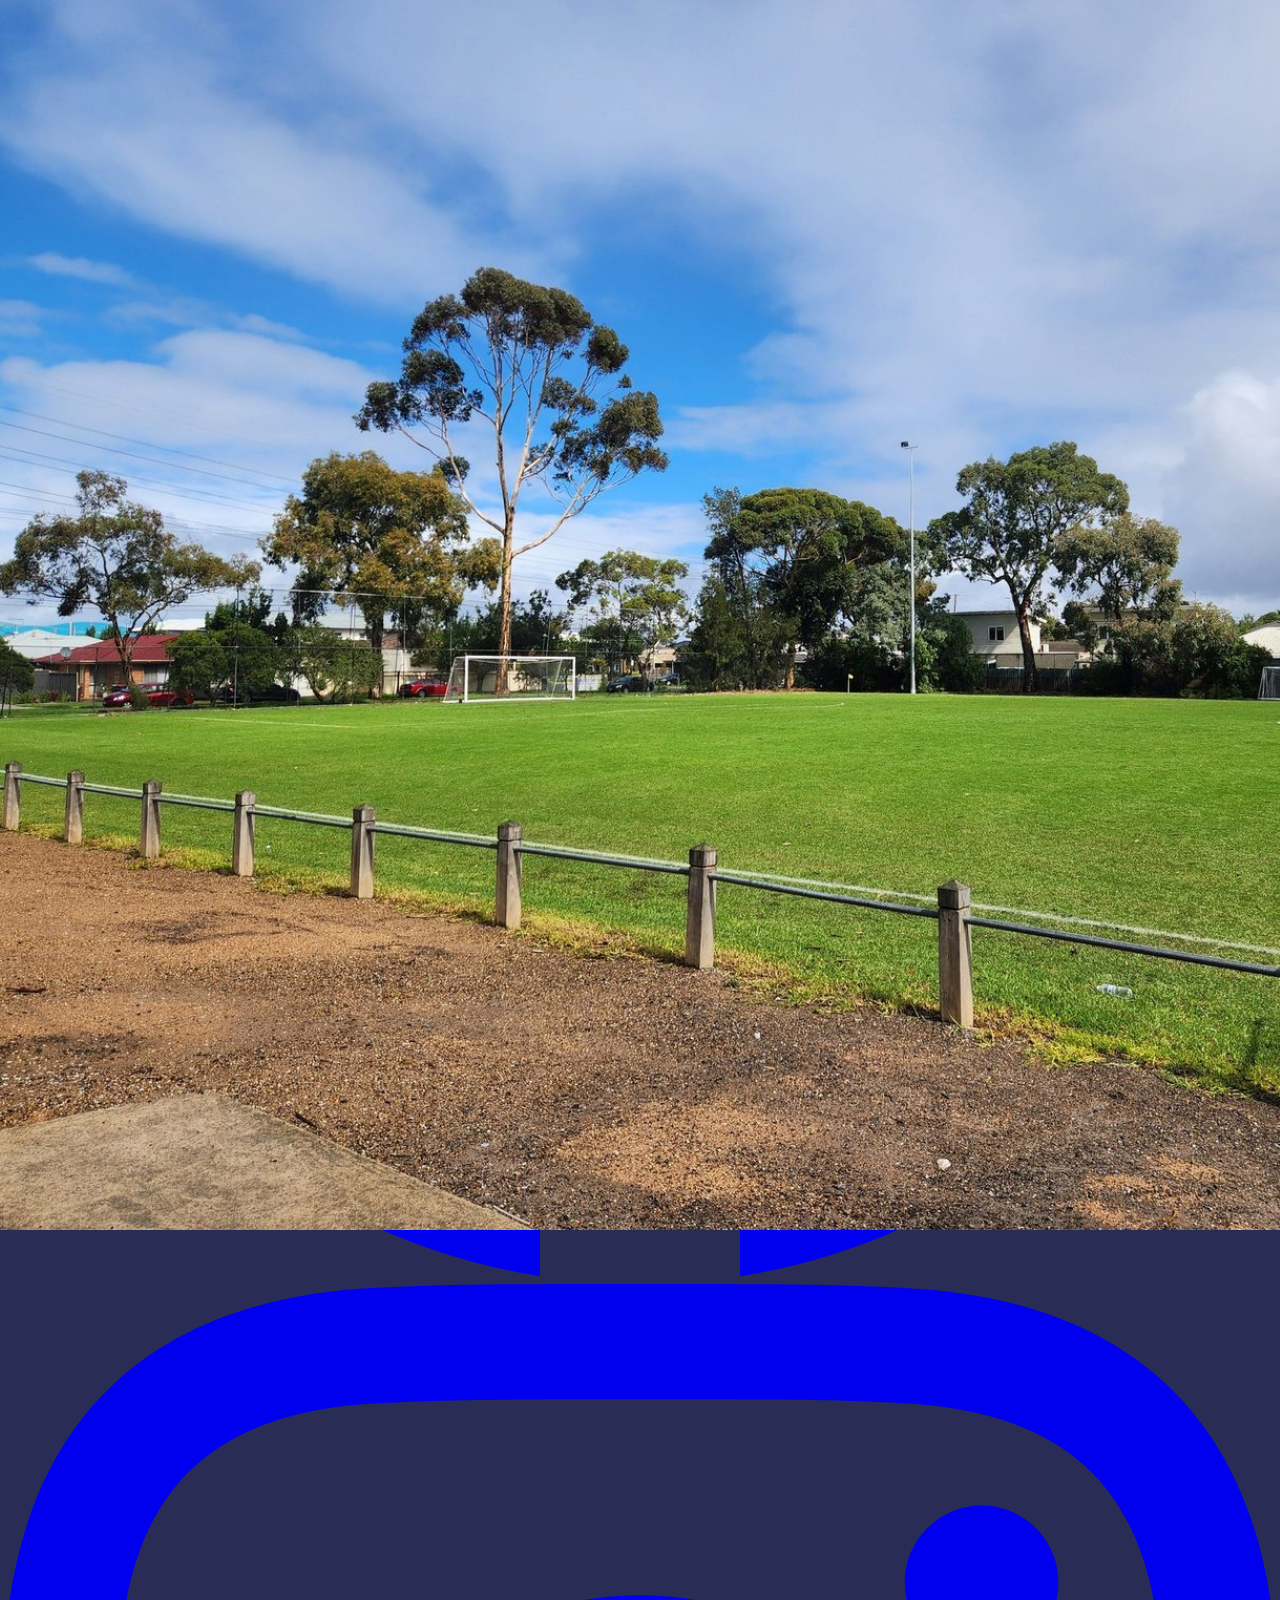
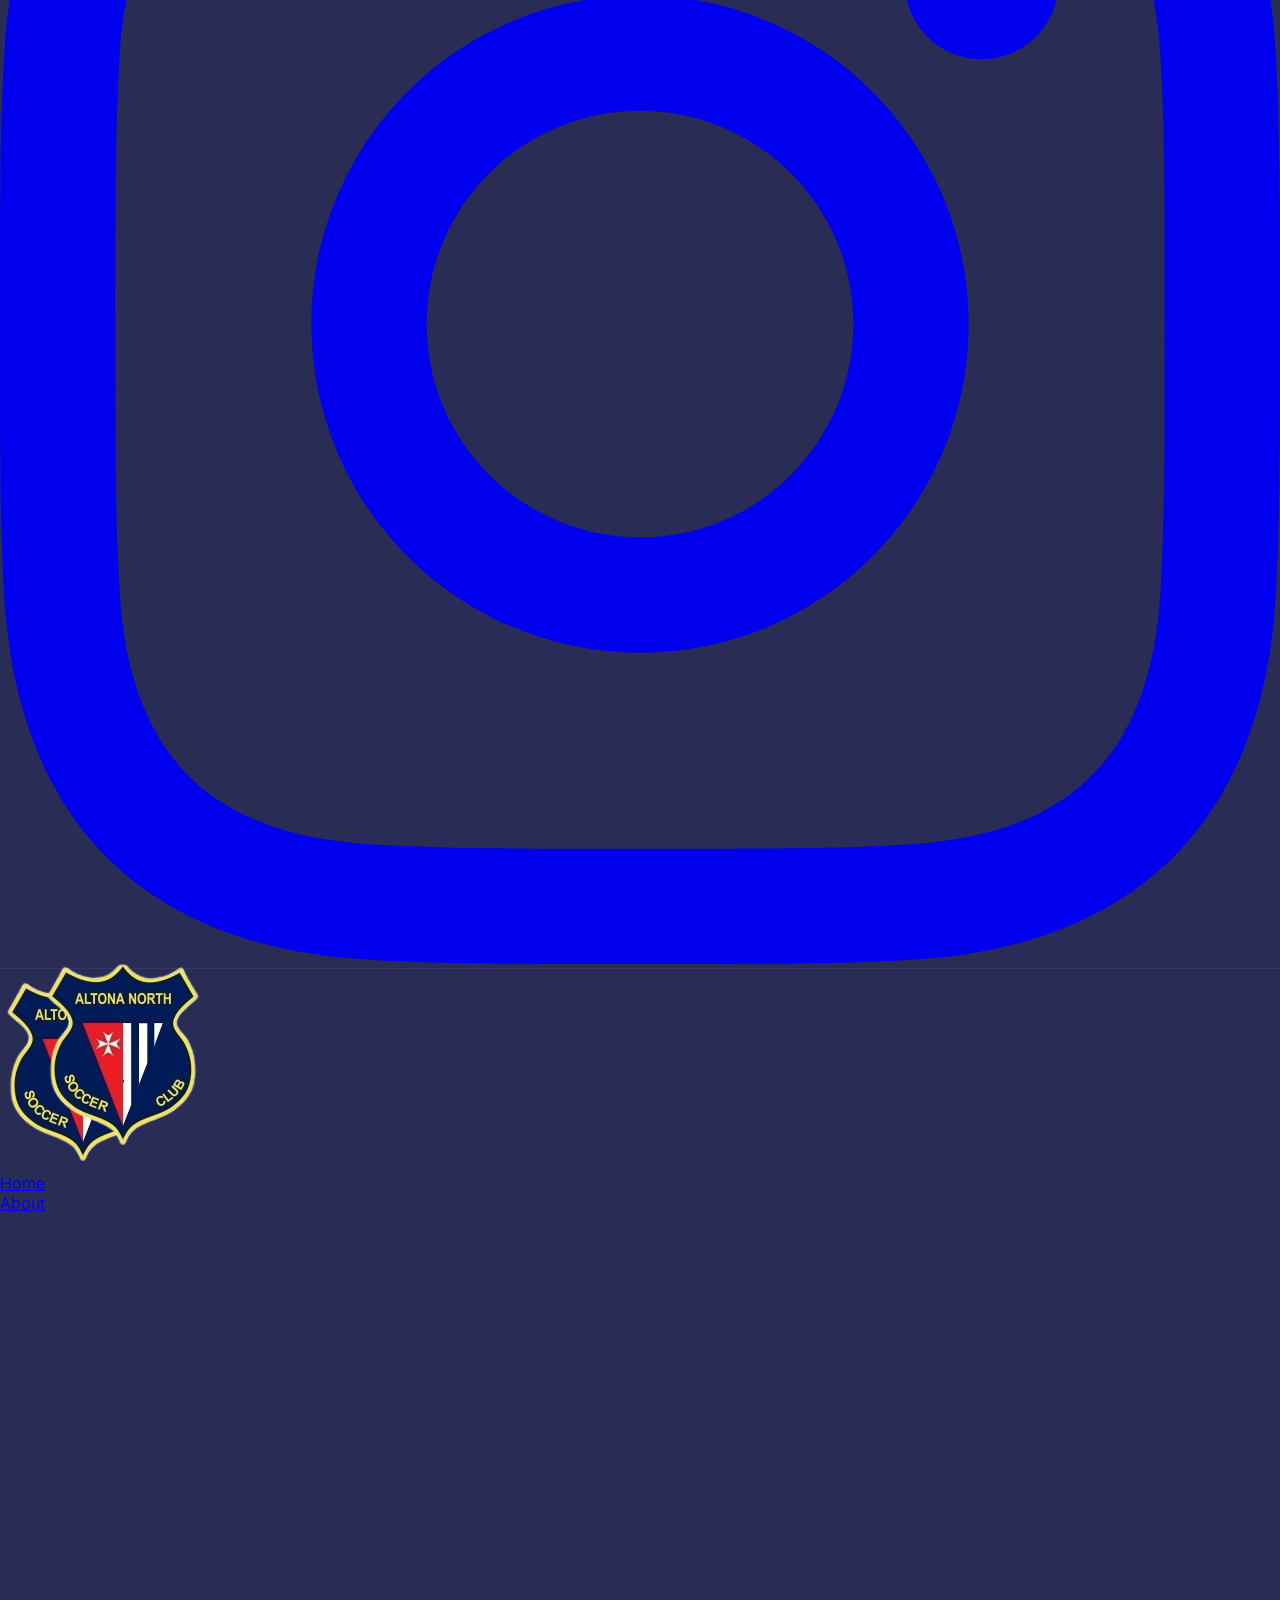
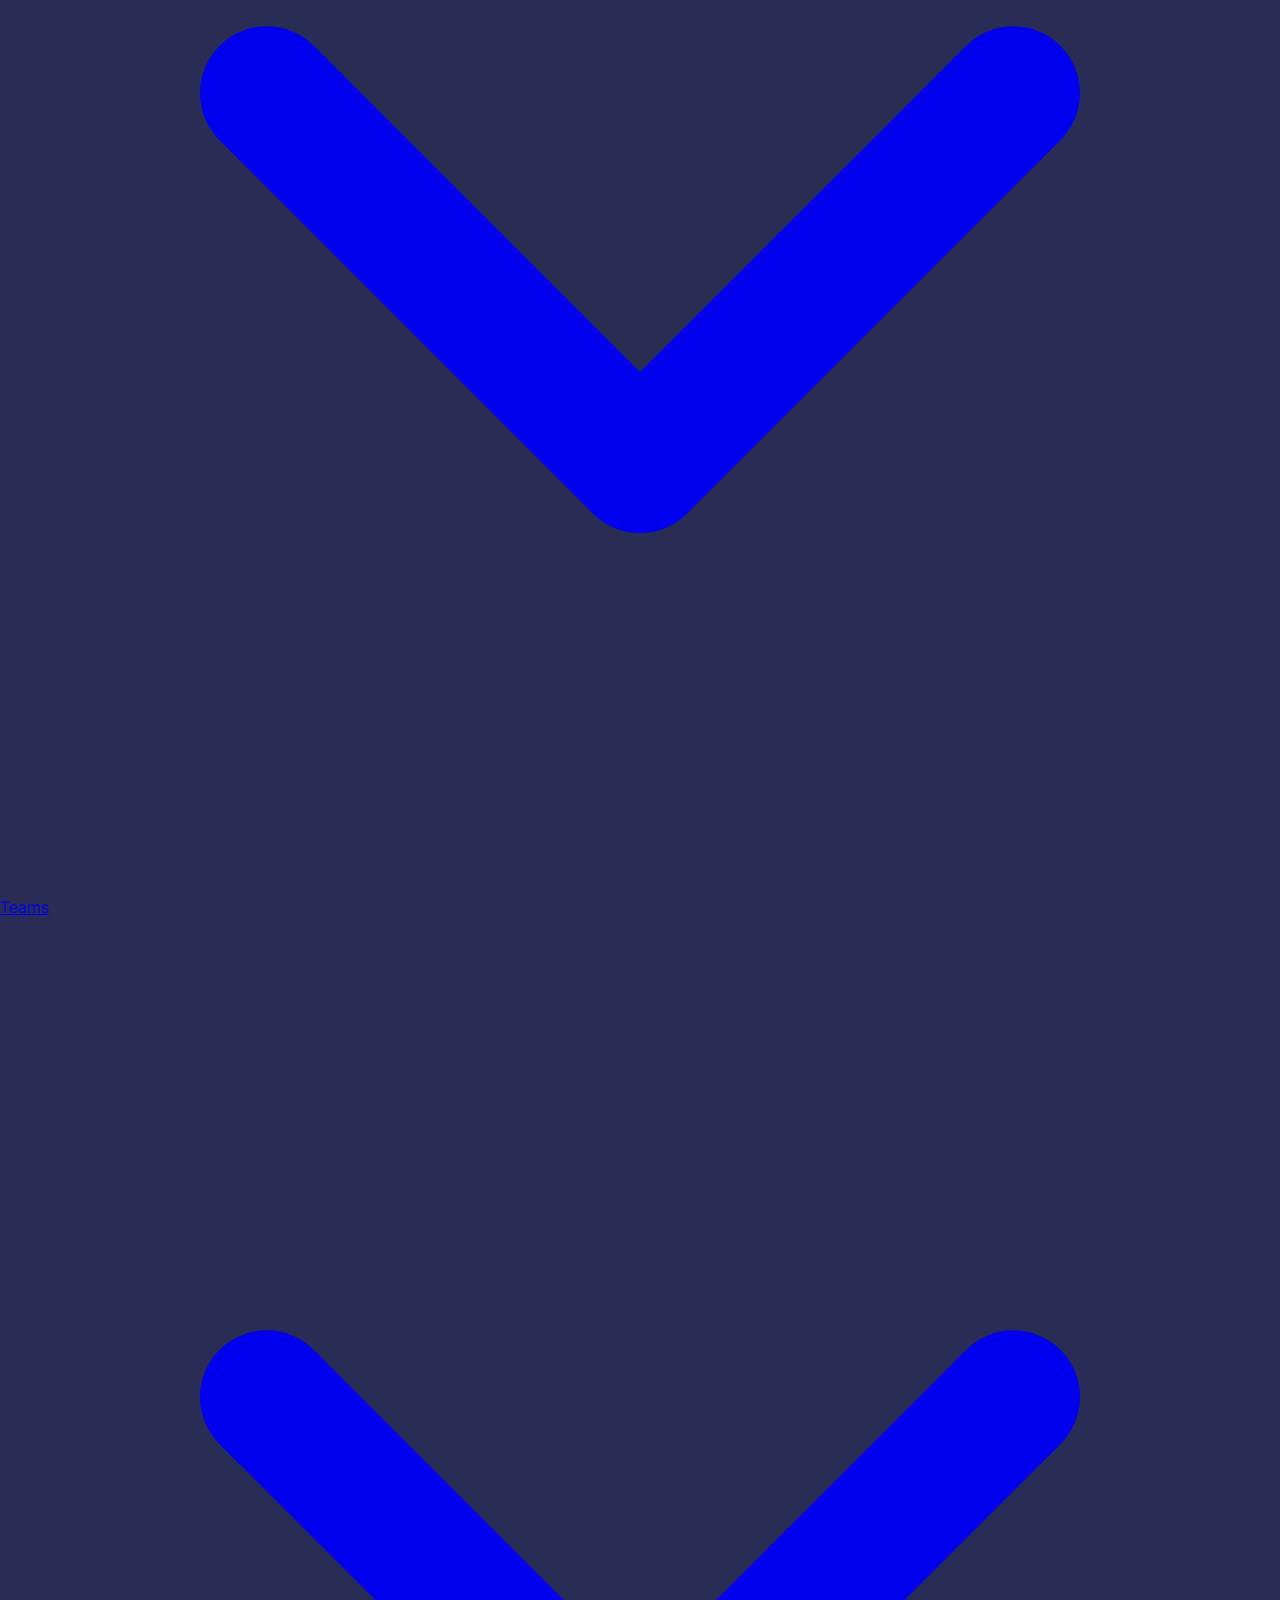
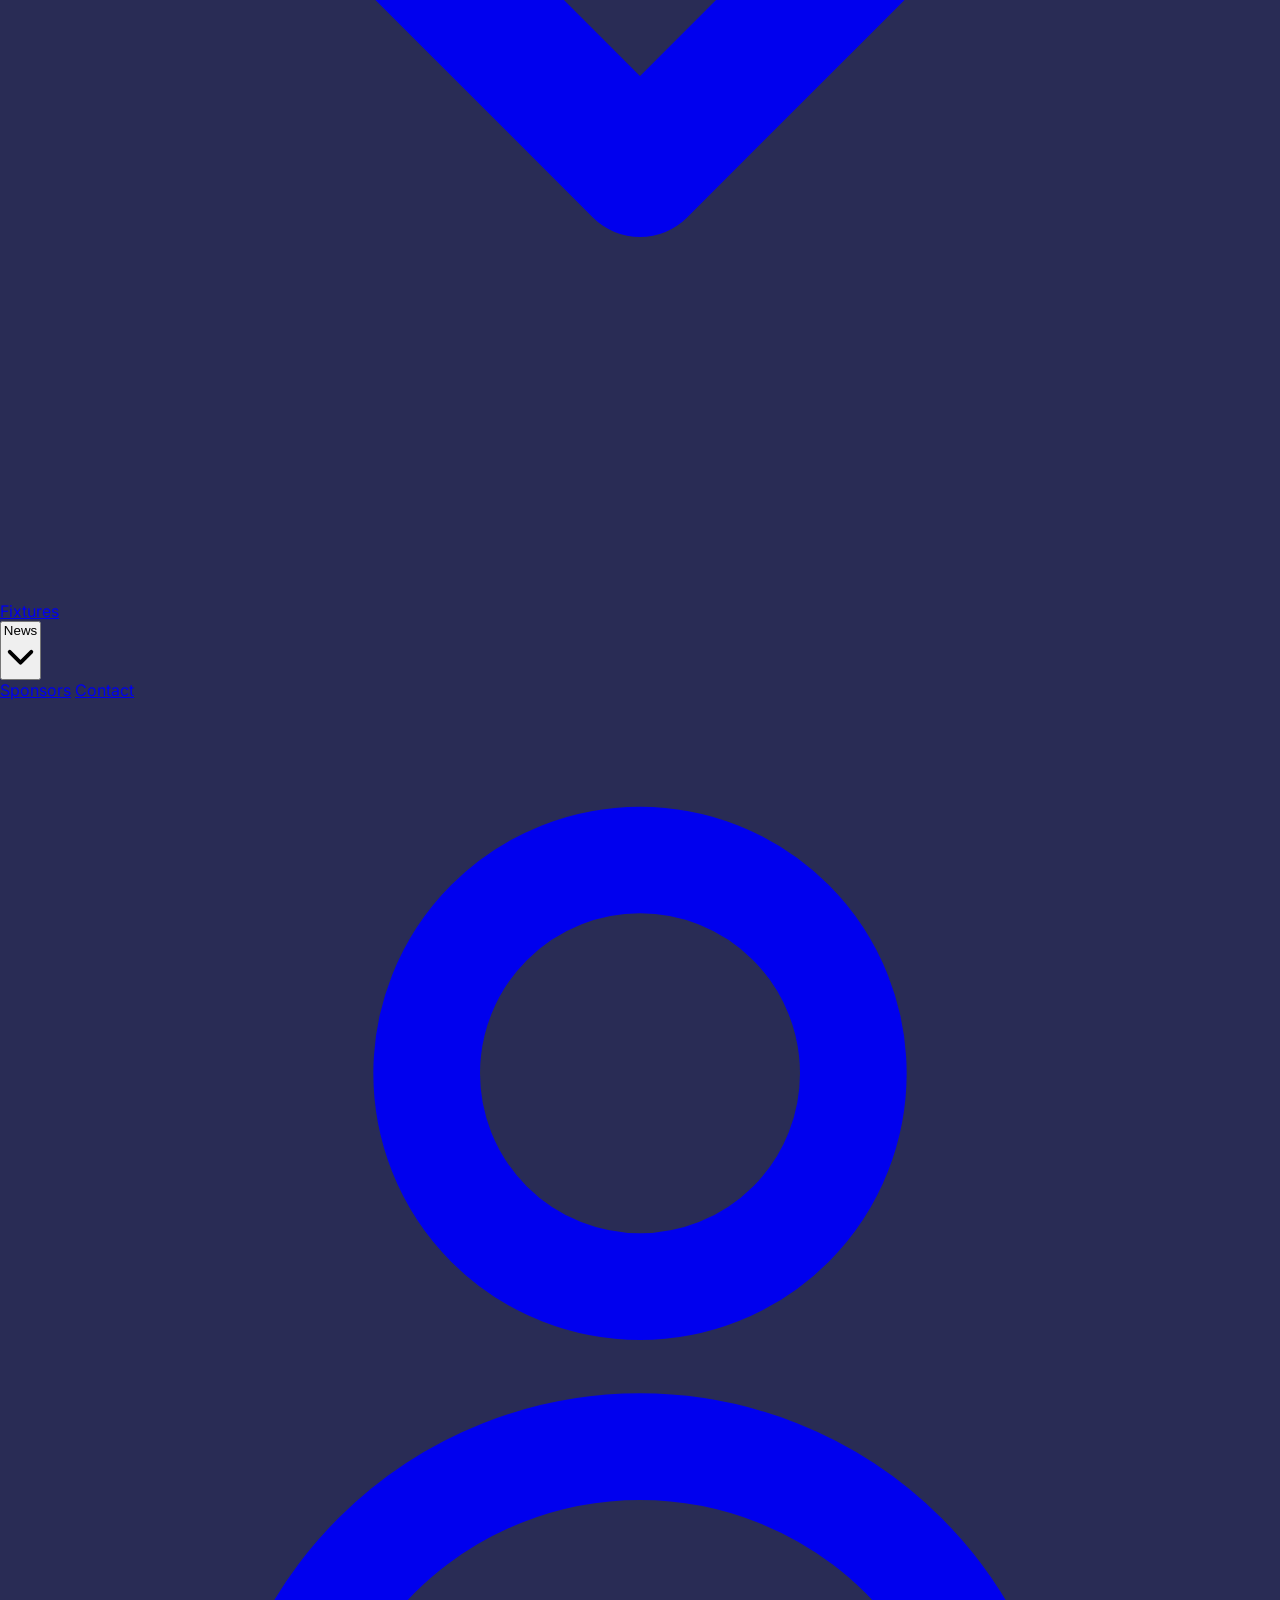
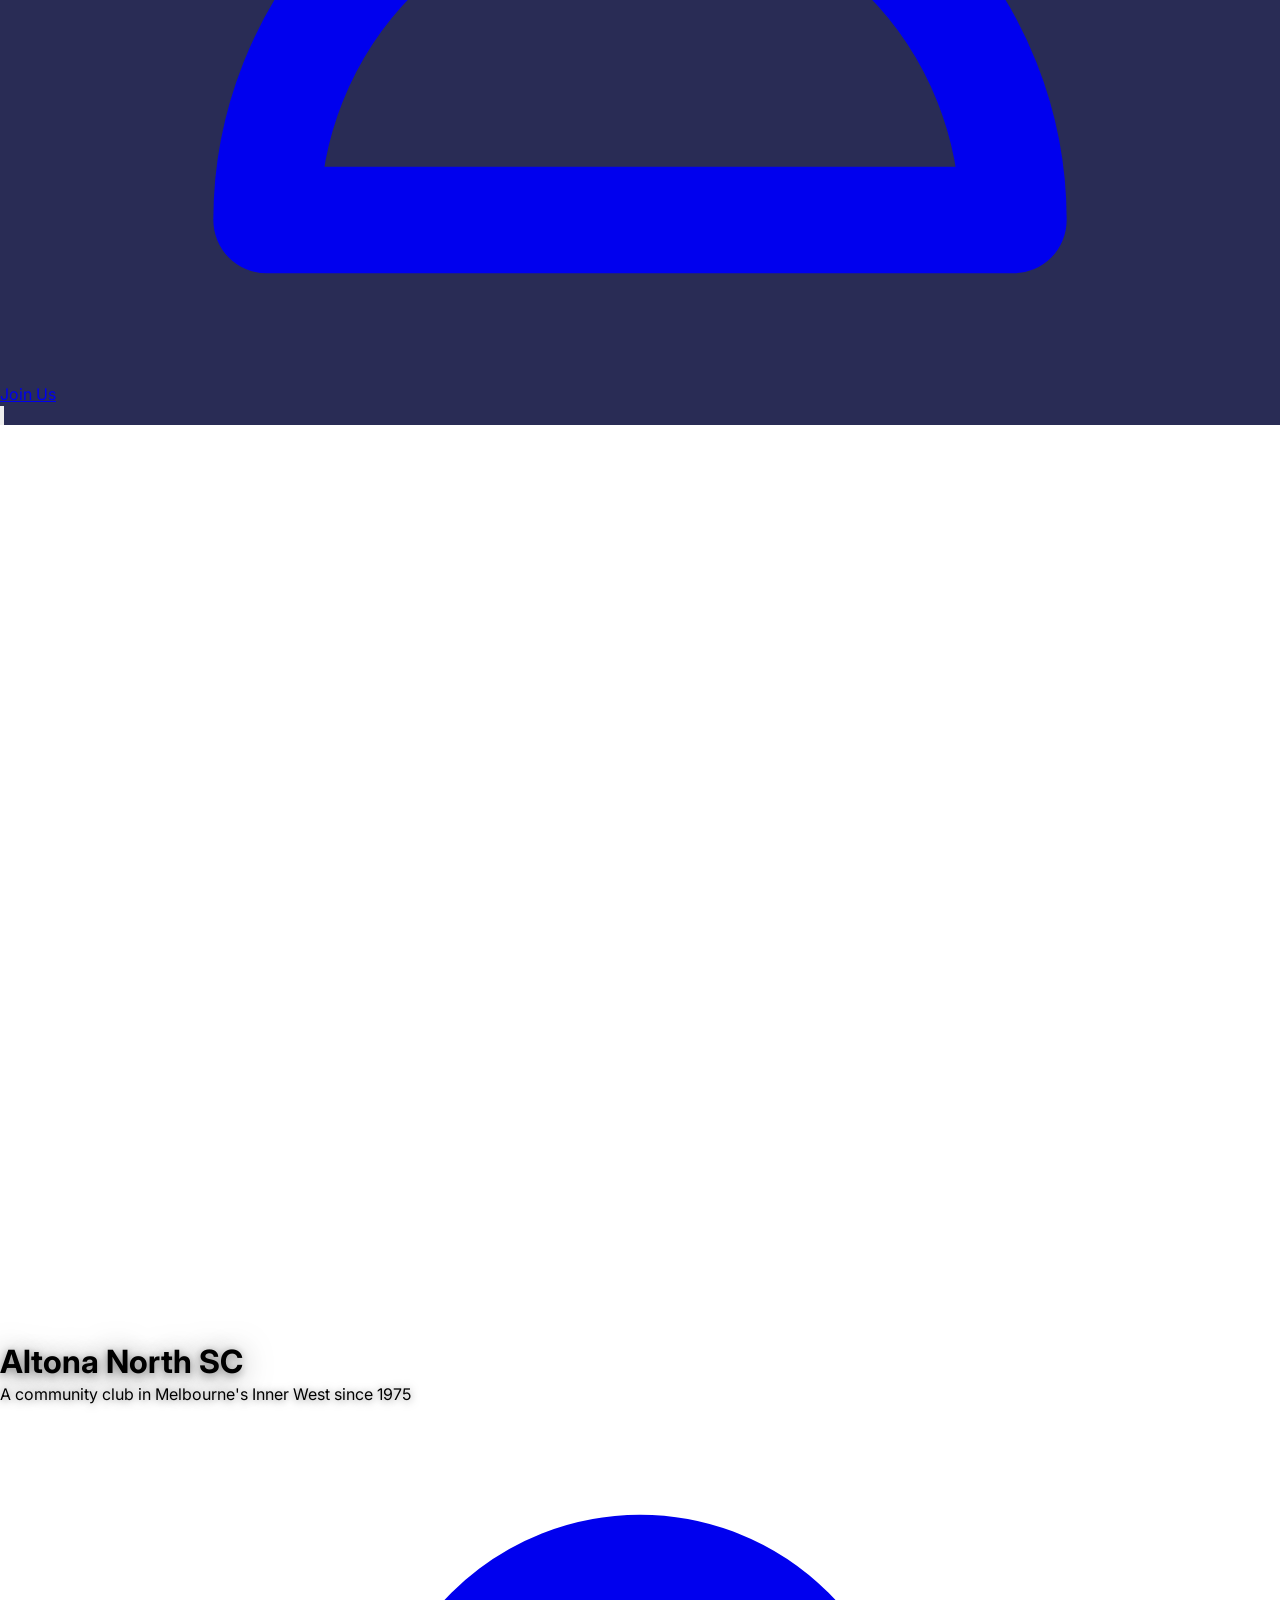
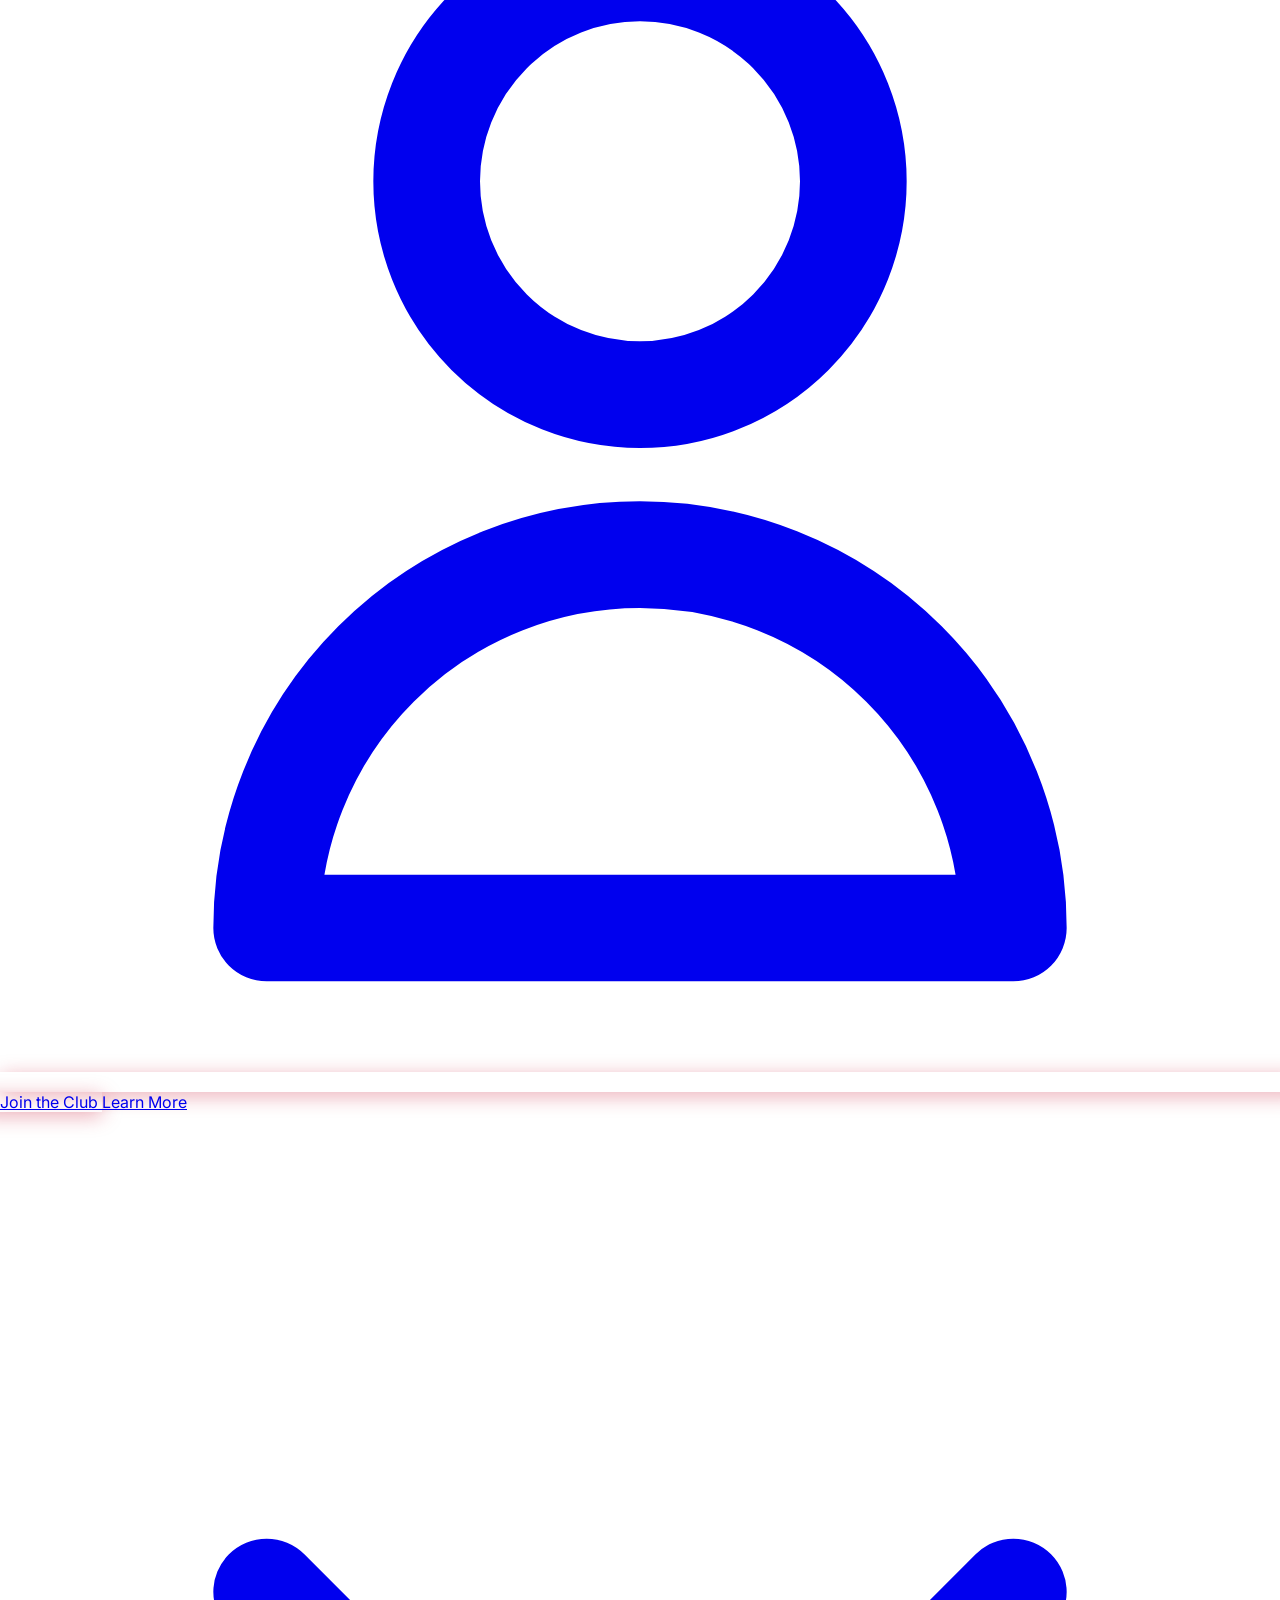
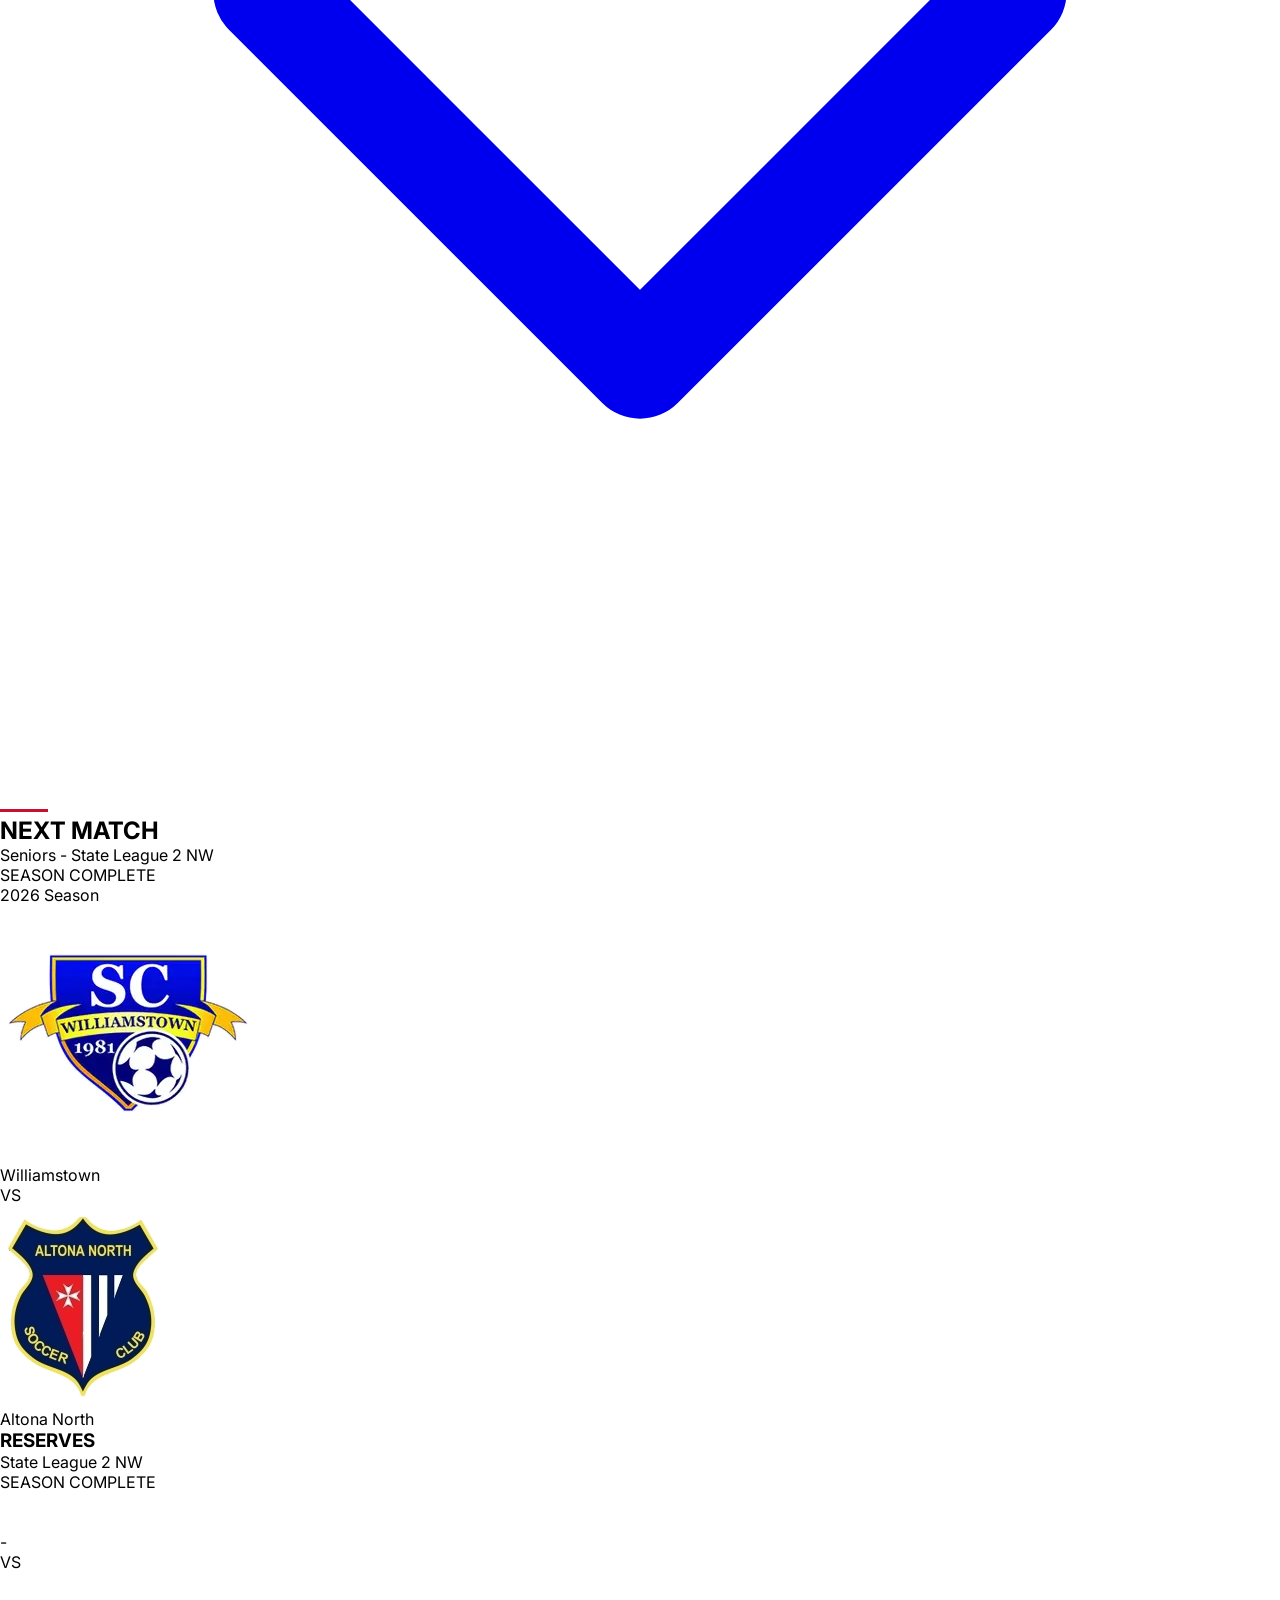
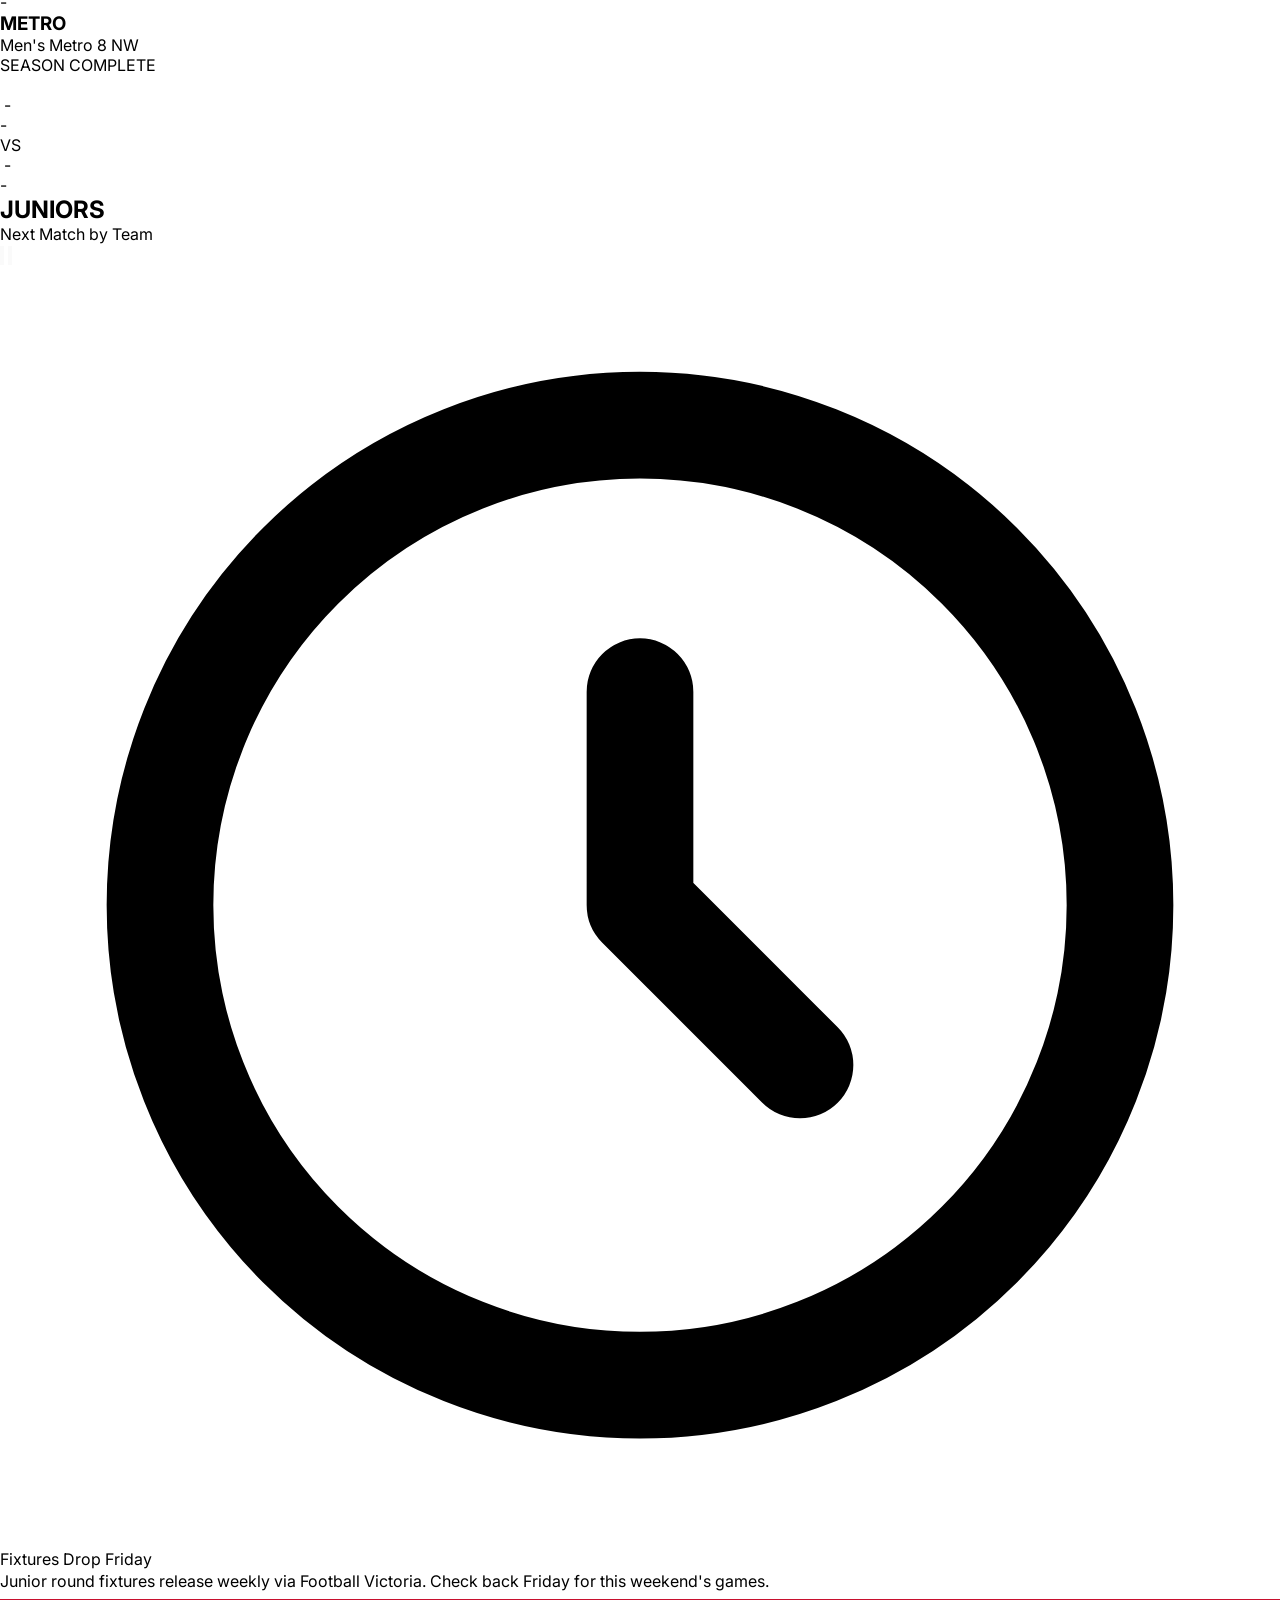
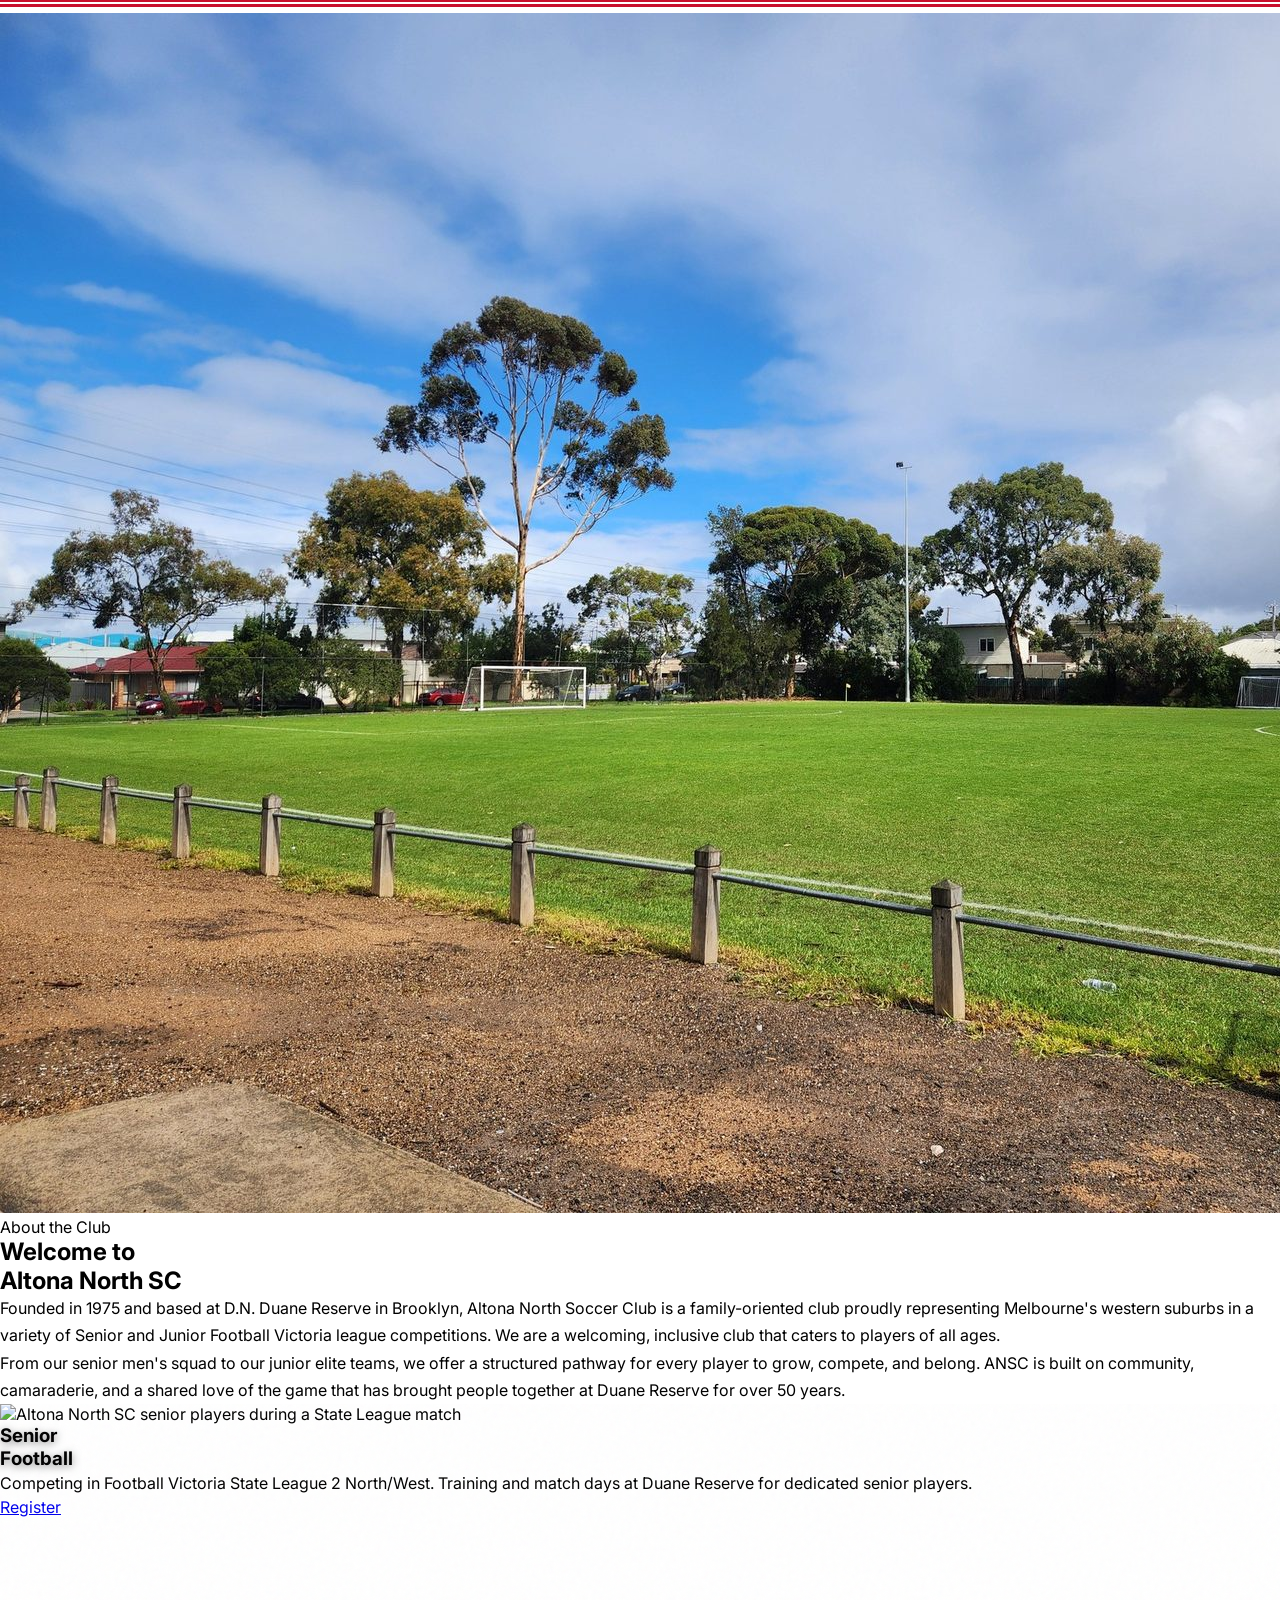
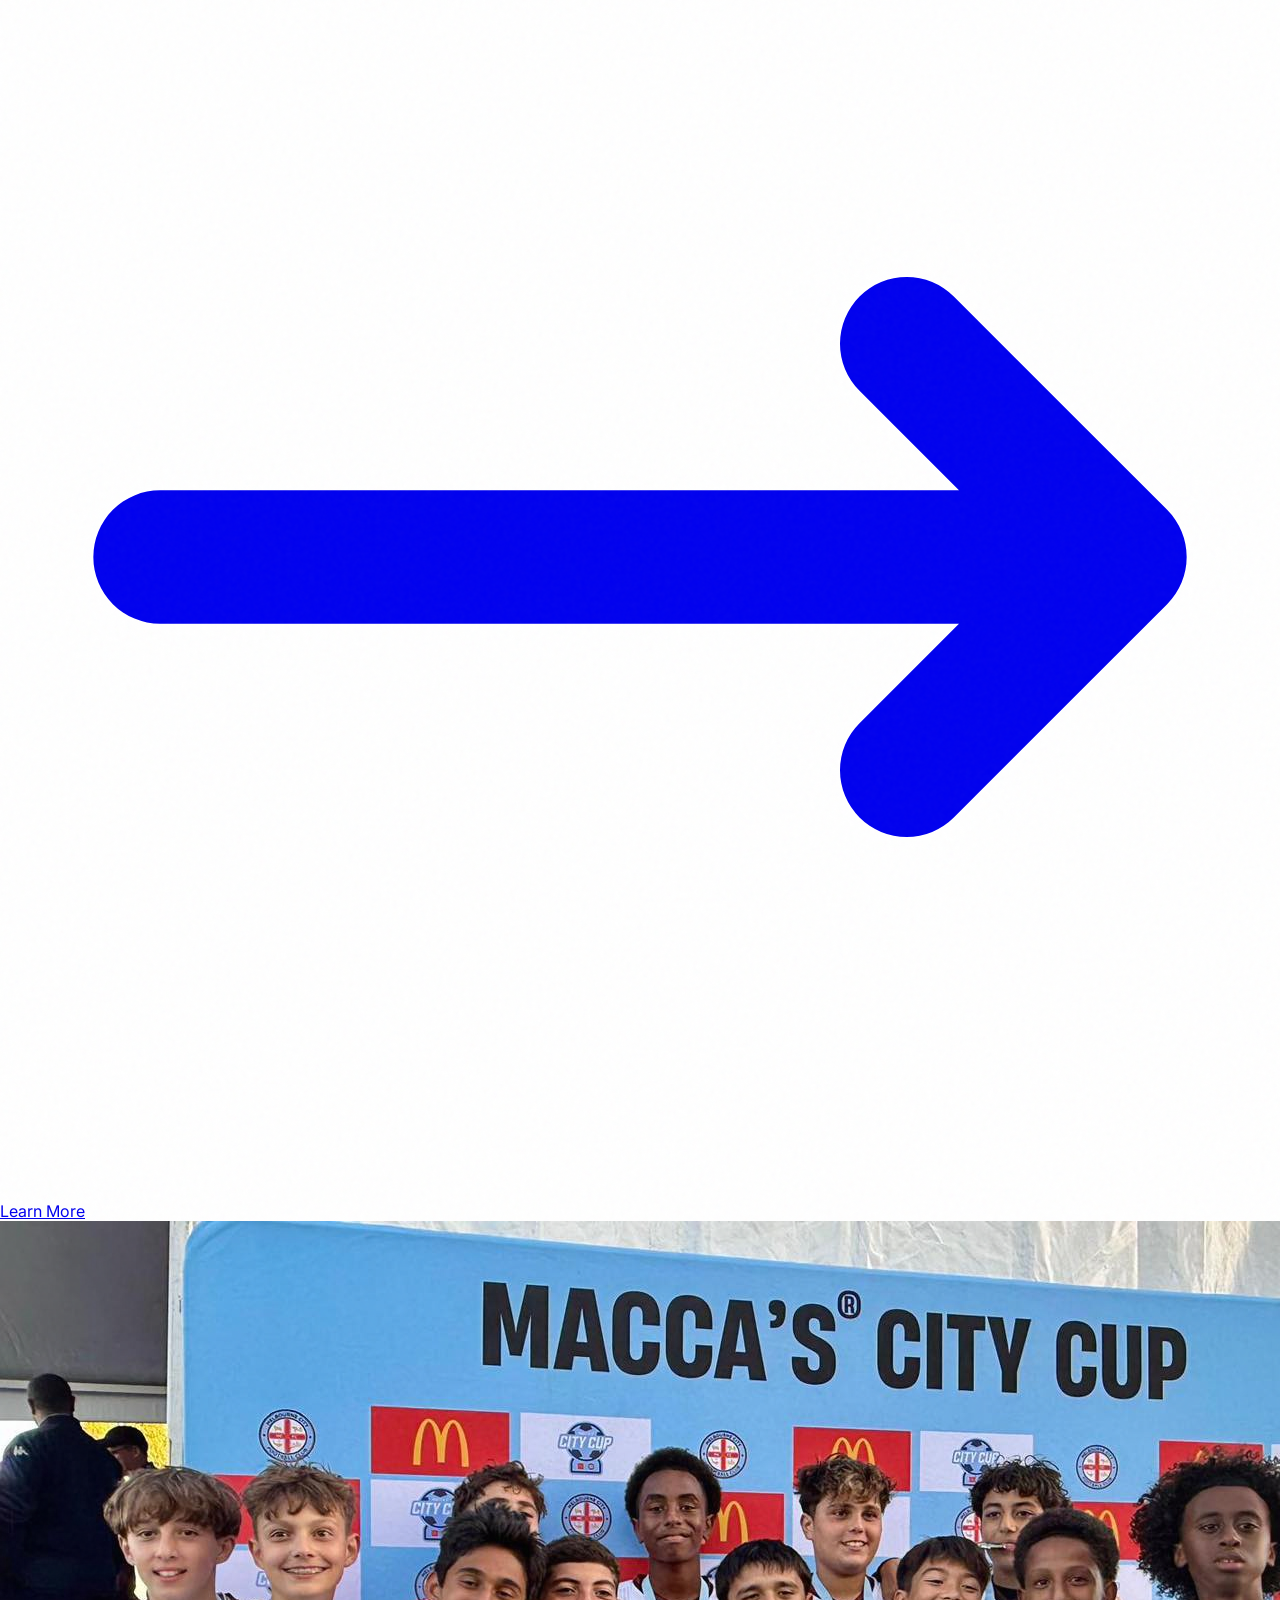
==== index.html @ 33b2ccf0 "SEO: take all 14 pages to a clean 100 on the on-page audit Idempotent .build/seo_100_patch.py: - int" ====
<!DOCTYPE html>
<html lang="en">
<head>
  <!-- Google tag (gtag.js) - GA4 G-WQWRHHGJDF -->
  <script async src="https://www.googletagmanager.com/gtag/js?id=G-WQWRHHGJDF"></script>
  <script>
    window.dataLayer = window.dataLayer || [];
    function gtag(){dataLayer.push(arguments);}
    gtag('js', new Date());
    gtag('config', 'G-WQWRHHGJDF');
  </script>
    <meta charset="UTF-8">
    <meta name="viewport" content="width=device-width, initial-scale=1.0">
    <meta name="google-site-verification" content="hqpaU3btgELloPSzB0ue7ehK5eU19DSoQxhoGgrfSqs" />
    <title>Altona North Soccer Club - Est. 1975 | Brooklyn, Melbourne</title>
    <meta name="description" content="Altona North Soccer Club - a family-oriented football club based in Brooklyn, Melbourne since 1975. FV State League 2. Senior and junior programs. Join ANSC today.">
    <link rel="canonical" href="https://altonanorthsc.com.au/">
    <meta property="og:title" content="Altona North Soccer Club - Est. 1975 | Brooklyn, Melbourne">
    <meta property="og:description" content="Family-oriented football club in Melbourne's west since 1975. FV State League 2. Senior and junior programs for all ages. Join ANSC.">
    <meta property="og:type" content="website">
    <meta property="og:url" content="https://altonanorthsc.com.au/">
    <meta property="og:site_name" content="Altona North Soccer Club">
    <meta property="og:locale" content="en_AU">
    <meta property="og:image" content="https://altonanorthsc.com.au/Assets/Logo.png">
    <meta property="og:image:width" content="1200">
    <meta property="og:image:height" content="630">
    <meta property="og:image:alt" content="Altona North Soccer Club crest">
    <meta name="twitter:card" content="summary_large_image">
    <meta name="twitter:title" content="Altona North Soccer Club - Est. 1975 | Brooklyn, Melbourne">
    <meta name="twitter:description" content="Family-oriented football club in Melbourne's west since 1975. FV State League 2. Senior and junior programs for all ages. Join ANSC.">
    <meta name="twitter:image" content="https://altonanorthsc.com.au/Assets/Logo.png">
    <meta name="geo.region" content="AU-VIC">
    <meta name="geo.placename" content="Brooklyn, Melbourne">
    <meta name="ICBM" content="-37.8232, 144.8489">
    <link rel="icon" type="image/png" href="Assets/Logo.png">
    <link rel="apple-touch-icon" href="Assets/Logo.png">
    <script src="https://cdn.tailwindcss.com"></script>
    <link rel="preconnect" href="https://fonts.googleapis.com">
    <link rel="preconnect" href="https://fonts.gstatic.com" crossorigin>
    <link href="https://fonts.googleapis.com/css2?family=Oswald:wght@400;500;600;700&family=Inter:wght@300;400;500;600&display=swap" rel="stylesheet">
    <script>
        tailwind.config = {
            theme: {
                extend: {
                    colors: {
                        navy: {
                            50: '#eaeaf2',
                            100: '#cbcbdf',
                            200: '#a8a9c9',
                            300: '#8587b3',
                            400: '#6a6da2',
                            500: '#505391',
                            600: '#474a86',
                            700: '#3b3e77',
                            800: '#303368',
                            900: '#2a2d61',
                            950: '#232650'
                        },
                        gold: {
                            300: '#e8485a',
                            400: '#d92a3e',
                            500: '#c8102e',
                            600: '#a00d25'
                        },
                        accent: {
                            500: '#c8102e',
                            600: '#a00d25',
                            700: '#80091c'
                        }
                    },
                    fontFamily: {
                        heading: ['Oswald', 'sans-serif'],
                        body: ['Inter', 'sans-serif']
                    }
                }
            }
        }
    </script>
    <style>
        * { margin: 0; padding: 0; box-sizing: border-box; }
        html, body { overflow-x: hidden; }
        html { scroll-behavior: smooth; }
        body { font-family: 'Inter', sans-serif; }

        .hero-gradient {
            background: linear-gradient(135deg, rgba(35, 38, 80, 0.92) 0%, rgba(42, 45, 97, 0.85) 40%, rgba(80, 83, 130, 0.75) 100%);
        }

        .section-divider {
            background: linear-gradient(90deg, transparent, rgba(200, 16, 46, 0.4), transparent);
            height: 1px;
        }

        .stripe-band {
            background: #ffffff;
            padding: 10px 0;
            position: relative;
        }
        .stripe-band::before,
        .stripe-band::after {
            content: '';
            position: absolute;
            left: 0;
            right: 0;
            height: 3px;
            background: #c8102e;
        }
        .stripe-band::before {
            top: 6px;
        }
        .stripe-band::after {
            bottom: 6px;
        }

        .stripe-band-navy {
            background: #232650;
            padding: 10px 0;
            position: relative;
        }
        .stripe-band-navy::before,
        .stripe-band-navy::after {
            content: '';
            position: absolute;
            left: 0;
            right: 0;
            height: 3px;
            background: #c8102e;
        }
        .stripe-band-navy::before {
            top: 6px;
        }
        .stripe-band-navy::after {
            bottom: 6px;
        }

        .card-hover {
            transition: transform 0.3s cubic-bezier(0.34, 1.56, 0.64, 1), box-shadow 0.3s ease;
        }
        .card-hover:hover {
            transform: translateY(-6px);
        }

        .btn-primary {
            transition: transform 0.2s cubic-bezier(0.34, 1.56, 0.64, 1), background-color 0.2s ease, color 0.2s ease;
        }
        .btn-primary:hover {
            transform: translateY(-2px);
            background-color: #ffffff !important;
            color: #c8102e !important;
        }
        .btn-primary:active {
            transform: translateY(0);
        }

        .btn-secondary {
            transition: transform 0.2s cubic-bezier(0.34, 1.56, 0.64, 1), background-color 0.2s ease;
        }
        .btn-secondary:hover {
            transform: translateY(-2px);
            background-color: rgba(255, 255, 255, 0.15);
        }
        .btn-secondary:active {
            transform: translateY(0);
        }

        .noise-texture {
            position: relative;
        }
        .noise-texture::before {
            content: '';
            position: absolute;
            inset: 0;
            opacity: 0.03;
            background-image: url("data:image/svg+xml,%3Csvg viewBox='0 0 256 256' xmlns='http://www.w3.org/2000/svg'%3E%3Cfilter id='noise'%3E%3CfeTurbulence type='fractalNoise' baseFrequency='0.9' numOctaves='4' stitchTiles='stitch'/%3E%3C/filter%3E%3Crect width='100%25' height='100%25' filter='url(%23noise)'/%3E%3C/svg%3E");
            pointer-events: none;
            z-index: 1;
        }

        .img-overlay {
            position: relative;
            overflow: hidden;
        }
        .img-overlay::after {
            content: '';
            position: absolute;
            inset: 0;
            background: linear-gradient(to top, rgba(35, 38, 80, 0.6) 0%, transparent 50%);
            pointer-events: none;
        }

        .fade-in {
            opacity: 0;
            transform: translateY(24px);
            transition: opacity 0.6s ease, transform 0.6s cubic-bezier(0.34, 1.56, 0.64, 1);
        }
        .fade-in.visible {
            opacity: 1;
            transform: translateY(0);
        }

        /* Mobile nav */
        .mobile-menu {
            transform: translateX(100%);
            transition: transform 0.3s cubic-bezier(0.34, 1.56, 0.64, 1);
        }
        .mobile-menu.open {
            transform: translateX(0);
        }

        .nav-link {
            position: relative;
            transition: color 0.2s ease;
        }
        .nav-link::after {
            content: '';
            position: absolute;
            bottom: -4px;
            left: 0;
            width: 0;
            height: 2px;
            background: #c8102e;
            transition: width 0.3s ease;
        }
        .nav-link:hover::after,
        .nav-link:focus-visible::after {
            width: 100%;
        }

        /* Mega menu */
        .mega-menu-trigger {
            position: relative;
            cursor: pointer;
        }
        .mega-menu-trigger .chevron-icon {
            transition: transform 0.2s ease;
        }
        .mega-menu-trigger:hover .chevron-icon,
        .mega-menu-trigger.active .chevron-icon {
            transform: rotate(180deg);
        }
        .mega-menu-panel {
            position: absolute;
            top: 100%;
            left: 0;
            right: 0;
            background: rgba(35, 38, 80, 0.98);
            backdrop-filter: blur(16px);
            border-top: 2px solid #c8102e;
            opacity: 0;
            visibility: hidden;
            transform: translateY(-8px);
            transition: opacity 0.25s ease, transform 0.25s ease, visibility 0.25s ease;
            z-index: 100;
            pointer-events: none;
        }
        .mega-menu-panel.open {
            opacity: 1;
            visibility: visible;
            transform: translateY(0);
            pointer-events: auto;
        }
        .mega-menu-panel::before {
            content: '';
            position: absolute;
            inset: 0;
            opacity: 0.03;
            background-image: url("data:image/svg+xml,%3Csvg viewBox='0 0 256 256' xmlns='http://www.w3.org/2000/svg'%3E%3Cfilter id='noise'%3E%3CfeTurbulence type='fractalNoise' baseFrequency='0.9' numOctaves='4' stitchTiles='stitch'/%3E%3C/filter%3E%3Crect width='100%25' height='100%25' filter='url(%23noise)'/%3E%3C/svg%3E");
            pointer-events: none;
        }
        .mega-col-title {
            display: block;
            font-family: 'Oswald', sans-serif;
            font-size: 11px;
            font-weight: 700;
            letter-spacing: 0.2em;
            text-transform: uppercase;
            color: #c8102e;
            padding-bottom: 10px;
            margin-bottom: 12px;
            border-bottom: 1px solid rgba(200, 16, 46, 0.2);
            text-decoration: none;
            transition: color 0.2s ease, border-color 0.2s ease;
        }
        a.mega-col-title:hover {
            color: #ffffff;
            border-bottom-color: rgba(200, 16, 46, 0.6);
        }
        a.mega-col-title:focus-visible {
            color: #ffffff;
            outline: 2px solid #c8102e;
            outline-offset: 2px;
        }
        .mega-link {
            display: flex;
            align-items: center;
            gap: 8px;
            padding: 6px 0;
            font-family: 'Inter', sans-serif;
            font-size: 13px;
            font-weight: 400;
            color: rgba(255, 255, 255, 0.7);
            text-decoration: none;
            transition: color 0.2s ease, transform 0.15s ease;
        }
        .mega-link:hover {
            color: #ffffff;
            transform: translateX(4px);
        }
        .mega-link:focus-visible {
            color: #ffffff;
            outline: 2px solid #c8102e;
            outline-offset: 2px;
        }
        .mega-link svg {
            width: 14px;
            height: 14px;
            opacity: 0.5;
            flex-shrink: 0;
        }
        .mega-link:hover svg {
            opacity: 0.8;
        }
        .mega-featured {
            background: rgba(200, 16, 46, 0.08);
            border: 1px solid rgba(200, 16, 46, 0.15);
            padding: 16px;
            display: flex;
            flex-direction: column;
            gap: 8px;
        }
        .mega-featured-title {
            font-family: 'Oswald', sans-serif;
            font-size: 14px;
            font-weight: 600;
            color: white;
            text-transform: uppercase;
            letter-spacing: 0.05em;
        }
        .mega-featured-text {
            font-family: 'Inter', sans-serif;
            font-size: 12px;
            color: rgba(255, 255, 255, 0.5);
            line-height: 1.6;
        }
        .mega-featured-btn {
            display: inline-flex;
            align-items: center;
            gap: 6px;
            margin-top: 4px;
            font-family: 'Oswald', sans-serif;
            font-size: 11px;
            font-weight: 600;
            letter-spacing: 0.15em;
            text-transform: uppercase;
            color: #c8102e;
            text-decoration: none;
            transition: color 0.2s ease;
        }
        .mega-featured-btn:hover {
            color: #e8485a;
        }

        /* Mobile mega menu accordion */
        .mobile-accordion-content {
            max-height: 0;
            overflow: hidden;
            transition: max-height 0.3s ease;
        }
        .mobile-accordion-content.open {
            max-height: 500px;
        }
        .mobile-accordion-btn .chevron-icon {
            transition: transform 0.2s ease;
        }
        .mobile-accordion-btn.open .chevron-icon {
            transform: rotate(180deg);
        }

        /* Hero carousel */
        .hero-slide {
            position: absolute;
            inset: 0;
            opacity: 0;
            transition: opacity 1.2s ease;
        }
        .hero-slide.active {
            opacity: 1;
        }
        .hero-slide img {
            transition: transform 8s ease;
        }
        .hero-slide.active img {
            transform: scale(1.05);
        }

        .carousel-dot {
            width: 32px;
            height: 3px;
            background: rgba(255,255,255,0.25);
            border: none;
            cursor: pointer;
            transition: background 0.3s ease, width 0.3s ease;
            padding: 0;
        }
        .carousel-dot.active {
            background: #c8102e;
            width: 48px;
        }
        .carousel-dot:hover {
            background: rgba(255,255,255,0.5);
        }

        .hero-arrow {
            width: 48px;
            height: 48px;
            background: rgba(255,255,255,0.08);
            border: 1px solid rgba(255,255,255,0.15);
            color: white;
            display: flex;
            align-items: center;
            justify-content: center;
            cursor: pointer;
            transition: background 0.2s ease;
            backdrop-filter: blur(8px);
        }
        .hero-arrow:hover {
            background: rgba(200,16,46,0.6);
        }

        @keyframes hero-fade-up {
            from { opacity: 0; transform: translateY(30px); }
            to { opacity: 1; transform: translateY(0); }
        }
        .hero-animate {
            animation: hero-fade-up 0.8s cubic-bezier(0.34, 1.56, 0.64, 1) forwards;
        }
        .hero-animate-delay-1 { animation-delay: 0.15s; opacity: 0; }
        .hero-animate-delay-2 { animation-delay: 0.3s; opacity: 0; }
        .hero-animate-delay-3 { animation-delay: 0.45s; opacity: 0; }
        .hero-animate-delay-4 { animation-delay: 0.6s; opacity: 0; }
        .hero-animate-delay-5 { animation-delay: 0.75s; opacity: 0; }

        /* Top utility bar */
        .top-bar {
            background: rgba(35, 38, 80, 0.97);
            border-bottom: 1px solid rgba(255,255,255,0.06);
        }

        /* Main nav bar */
        .main-nav-bar {
            background: rgba(35, 38, 80, 0.97);
            backdrop-filter: blur(12px);
            transition: transform 0.3s ease;
        }
        .main-nav-bar.nav-hidden {
            transform: translateY(-100%);
        }

        /* Nav logo overlap */
        .nav-logo-wrapper {
            position: absolute;
            left: 2rem;
            top: -16px;
            z-index: 60;
        }
        @media (min-width: 1024px) {
            .nav-logo-wrapper {
                left: 2.5rem;
            }
        }

        @media (max-width: 768px) {
            .hero-title { font-size: 3rem !important; }
            .hero-subtitle { font-size: 1.25rem !important; }
        }
        @media (max-width: 480px) {
            .hero-title { font-size: 2.25rem !important; }
            .hero-subtitle { font-size: 1rem !important; }
        }
        .skip-link { position: absolute; left: -9999px; top: 0; z-index: 9999; padding: 8px 16px; background: #232650; color: #fff; text-decoration: none; }
        .skip-link:focus { left: 0; }
    </style>

    <!-- JSON-LD Structured Data -->
    <script type="application/ld+json">
    {
        "@context": "https://schema.org",
        "@graph": [
            {
                "@type": "SportsOrganization",
                "@id": "https://altonanorthsc.com.au/#organization",
                "name": "Altona North Soccer Club",
                "alternateName": ["ANSC", "Altona North SC"],
                "url": "https://altonanorthsc.com.au/",
                "logo": "https://altonanorthsc.com.au/Assets/Logo.png",
                "image": "https://altonanorthsc.com.au/Assets/Logo.png",
                "foundingDate": "1975",
                "sport": "Soccer",
                "address": {
                    "@type": "PostalAddress",
                    "streetAddress": "D.N. Duane Reserve, Primula Avenue",
                    "addressLocality": "Brooklyn",
                    "addressRegion": "VIC",
                    "postalCode": "3012",
                    "addressCountry": "AU"
                },
                "geo": {
                    "@type": "GeoCoordinates",
                    "latitude": -37.8232,
                    "longitude": 144.8489
                },
                "memberOf": {
                    "@type": "SportsOrganization",
                    "name": "Football Victoria"
                },
                "sameAs": [
                    "https://www.facebook.com/altonanorthsc",
                    "https://www.instagram.com/altonanorthsc"
                ]
            },
            {
                "@type": "WebSite",
                "@id": "https://altonanorthsc.com.au/#website",
                "url": "https://altonanorthsc.com.au/",
                "name": "Altona North Soccer Club",
                "publisher": { "@id": "https://altonanorthsc.com.au/#organization" }
            },
            {
                "@type": "BreadcrumbList",
                "itemListElement": [
                    { "@type": "ListItem", "position": 1, "name": "Home", "item": "https://altonanorthsc.com.au/" }
                ]
            }
        ]
    }
    </script>
  <!-- Sutera lead events (GA4) -->
  <script>/* SUTERA_LEAD_EVENTS */
  (function(){
    function ev(n, p){ if (typeof window.gtag === 'function') { window.gtag('event', n, Object.assign({transport_type:'beacon'}, p||{})); } }
    document.addEventListener('click', function(e){
      var a = e.target.closest ? e.target.closest('a[href^="tel:"]') : null;
      if (a) ev('click_to_call', { link_url: a.getAttribute('href') });
    }, true);
    document.addEventListener('submit', function(e){
      var f = e.target;
      if (!f || f.tagName !== 'FORM' || f.hasAttribute('data-no-lead')) return;
      var action = f.getAttribute('action') || '';
      var isLead = /formspree/i.test(action) || f.querySelector('input[type="email"], input[type="tel"], textarea');
      if (isLead) ev('generate_lead', { form_id: f.id || f.getAttribute('name') || 'contact' });
    }, true);
  })();
  </script>
</head>
<body class="bg-navy-950 text-white font-body">
    <a href="#main" class="skip-link">Skip to main content</a>

    <!-- Navigation - Top Utility Bar -->
    <div class="top-bar hidden lg:block relative z-50">
        <div class="max-w-[1400px] mx-auto px-8 lg:px-10">
            <div class="flex items-center justify-between h-9">
                <div class="ml-28"></div>
                <div class="flex items-center gap-3">
                    <a href="https://www.facebook.com/altonanorthsc/" target="_blank" rel="noopener noreferrer" class="text-white/50 hover:text-white focus-visible:text-white transition-colors duration-200" aria-label="Facebook">
                        <svg class="w-4 h-4" fill="currentColor" viewBox="0 0 24 24"><path d="M24 12.073c0-6.627-5.373-12-12-12s-12 5.373-12 12c0 5.99 4.388 10.954 10.125 11.854v-8.385H7.078v-3.47h3.047V9.43c0-3.007 1.792-4.669 4.533-4.669 1.312 0 2.686.235 2.686.235v2.953H15.83c-1.491 0-1.956.925-1.956 1.874v2.25h3.328l-.532 3.47h-2.796v8.385C19.612 23.027 24 18.062 24 12.073z"/></svg>
                    </a>
                    <a href="https://www.instagram.com/altonanorthsc/" target="_blank" rel="noopener noreferrer" class="text-white/50 hover:text-white focus-visible:text-white transition-colors duration-200" aria-label="Instagram">
                        <svg class="w-4 h-4" fill="currentColor" viewBox="0 0 24 24"><path d="M12 2.163c3.204 0 3.584.012 4.85.07 3.252.148 4.771 1.691 4.919 4.919.058 1.265.069 1.645.069 4.849 0 3.205-.012 3.584-.069 4.849-.149 3.225-1.664 4.771-4.919 4.919-1.266.058-1.644.07-4.85.07-3.204 0-3.584-.012-4.849-.07-3.26-.149-4.771-1.699-4.919-4.92-.058-1.265-.07-1.644-.07-4.849 0-3.204.013-3.583.07-4.849.149-3.227 1.664-4.771 4.919-4.919 1.266-.057 1.645-.069 4.849-.069zm0-2.163c-3.259 0-3.667.014-4.947.072-4.358.2-6.78 2.618-6.98 6.98-.059 1.281-.073 1.689-.073 4.948 0 3.259.014 3.668.072 4.948.2 4.358 2.618 6.78 6.98 6.98 1.281.058 1.689.072 4.948.072 3.259 0 3.668-.014 4.948-.072 4.354-.2 6.782-2.618 6.979-6.98.059-1.28.073-1.689.073-4.948 0-3.259-.014-3.667-.072-4.947-.196-4.354-2.617-6.78-6.979-6.98-1.281-.059-1.69-.073-4.949-.073zm0 5.838c-3.403 0-6.162 2.759-6.162 6.162s2.759 6.163 6.162 6.163 6.162-2.759 6.162-6.163c0-3.403-2.759-6.162-6.162-6.162zm0 10.162c-2.209 0-4-1.79-4-4 0-2.209 1.791-4 4-4s4 1.791 4 4c0 2.21-1.791 4-4 4zm6.406-11.845c-.796 0-1.441.645-1.441 1.44s.645 1.44 1.441 1.44c.795 0 1.439-.645 1.439-1.44s-.644-1.44-1.439-1.44z"/></svg>
                    </a>
                </div>
            </div>
        </div>
    </div>

    <!-- Navigation - Main Nav Bar -->
    <nav id="mainNav" class="main-nav-bar sticky top-0 z-50">
        <div class="max-w-[1400px] mx-auto px-4 sm:px-6 lg:px-10 relative">
            <!-- Logo (overlapping bars on desktop) -->
            <div class="nav-logo-wrapper hidden lg:block">
                <a href="index.html" aria-label="Altona North SC Home">
                    <img src="Assets/Logo.png" alt="Altona North Soccer Club crest" class="w-24 h-auto drop-shadow-[0_2px_8px_rgba(0,0,0,0.4)]">
                </a>
            </div>

            <div class="flex items-center justify-between h-16 lg:h-16">
                <!-- Mobile: Logo left -->
                <a href="index.html" class="lg:hidden flex items-center" aria-label="Altona North SC Home">
                    <img src="Assets/Logo.png" alt="Altona North Soccer Club crest" class="w-11 h-auto">
                </a>

                <!-- Desktop Nav Links (centered) with Mega Menu -->
                <div class="hidden lg:flex items-center justify-center gap-8 flex-1 ml-24">
                    <a href="index.html" class="nav-link font-heading text-[13px] font-semibold tracking-[0.15em] text-white uppercase">Home</a>

                    <!-- The Club dropdown -->
                    <div class="mega-menu-trigger" data-mega="about">
                        <a href="about.html" class="nav-link font-heading text-[13px] font-medium tracking-[0.15em] text-white/75 uppercase hover:text-white focus-visible:text-white flex items-center gap-1.5" aria-haspopup="true">
                            About
                            <svg class="chevron-icon w-3 h-3 opacity-50" fill="none" stroke="currentColor" viewBox="0 0 24 24"><path stroke-linecap="round" stroke-linejoin="round" stroke-width="2.5" d="M19 9l-7 7-7-7"/></svg>
                        </a>
                    </div>

                    <!-- Teams dropdown -->
                    <div class="mega-menu-trigger" data-mega="teams">
                        <a href="teams.html" class="nav-link font-heading text-[13px] font-medium tracking-[0.15em] text-white/75 uppercase hover:text-white focus-visible:text-white flex items-center gap-1.5" aria-haspopup="true">
                            Teams
                            <svg class="chevron-icon w-3 h-3 opacity-50" fill="none" stroke="currentColor" viewBox="0 0 24 24"><path stroke-linecap="round" stroke-linejoin="round" stroke-width="2.5" d="M19 9l-7 7-7-7"/></svg>
                        </a>
                    </div>

                    <!-- Fixtures dropdown -->
                    <a href="fixtures.html" class="nav-link font-heading text-[13px] font-medium tracking-[0.15em] text-white/75 uppercase hover:text-white focus-visible:text-white flex items-center gap-1.5">Fixtures</a>

                    <!-- News & Media dropdown -->
                    <div class="mega-menu-trigger" data-mega="news">
                        <button class="nav-link font-heading text-[13px] font-medium tracking-[0.15em] text-white/75 uppercase hover:text-white focus-visible:text-white flex items-center gap-1.5" aria-expanded="false" aria-haspopup="true">
                            News
                            <svg class="chevron-icon w-3 h-3 opacity-50" fill="none" stroke="currentColor" viewBox="0 0 24 24"><path stroke-linecap="round" stroke-linejoin="round" stroke-width="2.5" d="M19 9l-7 7-7-7"/></svg>
                        </button>
                    </div>

                    <a href="sponsors.html" class="nav-link font-heading text-[13px] font-medium tracking-[0.15em] text-white/75 uppercase hover:text-white focus-visible:text-white">Sponsors</a>
                    <a href="get-involved.html" class="nav-link font-heading text-[13px] font-medium tracking-[0.15em] text-white/75 uppercase hover:text-white focus-visible:text-white">Contact</a>
                </div>

                <!-- CTA button (right) -->
                <div class="hidden lg:flex items-center gap-4">
                    <a href="get-involved.html" class="btn-primary inline-flex items-center gap-2 bg-accent-500 text-white px-5 py-2 font-heading text-[12px] font-bold tracking-[0.15em] uppercase focus-visible:outline focus-visible:outline-2 focus-visible:outline-accent-500 focus-visible:outline-offset-2">
                        <svg class="w-3.5 h-3.5" fill="none" stroke="currentColor" viewBox="0 0 24 24"><path stroke-linecap="round" stroke-linejoin="round" stroke-width="2" d="M16 7a4 4 0 11-8 0 4 4 0 018 0zM12 14a7 7 0 00-7 7h14a7 7 0 00-7-7z"/></svg>
                        Join Us
                    </a>
                </div>

                <!-- Mobile Menu Button -->
                <button id="mobileMenuBtn" class="lg:hidden p-2 text-white/80 hover:text-white focus-visible:outline focus-visible:outline-2 focus-visible:outline-gold-400" aria-label="Open menu" aria-expanded="false">
                    <svg class="w-6 h-6" fill="none" stroke="currentColor" viewBox="0 0 24 24"><path stroke-linecap="round" stroke-linejoin="round" stroke-width="2" d="M4 6h16M4 12h16M4 18h16"/></svg>
                </button>
            </div>
        </div>

        <!-- Mega Menu Panels -->
        <!-- About Panel -->
        <div class="mega-menu-panel" data-panel="about">
            <div class="max-w-[1400px] mx-auto px-10 py-8">
                <div class="grid grid-cols-4 gap-8">
                    <div>
                        <a href="the-club.html" class="mega-col-title">The Club</a>
                        <a href="the-club.html#history" class="mega-link">
                            <svg fill="none" stroke="currentColor" viewBox="0 0 24 24"><path stroke-linecap="round" stroke-linejoin="round" stroke-width="1.5" d="M12 8v4l3 3m6-3a9 9 0 11-18 0 9 9 0 0118 0z"/></svg>
                            Club History
                        </a>
                        <a href="the-club.html#kits" class="mega-link">
                            <svg fill="none" stroke="currentColor" viewBox="0 0 24 24"><path stroke-linecap="round" stroke-linejoin="round" stroke-width="1.5" d="M9 4l-4 2v4l3-1v10h8V9l3 1V6l-4-2-1.5 1.5h-4L9 4z"/></svg>
                            Kit History
                        </a>
                        <a href="the-club.html#honours" class="mega-link">
                            <svg fill="none" stroke="currentColor" viewBox="0 0 24 24"><path stroke-linecap="round" stroke-linejoin="round" stroke-width="1.5" d="M16.5 18.75h-9m9 0a3 3 0 013 3h-15a3 3 0 013-3m9 0v-3.375c0-.621-.503-1.125-1.125-1.125h-.871M7.5 18.75v-3.375c0-.621.504-1.125 1.125-1.125h.872m5.007 0H9.497m5.007 0a7.454 7.454 0 01-.982-3.172M9.497 14.25a7.454 7.454 0 00.981-3.172M5.25 4.236c-.982.143-1.954.317-2.916.52A6.003 6.003 0 007.73 9.728M5.25 4.236V4.5c0 2.108.966 3.99 2.48 5.228M5.25 4.236V2.721C7.456 2.41 9.71 2.25 12 2.25c2.291 0 4.545.16 6.75.47v1.516M18.75 4.236c.982.143 1.954.317 2.916.52A6.003 6.003 0 0016.27 9.728M18.75 4.236V4.5c0 2.108-.966 3.99-2.48 5.228m0 0a6.023 6.023 0 01-7.54 0"/></svg>
                            Achievements
                        </a>
                        <a href="the-club.html#ground" class="mega-link">
                            <svg fill="none" stroke="currentColor" viewBox="0 0 24 24"><path stroke-linecap="round" stroke-linejoin="round" stroke-width="1.5" d="M15 10.5a3 3 0 11-6 0 3 3 0 016 0z"/><path stroke-linecap="round" stroke-linejoin="round" stroke-width="1.5" d="M19.5 10.5c0 7.142-7.5 11.25-7.5 11.25S4.5 17.642 4.5 10.5a7.5 7.5 0 1115 0z"/></svg>
                            D.N. Duane Reserve
                        </a>
                    </div>
                    <div>
                        <a href="people.html" class="mega-col-title">People</a>
                        <a href="people.html#committee" class="mega-link">
                            <svg fill="none" stroke="currentColor" viewBox="0 0 24 24"><path stroke-linecap="round" stroke-linejoin="round" stroke-width="1.5" d="M18 18.72a9.094 9.094 0 003.741-.479 3 3 0 00-4.682-2.72m.94 3.198l.001.031c0 .225-.012.447-.037.666A11.944 11.944 0 0112 21c-2.17 0-4.207-.576-5.963-1.584A6.062 6.062 0 016 18.719m12 0a5.971 5.971 0 00-.941-3.197m0 0A5.995 5.995 0 0012 12.75a5.995 5.995 0 00-5.058 2.772m0 0a3 3 0 00-4.681 2.72 8.986 8.986 0 003.74.477m.94-3.197a5.971 5.971 0 00-.94 3.197M15 6.75a3 3 0 11-6 0 3 3 0 016 0zm6 3a2.25 2.25 0 11-4.5 0 2.25 2.25 0 014.5 0zm-13.5 0a2.25 2.25 0 11-4.5 0 2.25 2.25 0 014.5 0z"/></svg>
                            Committee & Staff
                        </a>
                        <a href="people.html#coaching" class="mega-link">
                            <svg fill="none" stroke="currentColor" viewBox="0 0 24 24"><path stroke-linecap="round" stroke-linejoin="round" stroke-width="1.5" d="M15.75 6a3.75 3.75 0 11-7.5 0 3.75 3.75 0 017.5 0zM4.501 20.118a7.5 7.5 0 0114.998 0A17.933 17.933 0 0112 21.75c-2.676 0-5.216-.584-7.499-1.632z"/></svg>
                            Coaching Staff
                        </a>
                        <a href="people.html#honours" class="mega-link">
                            <svg fill="none" stroke="currentColor" viewBox="0 0 24 24"><path stroke-linecap="round" stroke-linejoin="round" stroke-width="1.5" d="M16.5 18.75h-9m9 0a3 3 0 013 3h-15a3 3 0 013-3m9 0v-3.375c0-.621-.503-1.125-1.125-1.125h-.871M7.5 18.75v-3.375c0-.621.504-1.125 1.125-1.125h.872m5.007 0H9.497m5.007 0a7.454 7.454 0 01-.982-3.172M9.497 14.25a7.454 7.454 0 00.981-3.172M5.25 4.236c-.982.143-1.954.317-2.916.52A6.003 6.003 0 007.73 9.728M5.25 4.236V4.5c0 2.108.966 3.99 2.48 5.228M5.25 4.236V2.721C7.456 2.41 9.71 2.25 12 2.25c2.291 0 4.545.16 6.75.47v1.516M18.75 4.236c.982.143 1.954.317 2.916.52A6.003 6.003 0 0016.27 9.728M18.75 4.236V4.5c0 2.108-.966 3.99-2.48 5.228m0 0a6.023 6.023 0 01-7.54 0"/></svg>
                            Honours
                        </a>
                    </div>
                    <div>
                        <a href="get-involved.html" class="mega-col-title">Get Involved</a>
                        <a href="get-involved.html#faqs" class="mega-link">
                            <svg fill="none" stroke="currentColor" viewBox="0 0 24 24"><path stroke-linecap="round" stroke-linejoin="round" stroke-width="1.5" d="M9.879 7.519c1.171-1.025 3.071-1.025 4.242 0 1.172 1.025 1.172 2.687 0 3.712-.203.179-.43.326-.67.442-.745.361-1.45.999-1.45 1.827v.75M21 12a9 9 0 11-18 0 9 9 0 0118 0zm-9 5.25h.008v.008H12v-.008z"/></svg>
                            FAQs
                        </a>
                        <a href="get-involved.html#membership" class="mega-link">
                            <svg fill="none" stroke="currentColor" viewBox="0 0 24 24"><path stroke-linecap="round" stroke-linejoin="round" stroke-width="1.5" d="M2.25 18.75a60.07 60.07 0 0115.797 2.101c.727.198 1.453-.342 1.453-1.096V18.75M3.75 4.5v.75A.75.75 0 013 6h-.75m0 0v-.375c0-.621.504-1.125 1.125-1.125H20.25M2.25 6v9m18-10.5v.75c0 .414.336.75.75.75h.75m-1.5-1.5h.375c.621 0 1.125.504 1.125 1.125v9.75c0 .621-.504 1.125-1.125 1.125h-.375m1.5-1.5H21a.75.75 0 00-.75.75v.75m0 0H3.75m0 0h-.375a1.125 1.125 0 01-1.125-1.125V15m1.5 1.5v-.75A.75.75 0 003 15h-.75M15 10.5a3 3 0 11-6 0 3 3 0 016 0zm3 0h.008v.008H18V10.5zm-12 0h.008v.008H6V10.5z"/></svg>
                            Social Membership
                        </a>
                        <a href="get-involved.html#contact" class="mega-link">
                            <svg fill="none" stroke="currentColor" viewBox="0 0 24 24"><path stroke-linecap="round" stroke-linejoin="round" stroke-width="1.5" d="M21.75 6.75v10.5a2.25 2.25 0 01-2.25 2.25h-15a2.25 2.25 0 01-2.25-2.25V6.75m19.5 0A2.25 2.25 0 0019.5 4.5h-15a2.25 2.25 0 00-2.25 2.25m19.5 0v.243a2.25 2.25 0 01-1.07 1.916l-7.5 4.615a2.25 2.25 0 01-2.36 0L3.32 8.91a2.25 2.25 0 01-1.07-1.916V6.75"/></svg>
                            Contact Us
                        </a>
                    </div>
                    <div>
                        <div class="mega-featured">
                            <div class="mega-featured-title">Est. 1975</div>
                            <p class="mega-featured-text">Nearly 50 years of community football in Melbourne's west. From grassroots juniors to State League 2 - proudly representing Brooklyn and Altona North.</p>
                            <a href="the-club.html" class="mega-featured-btn">
                                Learn Our Story
                                <svg class="w-3 h-3" fill="none" stroke="currentColor" viewBox="0 0 24 24"><path stroke-linecap="round" stroke-linejoin="round" stroke-width="2.5" d="M13.5 4.5L21 12m0 0l-7.5 7.5M21 12H3"/></svg>
                            </a>
                        </div>
                    </div>
                </div>
            </div>
        </div>

        <!-- Teams Panel -->
        <div class="mega-menu-panel" data-panel="teams">
            <div class="max-w-[1400px] mx-auto px-10 py-8">
                <div class="grid grid-cols-4 gap-8">
                    <div>
                        <a href="senior-football.html" class="mega-col-title">Senior Football</a>
                        <a href="senior-football.html#senior-mens" class="mega-link">
                            <svg fill="none" stroke="currentColor" viewBox="0 0 24 24"><path stroke-linecap="round" stroke-linejoin="round" stroke-width="1.5" d="M18 18.72a9.094 9.094 0 003.741-.479 3 3 0 00-4.682-2.72m.94 3.198l.001.031c0 .225-.012.447-.037.666A11.944 11.944 0 0112 21c-2.17 0-4.207-.576-5.963-1.584A6.062 6.062 0 016 18.719m12 0a5.971 5.971 0 00-.941-3.197m0 0A5.995 5.995 0 0012 12.75a5.995 5.995 0 00-5.058 2.772m0 0a3 3 0 00-4.681 2.72 8.986 8.986 0 003.74.477m.94-3.197a5.971 5.971 0 00-.94 3.197M15 6.75a3 3 0 11-6 0 3 3 0 016 0zm6 3a2.25 2.25 0 11-4.5 0 2.25 2.25 0 014.5 0zm-13.5 0a2.25 2.25 0 11-4.5 0 2.25 2.25 0 014.5 0z"/></svg>
                            Senior Men's Squad
                        </a>
                        <a href="senior-football.html#reserves" class="mega-link">
                            <svg fill="none" stroke="currentColor" viewBox="0 0 24 24"><path stroke-linecap="round" stroke-linejoin="round" stroke-width="1.5" d="M15.75 6a3.75 3.75 0 11-7.5 0 3.75 3.75 0 017.5 0zM4.501 20.118a7.5 7.5 0 0114.998 0A17.933 17.933 0 0112 21.75c-2.676 0-5.216-.584-7.499-1.632z"/></svg>
                            Reserves
                        </a>
                        <a href="senior-football.html#metro" class="mega-link">
                            <svg fill="none" stroke="currentColor" viewBox="0 0 24 24"><path stroke-linecap="round" stroke-linejoin="round" stroke-width="1.5" d="M17.982 18.725A7.488 7.488 0 0012 15.75a7.488 7.488 0 00-5.982 2.975m11.963 0a9 9 0 10-11.963 0m11.963 0A8.966 8.966 0 0112 21a8.966 8.966 0 01-5.982-2.275M15 9.75a3 3 0 11-6 0 3 3 0 016 0z"/></svg>
                            Metro
                        </a>
                    </div>
                    <div>
                        <a href="junior-football.html" class="mega-col-title">Junior Football</a>
                        <a href="junior-football.html#juniors" class="mega-link">
                            <svg fill="none" stroke="currentColor" viewBox="0 0 24 24"><path stroke-linecap="round" stroke-linejoin="round" stroke-width="1.5" d="M15 19.128a9.38 9.38 0 002.625.372 9.337 9.337 0 004.121-.952 4.125 4.125 0 00-7.533-2.493M15 19.128v-.003c0-1.113-.285-2.16-.786-3.07M15 19.128v.106A12.318 12.318 0 018.624 21c-2.331 0-4.512-.645-6.374-1.766l-.001-.109a6.375 6.375 0 0111.964-3.07M12 6.375a3.375 3.375 0 11-6.75 0 3.375 3.375 0 016.75 0zm8.25 2.25a2.625 2.625 0 11-5.25 0 2.625 2.625 0 015.25 0z"/></svg>
                            Elite Juniors (U7-U14)
                        </a>
                        <a href="junior-football.html#miniroos" class="mega-link">
                            <svg fill="none" stroke="currentColor" viewBox="0 0 24 24"><path stroke-linecap="round" stroke-linejoin="round" stroke-width="1.5" d="M4.26 10.147a60.436 60.436 0 00-.491 6.347A48.627 48.627 0 0112 20.904a48.627 48.627 0 018.232-4.41 60.46 60.46 0 00-.491-6.347m-15.482 0a50.57 50.57 0 00-2.658-.813A59.905 59.905 0 0112 3.493a59.902 59.902 0 0110.399 5.84c-.896.248-1.783.52-2.658.814m-15.482 0A50.697 50.697 0 0112 13.489a50.702 50.702 0 017.74-3.342"/></svg>
                            Junior Development Pathway
                        </a>
                    </div>
                    <div>
                        <a href="join-a-team.html" class="mega-col-title">Join a Team</a>
                        <a href="get-involved.html#faqs" class="mega-link">
                            <svg fill="none" stroke="currentColor" viewBox="0 0 24 24"><path stroke-linecap="round" stroke-linejoin="round" stroke-width="1.5" d="M9.879 7.519c1.171-1.025 3.071-1.025 4.242 0 1.172 1.025 1.172 2.687 0 3.712-.203.179-.43.326-.67.442-.745.361-1.45.999-1.45 1.827v.75M21 12a9 9 0 11-18 0 9 9 0 0118 0zm-9 5.25h.008v.008H12v-.008z"/></svg>
                            FAQs
                        </a>
                        <a href="get-involved.html#membership" class="mega-link">
                            <svg fill="none" stroke="currentColor" viewBox="0 0 24 24"><path stroke-linecap="round" stroke-linejoin="round" stroke-width="1.5" d="M2.25 18.75a60.07 60.07 0 0115.797 2.101c.727.198 1.453-.342 1.453-1.096V18.75M3.75 4.5v.75A.75.75 0 013 6h-.75m0 0v-.375c0-.621.504-1.125 1.125-1.125H20.25M2.25 6v9m18-10.5v.75c0 .414.336.75.75.75h.75m-1.5-1.5h.375c.621 0 1.125.504 1.125 1.125v9.75c0 .621-.504 1.125-1.125 1.125h-.375m1.5-1.5H21a.75.75 0 00-.75.75v.75m0 0H3.75m0 0h-.375a1.125 1.125 0 01-1.125-1.125V15m1.5 1.5v-.75A.75.75 0 003 15h-.75M15 10.5a3 3 0 11-6 0 3 3 0 016 0zm3 0h.008v.008H18V10.5zm-12 0h.008v.008H6V10.5z"/></svg>
                            Social Membership
                        </a>
                        <a href="get-involved.html#contact" class="mega-link">
                            <svg fill="none" stroke="currentColor" viewBox="0 0 24 24"><path stroke-linecap="round" stroke-linejoin="round" stroke-width="1.5" d="M21.75 6.75v10.5a2.25 2.25 0 01-2.25 2.25h-15a2.25 2.25 0 01-2.25-2.25V6.75m19.5 0A2.25 2.25 0 0019.5 4.5h-15a2.25 2.25 0 00-2.25 2.25m19.5 0v.243a2.25 2.25 0 01-1.07 1.916l-7.5 4.615a2.25 2.25 0 01-2.36 0L3.32 8.91a2.25 2.25 0 01-1.07-1.916V6.75"/></svg>
                            Contact Us
                        </a>
                    </div>
                    <div>
                        <div class="mega-featured">
                            <div class="mega-featured-title">2026 Season</div>
                            <p class="mega-featured-text">FV State League 2 North/West. Registrations open for all age groups - from Miniroos through to senior men's football.</p>
                            <a href="#" class="mega-featured-btn">
                                Register Now
                                <svg class="w-3 h-3" fill="none" stroke="currentColor" viewBox="0 0 24 24"><path stroke-linecap="round" stroke-linejoin="round" stroke-width="2.5" d="M13.5 4.5L21 12m0 0l-7.5 7.5M21 12H3"/></svg>
                            </a>
                        </div>
                    </div>
                </div>
            </div>
        </div>

        <!-- Fixtures Panel -->

        <!-- News Panel -->
        <div class="mega-menu-panel" data-panel="news">
            <div class="max-w-[1400px] mx-auto px-10 py-8">
                <div class="grid grid-cols-4 gap-8">
                    <div>
                        <a href="media.html" class="mega-col-title">Media</a>
                        <a href="#" class="mega-link">
                            <svg fill="none" stroke="currentColor" viewBox="0 0 24 24"><path stroke-linecap="round" stroke-linejoin="round" stroke-width="1.5" d="M2.25 15.75l5.159-5.159a2.25 2.25 0 013.182 0l5.159 5.159m-1.5-1.5l1.409-1.409a2.25 2.25 0 013.182 0l2.909 2.909m-18 3.75h16.5a1.5 1.5 0 001.5-1.5V6a1.5 1.5 0 00-1.5-1.5H3.75A1.5 1.5 0 002.25 6v12a1.5 1.5 0 001.5 1.5zm10.5-11.25h.008v.008h-.008V8.25zm.375 0a.375.375 0 11-.75 0 .375.375 0 01.75 0z"/></svg>
                            Photo Gallery
                        </a>
                        <a href="#" class="mega-link">
                            <svg fill="none" stroke="currentColor" viewBox="0 0 24 24"><path stroke-linecap="round" stroke-linejoin="round" stroke-width="1.5" d="M6.827 6.175A2.31 2.31 0 015.186 7.23c-.38.054-.757.112-1.134.175C2.999 7.58 2.25 8.507 2.25 9.574V18a2.25 2.25 0 002.25 2.25h15A2.25 2.25 0 0021.75 18V9.574c0-1.067-.75-1.994-1.802-2.169a47.865 47.865 0 00-1.134-.175 2.31 2.31 0 01-1.64-1.055l-.822-1.316a2.192 2.192 0 00-1.736-1.039 48.774 48.774 0 00-5.232 0 2.192 2.192 0 00-1.736 1.039l-.821 1.316z"/><path stroke-linecap="round" stroke-linejoin="round" stroke-width="1.5" d="M16.5 12.75a4.5 4.5 0 11-9 0 4.5 4.5 0 019 0z"/></svg>
                            Match Day Photos
                        </a>
                    </div>
                    <div>
                        <a href="connect.html" class="mega-col-title">Connect</a>
                        <a href="https://www.facebook.com/altonanorthsc/" target="_blank" rel="noopener noreferrer" class="mega-link">
                            <svg fill="currentColor" viewBox="0 0 24 24"><path d="M24 12.073c0-6.627-5.373-12-12-12s-12 5.373-12 12c0 5.99 4.388 10.954 10.125 11.854v-8.385H7.078v-3.47h3.047V9.43c0-3.007 1.792-4.669 4.533-4.669 1.312 0 2.686.235 2.686.235v2.953H15.83c-1.491 0-1.956.925-1.956 1.874v2.25h3.328l-.532 3.47h-2.796v8.385C19.612 23.027 24 18.062 24 12.073z"/></svg>
                            Facebook
                        </a>
                        <a href="https://www.instagram.com/altonanorthsc/" target="_blank" rel="noopener noreferrer" class="mega-link">
                            <svg fill="currentColor" viewBox="0 0 24 24"><path d="M12 2.163c3.204 0 3.584.012 4.85.07 3.252.148 4.771 1.691 4.919 4.919.058 1.265.069 1.645.069 4.849 0 3.205-.012 3.584-.069 4.849-.149 3.225-1.664 4.771-4.919 4.919-1.266.058-1.644.07-4.85.07-3.204 0-3.584-.012-4.849-.07-3.26-.149-4.771-1.699-4.919-4.92-.058-1.265-.07-1.644-.07-4.849 0-3.204.013-3.583.07-4.849.149-3.227 1.664-4.771 4.919-4.919 1.266-.057 1.645-.069 4.849-.069zM12 0C8.741 0 8.333.014 7.053.072 2.695.272.273 2.69.073 7.052.014 8.333 0 8.741 0 12c0 3.259.014 3.668.072 4.948.2 4.358 2.618 6.78 6.98 6.98C8.333 23.986 8.741 24 12 24c3.259 0 3.668-.014 4.948-.072 4.354-.2 6.782-2.618 6.979-6.98.059-1.28.073-1.689.073-4.948 0-3.259-.014-3.667-.072-4.947-.196-4.354-2.617-6.78-6.979-6.98C15.668.014 15.259 0 12 0zm0 5.838a6.162 6.162 0 100 12.324 6.162 6.162 0 000-12.324zM12 16a4 4 0 110-8 4 4 0 010 8zm6.406-11.845a1.44 1.44 0 100 2.881 1.44 1.44 0 000-2.881z"/></svg>
                            Instagram
                        </a>
                    </div>
                    <div>
                        <div class="mega-featured">
                            <div class="mega-featured-title">#AltonaNorthSC</div>
                            <p class="mega-featured-text">Stay up to date with all the latest from ANSC. Follow us on social media for match day content, behind-the-scenes, and club announcements.</p>
                            <a href="https://www.instagram.com/altonanorthsc/" target="_blank" rel="noopener noreferrer" class="mega-featured-btn">
                                Follow Us
                                <svg class="w-3 h-3" fill="none" stroke="currentColor" viewBox="0 0 24 24"><path stroke-linecap="round" stroke-linejoin="round" stroke-width="2.5" d="M13.5 4.5L21 12m0 0l-7.5 7.5M21 12H3"/></svg>
                            </a>
                        </div>
                    </div>
                </div>
            </div>
        </div>

    </nav>

    <!-- Mobile Menu Backdrop -->
    <div id="mobileMenuBackdrop" class="fixed inset-0 bg-black/60 opacity-0 pointer-events-none lg:hidden z-[60]" style="transition: opacity 0.3s ease;"></div>
    <!-- Mobile Menu -->
    <div id="mobileMenu" class="mobile-menu fixed top-0 right-0 w-72 h-full bg-white border-l border-black/10 p-6 lg:hidden z-[70]">
        <button id="mobileMenuClose" class="absolute top-4 right-4 p-2 text-navy-950/70 hover:text-navy-950 focus-visible:outline focus-visible:outline-2 focus-visible:outline-accent-500" aria-label="Close menu">
            <svg class="w-6 h-6" fill="none" stroke="currentColor" viewBox="0 0 24 24"><path stroke-linecap="round" stroke-linejoin="round" stroke-width="2" d="M6 18L18 6M6 6l12 12"/></svg>
        </button>
        <div class="flex flex-col gap-1 mt-16 overflow-y-auto" style="max-height: calc(100vh - 100px);">
            <a href="index.html" class="font-heading text-base font-semibold tracking-wider text-accent-500 uppercase py-2">Home</a>

            <!-- About Accordion -->
            <div>
                <div class="flex items-center justify-between">
                    <a href="about.html" class="font-heading text-base font-semibold tracking-wider text-navy-950/80 uppercase py-2 hover:text-navy-950">About</a>
                    <button class="mobile-accordion-btn p-2" data-accordion="about-mobile" aria-label="Toggle About menu">
                        <svg class="chevron-icon w-4 h-4 text-navy-950/40" fill="none" stroke="currentColor" viewBox="0 0 24 24"><path stroke-linecap="round" stroke-linejoin="round" stroke-width="2.5" d="M19 9l-7 7-7-7"/></svg>
                    </button>
                </div>
                <div class="mobile-accordion-content" data-accordion-content="about-mobile">
                    <div class="pl-3 pb-2 flex flex-col gap-1 border-l-2 border-accent-500/20 ml-1">
                        <a href="the-club.html" class="text-sm font-semibold text-accent-500 hover:text-accent-600 py-1">The Club</a>
                        <a href="the-club.html#history" class="text-sm text-navy-950/60 hover:text-navy-950 py-1">Club History</a>
                        <a href="the-club.html#kits" class="text-sm text-navy-950/60 hover:text-navy-950 py-1">Kit History</a>
                        <a href="the-club.html#honours" class="text-sm text-navy-950/60 hover:text-navy-950 py-1">Achievements</a>
                        <a href="the-club.html#ground" class="text-sm text-navy-950/60 hover:text-navy-950 py-1">D.N. Duane Reserve</a>
                        <a href="people.html" class="text-sm font-semibold text-accent-500 hover:text-accent-600 py-1">People</a>
                        <a href="people.html#committee" class="text-sm text-navy-950/60 hover:text-navy-950 py-1">Committee & Staff</a>
                        <a href="people.html#coaching" class="text-sm text-navy-950/60 hover:text-navy-950 py-1">Coaching Staff</a>
                        <a href="people.html#honours" class="text-sm text-navy-950/60 hover:text-navy-950 py-1">Honours</a>
                        <a href="get-involved.html" class="text-sm font-semibold text-accent-500 hover:text-accent-600 py-1">Get Involved</a>
                        <a href="get-involved.html#faqs" class="text-sm text-navy-950/60 hover:text-navy-950 py-1">FAQs</a>
                        <a href="get-involved.html#membership" class="text-sm text-navy-950/60 hover:text-navy-950 py-1">Social Membership</a>
                        <a href="get-involved.html#contact" class="text-sm text-navy-950/60 hover:text-navy-950 py-1">Contact</a>
                    </div>
                </div>
            </div>

            <!-- Teams Accordion -->
            <div>
                <div class="flex items-center justify-between">
                    <a href="teams.html" class="font-heading text-base font-semibold tracking-wider text-navy-950/80 uppercase py-2 hover:text-navy-950">Teams</a>
                    <button class="mobile-accordion-btn p-2" data-accordion="teams-mobile" aria-label="Toggle Teams menu">
                        <svg class="chevron-icon w-4 h-4 text-navy-950/40" fill="none" stroke="currentColor" viewBox="0 0 24 24"><path stroke-linecap="round" stroke-linejoin="round" stroke-width="2.5" d="M19 9l-7 7-7-7"/></svg>
                    </button>
                </div>
                <div class="mobile-accordion-content" data-accordion-content="teams-mobile">
                    <div class="pl-3 pb-2 flex flex-col gap-1 border-l-2 border-accent-500/20 ml-1">
                        <a href="senior-football.html" class="text-sm font-semibold text-accent-500 hover:text-accent-600 py-1">Senior Football</a>
                        <a href="senior-football.html" class="text-sm text-navy-950/60 hover:text-navy-950 py-1">Senior Men's Squad</a>
                        <a href="senior-football.html" class="text-sm text-navy-950/60 hover:text-navy-950 py-1">Reserves</a>
                        <a href="senior-football.html" class="text-sm text-navy-950/60 hover:text-navy-950 py-1">Metro</a>
                        <a href="junior-football.html" class="text-sm font-semibold text-accent-500 hover:text-accent-600 py-1">Junior Football</a>
                        <a href="junior-football.html" class="text-sm text-navy-950/60 hover:text-navy-950 py-1">Elite Juniors (U7-U14)</a>
                        <a href="junior-football.html" class="text-sm text-navy-950/60 hover:text-navy-950 py-1">Junior Development Pathway</a>
                        <a href="get-involved.html" class="text-sm font-semibold text-accent-500 hover:text-accent-600 py-1">Join a Team</a>
                        <a href="get-involved.html#faqs" class="text-sm text-navy-950/60 hover:text-navy-950 py-1">FAQs</a>
                        <a href="get-involved.html#membership" class="text-sm text-navy-950/60 hover:text-navy-950 py-1">Social Membership</a>
                        <a href="get-involved.html#contact" class="text-sm text-navy-950/60 hover:text-navy-950 py-1">Contact Us</a>
                    </div>
                </div>
            </div>

            <a href="fixtures.html" class="font-heading text-base font-semibold tracking-wider text-navy-950/80 uppercase py-2 hover:text-navy-950">Fixtures</a>

            <!-- News Accordion -->
            <div>
                <button class="mobile-accordion-btn w-full flex items-center justify-between py-2" data-accordion="news-mobile">
                    <span class="font-heading text-base font-semibold tracking-wider text-navy-950/80 uppercase">News</span>
                    <svg class="chevron-icon w-4 h-4 text-navy-950/40" fill="none" stroke="currentColor" viewBox="0 0 24 24"><path stroke-linecap="round" stroke-linejoin="round" stroke-width="2.5" d="M19 9l-7 7-7-7"/></svg>
                </button>
                <div class="mobile-accordion-content" data-accordion-content="news-mobile">
                    <div class="pl-3 pb-2 flex flex-col gap-1 border-l-2 border-accent-500/20 ml-1">
                        <a href="media.html" class="text-sm font-semibold text-accent-500 hover:text-accent-600 py-1">Media</a>
                        <a href="media.html#gallery" class="text-sm text-navy-950/60 hover:text-navy-950 py-1">Photo Gallery</a>
                        <a href="media.html#matchday" class="text-sm text-navy-950/60 hover:text-navy-950 py-1">Match Day Photos</a>
                        <a href="connect.html" class="text-sm font-semibold text-accent-500 hover:text-accent-600 py-1">Connect</a>
                        <a href="https://www.facebook.com/altonanorthsc/" target="_blank" rel="noopener noreferrer" class="text-sm text-navy-950/60 hover:text-navy-950 py-1">Facebook</a>
                        <a href="https://www.instagram.com/altonanorthsc/" target="_blank" rel="noopener noreferrer" class="text-sm text-navy-950/60 hover:text-navy-950 py-1">Instagram</a>
                    </div>
                </div>
            </div>

            <a href="sponsors.html" class="font-heading text-base font-semibold tracking-wider text-navy-950/80 uppercase py-2 hover:text-navy-950">Sponsors</a>
            <a href="get-involved.html" class="font-heading text-base font-semibold tracking-wider text-navy-950/80 uppercase py-2 hover:text-navy-950">Contact</a>

            <!-- Mobile CTA -->
            <a href="get-involved.html" class="mt-4 btn-primary inline-flex items-center justify-center gap-2 bg-accent-500 text-white px-5 py-3 font-heading text-[12px] font-bold tracking-[0.15em] uppercase">
                <svg class="w-3.5 h-3.5" fill="none" stroke="currentColor" viewBox="0 0 24 24"><path stroke-linecap="round" stroke-linejoin="round" stroke-width="2" d="M16 7a4 4 0 11-8 0 4 4 0 018 0zM12 14a7 7 0 00-7 7h14a7 7 0 00-7-7z"/></svg>
                Join Us
            </a>
        </div>
    </div>

    <main id="main">

    <!-- Hero Section -->
    <header class="relative h-[calc(100vh-60px)] min-h-[600px] max-h-[1000px] overflow-hidden">
        <!-- Carousel Slides -->
        <div class="hero-slide active" data-slide="0">
            <img src="Assets/Hero Images/Pitch.jpg" alt="Altona North SC home ground pitch at D.N. Duane Reserve" class="w-full h-full object-cover object-center" loading="eager">
        </div>
        <div class="hero-slide" data-slide="1">
            <img src="Assets/Hero Images/Senior Players.JPG" alt="Altona North SC senior players in a team huddle" class="w-full h-full object-cover object-center" loading="eager">
        </div>
        <div class="hero-slide" data-slide="2">
            <img src="Assets/Hero Images/Junior Players2.jpg" alt="Altona North SC junior players during a game" class="w-full h-full object-cover object-center" loading="lazy">
        </div>

        <!-- Gradient overlays -->
        <div class="absolute inset-0 bg-gradient-to-t from-black/80 via-black/50 to-black/20 pointer-events-none z-10"></div>
        <div class="absolute inset-0 bg-gradient-to-r from-black/55 via-black/15 to-transparent pointer-events-none z-10"></div>

        <!-- Red accent line - left edge -->
        <div class="absolute left-0 top-[15%] bottom-[15%] w-[3px] bg-accent-500 z-20 hidden lg:block" style="box-shadow: 0 0 20px rgba(200,16,46,0.4);"></div>

        <!-- Carousel Arrows -->
        <button class="hero-arrow absolute left-4 md:left-8 top-1/2 -translate-y-1/2 z-30 hidden md:flex" id="heroPrev" aria-label="Previous slide">
            <svg class="w-5 h-5" fill="none" stroke="currentColor" viewBox="0 0 24 24"><path stroke-linecap="round" stroke-linejoin="round" stroke-width="2" d="M15 19l-7-7 7-7"/></svg>
        </button>
        <button class="hero-arrow absolute right-4 md:right-8 top-1/2 -translate-y-1/2 z-30 hidden md:flex" id="heroNext" aria-label="Next slide">
            <svg class="w-5 h-5" fill="none" stroke="currentColor" viewBox="0 0 24 24"><path stroke-linecap="round" stroke-linejoin="round" stroke-width="2" d="M9 5l7 7-7 7"/></svg>
        </button>

        <!-- Hero Content -->
        <div class="absolute inset-0 z-20 flex items-end pb-24 md:pb-28 lg:items-center lg:pb-0">
            <div class="w-full max-w-[1400px] mx-auto px-6 md:px-12 lg:px-16">
                <div class="max-w-3xl">
                    <!-- Main headline -->
                    <h1 class="hero-animate hero-animate-delay-2">
                        <span class="hero-title block font-heading text-4xl md:text-6xl lg:text-[5rem] font-bold text-white uppercase tracking-[-0.03em] leading-[0.95] whitespace-nowrap" style="text-shadow: 0 4px 30px rgba(0,0,0,0.6), 0 2px 8px rgba(0,0,0,0.4);">
                            Altona North SC
                        </span>
                    </h1>

                    <!-- Red divider -->
                    <div class="hero-animate hero-animate-delay-3 w-20 h-[3px] bg-accent-500 mt-6 mb-6" style="box-shadow: 0 0 16px rgba(200,16,46,0.5);"></div>

                    <!-- Tagline -->
                    <p class="hero-animate hero-animate-delay-3 font-body text-sm md:text-base text-white/90 max-w-md mb-8" style="line-height: 1.7; text-shadow: 0 1px 8px rgba(0,0,0,0.5);">
                        A community club in Melbourne's Inner West since 1975
                    </p>

                    <!-- CTAs -->
                    <div class="hero-animate hero-animate-delay-4 flex flex-wrap items-center gap-4">
                        <a href="get-involved.html#contact" class="btn-primary inline-flex items-center gap-2.5 bg-accent-500 text-white px-8 py-3.5 font-heading text-[13px] font-bold tracking-[0.15em] uppercase focus-visible:outline focus-visible:outline-2 focus-visible:outline-accent-500 focus-visible:outline-offset-2" style="box-shadow: 0 4px 20px rgba(200,16,46,0.35);">
                            <svg class="w-4 h-4" fill="none" stroke="currentColor" viewBox="0 0 24 24"><path stroke-linecap="round" stroke-linejoin="round" stroke-width="2" d="M16 7a4 4 0 11-8 0 4 4 0 018 0zM12 14a7 7 0 00-7 7h14a7 7 0 00-7-7z"/></svg>
                            Join the Club
                        </a>
                        <a href="#about" class="btn-secondary inline-flex items-center gap-2.5 border border-white/30 bg-white/10 backdrop-blur-sm text-white px-8 py-3.5 font-heading text-[13px] font-medium tracking-[0.15em] uppercase focus-visible:outline focus-visible:outline-2 focus-visible:outline-white focus-visible:outline-offset-2">
                            Learn More
                            <svg class="w-3.5 h-3.5" fill="none" stroke="currentColor" viewBox="0 0 24 24"><path stroke-linecap="round" stroke-linejoin="round" stroke-width="2" d="M19 9l-7 7-7-7"/></svg>
                        </a>
                    </div>
                </div>
            </div>
        </div>

        <!-- Carousel dots -->
        <div class="absolute bottom-6 left-0 right-0 z-20">
            <div class="max-w-[1400px] mx-auto px-6 md:px-12 lg:px-16">
                <div class="flex items-center gap-2" id="carouselDots">
                    <button class="carousel-dot active" data-dot="0" aria-label="Go to slide 1"></button>
                    <button class="carousel-dot" data-dot="1" aria-label="Go to slide 2"></button>
                    <button class="carousel-dot" data-dot="2" aria-label="Go to slide 3"></button>
                </div>
            </div>
        </div>
    </header>

    <!-- Matches - Overlapping Hero -->
    <section class="relative z-30 -mt-8 md:-mt-12 pb-8 md:pb-12">
        <div class="max-w-[1200px] mx-auto px-4 sm:px-6 lg:px-8">
            <div class="grid grid-cols-1 lg:grid-cols-2 gap-0 overflow-hidden">

                <!-- LEFT COLUMN: Seniors big + Reserves/Metro small -->
                <div class="flex flex-col lg:border-r border-gray-200">

                    <!-- SENIORS - Big Card -->
                    <div id="matchCard" class="bg-white p-5 pb-4 md:p-10 border-b border-gray-200 transition-colors duration-300">
                        <h2 class="font-heading text-2xl md:text-3xl font-bold text-navy-950 text-center tracking-tight mb-1">NEXT MATCH</h2>
                        <div class="text-center mb-1">
                            <span class="font-body text-xs text-gray-500 tracking-wider uppercase">Seniors - State League 2 NW</span>
                        </div>
                        <div class="text-center mb-1">
                            <span id="matchRound" class="font-heading text-sm font-bold text-navy-950 tracking-wide">ROUND 3</span>
                        </div>
                        <div class="text-center mb-4 md:mb-6">
                            <span id="matchDateTime" class="font-body text-xs text-gray-400">11 April 2026 - 18:00</span><br>
                            <span id="matchVenue" class="font-body text-xs text-gray-400 italic">JT Gray Reserve</span>
                        </div>

                        <!-- Teams -->
                        <div class="flex items-center justify-center gap-6 md:gap-10 mb-4 md:mb-8">
                            <div class="flex flex-col items-center gap-3">
                                <div class="w-16 h-16 md:w-20 md:h-20 rounded-full bg-navy-50 flex items-center justify-center overflow-hidden border border-gray-100">
                                    <img id="homeTeamLogo" src="Assets/Other Team Logos/Williamstown SC.webp" alt="Williamstown" class="w-12 h-12 md:w-16 md:h-16 object-contain">
                                </div>
                                <span id="homeTeamName" class="font-heading text-sm md:text-base font-bold text-navy-950 tracking-wide uppercase">Williamstown</span>
                            </div>

                            <span class="font-heading text-lg md:text-xl font-bold text-gray-300">VS</span>

                            <div class="flex flex-col items-center gap-3">
                                <div class="w-16 h-16 md:w-20 md:h-20 rounded-full bg-gray-50 flex items-center justify-center overflow-hidden border border-gray-100">
                                    <img id="awayTeamLogo" src="Assets/Logo.png" alt="Altona North" class="w-12 h-12 md:w-16 md:h-16 object-contain">
                                </div>
                                <span id="awayTeamName" class="font-heading text-sm md:text-base font-bold text-navy-950 tracking-wide uppercase">Altona North</span>
                            </div>
                        </div>
                    </div>

                    <!-- RESERVES + METRO - Small Cards -->
                    <div class="grid grid-cols-1 sm:grid-cols-2">

                        <!-- RESERVES Small Card -->
                        <div id="reservesCard" class="bg-white p-5 sm:border-r border-gray-200 transition-colors duration-300">
                            <h3 class="font-heading text-base md:text-lg font-bold text-navy-950 text-center tracking-tight mb-0.5">RESERVES</h3>
                            <div class="text-center mb-0.5">
                                <span class="font-body text-[10px] text-gray-500 tracking-wider uppercase">State League 2 NW</span>
                            </div>
                            <div class="text-center mb-0.5">
                                <span id="reservesRound" class="font-heading text-[11px] font-bold text-navy-950 tracking-wide">-</span>
                            </div>
                            <div class="text-center mb-3">
                                <span id="reservesDateTime" class="font-body text-[10px] text-gray-400">-</span><br>
                                <span id="reservesVenue" class="font-body text-[10px] text-gray-400 italic">-</span>
                            </div>

                            <div class="flex items-center justify-center gap-3 md:gap-4">
                                <div class="flex flex-col items-center gap-1.5 min-w-0 flex-1">
                                    <div class="w-10 h-10 md:w-12 md:h-12 rounded-full bg-navy-50 flex items-center justify-center overflow-hidden border border-gray-100 shrink-0">
                                        <img id="reservesHomeLogo" src="" alt="" class="w-8 h-8 md:w-10 md:h-10 object-contain">
                                    </div>
                                    <span id="reservesHomeName" class="font-heading text-[10px] md:text-[11px] font-bold text-navy-950 tracking-wide uppercase text-center leading-tight">-</span>
                                </div>

                                <span class="font-heading text-xs md:text-sm font-bold text-gray-300">VS</span>

                                <div class="flex flex-col items-center gap-1.5 min-w-0 flex-1">
                                    <div class="w-10 h-10 md:w-12 md:h-12 rounded-full bg-gray-50 flex items-center justify-center overflow-hidden border border-gray-100 shrink-0">
                                        <img id="reservesAwayLogo" src="" alt="" class="w-8 h-8 md:w-10 md:h-10 object-contain">
                                    </div>
                                    <span id="reservesAwayName" class="font-heading text-[10px] md:text-[11px] font-bold text-navy-950 tracking-wide uppercase text-center leading-tight">-</span>
                                </div>
                            </div>
                        </div>

                        <!-- METRO Small Card -->
                        <div id="metroCard" class="bg-white p-5 border-t sm:border-t-0 border-gray-200 transition-colors duration-300">
                            <h3 class="font-heading text-base md:text-lg font-bold text-navy-950 text-center tracking-tight mb-0.5">METRO</h3>
                            <div class="text-center mb-0.5">
                                <span class="font-body text-[10px] text-gray-500 tracking-wider uppercase">Men's Metro 8 NW</span>
                            </div>
                            <div class="text-center mb-0.5">
                                <span id="metroRound" class="font-heading text-[11px] font-bold text-navy-950 tracking-wide">-</span>
                            </div>
                            <div class="text-center mb-3">
                                <span id="metroDateTime" class="font-body text-[10px] text-gray-400">-</span><br>
                                <span id="metroVenue" class="font-body text-[10px] text-gray-400 italic">-</span>
                            </div>

                            <div class="flex items-center justify-center gap-3 md:gap-4">
                                <div class="flex flex-col items-center gap-1.5 min-w-0 flex-1">
                                    <div id="metroHomeBadge" class="w-10 h-10 md:w-12 md:h-12 rounded-full bg-navy-50 flex items-center justify-center overflow-hidden border border-gray-100 shrink-0">
                                        <img id="metroHomeLogo" src="" alt="" class="w-8 h-8 md:w-10 md:h-10 object-contain hidden">
                                        <span id="metroHomeInitials" class="font-heading text-xs font-bold text-navy-950 tracking-wide">-</span>
                                    </div>
                                    <span id="metroHomeName" class="font-heading text-[10px] md:text-[11px] font-bold text-navy-950 tracking-wide uppercase text-center leading-tight">-</span>
                                </div>

                                <span class="font-heading text-xs md:text-sm font-bold text-gray-300">VS</span>

                                <div class="flex flex-col items-center gap-1.5 min-w-0 flex-1">
                                    <div id="metroAwayBadge" class="w-10 h-10 md:w-12 md:h-12 rounded-full bg-gray-50 flex items-center justify-center overflow-hidden border border-gray-100 shrink-0">
                                        <img id="metroAwayLogo" src="" alt="" class="w-8 h-8 md:w-10 md:h-10 object-contain hidden">
                                        <span id="metroAwayInitials" class="font-heading text-xs font-bold text-navy-950 tracking-wide">-</span>
                                    </div>
                                    <span id="metroAwayName" class="font-heading text-[10px] md:text-[11px] font-bold text-navy-950 tracking-wide uppercase text-center leading-tight">-</span>
                                </div>
                            </div>
                        </div>

                    </div>
                </div>

                <!-- RIGHT COLUMN: Juniors Carousel -->
                <div class="bg-white p-5 md:p-8 border-t lg:border-t-0 border-gray-200 flex flex-col">
                    <div class="flex items-center justify-between mb-4">
                        <div>
                            <h2 class="font-heading text-2xl md:text-3xl font-bold text-navy-950 tracking-tight">JUNIORS</h2>
                            <span class="font-body text-xs text-gray-500 tracking-wider uppercase">Next Match by Team</span>
                        </div>
                        <div class="flex items-center gap-2">
                            <button id="juniorsPrev" class="w-9 h-9 rounded-full border border-gray-200 bg-white text-navy-950 flex items-center justify-center hover:bg-navy-50 focus-visible:outline focus-visible:outline-2 focus-visible:outline-accent-500 focus-visible:outline-offset-2 transition-colors duration-200" aria-label="Previous junior team">
                                <svg class="w-4 h-4" fill="none" stroke="currentColor" viewBox="0 0 24 24"><path stroke-linecap="round" stroke-linejoin="round" stroke-width="2" d="M15 19l-7-7 7-7"/></svg>
                            </button>
                            <button id="juniorsNext" class="w-9 h-9 rounded-full border border-gray-200 bg-white text-navy-950 flex items-center justify-center hover:bg-navy-50 focus-visible:outline focus-visible:outline-2 focus-visible:outline-accent-500 focus-visible:outline-offset-2 transition-colors duration-200" aria-label="Next junior team">
                                <svg class="w-4 h-4" fill="none" stroke="currentColor" viewBox="0 0 24 24"><path stroke-linecap="round" stroke-linejoin="round" stroke-width="2" d="M9 5l7 7-7 7"/></svg>
                            </button>
                        </div>
                    </div>

                    <div class="relative flex-1 overflow-hidden">
                        <div id="juniorsTrack" class="flex transition-transform duration-300 ease-out h-full">
                            <!-- Populated by JS -->
                        </div>
                    </div>

                    <div id="juniorsDots" class="flex items-center justify-center gap-1.5 mt-4">
                        <!-- Populated by JS -->
                    </div>
                </div>

            </div>
        </div>
    </section>

    <!-- Stripe Band Divider -->
    <div class="stripe-band" aria-hidden="true"></div>

    <!-- About Section -->
    <section id="about" class="relative py-20 md:py-28 bg-white">
        <div class="relative z-10 max-w-7xl mx-auto px-4 sm:px-6 lg:px-8">
            <div class="grid md:grid-cols-2 gap-12 md:gap-16 items-center">
                <!-- Image -->
                <div class="overflow-hidden fade-in">
                    <img src="Assets/Hero Images/Pitch.jpg" alt="D.N. Duane Reserve home ground at Altona North Soccer Club" class="w-full h-[400px] md:h-[500px] object-cover" loading="lazy">
                </div>

                <!-- Content -->
                <div class="fade-in">
                    <span class="font-heading text-xs font-semibold tracking-[0.3em] text-accent-500 uppercase mb-4 block">About the Club</span>
                    <h2 class="font-heading text-3xl md:text-4xl font-bold text-navy-950 leading-tight tracking-[-0.03em] mb-6">
                        Welcome to<br><span class="text-accent-500">Altona North SC</span>
                    </h2>

                    <p class="font-body text-base text-gray-600 mb-5" style="line-height: 1.7;">
                        Founded in 1975 and based at D.N. Duane Reserve in Brooklyn, Altona North Soccer Club is a family-oriented club proudly representing Melbourne's western suburbs in a variety of Senior and Junior Football Victoria league competitions. We are a welcoming, inclusive club that caters to players of all ages.
                    </p>

                    <p class="font-body text-base text-gray-600 mb-8" style="line-height: 1.7;">
                        From our senior men's squad to our junior elite teams, we offer a structured pathway for every player to grow, compete, and belong. ANSC is built on community, camaraderie, and a shared love of the game that has brought people together at Duane Reserve for over 50 years.
                    </p>

                </div>
            </div>
        </div>
    </section>

    <!-- Programs Section -->
    <section id="programs" class="relative bg-navy-950 noise-texture">
        <div class="relative z-10">
            <div class="grid md:grid-cols-2">
                <!-- Senior -->
                <article class="group flex flex-col fade-in">
                    <div class="relative h-[350px] md:h-[420px] overflow-hidden">
                        <img src="Assets/Hero Images/Senior Players.JPG" alt="Altona North SC senior players during a State League match" class="w-full h-full object-cover object-bottom transition-transform duration-500 ease-out group-hover:scale-105" loading="lazy">
                        <div class="absolute inset-0 bg-gradient-to-t from-black/70 via-black/20 to-transparent"></div>
                        <h3 class="absolute bottom-6 left-6 right-6 font-heading text-3xl md:text-4xl font-bold text-white uppercase leading-[1.05] tracking-[-0.02em]" style="text-shadow: 0 2px 8px rgba(0,0,0,0.5);">Senior<br>Football</h3>
                    </div>
                    <div class="p-6 md:p-8 bg-navy-950 flex-1 flex flex-col">
                        <p class="font-body text-sm text-white/55 mb-6" style="line-height: 1.7;">Competing in Football Victoria State League 2 North/West. Training and match days at Duane Reserve for dedicated senior players.</p>
                        <div class="mt-auto flex items-center gap-3">
                            <a href="get-involved.html#contact" class="btn-primary inline-flex items-center justify-center gap-2 bg-accent-500 text-white px-6 py-3 font-heading text-sm font-bold tracking-[0.12em] uppercase focus-visible:outline focus-visible:outline-2 focus-visible:outline-accent-500 focus-visible:outline-offset-2">
                                Register
                                <svg class="w-4 h-4" fill="none" stroke="currentColor" viewBox="0 0 24 24"><path stroke-linecap="round" stroke-linejoin="round" stroke-width="2.5" d="M17 8l4 4m0 0l-4 4m4-4H3"/></svg>
                            </a>
                            <a href="seniors.html" class="inline-flex items-center justify-center gap-2 border border-white/30 text-white px-6 py-3 font-heading text-sm font-bold tracking-[0.12em] uppercase transition-colors duration-200 hover:bg-white/10 focus-visible:outline focus-visible:outline-2 focus-visible:outline-white focus-visible:outline-offset-2">
                                Learn More
                            </a>
                        </div>
                    </div>
                </article>

                <!-- Juniors -->
                <article class="group flex flex-col fade-in">
                    <div class="relative h-[350px] md:h-[420px] overflow-hidden">
                        <img src="Assets/Junior Players.jpg" alt="Altona North SC junior players celebrating a tournament victory with trophy" class="w-full h-full object-cover object-center transition-transform duration-500 ease-out group-hover:scale-105" loading="lazy">
                        <div class="absolute inset-0 bg-gradient-to-t from-black/70 via-black/20 to-transparent"></div>
                        <h3 class="absolute bottom-6 left-6 right-6 font-heading text-3xl md:text-4xl font-bold text-white uppercase leading-[1.05] tracking-[-0.02em]" style="text-shadow: 0 2px 8px rgba(0,0,0,0.5);">Junior<br>Football</h3>
                    </div>
                    <div class="p-6 md:p-8 bg-navy-950 flex-1 flex flex-col">
                        <p class="font-body text-sm text-white/55 mb-6" style="line-height: 1.7;">Competitive teams from U7 through to U14, developing the next generation of footballers in a structured, supportive environment.</p>
                        <div class="mt-auto flex items-center gap-3">
                            <a href="get-involved.html#contact" class="btn-primary inline-flex items-center justify-center gap-2 bg-accent-500 text-white px-6 py-3 font-heading text-sm font-bold tracking-[0.12em] uppercase focus-visible:outline focus-visible:outline-2 focus-visible:outline-accent-500 focus-visible:outline-offset-2">
                                Register
                                <svg class="w-4 h-4" fill="none" stroke="currentColor" viewBox="0 0 24 24"><path stroke-linecap="round" stroke-linejoin="round" stroke-width="2.5" d="M17 8l4 4m0 0l-4 4m4-4H3"/></svg>
                            </a>
                            <a href="juniors.html" class="inline-flex items-center justify-center gap-2 border border-white/30 text-white px-6 py-3 font-heading text-sm font-bold tracking-[0.12em] uppercase transition-colors duration-200 hover:bg-white/10 focus-visible:outline focus-visible:outline-2 focus-visible:outline-white focus-visible:outline-offset-2">
                                Learn More
                            </a>
                        </div>
                    </div>
                </article>

            </div>
        </div>
    </section>

    <!-- History Section -->
    <section id="history" class="relative py-20 md:py-28 bg-white overflow-hidden">
        <!-- Decorative -->
        <div class="absolute bottom-0 left-0 w-72 h-72 bg-accent-500/5 rounded-full blur-3xl translate-y-1/2 -translate-x-1/2"></div>

        <div class="relative z-10 max-w-7xl mx-auto px-4 sm:px-6 lg:px-8">
            <div class="grid md:grid-cols-2 gap-12 md:gap-16 items-center">
                <!-- Content -->
                <div class="order-2 md:order-1 fade-in">
                    <h2 class="font-heading text-3xl md:text-4xl font-bold text-navy-950 leading-tight tracking-[-0.03em] mb-6">
                        50+ Years<br><span class="text-accent-500">Community | Culture | Passion</span>
                    </h2>

                    <p class="font-body text-base text-navy-900 mb-5" style="line-height: 1.7;">
                        Founded in 1975, Altona North Soccer Club was built by the local community in Brooklyn - hard working families and footballers who wanted a club to call their own in Melbourne's western suburbs.
                    </p>

                    <p class="font-body text-base text-navy-900 mb-8" style="line-height: 1.7;">
                        From humble beginnings on the fields of Duane Reserve, the club has grown into a proud competitor in Football Victoria's league structure. Our journey through the ranks - from State League 4 champions in 2020 to State League 3 champions in 2025 - reflects the dedication and passion of everyone who has pulled on the navy blue jersey. The inception of a Junior structure in 2019 stands strong and continues to grow year on year developing our future navy warriors.
                    </p>
                </div>

                <!-- Image -->
                <div class="order-1 md:order-2 fade-in">
                    <div class="relative">
                        <div class="img-overlay overflow-hidden">
                            <img src="Assets/1975 Team.jpg" alt="Original Altona North Soccer Club team photo from 1975 in red and white striped jerseys" class="w-full h-[400px] md:h-[500px] object-cover" loading="lazy">
                        </div>
                    </div>
                </div>
            </div>
        </div>
    </section>

    <!-- CTA Section -->
    <section class="relative py-24 md:py-32 overflow-hidden">
        <!-- Background image -->
        <div class="absolute inset-0">
            <img src="Assets/Hero Images/Pitch.jpg" alt="" class="w-full h-full object-cover object-bottom" loading="lazy">
            <div class="absolute inset-0 bg-gradient-to-b from-black/70 via-black/55 to-black/70"></div>
            <div class="absolute inset-0 bg-navy-950/40"></div>
        </div>

        <!-- Top accent line -->
        <div class="absolute top-0 left-0 right-0 h-[3px] bg-accent-500 z-10"></div>

        <div class="relative z-10 max-w-3xl mx-auto px-6 sm:px-8 lg:px-8 text-center fade-in">
            <!-- Small label -->
            <span class="font-heading text-xs font-semibold tracking-[0.3em] text-accent-500 uppercase mb-4 block">Join the Family</span>

            <h2 class="font-heading text-3xl md:text-5xl font-bold text-white tracking-[-0.03em] mb-6" style="text-shadow: 0 2px 16px rgba(0,0,0,0.4);">
                Be Part of<br><span class="text-gold-400 italic">Something Special</span>
            </h2>
            <p class="font-body text-base md:text-lg text-white/85 max-w-lg mx-auto mb-10" style="line-height: 1.7; text-shadow: 0 1px 6px rgba(0,0,0,0.3);">
                Whether you are a player, parent, or supporter, there is a place for you at Altona North Soccer Club. Join the ANSC family today.
            </p>
            <div class="flex flex-wrap justify-center gap-4">
                <a href="get-involved.html#contact" class="btn-primary inline-flex items-center gap-2 bg-gold-500 text-white px-8 py-4 font-heading text-sm font-bold tracking-wider uppercase focus-visible:outline focus-visible:outline-2 focus-visible:outline-gold-400 focus-visible:outline-offset-2" style="box-shadow: 0 4px 20px rgba(200,16,46,0.35);">
                    <span>Register to Play</span>
                    <svg class="w-4 h-4" fill="none" stroke="currentColor" viewBox="0 0 24 24"><path stroke-linecap="round" stroke-linejoin="round" stroke-width="2.5" d="M17 8l4 4m0 0l-4 4m4-4H3"/></svg>
                </a>
                <a href="get-involved.html#contact" class="btn-secondary inline-flex items-center gap-2 border border-white/30 bg-white/10 backdrop-blur-sm text-white px-8 py-4 font-heading text-sm font-medium tracking-wider uppercase focus-visible:outline focus-visible:outline-2 focus-visible:outline-gold-400 focus-visible:outline-offset-2">
                    Get in Touch
                </a>
            </div>
        </div>

        <!-- Bottom accent line -->
        <div class="absolute bottom-0 left-0 right-0 h-[3px] bg-accent-500 z-10"></div>
    </section>

    <!-- Sponsors -->
    <section id="sponsors" class="bg-white py-16 sm:py-20 px-4 sm:px-6 lg:px-8">
        <div class="max-w-6xl mx-auto">
            <div class="text-center mb-12">
                <h2 class="font-heading text-3xl sm:text-4xl font-bold text-navy-950 tracking-tight uppercase">Our Sponsors</h2>
                <p class="mt-3 font-body text-base text-navy-700/70 max-w-xl mx-auto" style="line-height:1.7">Proudly supported by these local businesses. We thank our sponsors for their continued support of Altona North SC.</p>
            </div>
            <div class="grid grid-cols-2 sm:grid-cols-3 lg:grid-cols-7 gap-8 items-center justify-items-center">
                <a href="https://cki.com.au/" target="_blank" rel="noopener noreferrer" class="flex items-center justify-center p-4 grayscale hover:grayscale-0 opacity-70 hover:opacity-100 transition-opacity duration-300">
                    <img src="Assets/Sponsors/CKI.png" alt="CKI" class="max-h-16 sm:max-h-20 w-auto object-contain" loading="lazy" style="aspect-ratio:1600/1600">
                </a>
                <a href="https://nippys.com.au/site/" target="_blank" rel="noopener noreferrer" class="flex items-center justify-center p-4 grayscale hover:grayscale-0 opacity-70 hover:opacity-100 transition-opacity duration-300">
                    <img src="Assets/Sponsors/Nippy's.png" alt="Nippy's" class="max-h-16 sm:max-h-20 w-auto object-contain" loading="lazy" style="aspect-ratio:1600/1600">
                </a>
                <a href="https://order.platform.hungryhungry.com/numerounopizzapasta/menu#mdl=17754529123581" target="_blank" rel="noopener noreferrer" class="flex items-center justify-center p-4 grayscale hover:grayscale-0 opacity-70 hover:opacity-100 transition-opacity duration-300">
                    <img src="Assets/Sponsors/Numero Uno.png" alt="Numero Uno" class="max-h-16 sm:max-h-20 w-auto object-contain" loading="lazy" style="aspect-ratio:1600/1600">
                </a>
                <a href="https://www.werribeeisuzuute.com.au/" target="_blank" rel="noopener noreferrer" class="flex items-center justify-center p-4 grayscale hover:grayscale-0 opacity-70 hover:opacity-100 transition-opacity duration-300">
                    <img src="Assets/Sponsors/Werribee Isuzu Ute.png" alt="Werribee Isuzu Ute" class="max-h-16 sm:max-h-20 w-auto object-contain" loading="lazy" style="aspect-ratio:1600/1600">
                </a>
                <a href="https://www.linkedin.com/company/endorsedptyltd/about/" target="_blank" rel="noopener noreferrer" class="flex items-center justify-center p-4 grayscale hover:grayscale-0 opacity-70 hover:opacity-100 transition-opacity duration-300">
                    <img src="Assets/Sponsors/Endorsed.png" alt="Endorsed" class="max-h-16 sm:max-h-20 w-auto object-contain" loading="lazy" style="aspect-ratio:1600/1600">
                </a>
                <a href="https://www.mortgagechoice.com.au/" target="_blank" rel="noopener noreferrer" class="flex items-center justify-center p-4 grayscale hover:grayscale-0 opacity-70 hover:opacity-100 transition-opacity duration-300">
                    <img src="Assets/Sponsors/Mortgage Choice.png" alt="Mortgage Choice" class="max-h-16 sm:max-h-20 w-auto object-contain" loading="lazy" style="aspect-ratio:1600/1600">
                </a>
                <a href="https://www.instagram.com/amalfipizzaaustralia/" target="_blank" rel="noopener noreferrer" class="flex items-center justify-center p-4 grayscale hover:grayscale-0 opacity-70 hover:opacity-100 transition-opacity duration-300">
                    <img src="Assets/Sponsors/Amalfi Pizza.png" alt="Amalfi Pizza & Pasta" class="max-h-16 sm:max-h-20 w-auto object-contain" loading="lazy" style="aspect-ratio:247/204">
                </a>
            </div>
        </div>
    </section>

    </main>

    <!-- Footer -->
    <footer class="bg-navy-950 text-white relative">
        <div class="stripe-band-navy"></div>
        <!-- Upper Footer: Logo, Hashtags, Social -->
        <div class="pt-28 sm:pt-32 pb-12 px-4 sm:px-6 lg:px-8">
            <div class="max-w-5xl mx-auto">
                <!-- Overlapping Logo -->
                <div class="absolute left-1/2 -translate-x-1/2 -top-16 sm:-top-20 z-10">
                    <img src="Assets/Logo.png" alt="Altona North Soccer Club crest" class="w-32 h-32 sm:w-40 sm:h-40 object-contain drop-shadow-[0_4px_24px_rgba(0,0,0,0.5)]" loading="lazy">
                </div>
                <!-- Hashtags Row -->
                <div class="flex flex-col sm:flex-row items-center justify-center mb-12 gap-2 sm:gap-0">
                    <span class="font-heading text-lg sm:text-xl font-bold tracking-[0.15em] text-white/90 sm:flex-1 sm:text-right sm:pr-16">#ALTONANORTHSC</span>
                    <div class="hidden sm:block w-32 sm:w-40 shrink-0"></div>
                    <span class="font-heading text-lg sm:text-xl font-bold tracking-[0.15em] text-white/90 sm:flex-1 sm:text-left sm:pl-16">#ANSC</span>
                </div>

                <!-- Social Media -->
                <div class="text-center">
                    <p class="font-heading text-xs sm:text-sm font-bold tracking-[0.2em] text-white/80 uppercase mb-5">ANSC on Social Media</p>
                    <div class="flex items-center justify-center gap-5 sm:gap-7">
                        <!-- Facebook -->
                        <a href="https://www.facebook.com/altonanorthsc/" target="_blank" rel="noopener noreferrer" aria-label="Facebook" class="text-white/80 hover:text-white focus-visible:text-white transition-colors duration-200 active:scale-95" style="transition-property: color, transform;">
                            <svg class="w-7 h-7 sm:w-8 sm:h-8" fill="currentColor" viewBox="0 0 24 24"><path d="M22 12c0-5.523-4.477-10-10-10S2 6.477 2 12c0 4.991 3.657 9.128 8.438 9.878v-6.987h-2.54V12h2.54V9.797c0-2.506 1.492-3.89 3.777-3.89 1.094 0 2.238.195 2.238.195v2.46h-1.26c-1.243 0-1.63.771-1.63 1.562V12h2.773l-.443 2.89h-2.33v6.988C18.343 21.128 22 16.991 22 12z"/></svg>
                        </a>
                        <!-- Instagram -->
                        <a href="https://www.instagram.com/altonanorthsc/" target="_blank" rel="noopener noreferrer" aria-label="Instagram" class="text-white/80 hover:text-white focus-visible:text-white transition-colors duration-200 active:scale-95" style="transition-property: color, transform;">
                            <svg class="w-7 h-7 sm:w-8 sm:h-8" fill="currentColor" viewBox="0 0 24 24"><path d="M12 2.163c3.204 0 3.584.012 4.85.07 3.252.148 4.771 1.691 4.919 4.919.058 1.265.069 1.645.069 4.849 0 3.205-.012 3.584-.069 4.849-.149 3.225-1.664 4.771-4.919 4.919-1.266.058-1.644.07-4.85.07-3.204 0-3.584-.012-4.849-.07-3.26-.149-4.771-1.699-4.919-4.92-.058-1.265-.07-1.644-.07-4.849 0-3.204.013-3.583.07-4.849.149-3.227 1.664-4.771 4.919-4.919 1.266-.057 1.645-.069 4.849-.069zM12 0C8.741 0 8.333.014 7.053.072 2.695.272.273 2.69.073 7.052.014 8.333 0 8.741 0 12c0 3.259.014 3.668.072 4.948.2 4.358 2.618 6.78 6.98 6.98C8.333 23.986 8.741 24 12 24c3.259 0 3.668-.014 4.948-.072 4.354-.2 6.782-2.618 6.979-6.98.059-1.28.073-1.689.073-4.948 0-3.259-.014-3.667-.072-4.947-.196-4.354-2.617-6.78-6.979-6.98C15.668.014 15.259 0 12 0zm0 5.838a6.162 6.162 0 100 12.324 6.162 6.162 0 000-12.324zM12 16a4 4 0 110-8 4 4 0 010 8zm6.406-11.845a1.44 1.44 0 100 2.881 1.44 1.44 0 000-2.881z"/></svg>
                        </a>
                    </div>
                </div>
            </div>
        </div>

        <!-- Divider -->
        <div class="max-w-3xl mx-auto px-8">
            <div class="h-px bg-white/20"></div>
        </div>

        <!-- Lower Footer: Copyright + Links -->
        <div class="py-10 px-4 sm:px-6 lg:px-8">
            <div class="max-w-6xl mx-auto flex flex-col md:flex-row items-start gap-8 md:gap-12">
                <!-- Copyright -->
                <div class="md:w-1/3 shrink-0">
                    <p class="font-body text-xs text-white/50" style="line-height: 1.7;">
                        Copyright &copy; 2026 Altona North Soccer Club. All rights reserved. Do not duplicate or redistribute in any form.
                    </p>
                    <p class="font-heading text-[10px] font-bold tracking-[0.18em] text-white/40 uppercase mt-4">
                        Site by <a href="https://suterasites.com.au" target="_blank" rel="noopener noreferrer" class="text-white/70 hover:text-accent-500 transition-colors duration-200 underline underline-offset-2 decoration-white/20 hover:decoration-accent-500">Sutera Sites</a>
                    </p>
                </div>

                <!-- Link Columns -->
                <nav aria-label="Footer navigation" class="flex-1 grid grid-cols-2 sm:grid-cols-3 gap-y-3 gap-x-8">
                    <a href="the-club.html" class="font-heading text-xs font-bold tracking-[0.12em] text-white/80 uppercase hover:text-white focus-visible:text-white transition-colors duration-200">About the Club</a>
                    <a href="privacy.html" class="font-heading text-xs font-bold tracking-[0.12em] text-white/80 uppercase hover:text-white focus-visible:text-white transition-colors duration-200">Privacy Policy</a>
                    <a href="#sponsors" class="font-heading text-xs font-bold tracking-[0.12em] text-white/80 uppercase hover:text-white focus-visible:text-white transition-colors duration-200">Sponsors</a>
                    <a href="#programs" class="font-heading text-xs font-bold tracking-[0.12em] text-white/80 uppercase hover:text-white focus-visible:text-white transition-colors duration-200">Programs</a>
                    <a href="#" class="font-heading text-xs font-bold tracking-[0.12em] text-white/80 uppercase hover:text-white focus-visible:text-white transition-colors duration-200">Legal</a>
                    
                    <a href="get-involved.html#contact" class="font-heading text-xs font-bold tracking-[0.12em] text-white/80 uppercase hover:text-white focus-visible:text-white transition-colors duration-200">Contact</a>
                    <a href="#" class="font-heading text-xs font-bold tracking-[0.12em] text-white/80 uppercase hover:text-white focus-visible:text-white transition-colors duration-200">Accessibility</a>
                    <a href="#fixtures" class="font-heading text-xs font-bold tracking-[0.12em] text-white/80 uppercase hover:text-white focus-visible:text-white transition-colors duration-200">Fixtures</a>
                </nav>
            </div>
        </div>
    </footer>

    <!-- Scripts -->
    <script>
        // Mobile menu
        const mobileMenuBtn = document.getElementById('mobileMenuBtn');
        const mobileMenu = document.getElementById('mobileMenu');
        const mobileMenuClose = document.getElementById('mobileMenuClose');
        const mobileMenuBackdrop = document.getElementById('mobileMenuBackdrop');

        function openMobileMenu() {
            mobileMenu.classList.add('open');
            mobileMenuBackdrop.style.opacity = '1';
            mobileMenuBackdrop.style.pointerEvents = 'auto';
            mobileMenuBtn.setAttribute('aria-expanded', 'true');
        }

        function closeMobileMenu() {
            mobileMenu.classList.remove('open');
            mobileMenuBackdrop.style.opacity = '0';
            mobileMenuBackdrop.style.pointerEvents = 'none';
            mobileMenuBtn.setAttribute('aria-expanded', 'false');
        }

        mobileMenuBtn.addEventListener('click', openMobileMenu);
        mobileMenuClose.addEventListener('click', closeMobileMenu);
        mobileMenuBackdrop.addEventListener('click', closeMobileMenu);

        // Close mobile menu on link click
        mobileMenu.querySelectorAll('a').forEach(link => {
            link.addEventListener('click', closeMobileMenu);
        });

        // Mega Menu - Desktop hover/click
        const megaTriggers = document.querySelectorAll('.mega-menu-trigger');
        const megaPanels = document.querySelectorAll('.mega-menu-panel');
        let megaTimeout;

        function closeAllMegaMenus() {
            megaPanels.forEach(p => p.classList.remove('open'));
            megaTriggers.forEach(t => {
                t.classList.remove('active');
                const btn = t.querySelector('button');
                if (btn) btn.setAttribute('aria-expanded', 'false');
            });
        }

        function openMegaMenu(triggerName) {
            clearTimeout(megaTimeout);
            closeAllMegaMenus();
            const panel = document.querySelector(`[data-panel="${triggerName}"]`);
            const trigger = document.querySelector(`[data-mega="${triggerName}"]`);
            if (panel && trigger) {
                panel.classList.add('open');
                trigger.classList.add('active');
                const btn = trigger.querySelector('button');
                if (btn) btn.setAttribute('aria-expanded', 'true');
            }
        }

        megaTriggers.forEach(trigger => {
            const name = trigger.dataset.mega;

            trigger.addEventListener('mouseenter', () => {
                openMegaMenu(name);
            });

            trigger.addEventListener('mouseleave', () => {
                megaTimeout = setTimeout(() => {
                    const panel = document.querySelector(`[data-panel="${name}"]`);
                    if (panel && !panel.matches(':hover')) {
                        closeAllMegaMenus();
                    }
                }, 150);
            });

            // Keyboard / click toggle
            const btn = trigger.querySelector('button');
            if (btn) {
                btn.addEventListener('click', (e) => {
                    e.preventDefault();
                    const panel = document.querySelector(`[data-panel="${name}"]`);
                    if (panel && panel.classList.contains('open')) {
                        closeAllMegaMenus();
                    } else {
                        openMegaMenu(name);
                    }
                });
            }
        });

        megaPanels.forEach(panel => {
            panel.addEventListener('mouseenter', () => {
                clearTimeout(megaTimeout);
            });
            panel.addEventListener('mouseleave', () => {
                megaTimeout = setTimeout(closeAllMegaMenus, 150);
            });
        });

        // Close mega menu on click outside
        document.addEventListener('click', (e) => {
            if (!e.target.closest('.mega-menu-trigger') && !e.target.closest('.mega-menu-panel')) {
                closeAllMegaMenus();
            }
        });

        // Close mega menu on Escape
        document.addEventListener('keydown', (e) => {
            if (e.key === 'Escape') closeAllMegaMenus();
        });

        // Mobile Accordion
        document.querySelectorAll('.mobile-accordion-btn').forEach(btn => {
            btn.addEventListener('click', () => {
                const name = btn.dataset.accordion;
                const content = document.querySelector(`[data-accordion-content="${name}"]`);
                const isOpen = content.classList.contains('open');

                // Close all other accordions
                document.querySelectorAll('.mobile-accordion-content').forEach(c => c.classList.remove('open'));
                document.querySelectorAll('.mobile-accordion-btn').forEach(b => b.classList.remove('open'));

                if (!isOpen) {
                    content.classList.add('open');
                    btn.classList.add('open');
                }
            });
        });

        // Scroll animations
        const observer = new IntersectionObserver((entries) => {
            entries.forEach(entry => {
                if (entry.isIntersecting) {
                    entry.target.classList.add('visible');
                }
            });
        }, { threshold: 0.1, rootMargin: '0px 0px -50px 0px' });

        document.querySelectorAll('.fade-in').forEach(el => observer.observe(el));

        // Hide navbar on scroll down, show on scroll up
        let lastScrollY = window.scrollY;
        const nav = document.getElementById('mainNav');
        window.addEventListener('scroll', () => {
            const currentScrollY = window.scrollY;
            if (currentScrollY > lastScrollY && currentScrollY > 100) {
                nav.classList.add('nav-hidden');
            } else {
                nav.classList.remove('nav-hidden');
            }
            lastScrollY = currentScrollY;
        });

        // Hero Carousel
        const slides = document.querySelectorAll('.hero-slide');
        const dots = document.querySelectorAll('.carousel-dot');
        const prevBtn = document.getElementById('heroPrev');
        const nextBtn = document.getElementById('heroNext');
        let currentSlide = 0;
        let autoplayTimer;

        function goToSlide(index) {
            slides[currentSlide].classList.remove('active');
            dots[currentSlide].classList.remove('active');
            currentSlide = (index + slides.length) % slides.length;
            slides[currentSlide].classList.add('active');
            dots[currentSlide].classList.add('active');
        }

        function nextSlide() { goToSlide(currentSlide + 1); }
        function prevSlide() { goToSlide(currentSlide - 1); }

        function startAutoplay() {
            autoplayTimer = setInterval(nextSlide, 5000);
        }
        function resetAutoplay() {
            clearInterval(autoplayTimer);
            startAutoplay();
        }

        nextBtn.addEventListener('click', () => { nextSlide(); resetAutoplay(); });
        prevBtn.addEventListener('click', () => { prevSlide(); resetAutoplay(); });
        dots.forEach(dot => {
            dot.addEventListener('click', () => {
                goToSlide(parseInt(dot.dataset.dot));
                resetAutoplay();
            });
        });

        startAutoplay();


        // Fixture data & auto-update
        const seniorFixtures = [
            { round: 3, dateISO: '2026-04-11T18:00:00', dateDisplay: '11 April 2026', dateShort: 'Sat 11 Apr', time: '18:00', home: 'Williamstown', homeLogo: 'Assets/Other Team Logos/Williamstown SC.webp', away: 'Altona North', awayLogo: 'Assets/Logo.png', venue: 'JT Gray Reserve' },
            { round: 4, dateISO: '2026-04-18T15:00:00', dateDisplay: '18 April 2026', dateShort: 'Sat 18 Apr', time: '15:00', home: 'Altona North', homeLogo: 'Assets/Logo.png', away: 'Albion Rovers', awayLogo: 'Assets/Other Team Logos/Albion Rovers.png', venue: 'Duane Reserve' },
            { round: 5, dateISO: '2026-04-24T20:30:00', dateDisplay: '24 April 2026', dateShort: 'Fri 24 Apr', time: '20:30', home: 'Mill Park', homeLogo: 'Assets/Other Team Logos/Mill Park.png', away: 'Altona North', awayLogo: 'Assets/Logo.png', venue: 'Partridge St Reserve' },
            { round: 6, dateISO: '2026-05-02T15:00:00', dateDisplay: '2 May 2026', dateShort: 'Sat 2 May', time: '15:00', home: 'Altona North', homeLogo: 'Assets/Logo.png', away: 'FC Strathmore', awayLogo: 'Assets/Other Team Logos/FC Strathmore.png', venue: 'Duane Reserve' },
            { round: 7, dateISO: '2026-05-08T20:30:00', dateDisplay: '8 May 2026', dateShort: 'Fri 8 May', time: '20:30', home: 'Whittlesea Ranges', homeLogo: 'Assets/Other Team Logos/Whittlesea Rangers.png', away: 'Altona North', awayLogo: 'Assets/Logo.png', venue: 'Epping Stadium' },
            { round: 8, dateISO: '2026-05-16T15:00:00', dateDisplay: '16 May 2026', dateShort: 'Sat 16 May', time: '15:00', home: 'Altona North', homeLogo: 'Assets/Logo.png', away: 'Surf Coast', awayLogo: 'Assets/Other Team Logos/Surf Coast.png', venue: 'Duane Reserve' },
            { round: 9, dateISO: '2026-05-23T15:00:00', dateDisplay: '23 May 2026', dateShort: 'Sat 23 May', time: '15:00', home: 'Corio', homeLogo: 'Assets/Other Team Logos/Corio.png', away: 'Altona North', awayLogo: 'Assets/Logo.png', venue: 'Hume Reserve' },
            { round: 10, dateISO: '2026-05-30T15:00:00', dateDisplay: '30 May 2026', dateShort: 'Sat 30 May', time: '15:00', home: 'Altona North', homeLogo: 'Assets/Logo.png', away: 'Brimbank Stallions', awayLogo: 'Assets/Other Team Logos/Brimbank.png', venue: 'Duane Reserve' },
            { round: 11, dateISO: '2026-06-13T15:00:00', dateDisplay: '13 June 2026', dateShort: 'Sat 13 Jun', time: '15:00', home: 'Geelong Rangers', homeLogo: 'Assets/Other Team Logos/Geelong Rangers.png', away: 'Altona North', awayLogo: 'Assets/Logo.png', venue: 'Myers Reserve' },
            { round: 12, dateISO: '2026-06-20T15:00:00', dateDisplay: '20 June 2026', dateShort: 'Sat 20 Jun', time: '15:00', home: 'Altona North', homeLogo: 'Assets/Logo.png', away: 'Western Eagles', awayLogo: 'Assets/Other Team Logos/Western Eagles.png', venue: 'Duane Reserve' },
            { round: 13, dateISO: '2026-06-27T15:00:00', dateDisplay: '27 June 2026', dateShort: 'Sat 27 Jun', time: '15:00', home: 'Uni Hill Eagles', homeLogo: 'Assets/Other Team Logos/Uni Hill Eagles.png', away: 'Altona North', awayLogo: 'Assets/Logo.png', venue: 'HR Uren Reserve' },
            { round: 14, dateISO: '2026-07-04T15:00:00', dateDisplay: '4 July 2026', dateShort: 'Sat 4 Jul', time: '15:00', home: 'Altona North', homeLogo: 'Assets/Logo.png', away: 'Williamstown', awayLogo: 'Assets/Other Team Logos/Williamstown SC.webp', venue: 'Duane Reserve' },
            { round: 15, dateISO: '2026-07-11T15:00:00', dateDisplay: '11 July 2026', dateShort: 'Sat 11 Jul', time: '15:00', home: 'Albion Rovers', homeLogo: 'Assets/Other Team Logos/Albion Rovers.png', away: 'Altona North', awayLogo: 'Assets/Logo.png', venue: 'Waste Sense Park' },
            { round: 16, dateISO: '2026-07-18T15:00:00', dateDisplay: '18 July 2026', dateShort: 'Sat 18 Jul', time: '15:00', home: 'Altona North', homeLogo: 'Assets/Logo.png', away: 'Mill Park', awayLogo: 'Assets/Other Team Logos/Mill Park.png', venue: 'Duane Reserve' },
            { round: 17, dateISO: '2026-07-24T20:15:00', dateDisplay: '24 July 2026', dateShort: 'Fri 24 Jul', time: '20:15', home: 'FC Strathmore', homeLogo: 'Assets/Other Team Logos/FC Strathmore.png', away: 'Altona North', awayLogo: 'Assets/Logo.png', venue: 'Strathnaver Reserve' },
            { round: 18, dateISO: '2026-08-01T15:00:00', dateDisplay: '1 August 2026', dateShort: 'Sat 1 Aug', time: '15:00', home: 'Altona North', homeLogo: 'Assets/Logo.png', away: 'Whittlesea Ranges', awayLogo: 'Assets/Other Team Logos/Whittlesea Rangers.png', venue: 'Duane Reserve' },
            { round: 19, dateISO: '2026-08-15T17:00:00', dateDisplay: '15 August 2026', dateShort: 'Sat 15 Aug', time: '17:00', home: 'Surf Coast', homeLogo: 'Assets/Other Team Logos/Surf Coast.png', away: 'Altona North', awayLogo: 'Assets/Logo.png', venue: 'NewFlo Stadium' },
            { round: 20, dateISO: '2026-08-22T15:00:00', dateDisplay: '22 August 2026', dateShort: 'Sat 22 Aug', time: '15:00', home: 'Altona North', homeLogo: 'Assets/Logo.png', away: 'Corio', awayLogo: 'Assets/Other Team Logos/Corio.png', venue: 'Duane Reserve' },
            { round: 21, dateISO: '2026-08-28T20:30:00', dateDisplay: '28 August 2026', dateShort: 'Fri 28 Aug', time: '20:30', home: 'Brimbank Stallions', homeLogo: 'Assets/Other Team Logos/Brimbank.png', away: 'Altona North', awayLogo: 'Assets/Logo.png', venue: 'Club Italia SC' },
            { round: 22, dateISO: '2026-09-05T15:00:00', dateDisplay: '5 September 2026', dateShort: 'Sat 5 Sep', time: '15:00', home: 'Altona North', homeLogo: 'Assets/Logo.png', away: 'Geelong Rangers', awayLogo: 'Assets/Other Team Logos/Geelong Rangers.png', venue: 'Duane Reserve' }
        ];

        // Reserves - State League 2 NW Reserves. Source: Ric, 2026-06-04.
        const reservesFixtures = [
            { round: 11, dateISO: '2026-06-13T13:00:00', dateDisplay: '13 June 2026', time: '13:00', home: 'Geelong Rangers', homeLogo: 'Assets/Other Team Logos/Geelong Rangers.png', away: 'Altona North', awayLogo: 'Assets/Logo.png', venue: 'Myers Reserve Pitch 1' },
            { round: 12, dateISO: '2026-06-20T12:45:00', dateDisplay: '20 June 2026', time: '12:45', home: 'Altona North', homeLogo: 'Assets/Logo.png', away: 'Western Eagles', awayLogo: 'Assets/Other Team Logos/Western Eagles.png', venue: 'Duane Reserve' },
            { round: 13, dateISO: '2026-06-27T13:00:00', dateDisplay: '27 June 2026', time: '13:00', home: 'Uni Hill Eagles', homeLogo: 'Assets/Other Team Logos/Uni Hill Eagles.png', away: 'Altona North', awayLogo: 'Assets/Logo.png', venue: 'HR Uren Reserve Pitch 1' },
            { round: 14, dateISO: '2026-07-04T12:45:00', dateDisplay: '4 July 2026', time: '12:45', home: 'Altona North', homeLogo: 'Assets/Logo.png', away: 'Williamstown', awayLogo: 'Assets/Other Team Logos/Williamstown SC.webp', venue: 'Duane Reserve' },
            { round: 15, dateISO: '2026-07-11T13:00:00', dateDisplay: '11 July 2026', time: '13:00', home: 'Albion Rovers', homeLogo: 'Assets/Other Team Logos/Albion Rovers.png', away: 'Altona North', awayLogo: 'Assets/Logo.png', venue: 'Waste Sense Park' },
            { round: 16, dateISO: '2026-07-18T12:45:00', dateDisplay: '18 July 2026', time: '12:45', home: 'Altona North', homeLogo: 'Assets/Logo.png', away: 'Mill Park', awayLogo: 'Assets/Other Team Logos/Mill Park.png', venue: 'Duane Reserve' },
            { round: 17, dateISO: '2026-07-24T18:15:00', dateDisplay: '24 July 2026', time: '18:15', home: 'FC Strathmore', homeLogo: 'Assets/Other Team Logos/FC Strathmore.png', away: 'Altona North', awayLogo: 'Assets/Logo.png', venue: 'Strathnaver Reserve' },
            { round: 18, dateISO: '2026-08-01T12:45:00', dateDisplay: '1 August 2026', time: '12:45', home: 'Altona North', homeLogo: 'Assets/Logo.png', away: 'Whittlesea Ranges', awayLogo: 'Assets/Other Team Logos/Whittlesea Rangers.png', venue: 'Duane Reserve' },
            { round: 19, dateISO: '2026-08-15T15:00:00', dateDisplay: '15 August 2026', time: '15:00', home: 'Surf Coast', homeLogo: 'Assets/Other Team Logos/Surf Coast.png', away: 'Altona North', awayLogo: 'Assets/Logo.png', venue: 'NewFlo Stadium Pitch 2' },
            { round: 20, dateISO: '2026-08-22T12:45:00', dateDisplay: '22 August 2026', time: '12:45', home: 'Altona North', homeLogo: 'Assets/Logo.png', away: 'Corio', awayLogo: 'Assets/Other Team Logos/Corio.png', venue: 'Duane Reserve' },
            { round: 21, dateISO: '2026-08-28T18:30:00', dateDisplay: '28 August 2026', time: '18:30', home: 'Brimbank Stallions', homeLogo: 'Assets/Other Team Logos/Brimbank.png', away: 'Altona North', awayLogo: 'Assets/Logo.png', venue: 'Club Italia SC' },
            { round: 22, dateISO: '2026-09-05T12:45:00', dateDisplay: '5 September 2026', time: '12:45', home: 'Altona North', homeLogo: 'Assets/Logo.png', away: 'Geelong Rangers', awayLogo: 'Assets/Other Team Logos/Geelong Rangers.png', venue: 'Duane Reserve' }
        ];

        // Metro - Men's Metro 8 NW. Source: Ric, 2026-06-04. Opponent crests added 2026-06-04.
        const metroFixtures = [
            { round: 7, dateISO: '2026-06-14T15:00:00', dateDisplay: '14 June 2026', time: '15:00', home: 'Altona North', homeLogo: 'Assets/Logo.png', away: 'Truganina Lions', awayLogo: 'Assets/Other Team Logos/Truganina Lions FC.png', venue: 'AB Shaw Reserve Pitch 1' },
            { round: 8, dateISO: '2026-06-21T16:00:00', dateDisplay: '21 June 2026', time: '16:00', home: 'Sunbury United', homeLogo: 'Assets/Other Team Logos/Sunbury United.png', away: 'Altona North', awayLogo: 'Assets/Logo.png', venue: 'Langama Park Pitch 2' },
            { round: 9, dateISO: '2026-06-28T15:00:00', dateDisplay: '28 June 2026', time: '15:00', home: 'Altona North', homeLogo: 'Assets/Logo.png', away: 'Melton Phoenix', awayLogo: 'Assets/Other Team Logos/Melton Phoenix FC.png', venue: 'AB Shaw Reserve Pitch 1' },
            { round: 10, dateISO: '2026-07-05T15:00:00', dateDisplay: '5 July 2026', time: '15:00', home: 'Altona North', homeLogo: 'Assets/Logo.png', away: 'Truganina Hornets', awayLogo: 'Assets/Other Team Logos/Truganina Hornets SC.png', venue: 'AB Shaw Reserve Pitch 1' },
            { round: 11, dateISO: '2026-07-12T15:00:00', dateDisplay: '12 July 2026', time: '15:00', home: 'Altona North', homeLogo: 'Assets/Logo.png', away: 'Moonee Valley Knights', awayLogo: 'Assets/Other Team Logos/Moonee Valley Knights SC.png', venue: 'AB Shaw Reserve Pitch 1' },
            { round: 12, dateISO: '2026-07-19T15:00:00', dateDisplay: '19 July 2026', time: '15:00', home: 'Upfield', homeLogo: 'Assets/Other Team Logos/Upfield SC.png', away: 'Altona North', awayLogo: 'Assets/Logo.png', venue: 'Gibb Reserve Pitch 2' },
            { round: 13, dateISO: '2026-07-26T15:00:00', dateDisplay: '26 July 2026', time: '15:00', home: 'Altona North', homeLogo: 'Assets/Logo.png', away: 'Dallas City', awayLogo: 'Assets/Other Team Logos/Dallas City FC.png', venue: 'AB Shaw Reserve Pitch 1' },
            { round: 14, dateISO: '2026-08-02T15:00:00', dateDisplay: '2 August 2026', time: '15:00', home: 'Mitchell Rangers', homeLogo: 'Assets/Other Team Logos/Mitchell Rangers SC.png', away: 'Altona North', awayLogo: 'Assets/Logo.png', venue: 'Broadford Secondary College' },
            { round: 15, dateISO: '2026-08-16T15:00:00', dateDisplay: '16 August 2026', time: '15:00', home: 'Altona North', homeLogo: 'Assets/Logo.png', away: 'Macedon Rangers', awayLogo: 'Assets/Other Team Logos/Macedon Rangers SC.png', venue: 'AB Shaw Reserve Pitch 1' },
            { round: 16, dateISO: '2026-08-21T19:30:00', dateDisplay: '21 August 2026', time: '19:30', home: 'Truganina Lions', homeLogo: 'Assets/Other Team Logos/Truganina Lions FC.png', away: 'Altona North', awayLogo: 'Assets/Logo.png', venue: 'Alcock Road Reserve' },
            { round: 17, dateISO: '2026-08-30T15:00:00', dateDisplay: '30 August 2026', time: '15:00', home: 'Altona North', homeLogo: 'Assets/Logo.png', away: 'Sunbury United', awayLogo: 'Assets/Other Team Logos/Sunbury United.png', venue: 'AB Shaw Reserve Pitch 1' },
            { round: 18, dateISO: '2026-09-06T15:30:00', dateDisplay: '6 September 2026', time: '15:30', home: 'Melton Phoenix', homeLogo: 'Assets/Other Team Logos/Melton Phoenix FC.png', away: 'Altona North', awayLogo: 'Assets/Logo.png', venue: 'MacPherson Park' }
        ];

        function getInitials(name) {
            return (name || '').split(/\s+/).filter(Boolean).slice(0, 2).map(w => w[0]).join('').toUpperCase();
        }

        function formatTime12hr(t) {
            if (!t || typeof t !== 'string' || !t.includes(':')) return t || '';
            const [hStr, mStr] = t.split(':');
            let h = parseInt(hStr, 10);
            const m = (mStr || '00').padStart(2, '0');
            if (isNaN(h)) return t;
            const period = h >= 12 ? 'PM' : 'AM';
            h = h % 12;
            if (h === 0) h = 12;
            return h + ':' + m + ' ' + period;
        }

        function getNextUpcoming(list) {
            const today = new Date();
            today.setHours(0, 0, 0, 0);
            return list.find(f => {
                const md = new Date(f.dateISO);
                md.setHours(0, 0, 0, 0);
                return md >= today;
            });
        }

        // Big card - Seniors. Navy when home, white when away.
        function renderSeniorCard() {
            const next = getNextUpcoming(seniorFixtures);
            const matchCard = document.getElementById('matchCard');
            if (!next) {
                document.getElementById('matchRound').textContent = 'SEASON COMPLETE';
                document.getElementById('matchDateTime').textContent = '2026 Season';
                document.getElementById('matchVenue').textContent = '';
                return;
            }
            const isHome = next.home === 'Altona North';
            if (isHome) {
                matchCard.classList.remove('bg-white');
                matchCard.classList.add('bg-navy-950');
                document.getElementById('matchRound').className = 'font-heading text-sm font-bold text-white tracking-wide';
                document.getElementById('matchDateTime').className = 'font-body text-xs text-white/60';
                document.getElementById('matchVenue').className = 'font-body text-xs text-white/60 italic';
                document.getElementById('homeTeamName').className = 'font-heading text-sm md:text-base font-bold text-white tracking-wide uppercase';
                document.getElementById('awayTeamName').className = 'font-heading text-sm md:text-base font-bold text-white tracking-wide uppercase';
                matchCard.querySelector('h2').className = 'font-heading text-2xl md:text-3xl font-bold text-white text-center tracking-tight mb-1';
                matchCard.querySelector('.text-gray-500').className = 'font-body text-xs text-white/50 tracking-wider uppercase';
                matchCard.querySelector('.font-heading.text-lg').className = 'font-heading text-lg md:text-xl font-bold text-white/40';
            }
            document.getElementById('matchRound').textContent = 'ROUND ' + next.round;
            document.getElementById('matchDateTime').textContent = next.dateDisplay + ' - ' + formatTime12hr(next.time);
            document.getElementById('matchVenue').textContent = next.venue;
            document.getElementById('homeTeamLogo').src = next.homeLogo;
            document.getElementById('homeTeamLogo').alt = next.home;
            document.getElementById('homeTeamName').textContent = next.home;
            document.getElementById('awayTeamLogo').src = next.awayLogo;
            document.getElementById('awayTeamLogo').alt = next.away;
            document.getElementById('awayTeamName').textContent = next.away;
        }

        // Small card - Reserves / Metro. Optional initials fallback for missing crests.
        function renderSmallCard(prefix, list, opts) {
            opts = opts || {};
            const card = document.getElementById(prefix + 'Card');
            const next = getNextUpcoming(list);
            if (!next) {
                document.getElementById(prefix + 'Round').textContent = 'SEASON COMPLETE';
                document.getElementById(prefix + 'DateTime').textContent = '';
                document.getElementById(prefix + 'Venue').textContent = '';
                return;
            }
            const isHome = next.home === 'Altona North';
            if (isHome) {
                card.classList.remove('bg-white');
                card.classList.add('bg-navy-950');
                card.querySelector('h3').className = 'font-heading text-base md:text-lg font-bold text-white text-center tracking-tight mb-0.5';
                card.querySelectorAll('.text-gray-500').forEach(e => { e.className = 'font-body text-[10px] text-white/50 tracking-wider uppercase'; });
                document.getElementById(prefix + 'Round').className = 'font-heading text-[11px] font-bold text-white tracking-wide';
                document.getElementById(prefix + 'DateTime').className = 'font-body text-[10px] text-white/60';
                document.getElementById(prefix + 'Venue').className = 'font-body text-[10px] text-white/60 italic';
                document.getElementById(prefix + 'HomeName').className = 'font-heading text-[10px] md:text-[11px] font-bold text-white tracking-wide uppercase text-center leading-tight';
                document.getElementById(prefix + 'AwayName').className = 'font-heading text-[10px] md:text-[11px] font-bold text-white tracking-wide uppercase text-center leading-tight';
                card.querySelectorAll('span').forEach(e => {
                    if (e.textContent.trim() === 'VS') e.className = 'font-heading text-xs md:text-sm font-bold text-white/30';
                });
            }
            document.getElementById(prefix + 'Round').textContent = 'ROUND ' + next.round;
            document.getElementById(prefix + 'DateTime').textContent = next.dateDisplay + ' - ' + formatTime12hr(next.time);
            document.getElementById(prefix + 'Venue').textContent = next.venue;
            document.getElementById(prefix + 'HomeName').textContent = next.home;
            document.getElementById(prefix + 'AwayName').textContent = next.away;

            if (opts.useInitialsFallback) {
                const sides = [
                    { side: 'Home', logo: next.homeLogo, team: next.home },
                    { side: 'Away', logo: next.awayLogo, team: next.away }
                ];
                sides.forEach(s => {
                    const img = document.getElementById(prefix + s.side + 'Logo');
                    const initials = document.getElementById(prefix + s.side + 'Initials');
                    if (s.logo) {
                        img.src = s.logo;
                        img.alt = s.team;
                        img.classList.remove('hidden');
                        initials.classList.add('hidden');
                    } else {
                        initials.textContent = getInitials(s.team);
                        if (isHome) initials.className = 'font-heading text-xs font-bold text-white tracking-wide';
                        img.classList.add('hidden');
                        initials.classList.remove('hidden');
                    }
                });
            } else {
                document.getElementById(prefix + 'HomeLogo').src = next.homeLogo;
                document.getElementById(prefix + 'HomeLogo').alt = next.home;
                document.getElementById(prefix + 'AwayLogo').src = next.awayLogo;
                document.getElementById(prefix + 'AwayLogo').alt = next.away;
            }
        }

        // Juniors carousel - fetches Assets/junior-fixtures.json (new round loaded weekly via the
        // Friday workflow). Fixtures whose match date has passed are filtered out so the carousel
        // auto-rolls to the "Fixtures Drop Friday" empty state instead of showing last week's games.
        async function renderJuniorsCarousel() {
            const track = document.getElementById('juniorsTrack');
            const dotsEl = document.getElementById('juniorsDots');
            const prevBtn = document.getElementById('juniorsPrev');
            const nextBtn = document.getElementById('juniorsNext');

            let data = null;
            try {
                const resp = await fetch('Assets/junior-fixtures.json', { cache: 'no-store' });
                if (resp.ok) data = await resp.json();
            } catch (e) { /* fall through to empty state */ }

            const allFixtures = (data && Array.isArray(data.fixtures)) ? data.fixtures : [];
            // Drop fixtures whose match date has already passed (local date, same comparison as
            // getNextUpcoming for the senior cards) so a stale round can't sit on the home page.
            const today = new Date();
            today.setHours(0, 0, 0, 0);
            const fixtures = allFixtures.filter(f => {
                if (!f.dateISO) return true;
                const md = new Date(f.dateISO);
                if (isNaN(md.getTime())) return true;
                md.setHours(0, 0, 0, 0);
                return md >= today;
            });
            const roundLabel = data && data.round ? data.round : '';

            const disableNav = () => {
                [prevBtn, nextBtn].forEach(b => {
                    b.disabled = true;
                    b.classList.add('opacity-40', 'cursor-not-allowed');
                });
            };

            if (fixtures.length === 0) {
                track.innerHTML = `
                    <div class="w-full shrink-0 flex flex-col items-center justify-center text-center px-4 py-6">
                        <div class="w-12 h-12 rounded-full bg-navy-50 flex items-center justify-center mb-3">
                            <svg class="w-6 h-6 text-navy-950/60" fill="none" stroke="currentColor" viewBox="0 0 24 24"><path stroke-linecap="round" stroke-linejoin="round" stroke-width="2" d="M12 8v4l3 3m6-3a9 9 0 11-18 0 9 9 0 0118 0z"/></svg>
                        </div>
                        <p class="font-heading text-sm font-bold text-navy-950 tracking-wide uppercase mb-1">Fixtures Drop Friday</p>
                        <p class="font-body text-xs text-gray-500 max-w-xs" style="line-height: 1.5;">Junior round fixtures release weekly via Football Victoria. Check back Friday for this weekend's games.</p>
                    </div>`;
                dotsEl.innerHTML = '';
                disableNav();
                return;
            }

            // Show fixtures 4-at-a-time. Each "slide" is a page of up to PER_PAGE rows.
            const PER_PAGE = 4;
            const fixtureRow = (f) => {
                const fHome = f.home === 'Altona North';
                const round = f.round ? ('ROUND ' + f.round) : roundLabel;
                const dateTime = `${f.dateDisplay || ''}${f.time ? ' - ' + formatTime12hr(f.time) : ''}`.trim();
                // Home games (Altona North at home) render on a navy card; away games on a white card.
                const rowClass = fHome ? 'bg-navy-950' : 'bg-white border border-gray-200';
                const txtMain = fHome ? 'text-white' : 'text-navy-950';
                const txtBody = fHome ? 'text-white/90' : 'text-navy-950/80';
                const txtMute = fHome ? 'text-white/55' : 'text-gray-400';
                const txtVs = fHome ? 'text-white/45' : 'text-gray-300';
                const homeBadge = fHome ? 'bg-white' : 'bg-navy-50';
                const awayBadge = fHome ? 'bg-white' : 'bg-gray-50';
                const badgeBorder = fHome ? 'border-white/30' : 'border-gray-100';
                const homeCrest = f.homeLogo
                    ? `<img src="${f.homeLogo}" alt="${f.home}" class="w-8 h-8 object-contain">`
                    : `<span class="font-heading text-[10px] font-bold text-navy-950 tracking-wide">${getInitials(f.home)}</span>`;
                const awayCrest = f.awayLogo
                    ? `<img src="${f.awayLogo}" alt="${f.away}" class="w-8 h-8 object-contain">`
                    : `<span class="font-heading text-[10px] font-bold text-navy-950 tracking-wide">${getInitials(f.away)}</span>`;
                return `
                    <div class="flex items-center gap-3 px-3.5 py-2.5 rounded-lg ${rowClass}">
                        <div class="min-w-0 flex-1">
                            <p class="font-heading text-[11px] font-bold ${txtMain} tracking-[0.06em] uppercase leading-tight">${f.team || ''}</p>
                            <p class="font-body text-[11px] ${txtBody} mt-1 leading-snug"><span class="${fHome ? 'font-bold' : ''}">${f.home}</span><span class="${txtVs}"> vs </span><span class="${fHome ? '' : 'font-bold'}">${f.away}</span></p>
                            <p class="font-body text-[10px] ${txtMute} mt-1 leading-tight">${round}${dateTime ? ' &middot; ' + dateTime : ''}</p>
                            <p class="font-body text-[10px] ${txtMute} italic leading-tight">${f.venue || ''}</p>
                        </div>
                        <div class="flex items-center gap-2 shrink-0">
                            <div class="w-9 h-9 rounded-full ${homeBadge} flex items-center justify-center overflow-hidden border ${badgeBorder}">${homeCrest}</div>
                            <span class="font-heading text-[10px] font-bold ${txtVs}">VS</span>
                            <div class="w-9 h-9 rounded-full ${awayBadge} flex items-center justify-center overflow-hidden border ${badgeBorder}">${awayCrest}</div>
                        </div>
                    </div>`;
            };

            const pages = [];
            for (let i = 0; i < fixtures.length; i += PER_PAGE) pages.push(fixtures.slice(i, i + PER_PAGE));

            track.innerHTML = pages.map(page => `
                <div class="w-full shrink-0 flex flex-col justify-center gap-2 px-0.5">
                    ${page.map(fixtureRow).join('')}
                </div>`).join('');

            dotsEl.innerHTML = pages.map((_, i) =>
                `<button class="junior-dot w-1.5 h-1.5 rounded-full ${i === 0 ? 'bg-accent-500' : 'bg-gray-300'} hover:bg-gray-400 transition-colors duration-200" data-dot="${i}" aria-label="Go to fixtures page ${i + 1}"></button>`
            ).join('');

            let current = 0;
            function go(idx) {
                const len = pages.length;
                current = ((idx % len) + len) % len;
                track.style.transform = `translateX(-${current * 100}%)`;
                document.querySelectorAll('.junior-dot').forEach((d, i) => {
                    d.className = `junior-dot w-1.5 h-1.5 rounded-full ${i === current ? 'bg-accent-500' : 'bg-gray-300'} hover:bg-gray-400 transition-colors duration-200`;
                });
            }
            if (pages.length <= 1) {
                disableNav();
            } else {
                prevBtn.addEventListener('click', () => go(current - 1));
                nextBtn.addEventListener('click', () => go(current + 1));
            }
            document.querySelectorAll('.junior-dot').forEach((d, i) => {
                d.addEventListener('click', () => go(i));
            });
        }

        renderSeniorCard();
        renderSmallCard('reserves', reservesFixtures);
        renderSmallCard('metro', metroFixtures, { useInitialsFallback: true });
        renderJuniorsCarousel();
    </script>
</body>
</html>
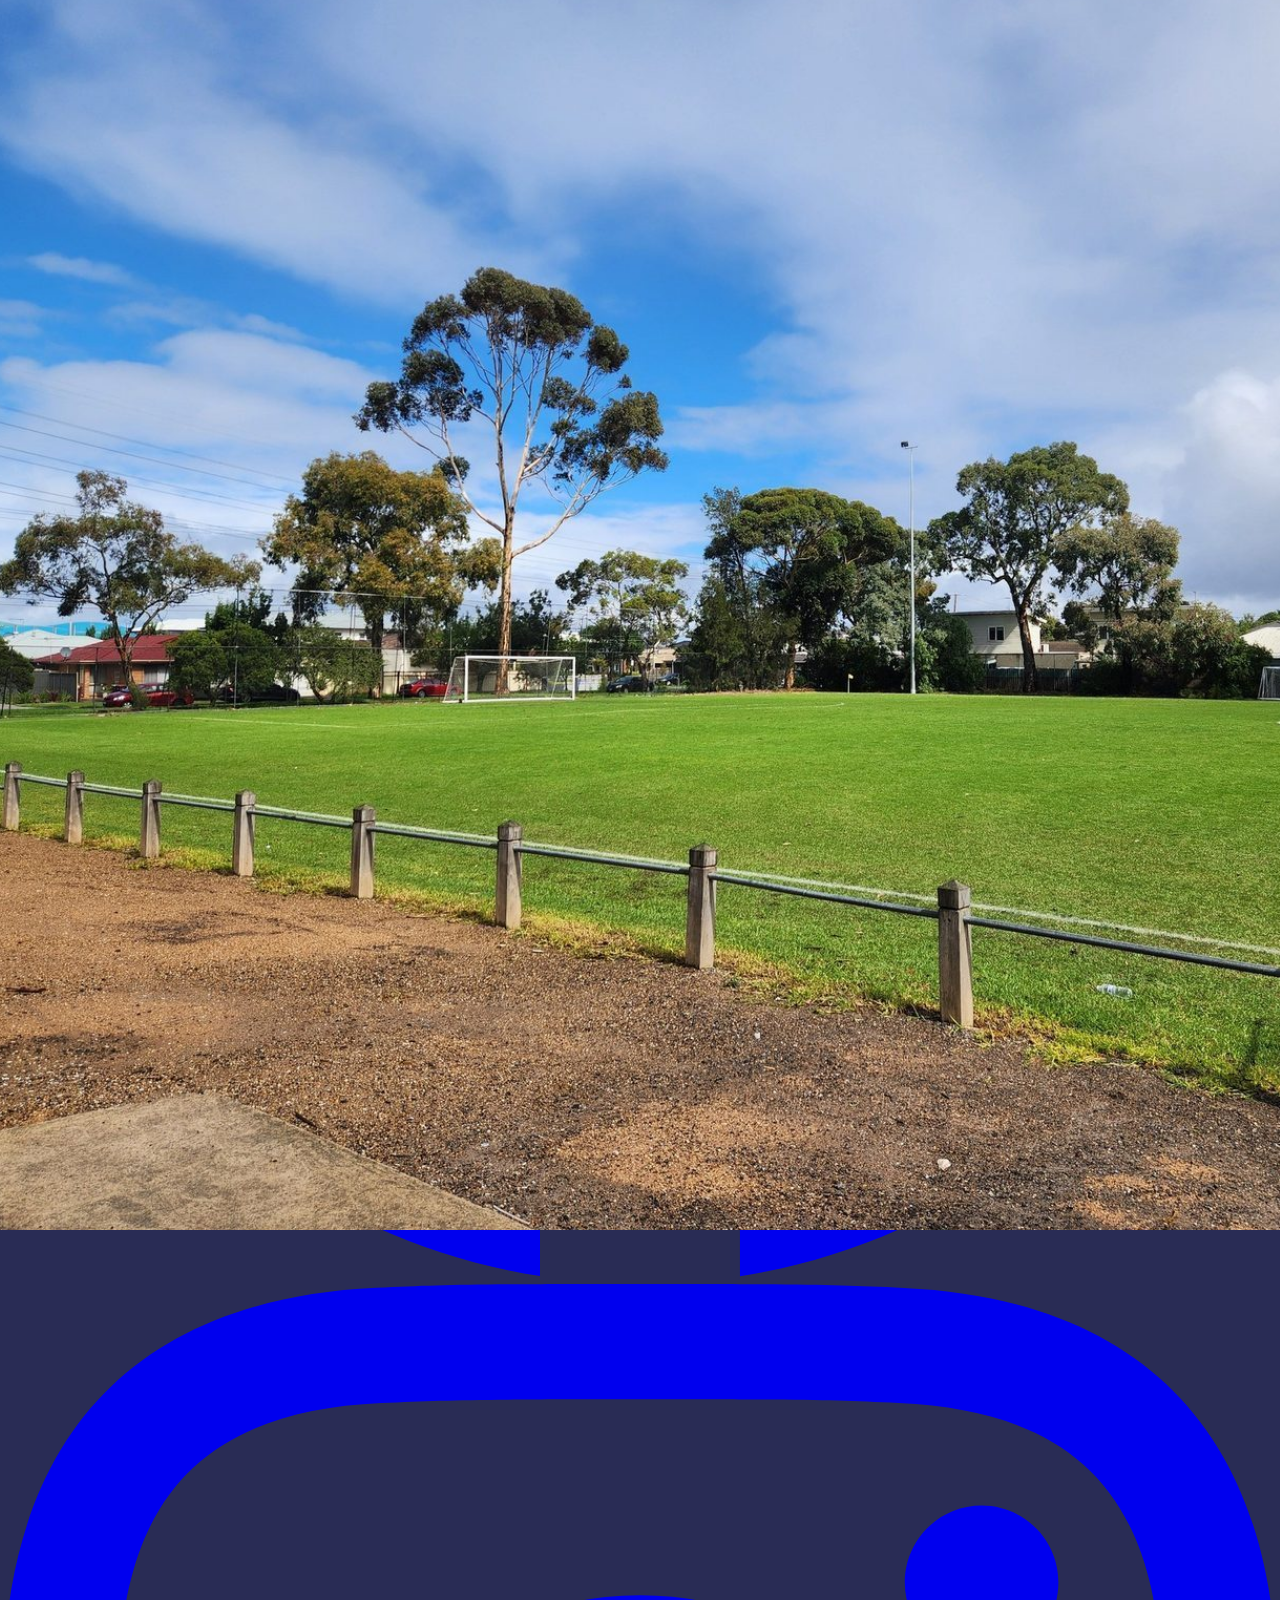
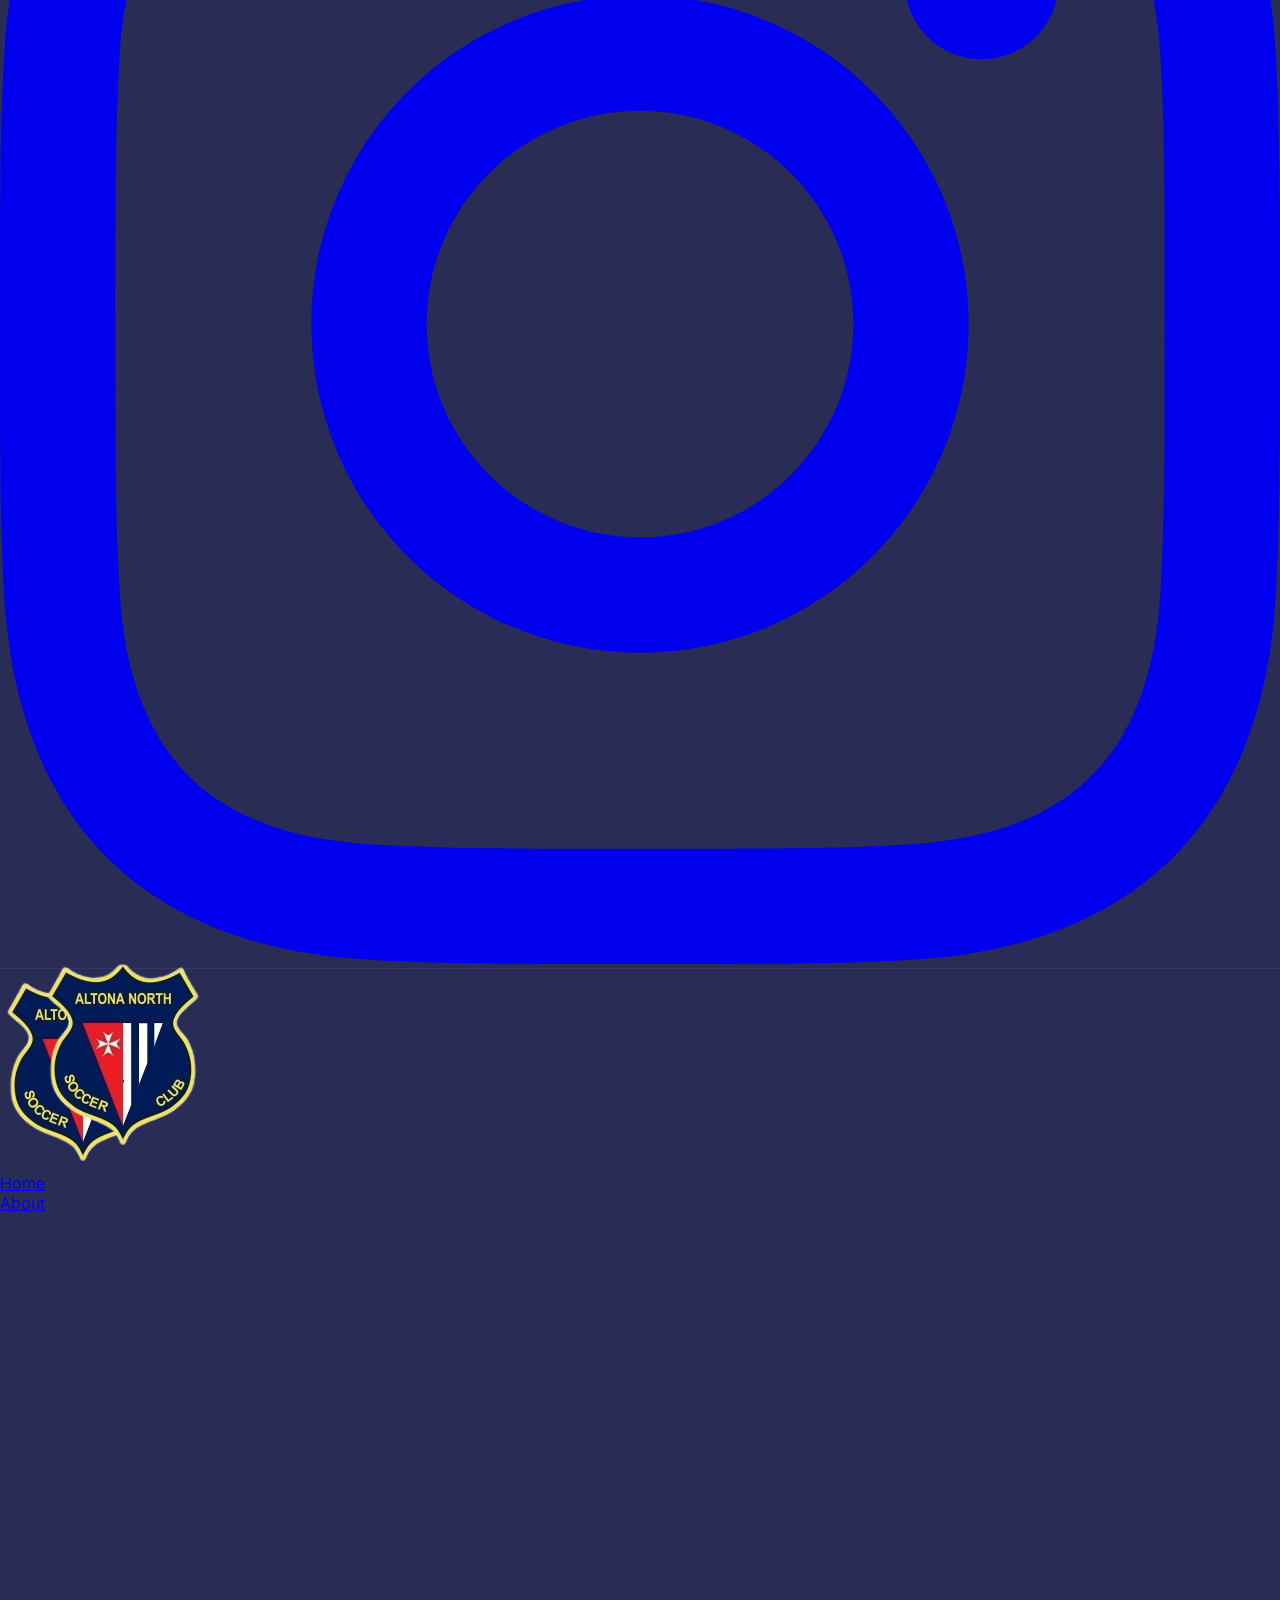
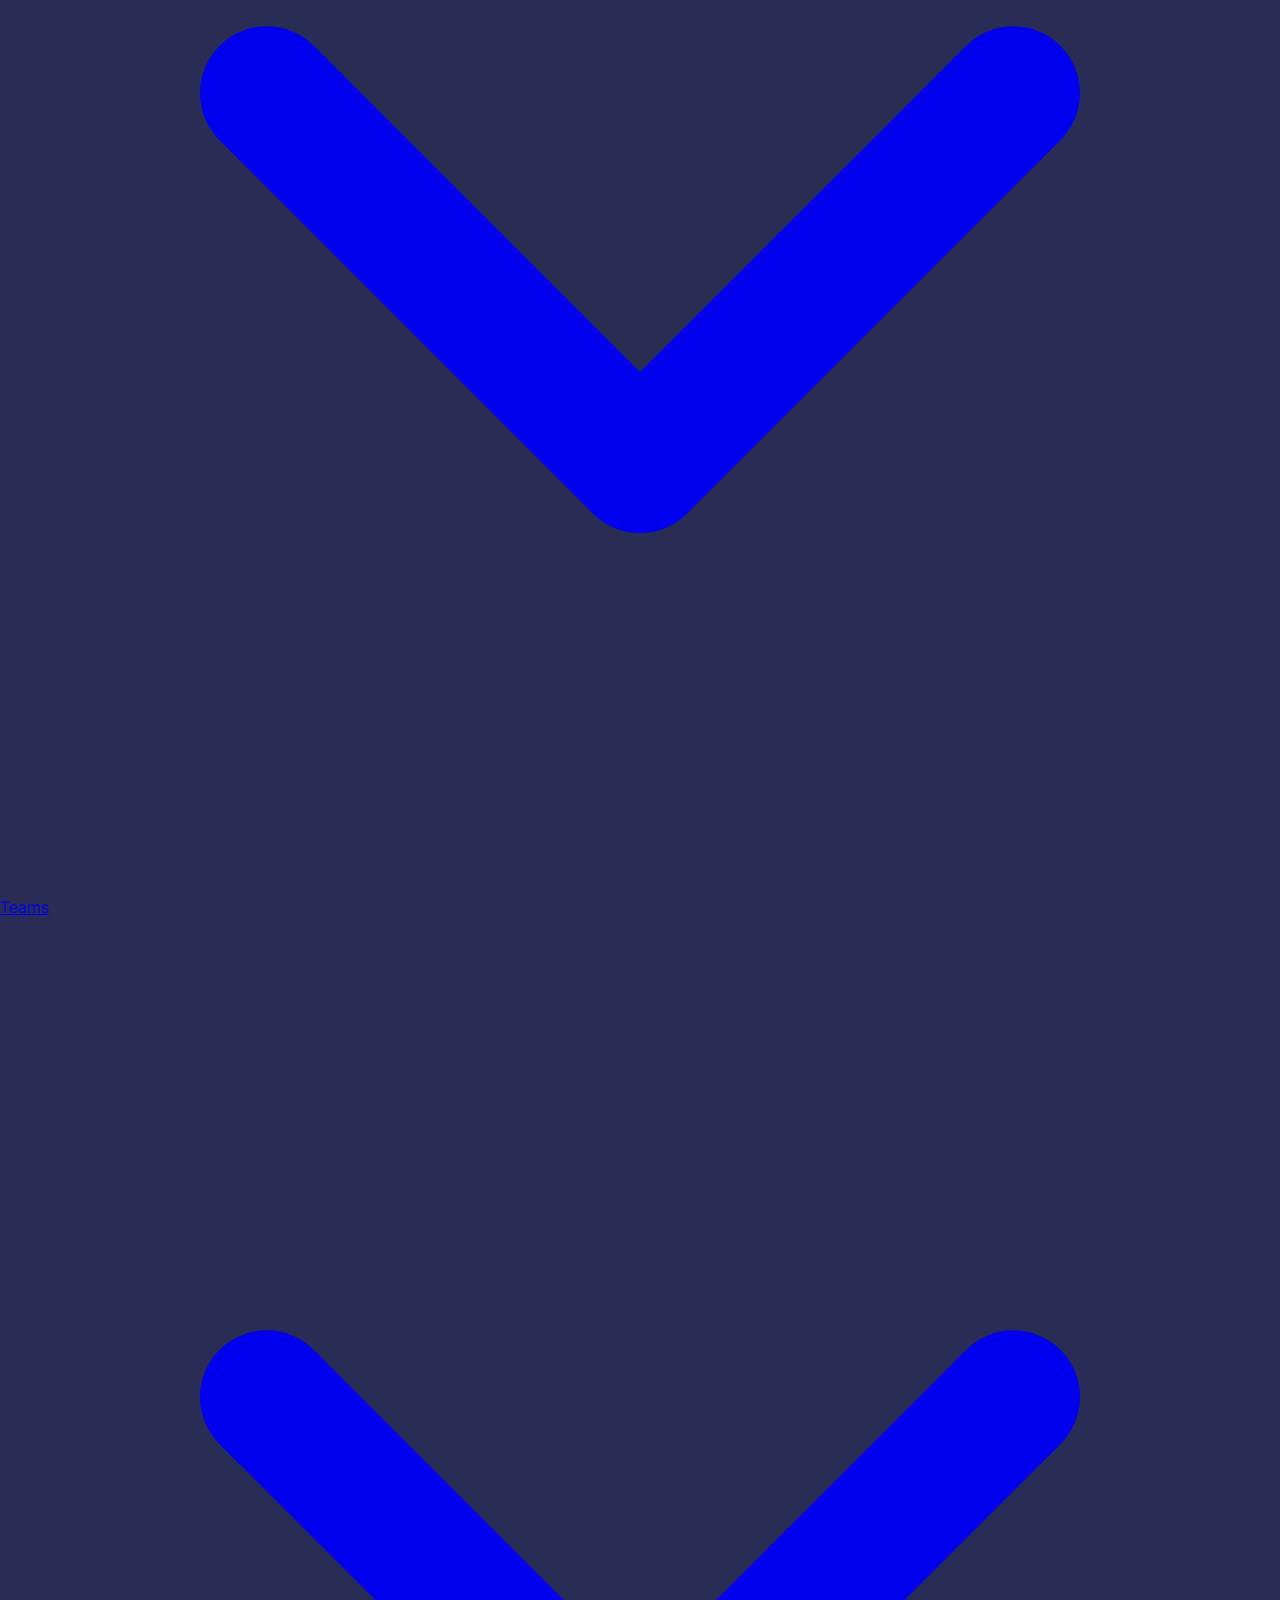
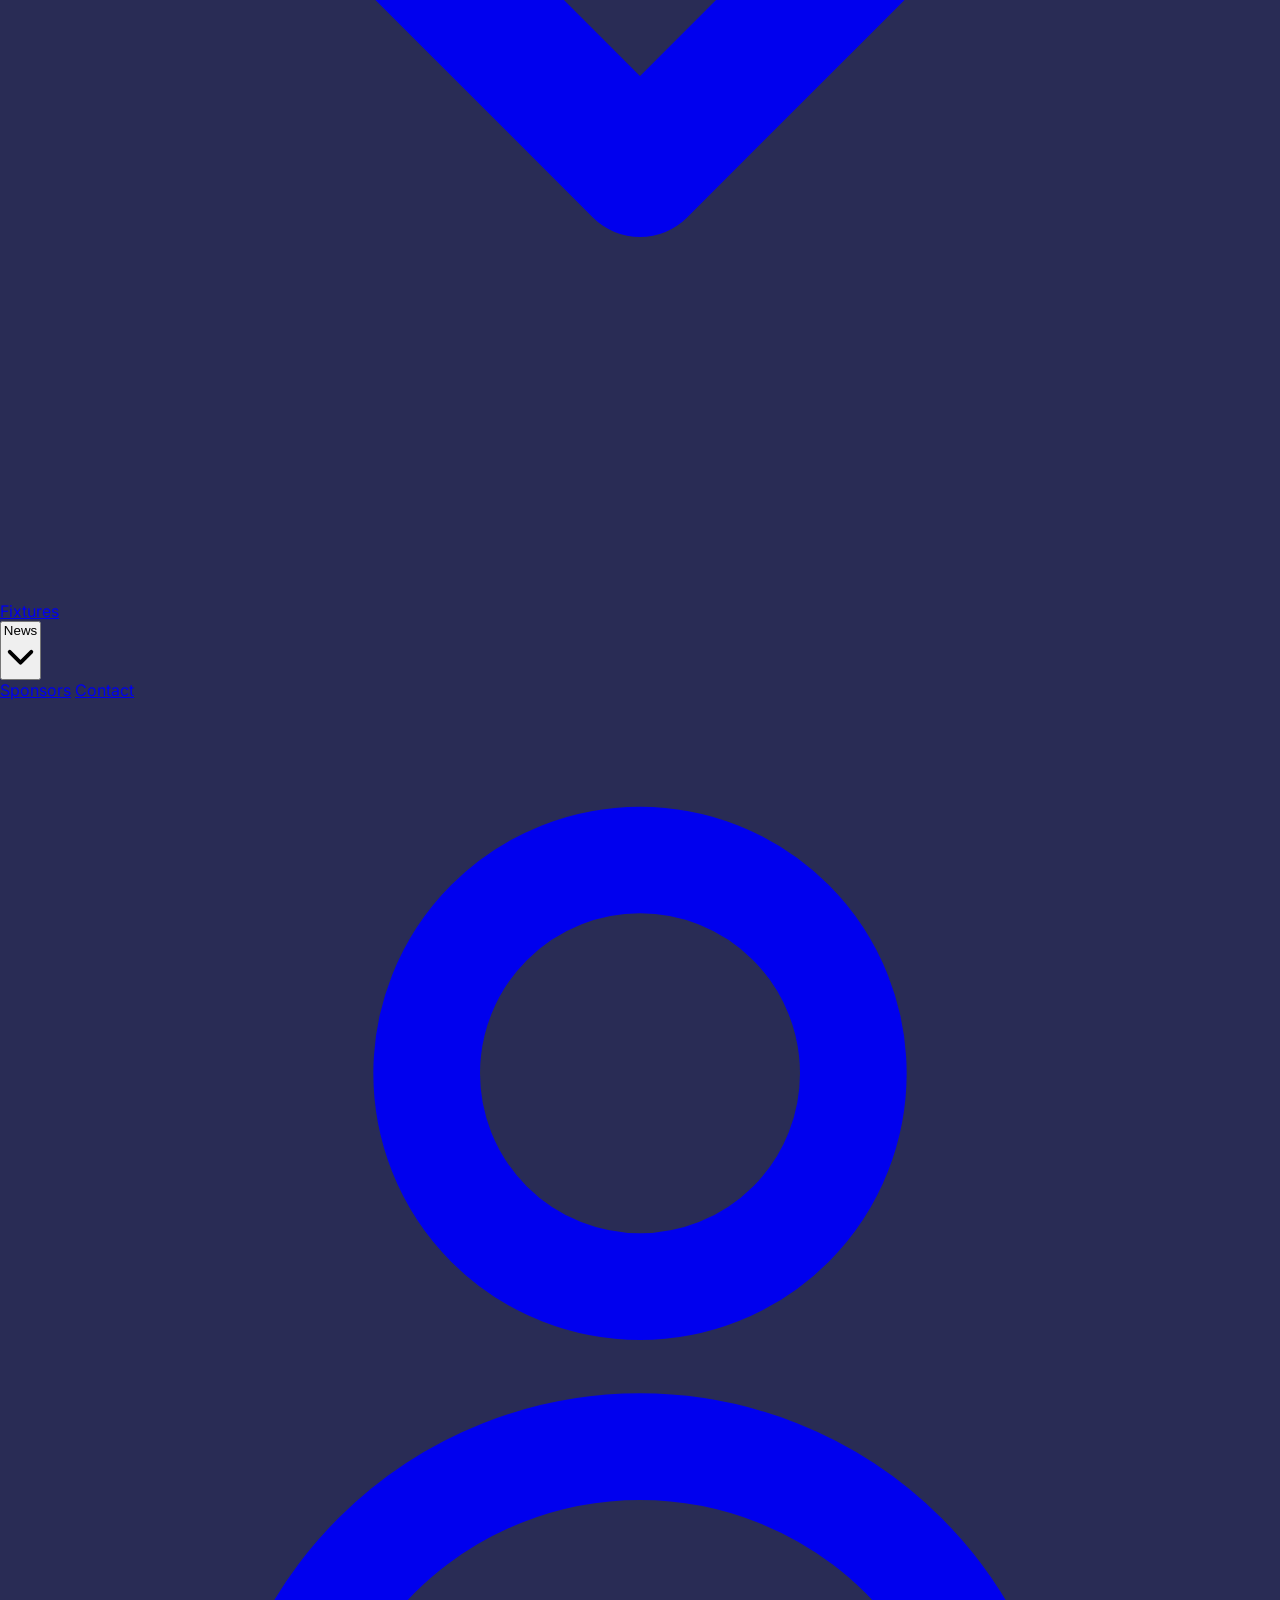
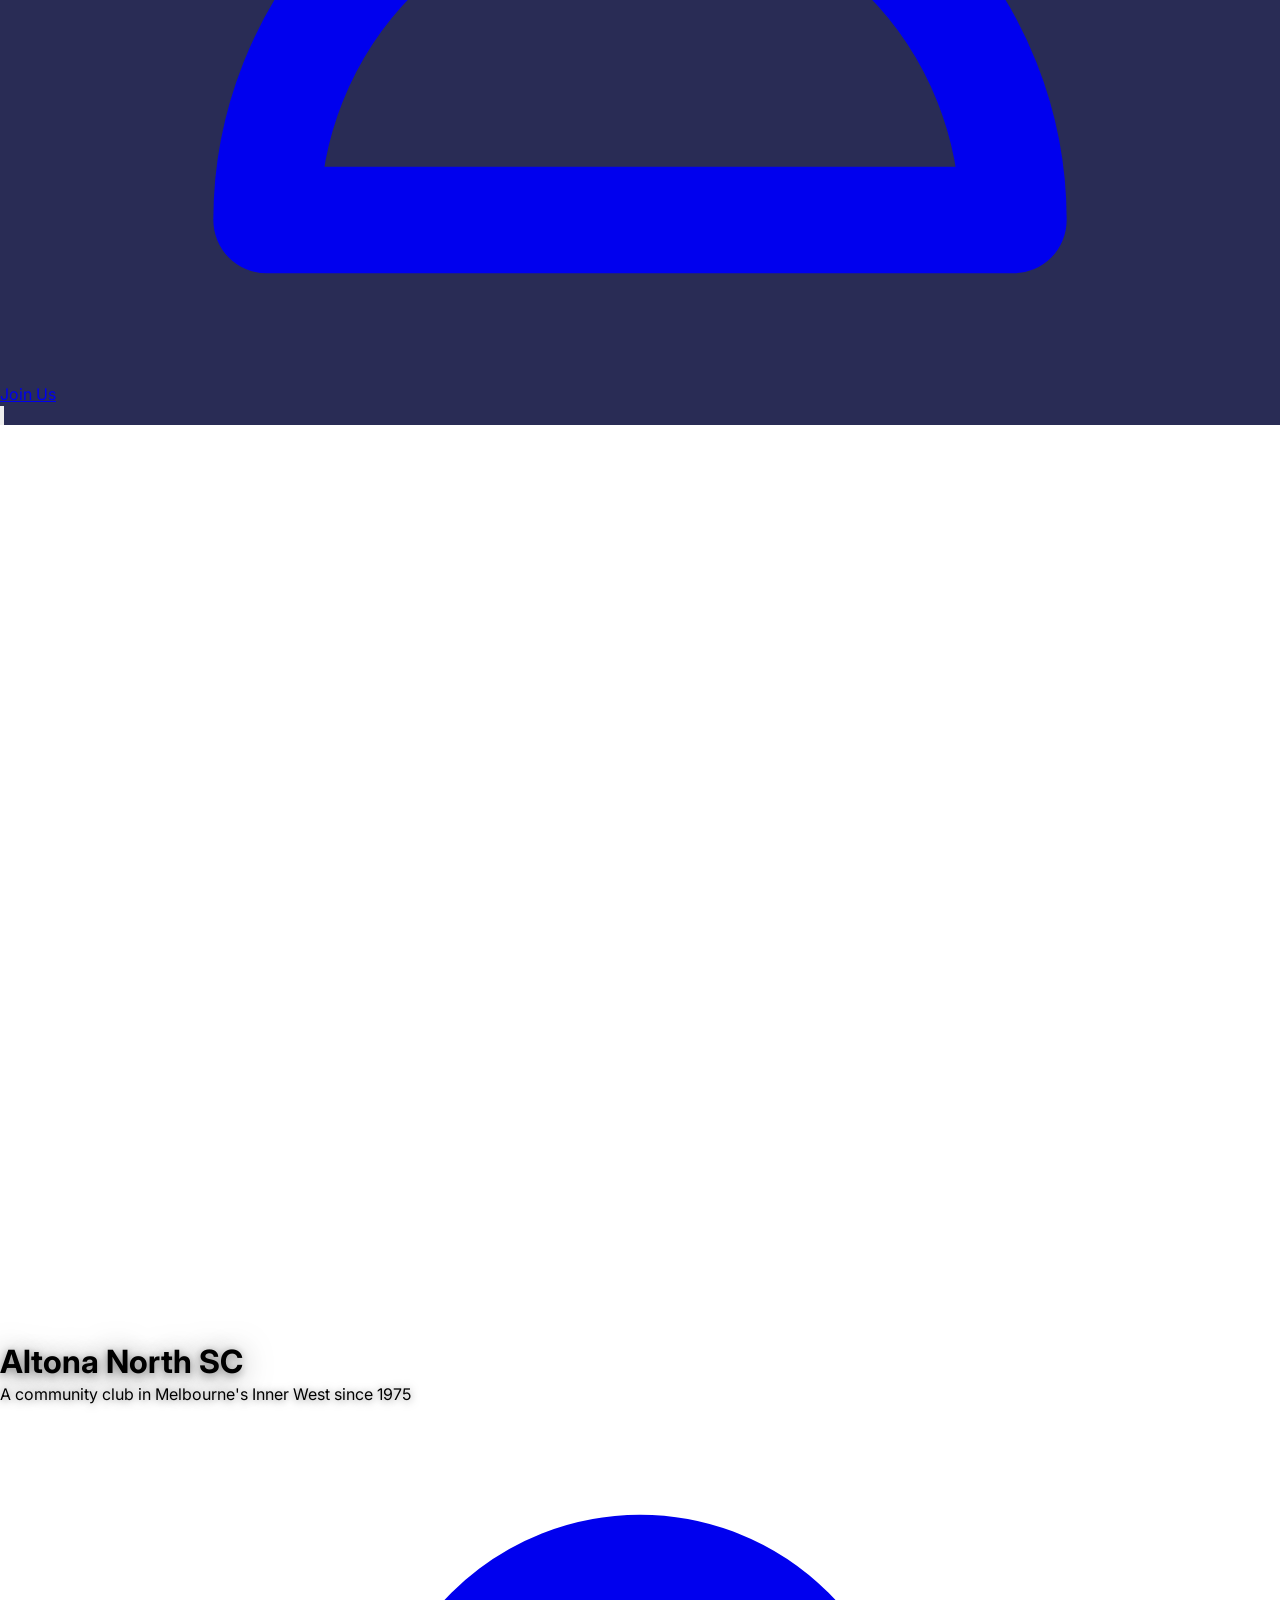
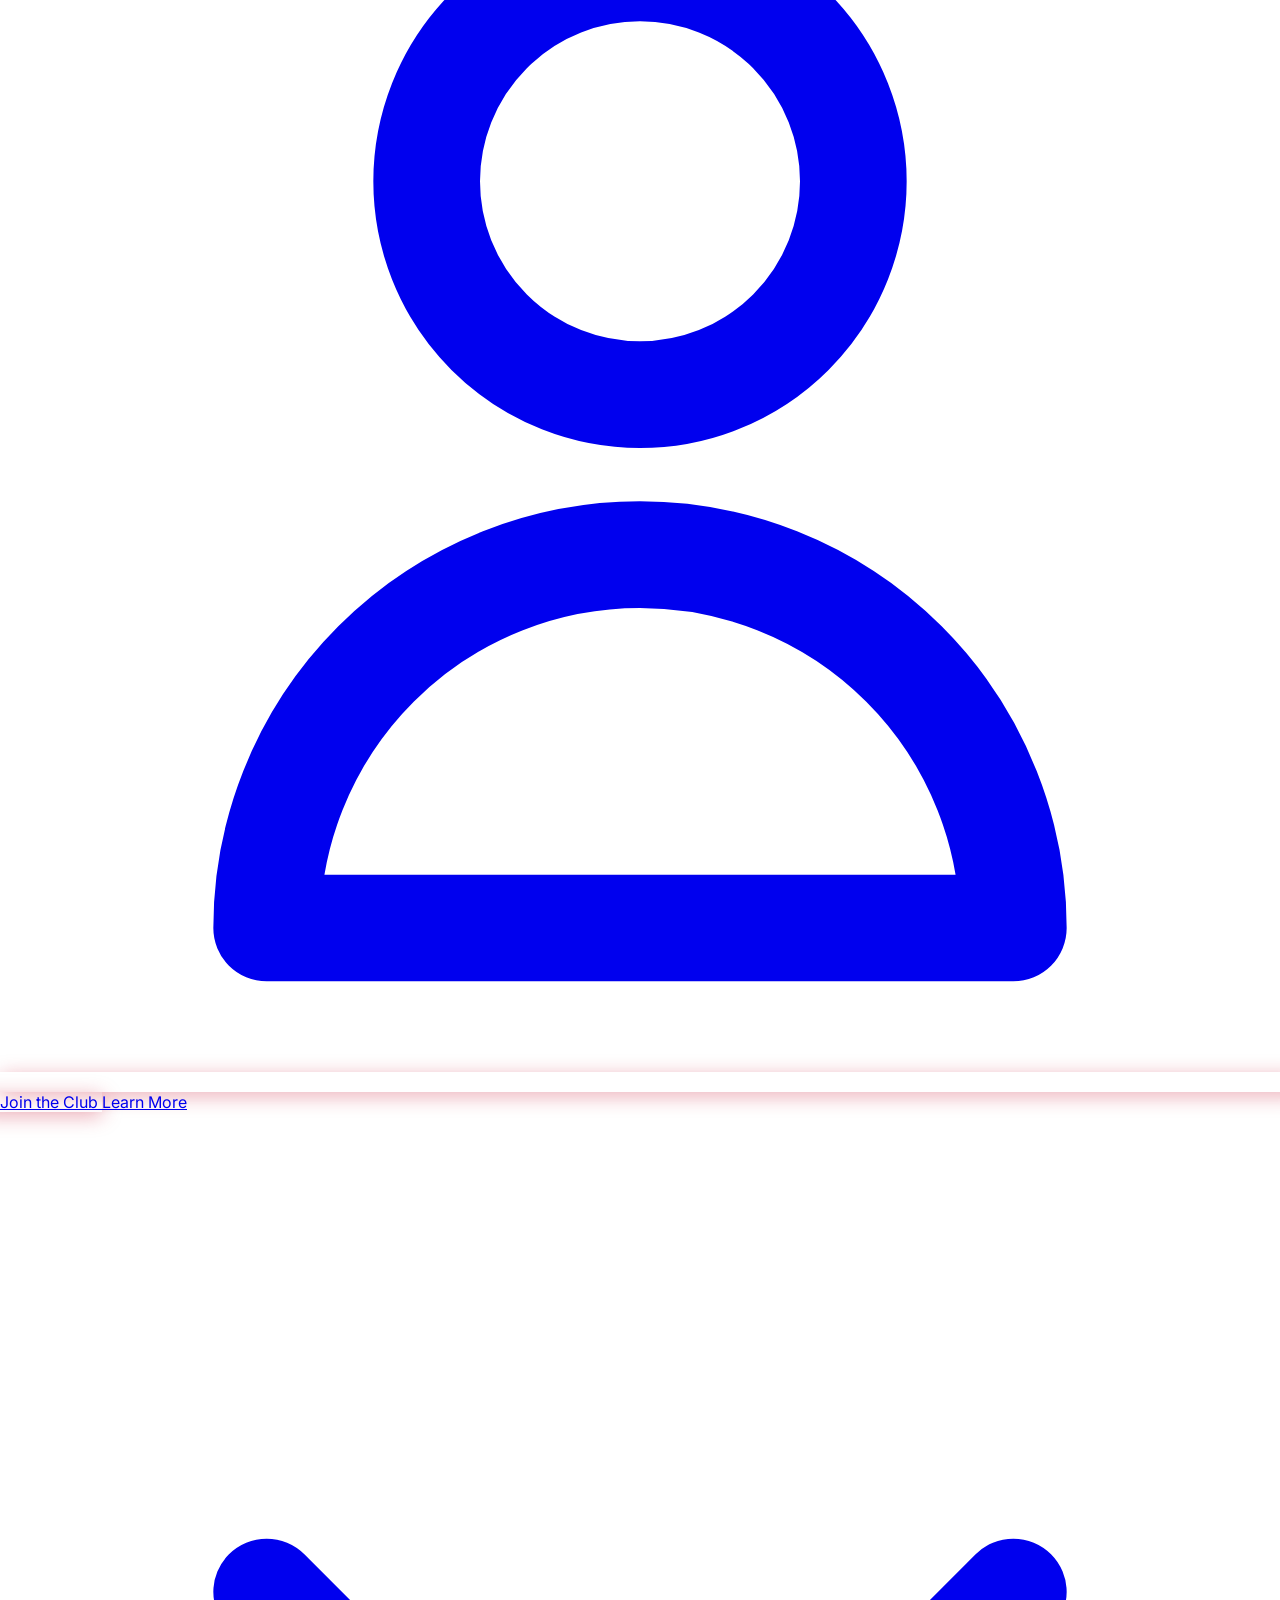
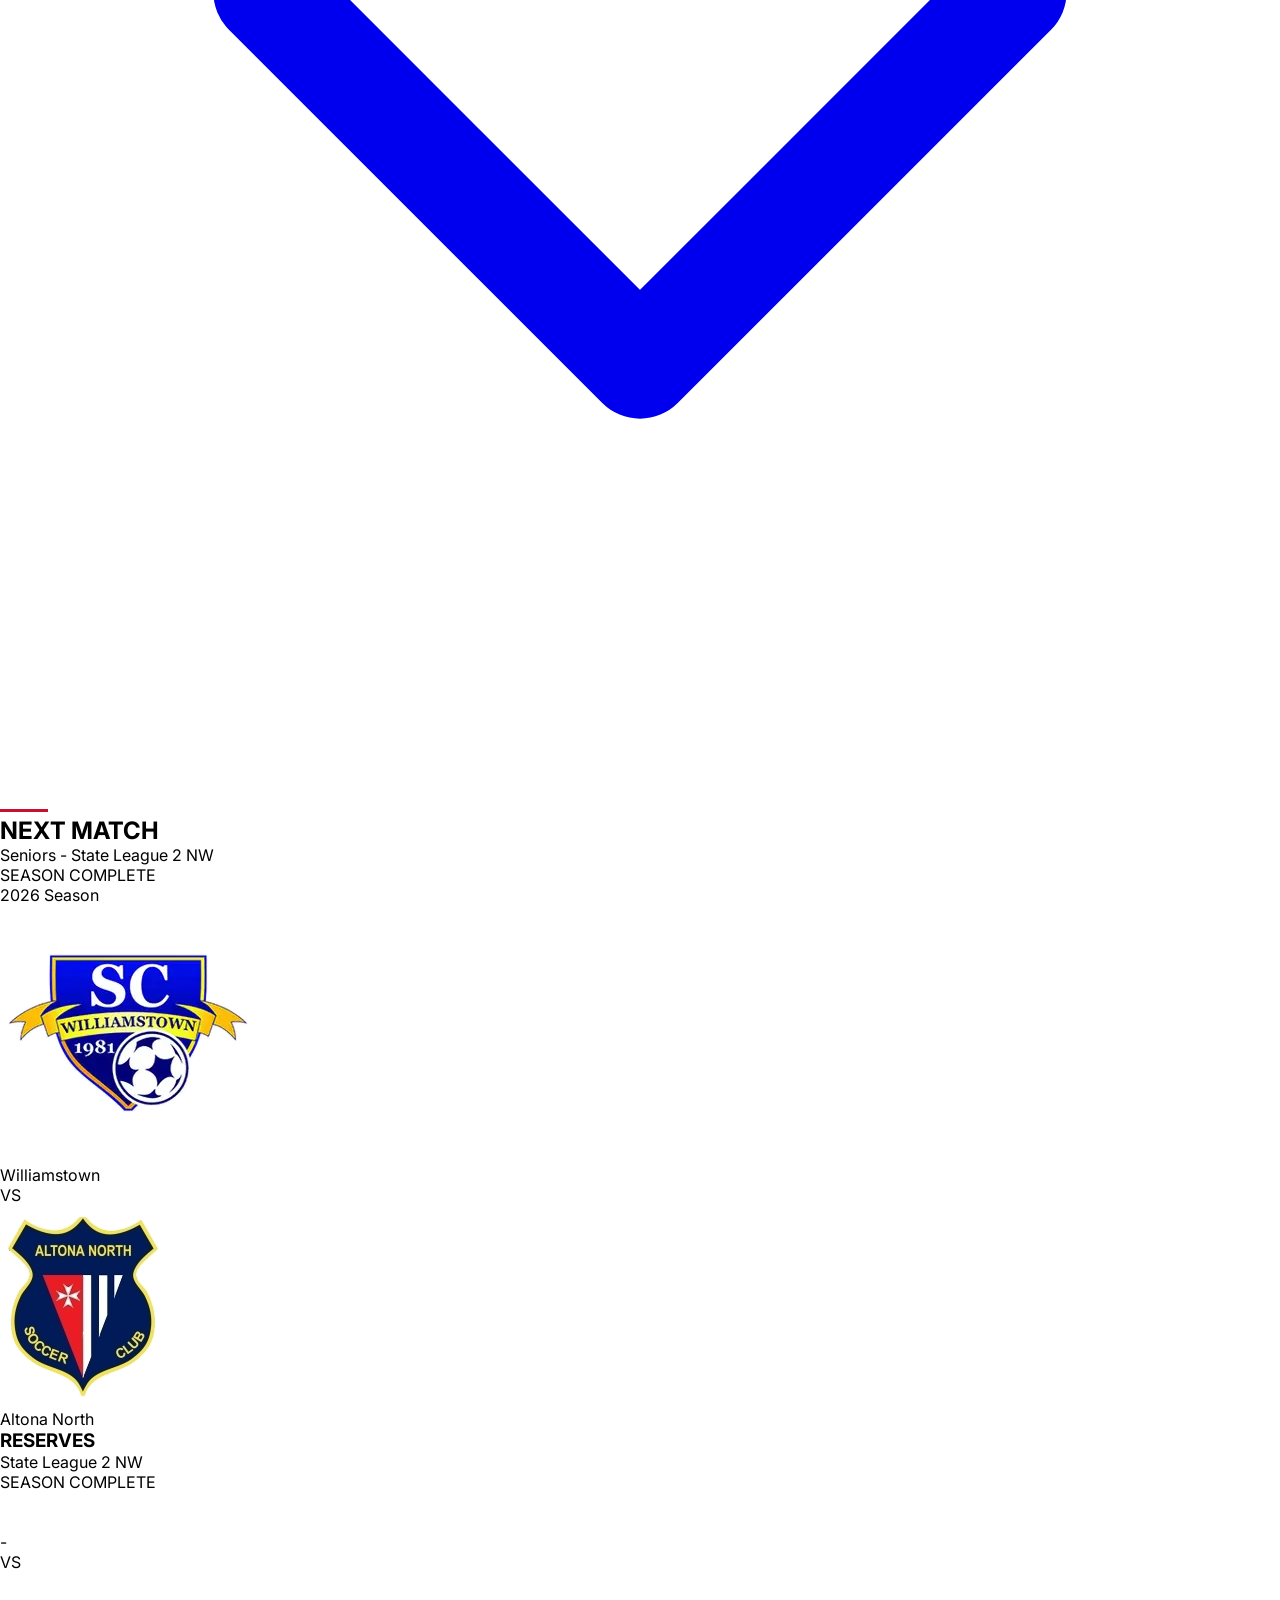
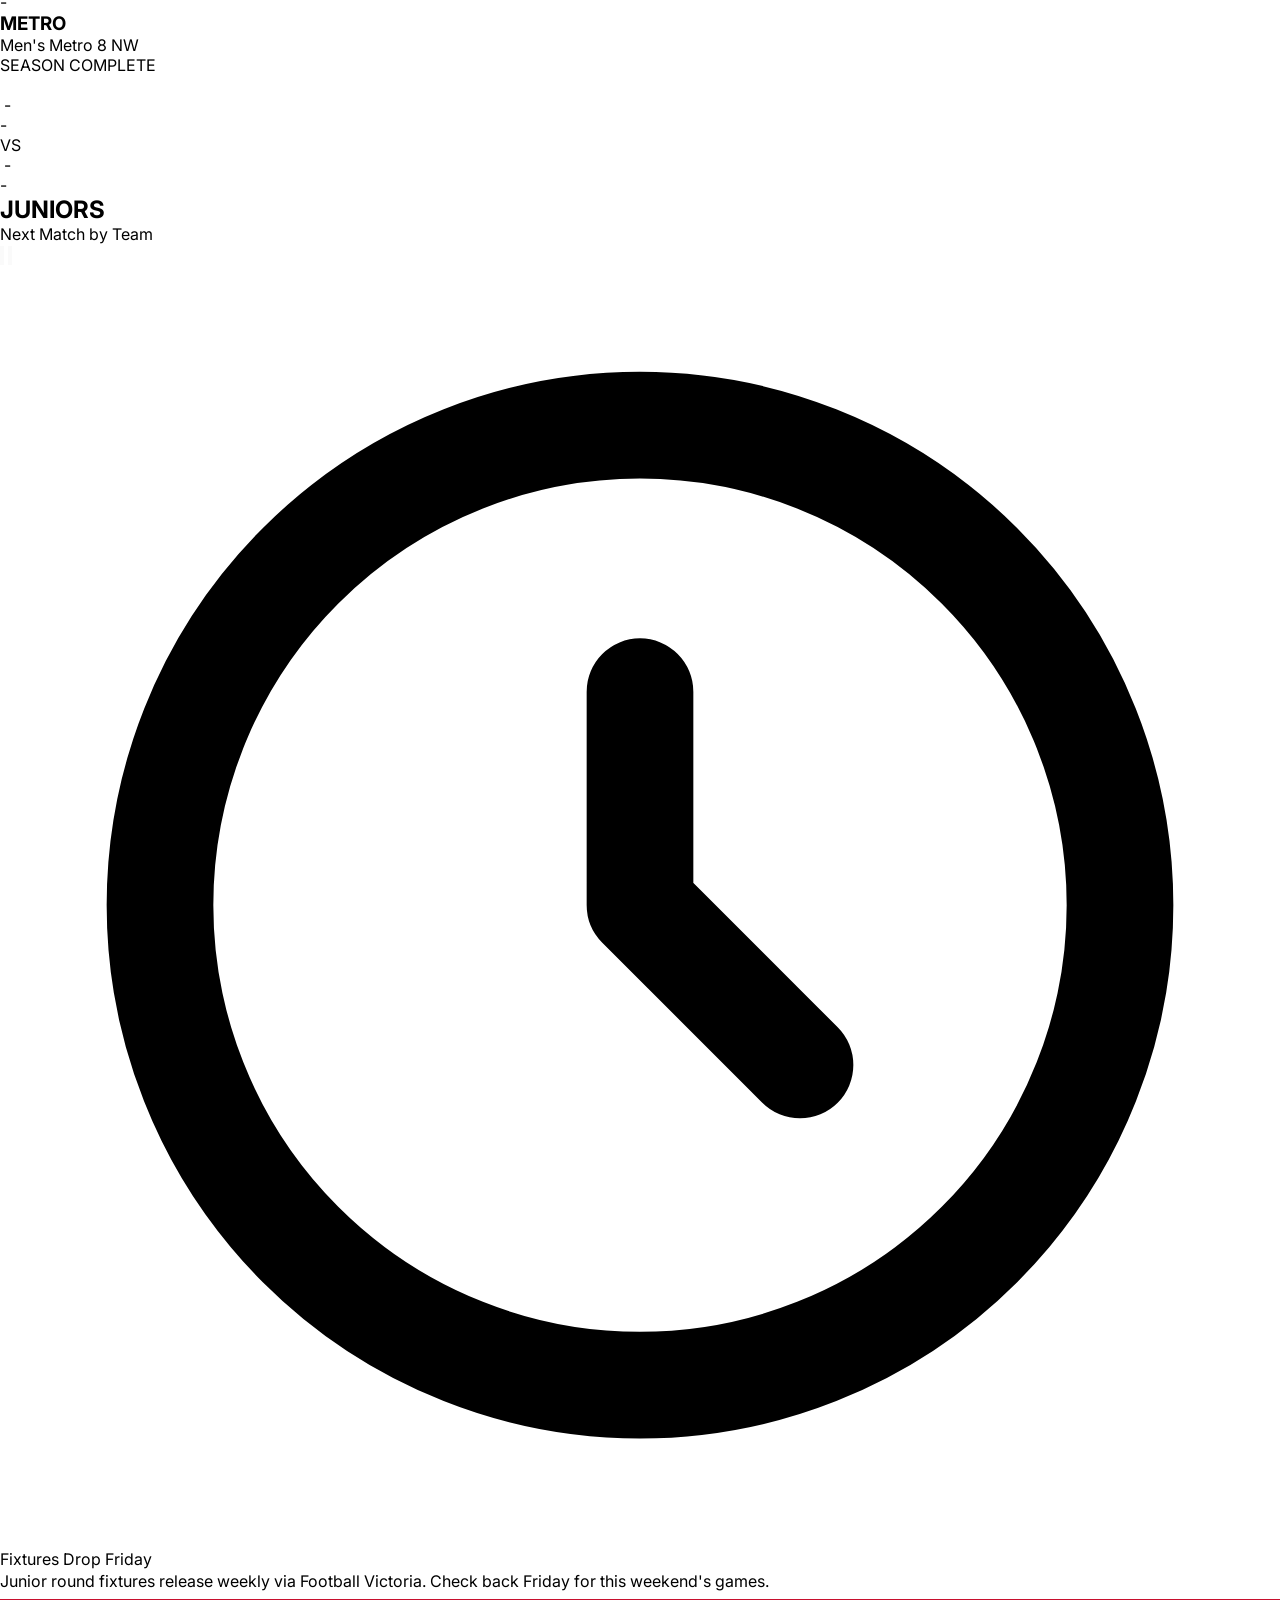
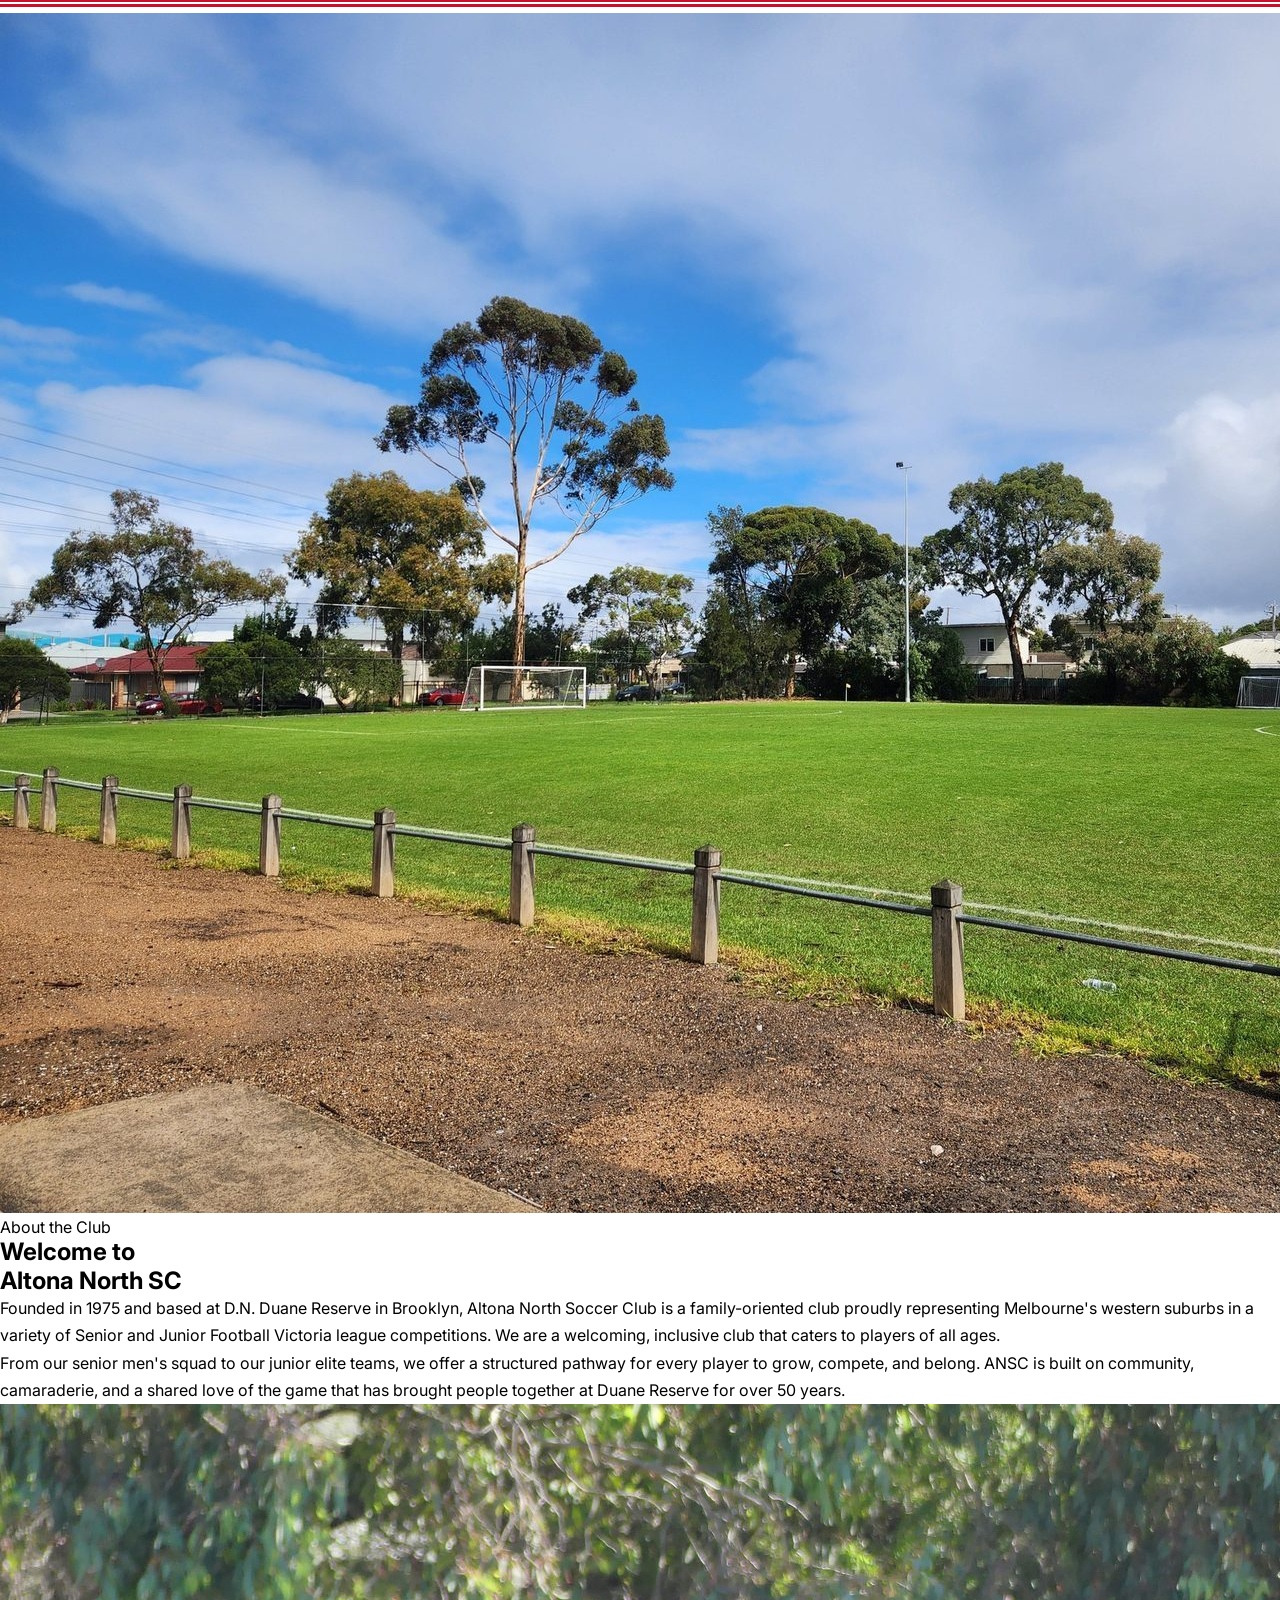
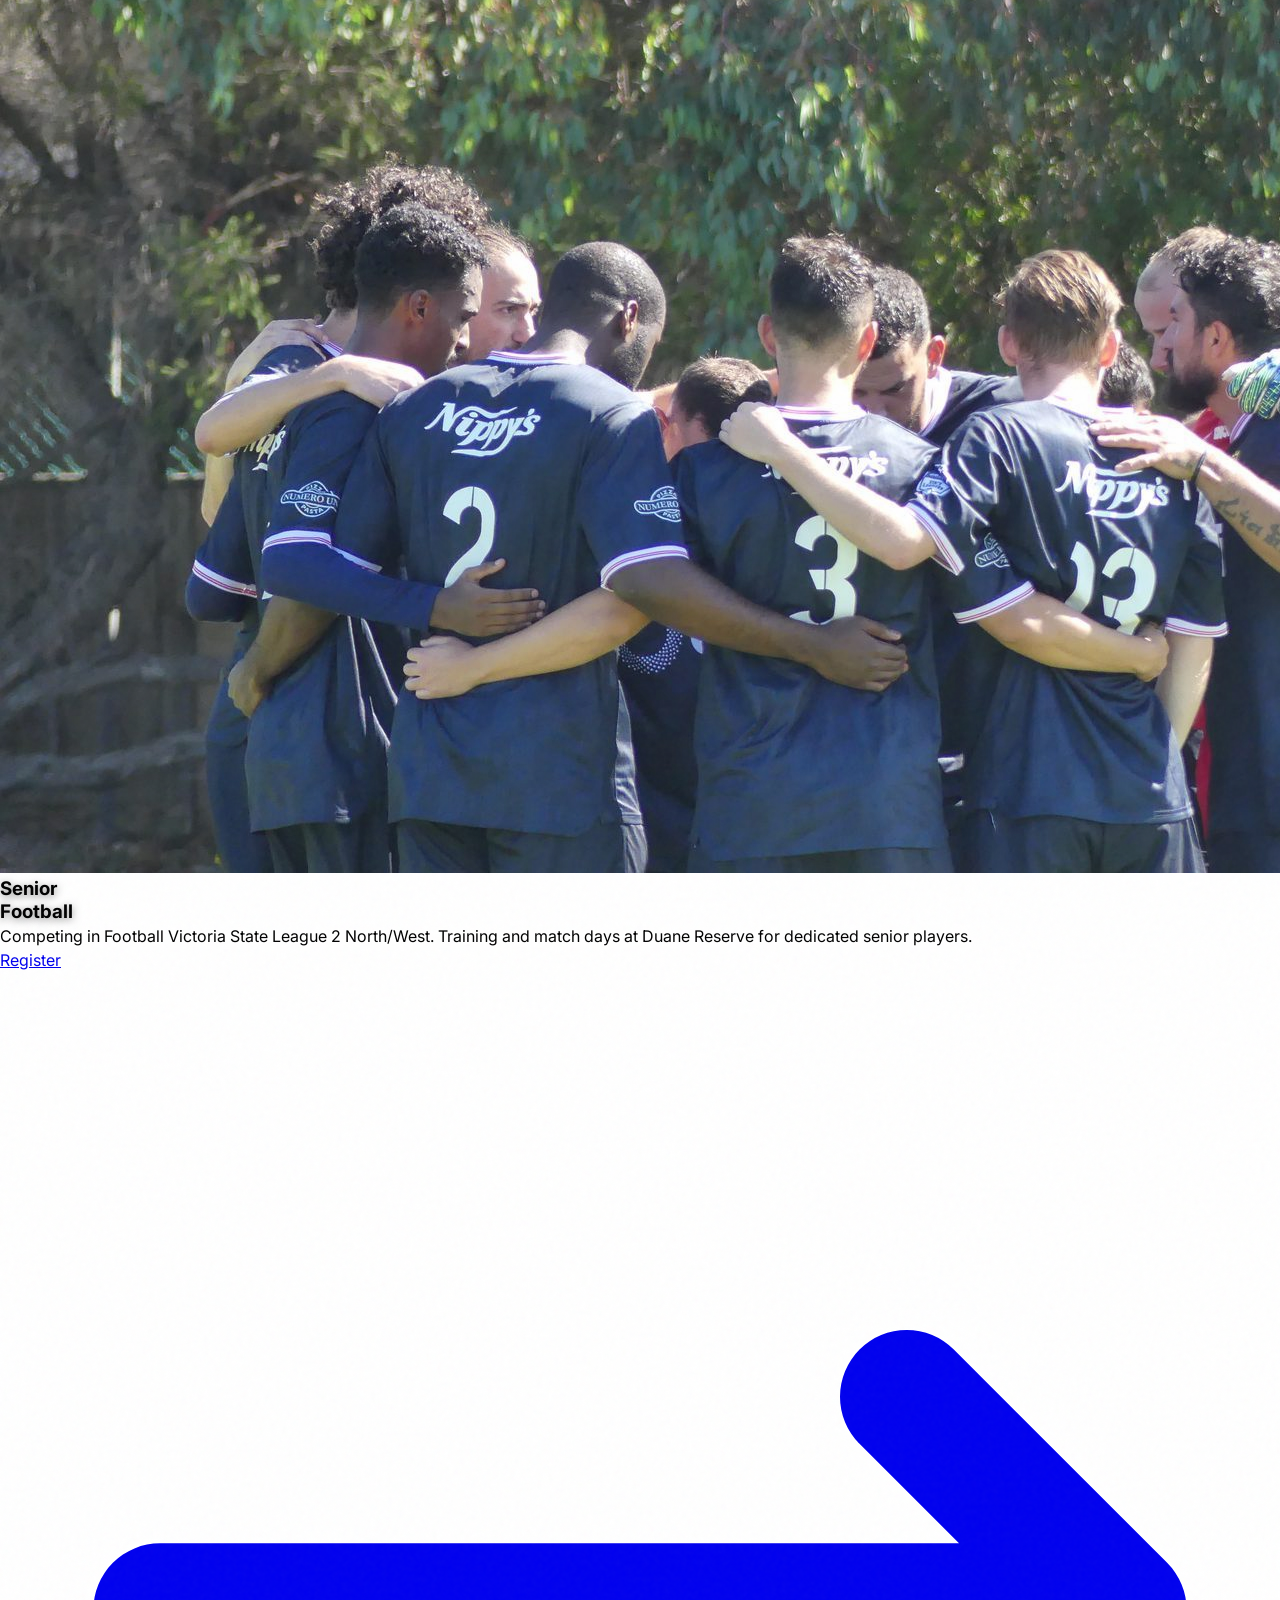
==== commit b0a00e31: "Fix the portfolio's worst LCP: 31.5s hero was 5MB of image nobody could see WP HQ focus #4. ANSC was" ====
--- a/index.html
+++ b/index.html
@@ -14,21 +14,23 @@
     <meta name="google-site-verification" content="hqpaU3btgELloPSzB0ue7ehK5eU19DSoQxhoGgrfSqs" />
     <title>Altona North Soccer Club - Est. 1975 | Brooklyn, Melbourne</title>
     <meta name="description" content="Altona North Soccer Club - a family-oriented football club based in Brooklyn, Melbourne since 1975. FV State League 2. Senior and junior programs. Join ANSC today.">
-    <link rel="canonical" href="https://altonanorthsc.com.au/">
+    <link rel="preload" as="image" href="Assets/Hero%20Images/Pitch-sm.jpg" fetchpriority="high" media="(max-width: 767px)">
+    <link rel="preload" as="image" href="Assets/Hero%20Images/Pitch.jpg" fetchpriority="high" media="(min-width: 768px)">
+    <link rel="canonical" href="https://www.altonanorthsc.com.au/">
     <meta property="og:title" content="Altona North Soccer Club - Est. 1975 | Brooklyn, Melbourne">
     <meta property="og:description" content="Family-oriented football club in Melbourne's west since 1975. FV State League 2. Senior and junior programs for all ages. Join ANSC.">
     <meta property="og:type" content="website">
-    <meta property="og:url" content="https://altonanorthsc.com.au/">
+    <meta property="og:url" content="https://www.altonanorthsc.com.au/">
     <meta property="og:site_name" content="Altona North Soccer Club">
     <meta property="og:locale" content="en_AU">
-    <meta property="og:image" content="https://altonanorthsc.com.au/Assets/Logo.png">
+    <meta property="og:image" content="https://www.altonanorthsc.com.au/Assets/Logo.png">
     <meta property="og:image:width" content="1200">
     <meta property="og:image:height" content="630">
     <meta property="og:image:alt" content="Altona North Soccer Club crest">
     <meta name="twitter:card" content="summary_large_image">
     <meta name="twitter:title" content="Altona North Soccer Club - Est. 1975 | Brooklyn, Melbourne">
     <meta name="twitter:description" content="Family-oriented football club in Melbourne's west since 1975. FV State League 2. Senior and junior programs for all ages. Join ANSC.">
-    <meta name="twitter:image" content="https://altonanorthsc.com.au/Assets/Logo.png">
+    <meta name="twitter:image" content="https://www.altonanorthsc.com.au/Assets/Logo.png">
     <meta name="geo.region" content="AU-VIC">
     <meta name="geo.placename" content="Brooklyn, Melbourne">
     <meta name="ICBM" content="-37.8232, 144.8489">
@@ -488,12 +490,12 @@
         "@graph": [
             {
                 "@type": "SportsOrganization",
-                "@id": "https://altonanorthsc.com.au/#organization",
+                "@id": "https://www.altonanorthsc.com.au/#organization",
                 "name": "Altona North Soccer Club",
                 "alternateName": ["ANSC", "Altona North SC"],
-                "url": "https://altonanorthsc.com.au/",
-                "logo": "https://altonanorthsc.com.au/Assets/Logo.png",
-                "image": "https://altonanorthsc.com.au/Assets/Logo.png",
+                "url": "https://www.altonanorthsc.com.au/",
+                "logo": "https://www.altonanorthsc.com.au/Assets/Logo.png",
+                "image": "https://www.altonanorthsc.com.au/Assets/Logo.png",
                 "foundingDate": "1975",
                 "sport": "Soccer",
                 "address": {
@@ -520,15 +522,15 @@
             },
             {
                 "@type": "WebSite",
-                "@id": "https://altonanorthsc.com.au/#website",
-                "url": "https://altonanorthsc.com.au/",
+                "@id": "https://www.altonanorthsc.com.au/#website",
+                "url": "https://www.altonanorthsc.com.au/",
                 "name": "Altona North Soccer Club",
-                "publisher": { "@id": "https://altonanorthsc.com.au/#organization" }
+                "publisher": { "@id": "https://www.altonanorthsc.com.au/#organization" }
             },
             {
                 "@type": "BreadcrumbList",
                 "itemListElement": [
-                    { "@type": "ListItem", "position": 1, "name": "Home", "item": "https://altonanorthsc.com.au/" }
+                    { "@type": "ListItem", "position": 1, "name": "Home", "item": "https://www.altonanorthsc.com.au/" }
                 ]
             }
         ]
@@ -735,9 +737,13 @@
                             <svg fill="none" stroke="currentColor" viewBox="0 0 24 24"><path stroke-linecap="round" stroke-linejoin="round" stroke-width="1.5" d="M4.26 10.147a60.436 60.436 0 00-.491 6.347A48.627 48.627 0 0112 20.904a48.627 48.627 0 018.232-4.41 60.46 60.46 0 00-.491-6.347m-15.482 0a50.57 50.57 0 00-2.658-.813A59.905 59.905 0 0112 3.493a59.902 59.902 0 0110.399 5.84c-.896.248-1.783.52-2.658.814m-15.482 0A50.697 50.697 0 0112 13.489a50.702 50.702 0 017.74-3.342"/></svg>
                             Junior Development Pathway
                         </a>
+                        <a href="junior-football.html#eoi-2027" class="mega-link">
+                            <svg fill="none" stroke="currentColor" viewBox="0 0 24 24"><path stroke-linecap="round" stroke-linejoin="round" stroke-width="1.5" d="M16.862 4.487l1.687-1.688a1.875 1.875 0 112.652 2.652L10.582 16.07a4.5 4.5 0 01-1.897 1.13L6 18l.8-2.685a4.5 4.5 0 011.13-1.897l8.932-8.931zm0 0L19.5 7.125M18 14v4.75A2.25 2.25 0 0115.75 21H5.25A2.25 2.25 0 013 18.75V8.25A2.25 2.25 0 015.25 6H10"/></svg>
+                            2027 Junior EOI
+                        </a>
                     </div>
                     <div>
-                        <a href="join-a-team.html" class="mega-col-title">Join a Team</a>
+                        <a href="get-involved.html" class="mega-col-title">Join a Team</a>
                         <a href="get-involved.html#faqs" class="mega-link">
                             <svg fill="none" stroke="currentColor" viewBox="0 0 24 24"><path stroke-linecap="round" stroke-linejoin="round" stroke-width="1.5" d="M9.879 7.519c1.171-1.025 3.071-1.025 4.242 0 1.172 1.025 1.172 2.687 0 3.712-.203.179-.43.326-.67.442-.745.361-1.45.999-1.45 1.827v.75M21 12a9 9 0 11-18 0 9 9 0 0118 0zm-9 5.25h.008v.008H12v-.008z"/></svg>
                             FAQs
@@ -863,6 +869,7 @@
                         <a href="junior-football.html" class="text-sm font-semibold text-accent-500 hover:text-accent-600 py-1">Junior Football</a>
                         <a href="junior-football.html" class="text-sm text-navy-950/60 hover:text-navy-950 py-1">Elite Juniors (U7-U14)</a>
                         <a href="junior-football.html" class="text-sm text-navy-950/60 hover:text-navy-950 py-1">Junior Development Pathway</a>
+                        <a href="junior-football.html#eoi-2027" class="text-sm text-navy-950/60 hover:text-navy-950 py-1">2027 Junior EOI</a>
                         <a href="get-involved.html" class="text-sm font-semibold text-accent-500 hover:text-accent-600 py-1">Join a Team</a>
                         <a href="get-involved.html#faqs" class="text-sm text-navy-950/60 hover:text-navy-950 py-1">FAQs</a>
                         <a href="get-involved.html#membership" class="text-sm text-navy-950/60 hover:text-navy-950 py-1">Social Membership</a>
@@ -908,13 +915,16 @@
     <header class="relative h-[calc(100vh-60px)] min-h-[600px] max-h-[1000px] overflow-hidden">
         <!-- Carousel Slides -->
         <div class="hero-slide active" data-slide="0">
-            <img src="Assets/Hero Images/Pitch.jpg" alt="Altona North SC home ground pitch at D.N. Duane Reserve" class="w-full h-full object-cover object-center" loading="eager">
+            <img src="Assets/Hero Images/Pitch.jpg"
+                 srcset="Assets/Hero%20Images/Pitch-sm.jpg 900w, Assets/Hero%20Images/Pitch.jpg 1600w"
+                 sizes="100vw"
+                 alt="Altona North SC home ground pitch at D.N. Duane Reserve" class="w-full h-full object-cover object-center" width="1600" height="1200" loading="eager" fetchpriority="high" decoding="async">
         </div>
         <div class="hero-slide" data-slide="1">
-            <img src="Assets/Hero Images/Senior Players.JPG" alt="Altona North SC senior players in a team huddle" class="w-full h-full object-cover object-center" loading="eager">
+            <img src="Assets/Hero Images/Senior Players.JPG" alt="Altona North SC senior players in a team huddle" class="w-full h-full object-cover object-center" width="1600" height="1069" loading="lazy" decoding="async">
         </div>
         <div class="hero-slide" data-slide="2">
-            <img src="Assets/Hero Images/Junior Players2.jpg" alt="Altona North SC junior players during a game" class="w-full h-full object-cover object-center" loading="lazy">
+            <img src="Assets/Hero Images/Junior Players2.jpg" alt="Altona North SC junior players during a game" class="w-full h-full object-cover object-center" width="1440" height="1080" loading="lazy" decoding="async">
         </div>
 
         <!-- Gradient overlays -->
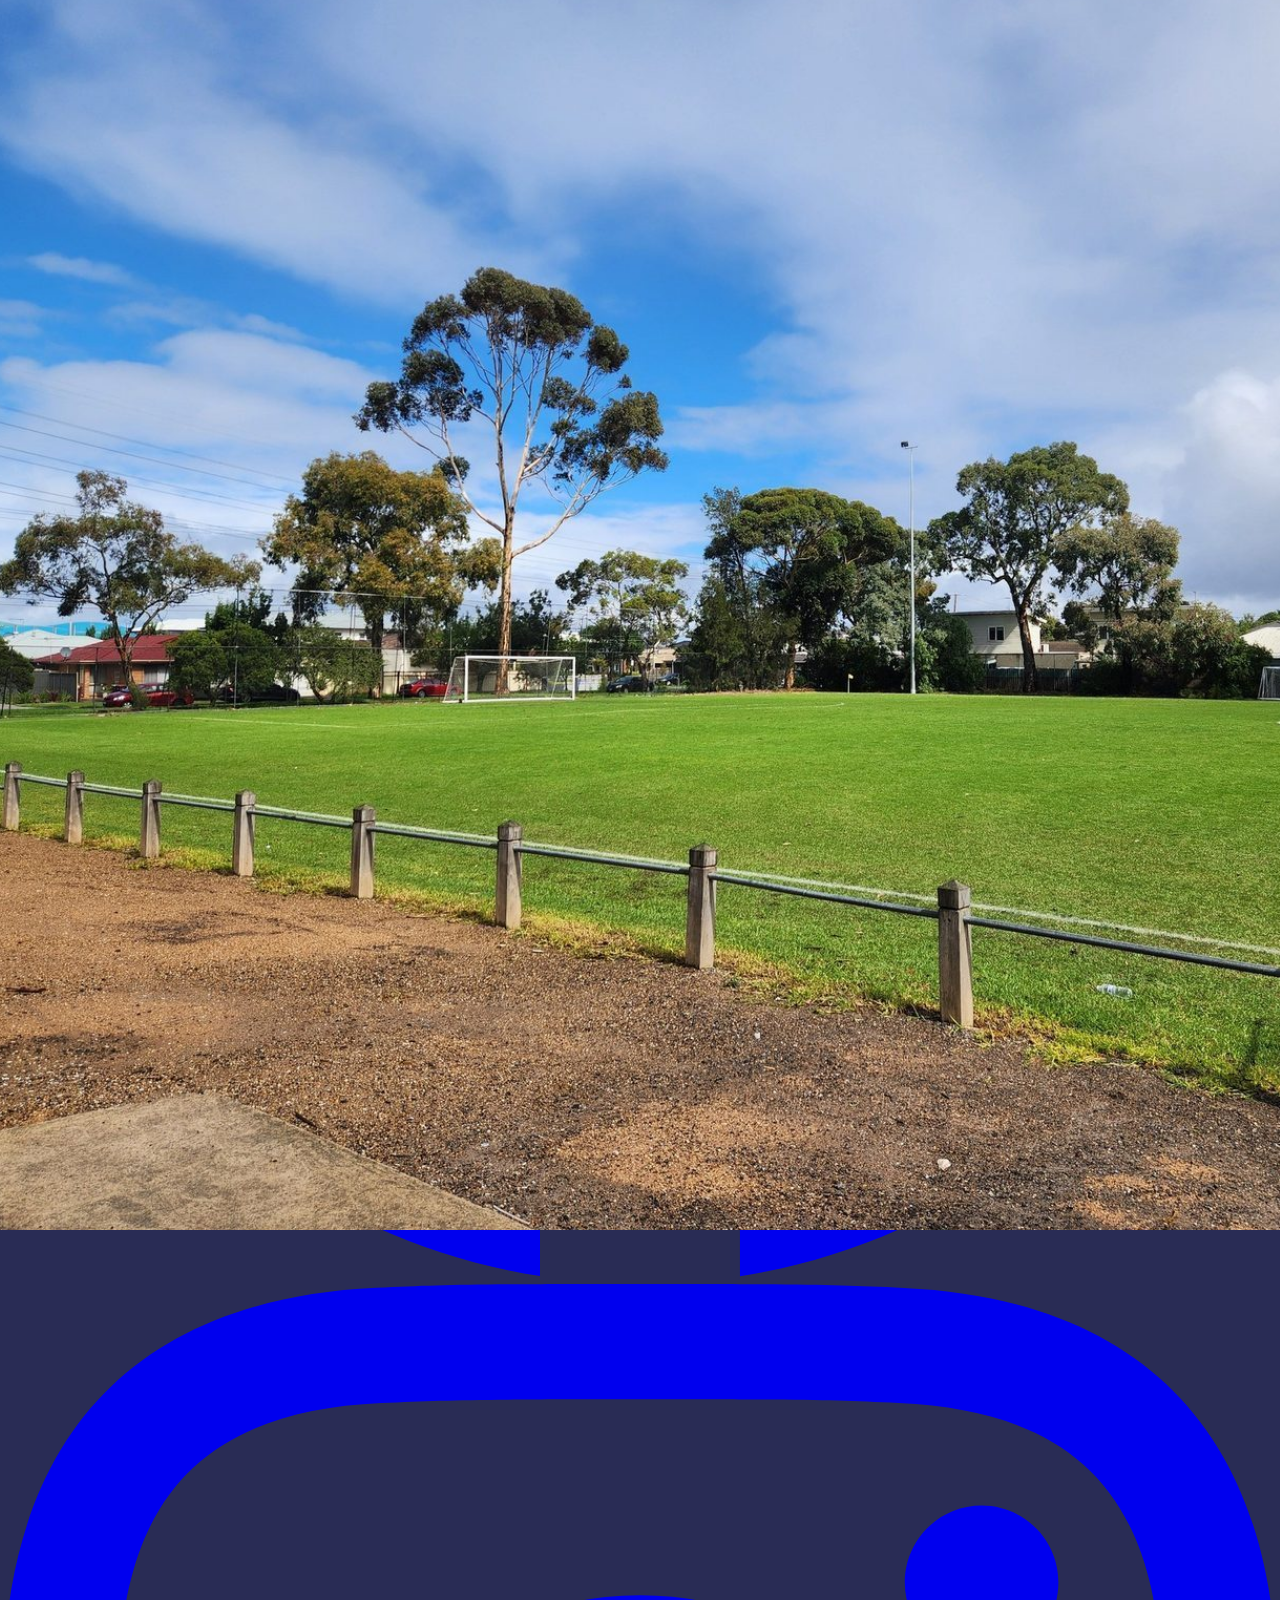
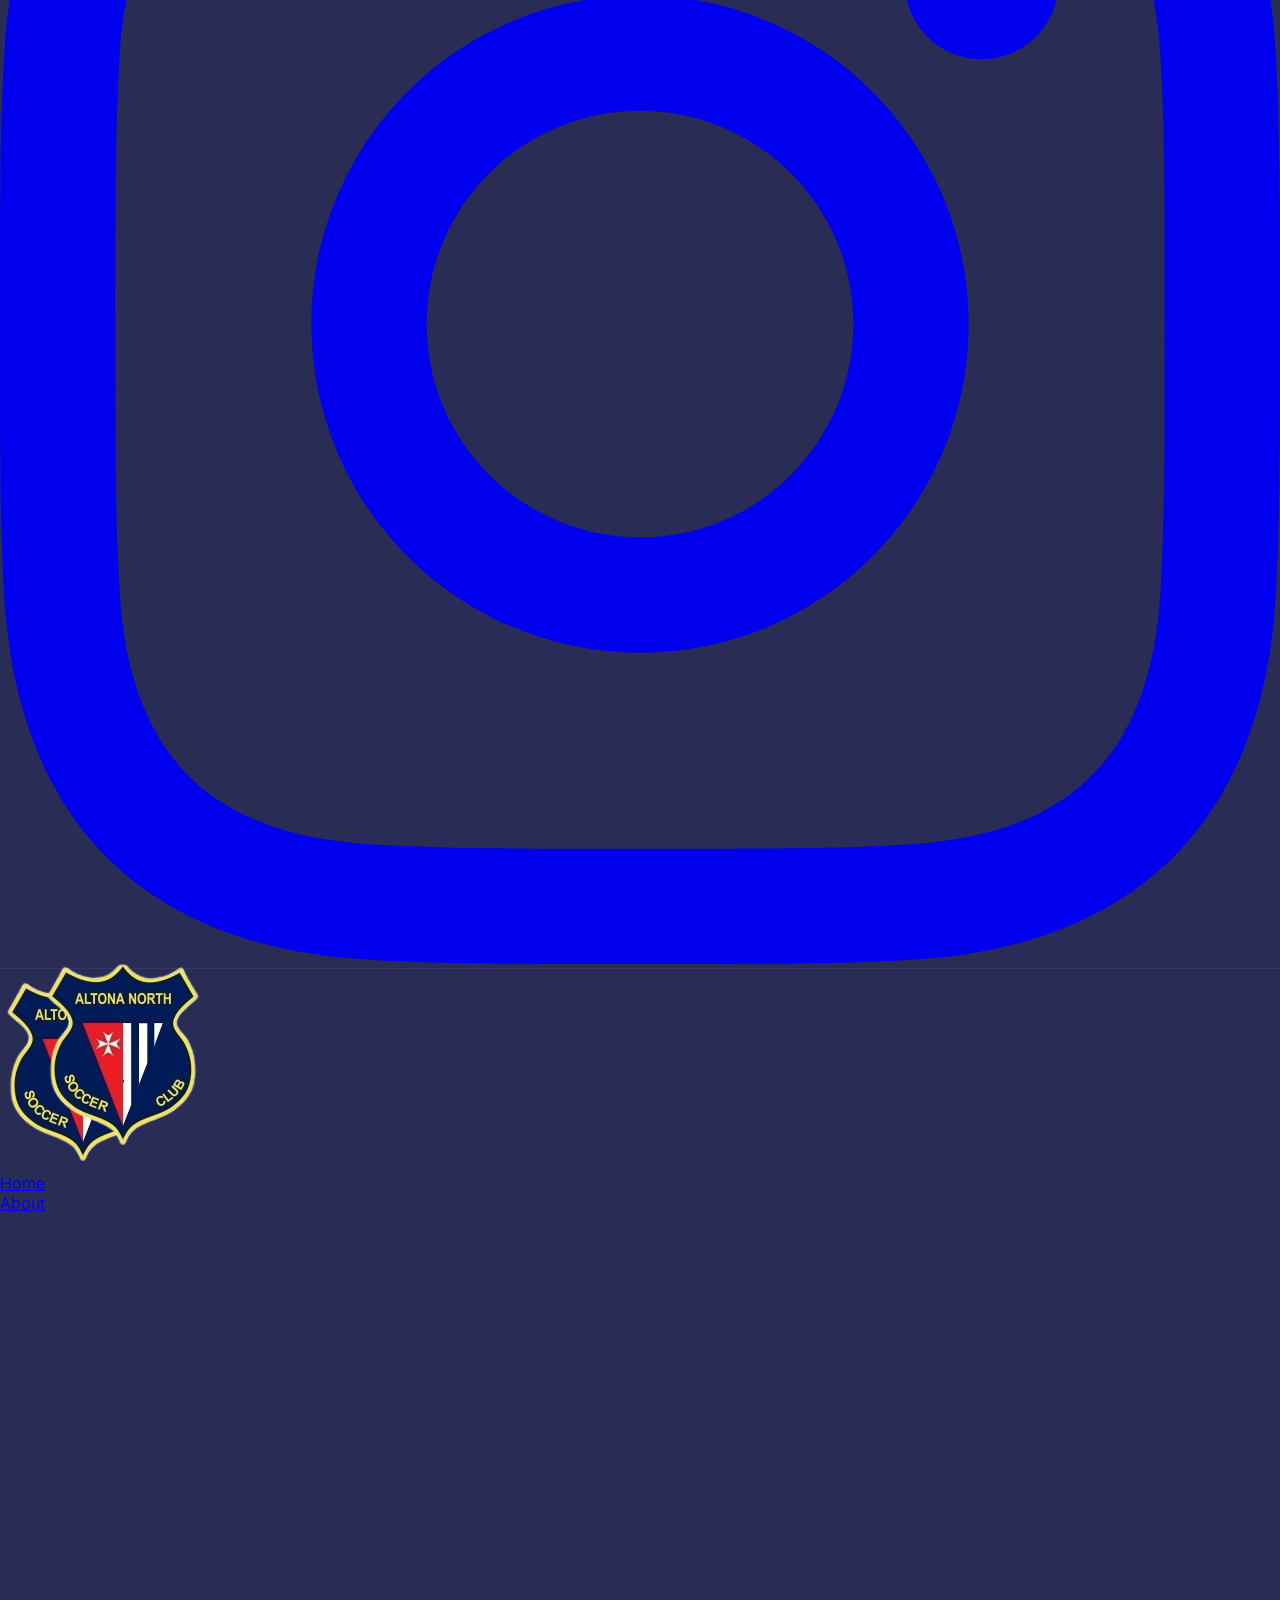
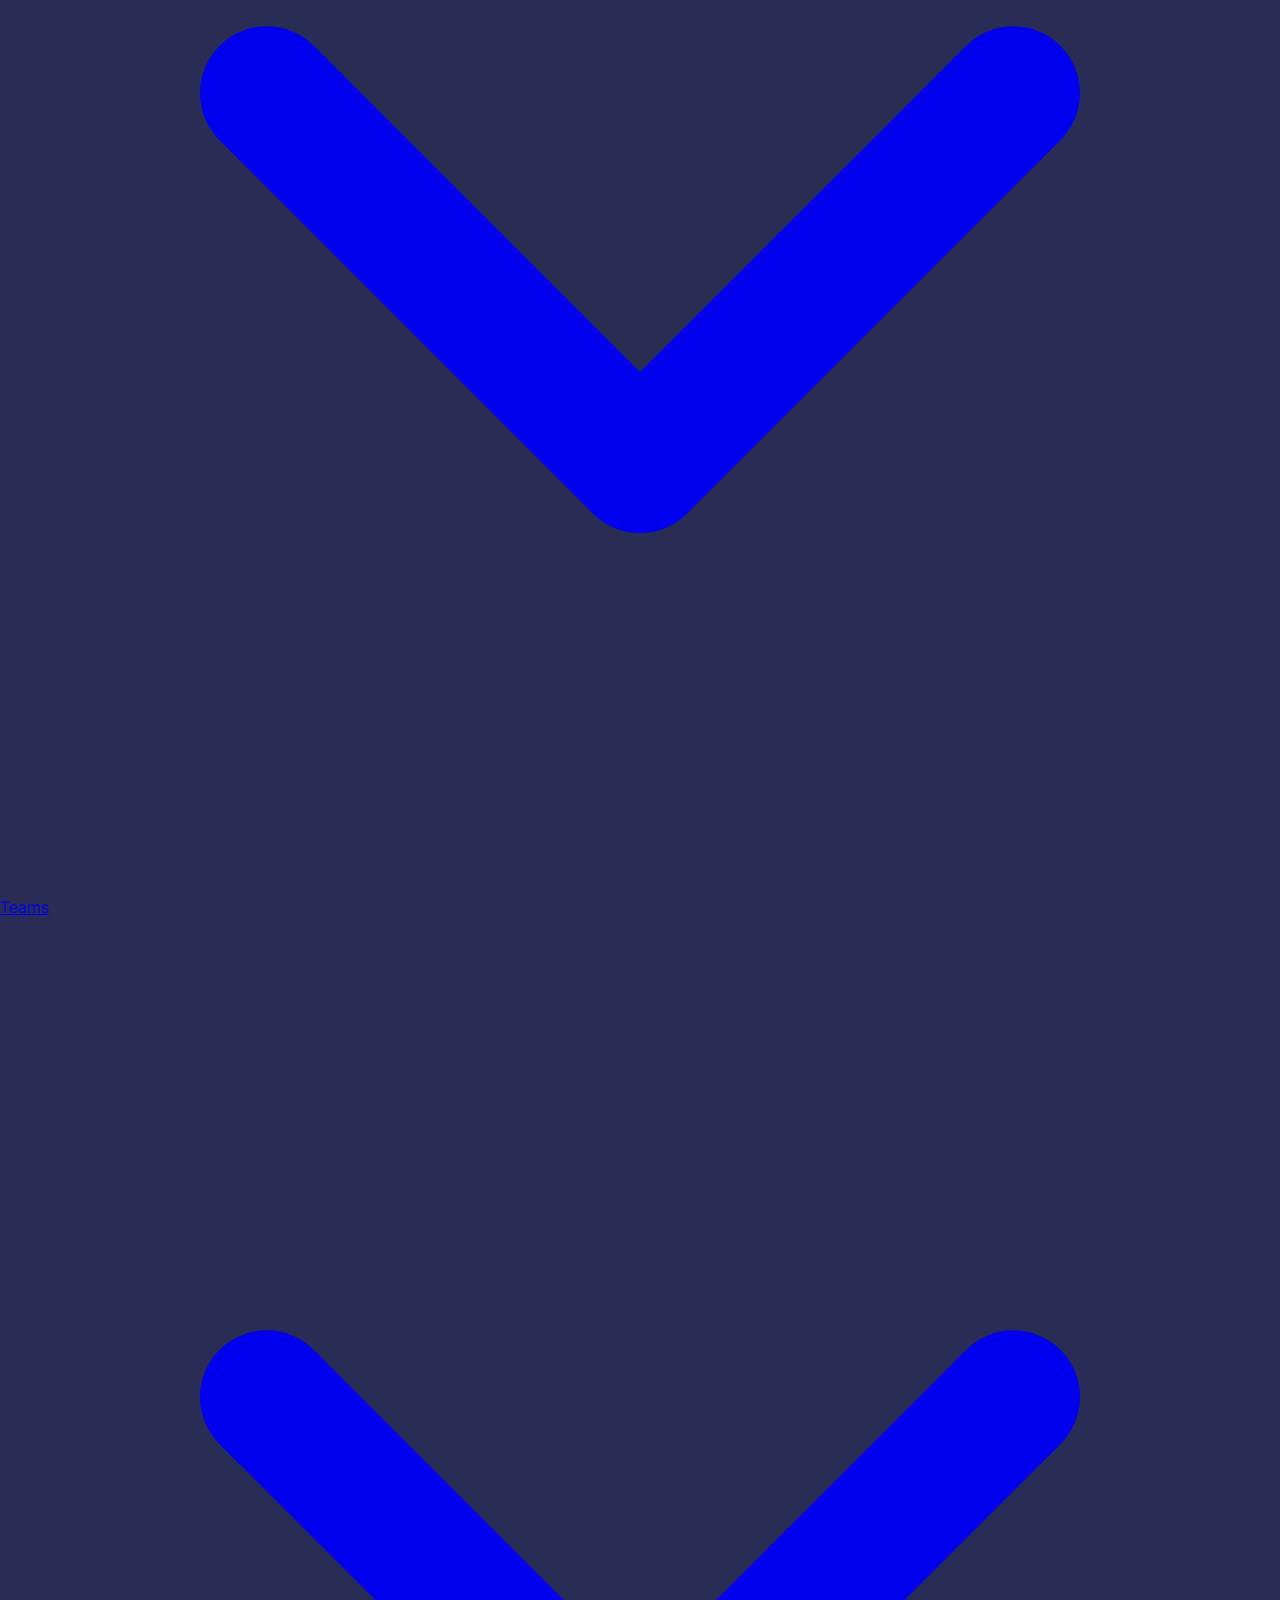
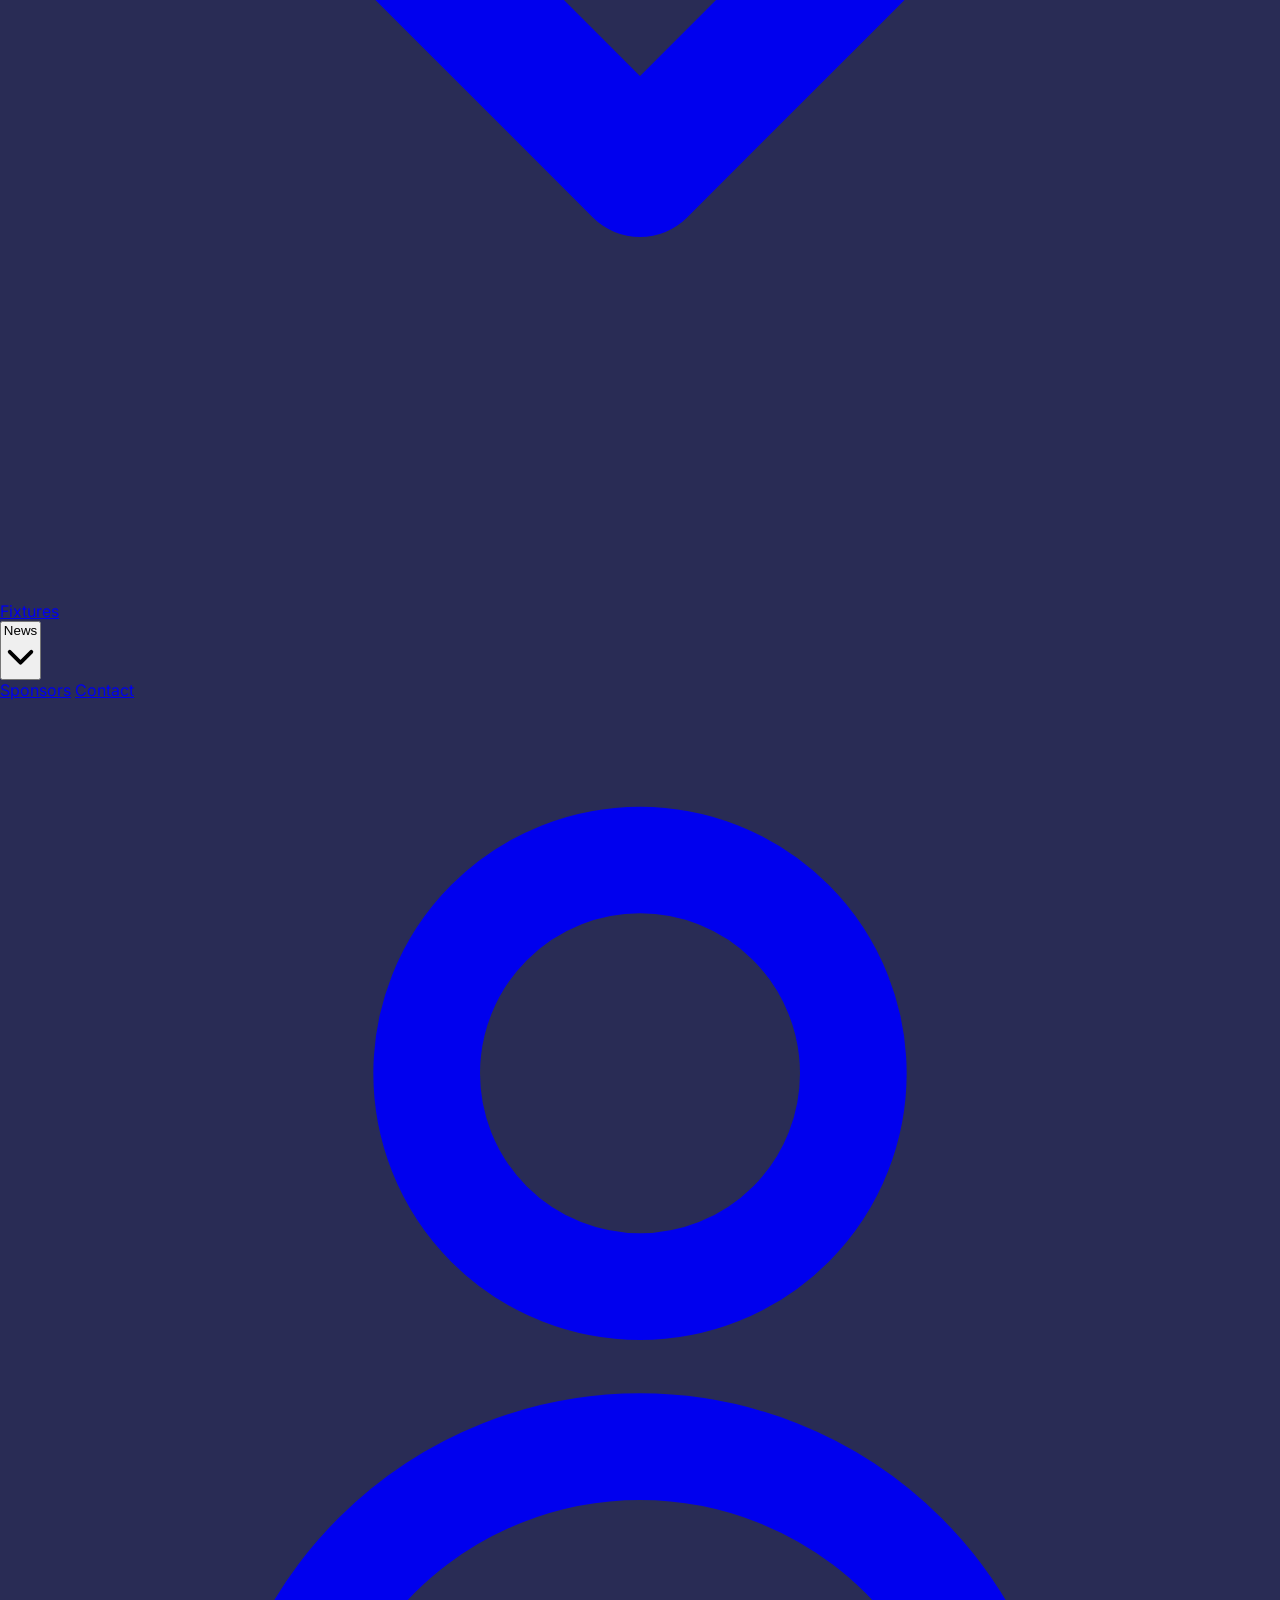
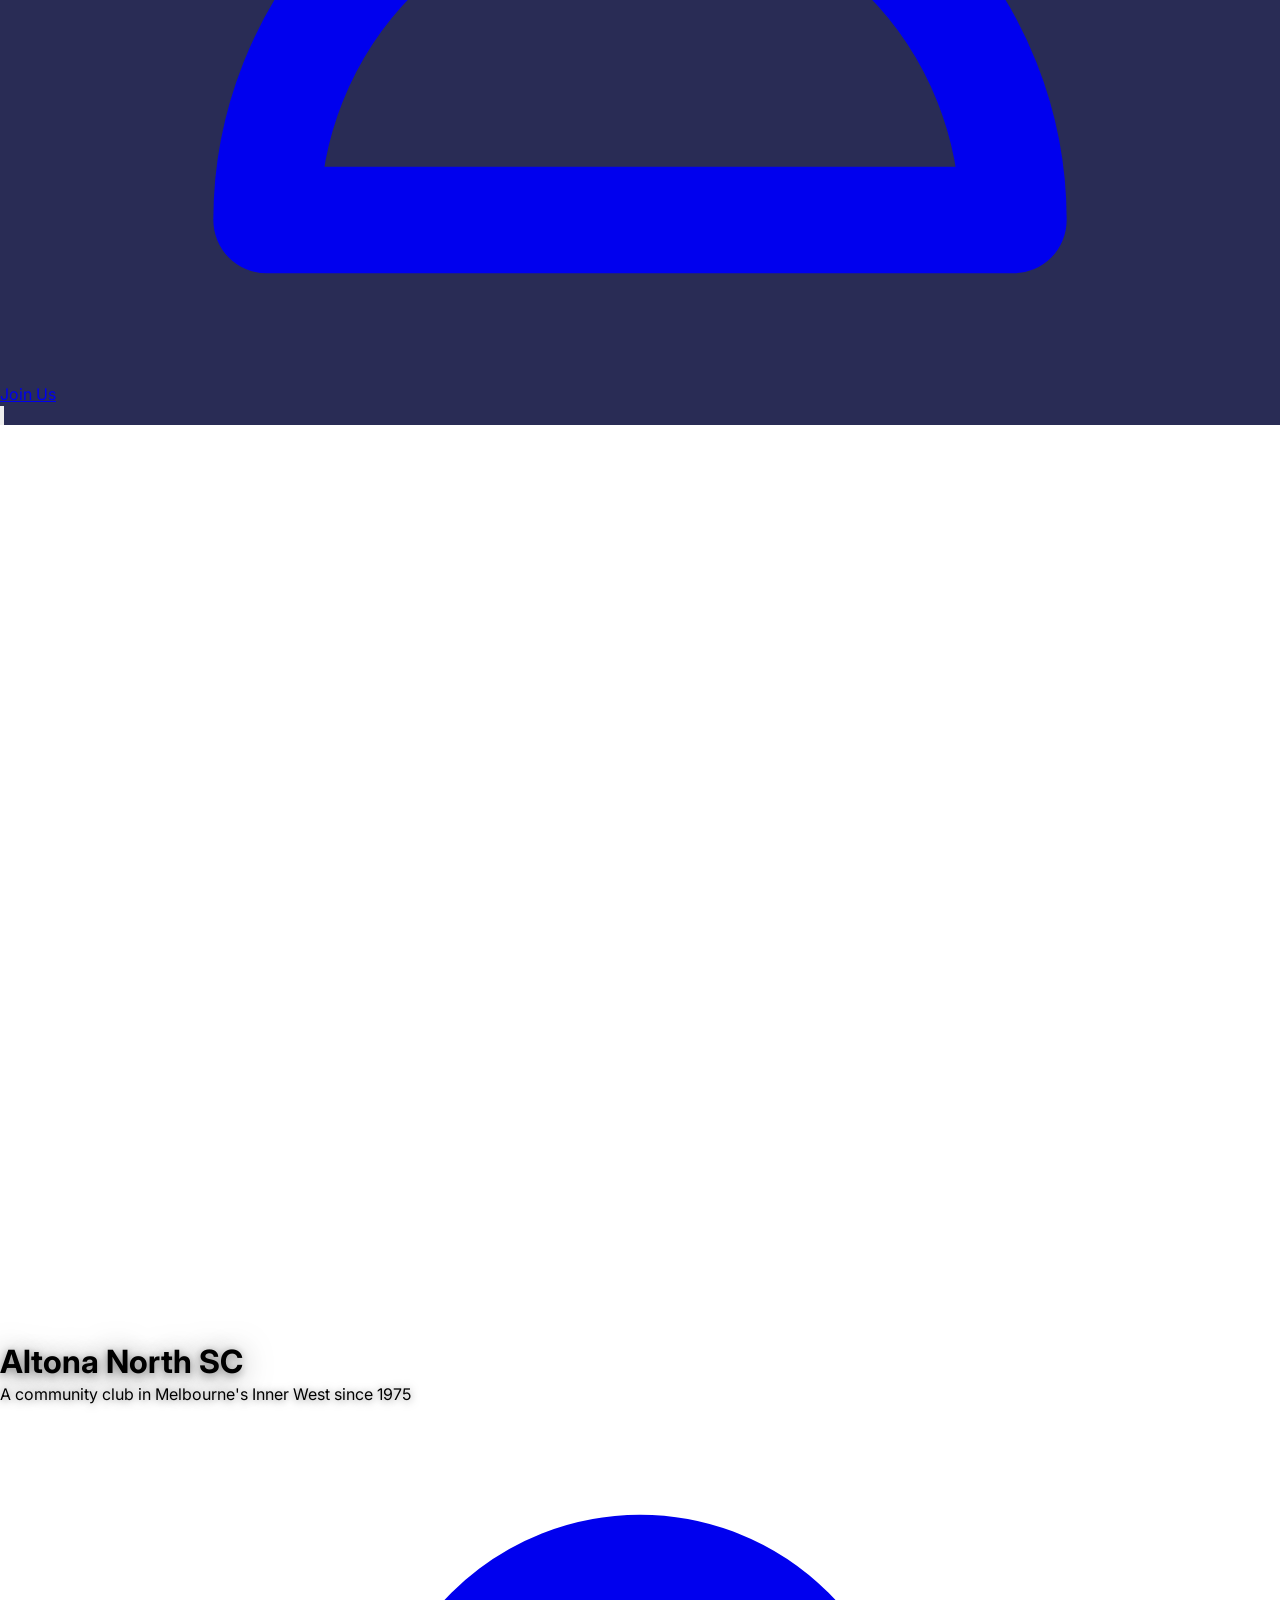
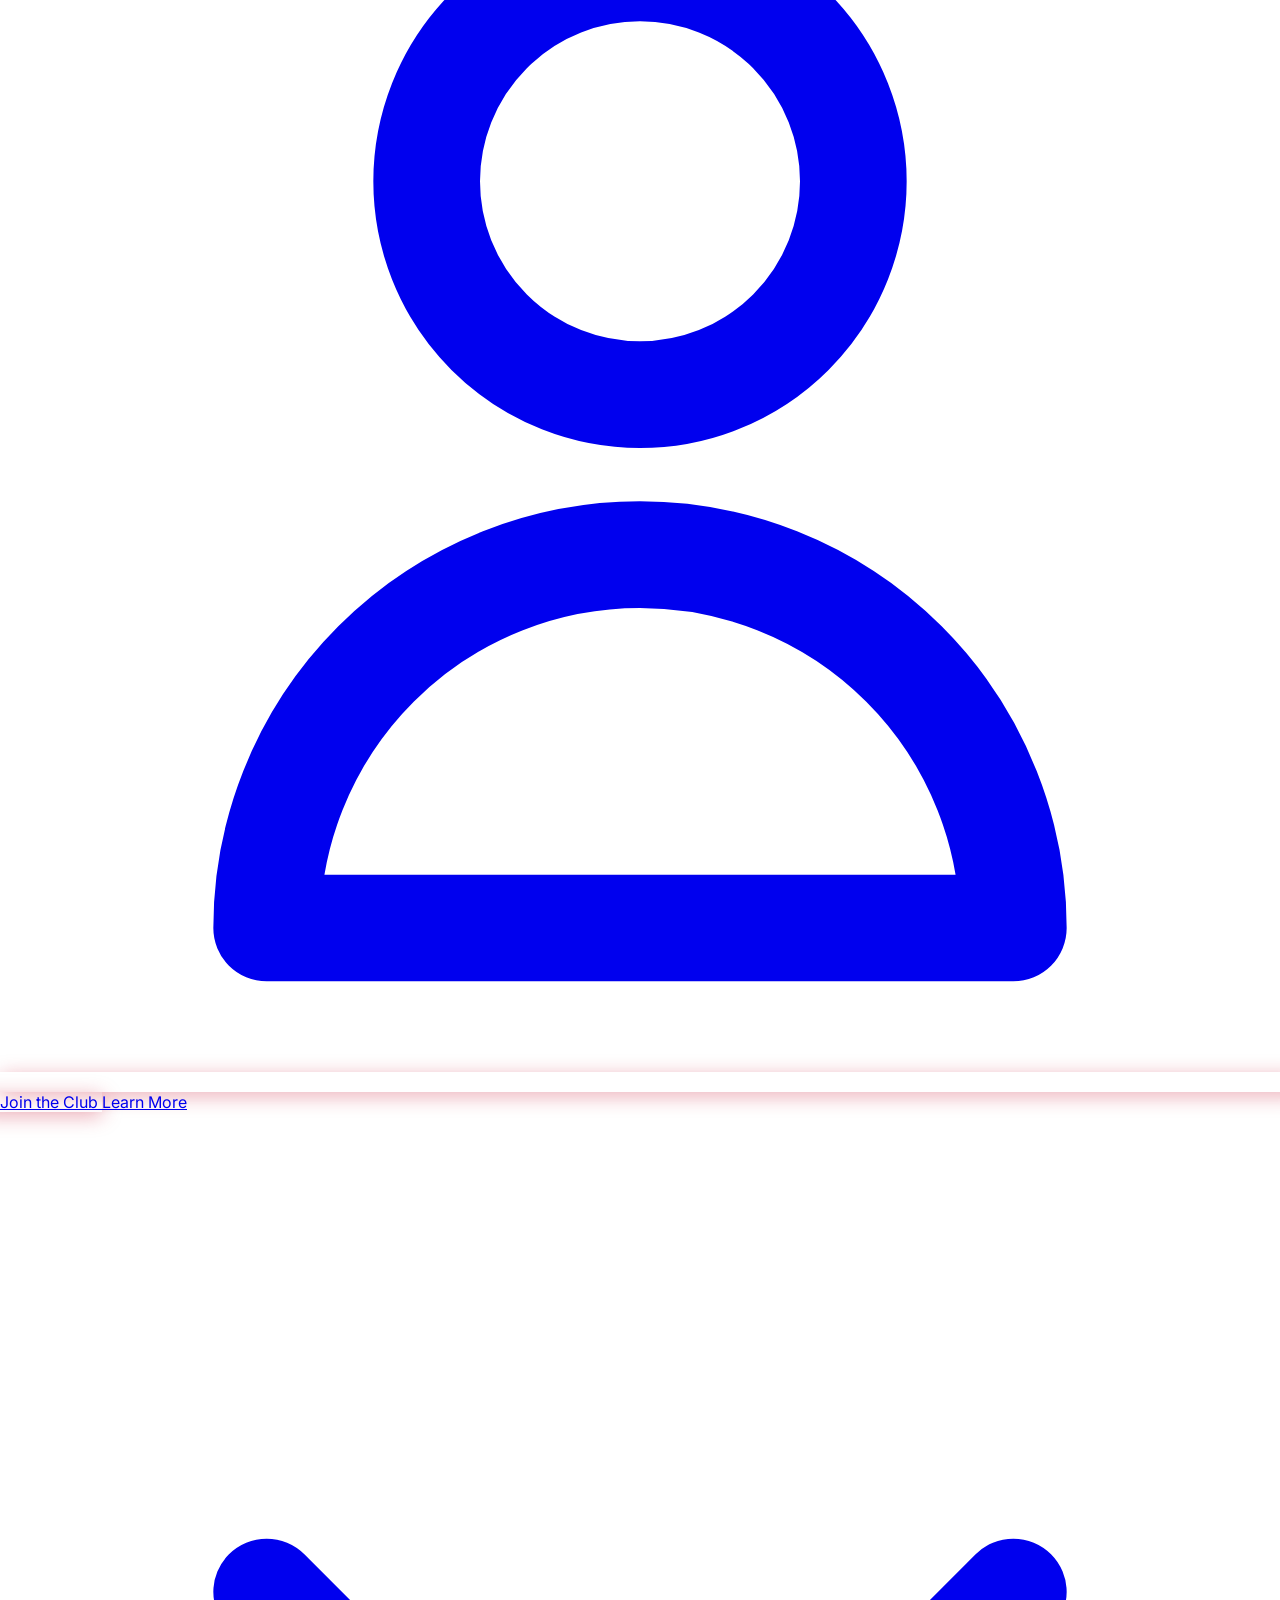
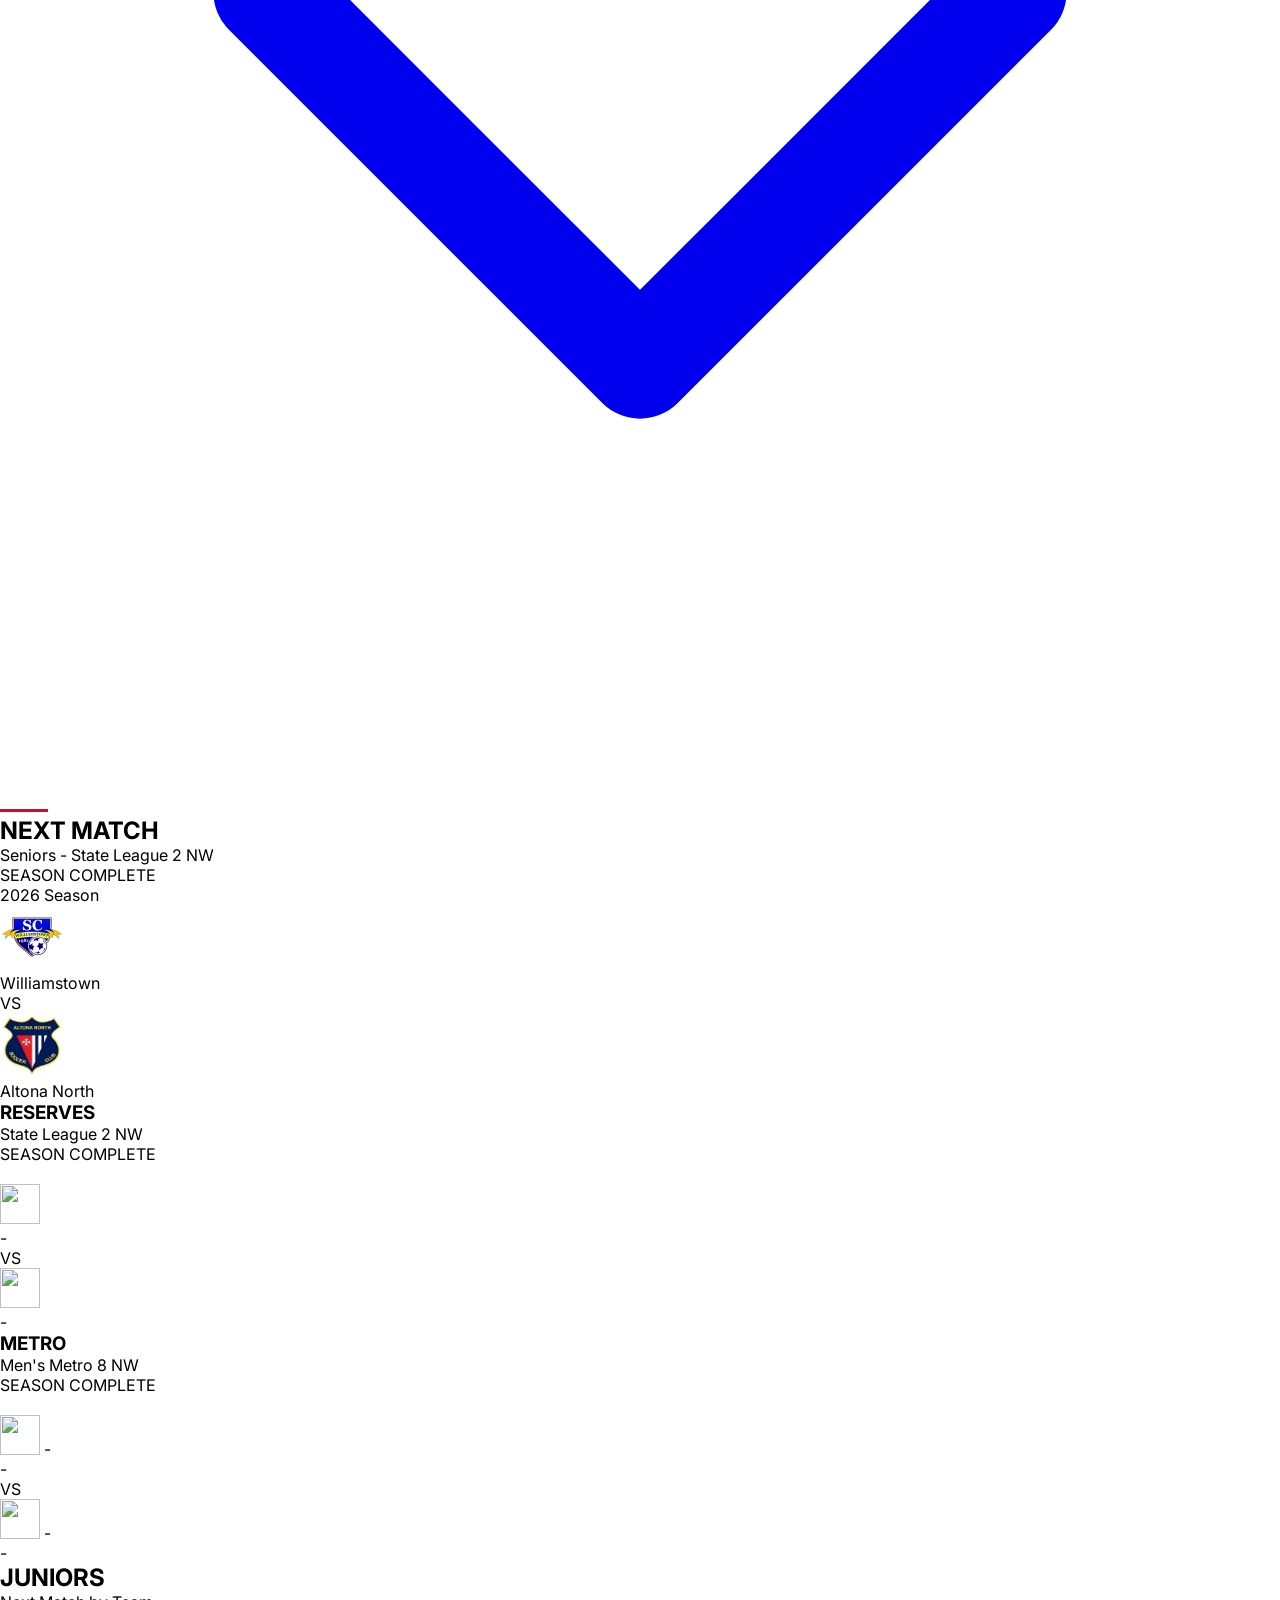
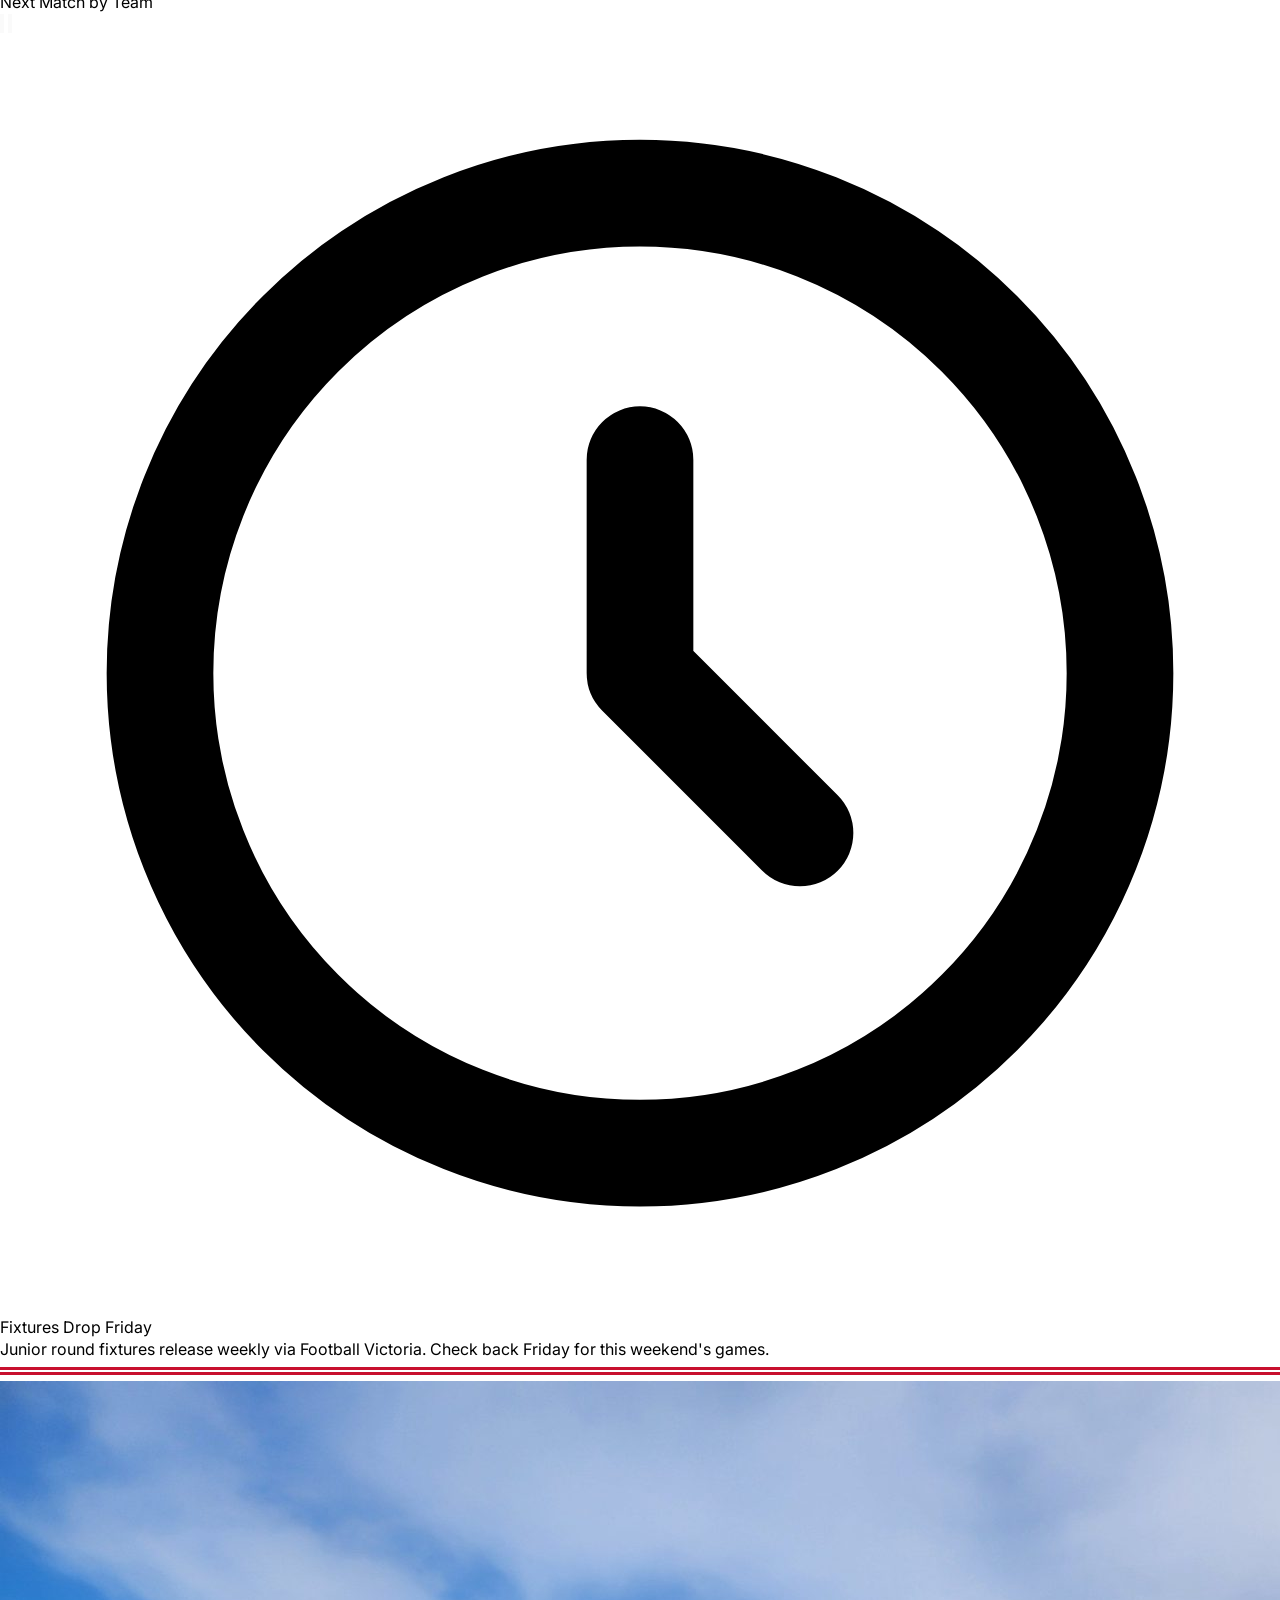
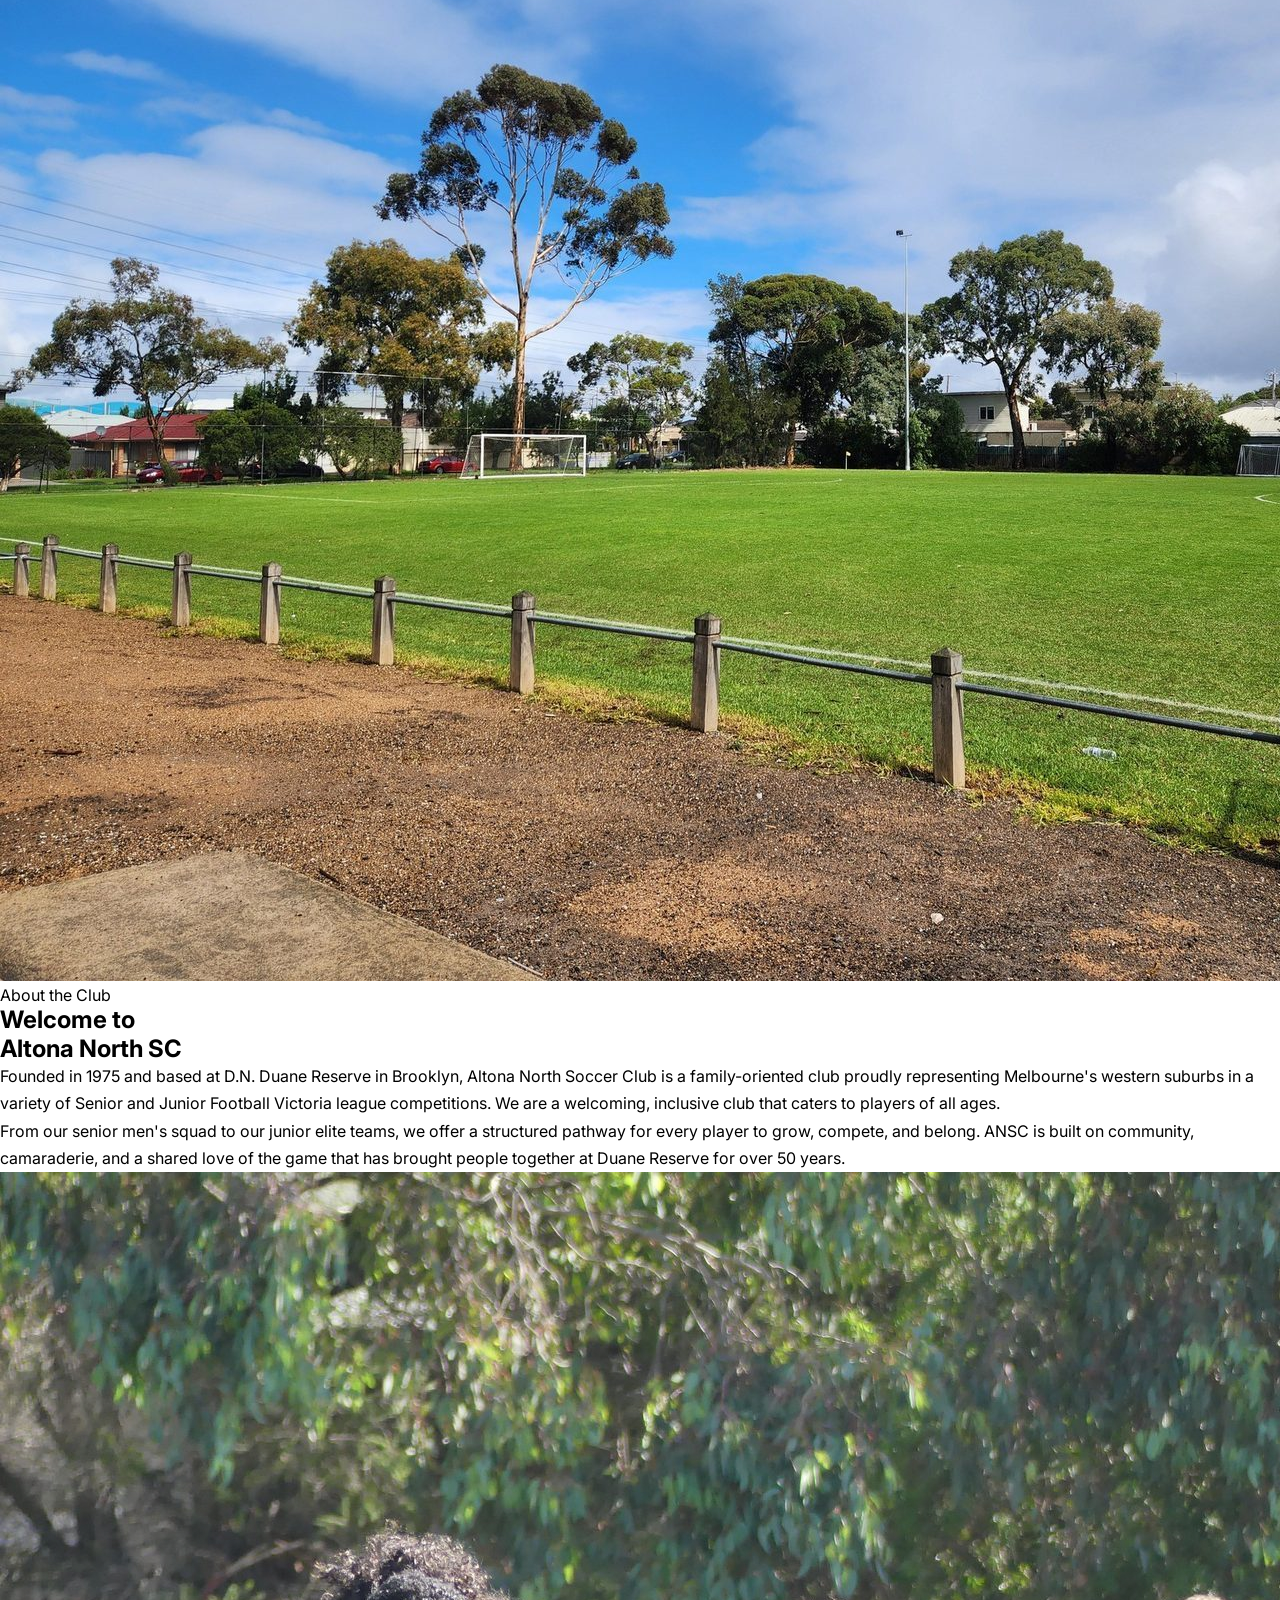
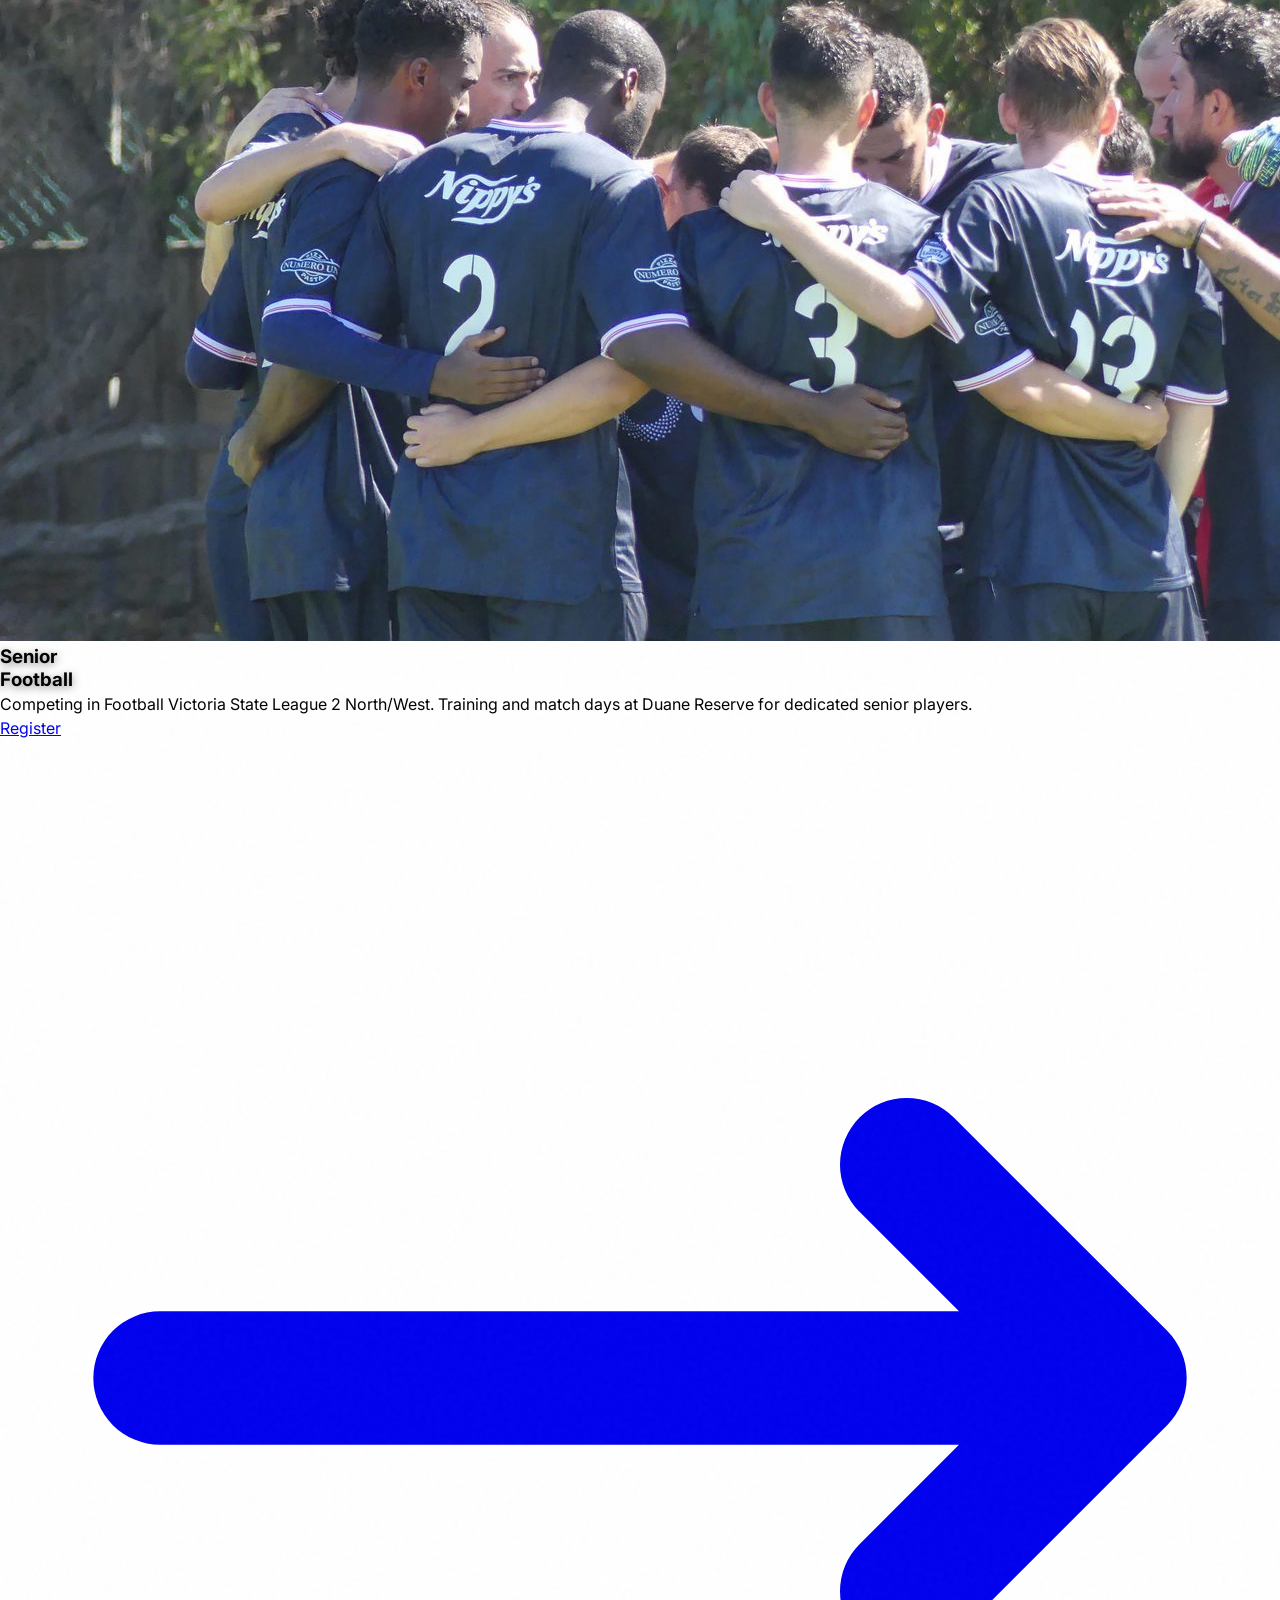
==== commit 743a34c1: "WP HQ focus 2026-08-30: srcset + lazy the below-fold hero and fixture crests (LCP <4000ms)" ====
--- a/index.html
+++ b/index.html
@@ -1014,7 +1014,7 @@
                         <div class="flex items-center justify-center gap-6 md:gap-10 mb-4 md:mb-8">
                             <div class="flex flex-col items-center gap-3">
                                 <div class="w-16 h-16 md:w-20 md:h-20 rounded-full bg-navy-50 flex items-center justify-center overflow-hidden border border-gray-100">
-                                    <img id="homeTeamLogo" src="Assets/Other Team Logos/Williamstown SC.webp" alt="Williamstown" class="w-12 h-12 md:w-16 md:h-16 object-contain">
+                                    <img id="homeTeamLogo" src="Assets/Other Team Logos/Williamstown SC.webp" alt="Williamstown" class="w-12 h-12 md:w-16 md:h-16 object-contain" width="64" height="64" loading="lazy" decoding="async">
                                 </div>
                                 <span id="homeTeamName" class="font-heading text-sm md:text-base font-bold text-navy-950 tracking-wide uppercase">Williamstown</span>
                             </div>
@@ -1023,7 +1023,7 @@
 
                             <div class="flex flex-col items-center gap-3">
                                 <div class="w-16 h-16 md:w-20 md:h-20 rounded-full bg-gray-50 flex items-center justify-center overflow-hidden border border-gray-100">
-                                    <img id="awayTeamLogo" src="Assets/Logo.png" alt="Altona North" class="w-12 h-12 md:w-16 md:h-16 object-contain">
+                                    <img id="awayTeamLogo" src="Assets/Logo.png" alt="Altona North" class="w-12 h-12 md:w-16 md:h-16 object-contain" width="64" height="64" loading="lazy" decoding="async">
                                 </div>
                                 <span id="awayTeamName" class="font-heading text-sm md:text-base font-bold text-navy-950 tracking-wide uppercase">Altona North</span>
                             </div>
@@ -1050,7 +1050,7 @@
                             <div class="flex items-center justify-center gap-3 md:gap-4">
                                 <div class="flex flex-col items-center gap-1.5 min-w-0 flex-1">
                                     <div class="w-10 h-10 md:w-12 md:h-12 rounded-full bg-navy-50 flex items-center justify-center overflow-hidden border border-gray-100 shrink-0">
-                                        <img id="reservesHomeLogo" src="" alt="" class="w-8 h-8 md:w-10 md:h-10 object-contain">
+                                        <img id="reservesHomeLogo" src="" alt="" class="w-8 h-8 md:w-10 md:h-10 object-contain" width="40" height="40" loading="lazy" decoding="async">
                                     </div>
                                     <span id="reservesHomeName" class="font-heading text-[10px] md:text-[11px] font-bold text-navy-950 tracking-wide uppercase text-center leading-tight">-</span>
                                 </div>
@@ -1059,7 +1059,7 @@
 
                                 <div class="flex flex-col items-center gap-1.5 min-w-0 flex-1">
                                     <div class="w-10 h-10 md:w-12 md:h-12 rounded-full bg-gray-50 flex items-center justify-center overflow-hidden border border-gray-100 shrink-0">
-                                        <img id="reservesAwayLogo" src="" alt="" class="w-8 h-8 md:w-10 md:h-10 object-contain">
+                                        <img id="reservesAwayLogo" src="" alt="" class="w-8 h-8 md:w-10 md:h-10 object-contain" width="40" height="40" loading="lazy" decoding="async">
                                     </div>
                                     <span id="reservesAwayName" class="font-heading text-[10px] md:text-[11px] font-bold text-navy-950 tracking-wide uppercase text-center leading-tight">-</span>
                                 </div>
@@ -1083,7 +1083,7 @@
                             <div class="flex items-center justify-center gap-3 md:gap-4">
                                 <div class="flex flex-col items-center gap-1.5 min-w-0 flex-1">
                                     <div id="metroHomeBadge" class="w-10 h-10 md:w-12 md:h-12 rounded-full bg-navy-50 flex items-center justify-center overflow-hidden border border-gray-100 shrink-0">
-                                        <img id="metroHomeLogo" src="" alt="" class="w-8 h-8 md:w-10 md:h-10 object-contain hidden">
+                                        <img id="metroHomeLogo" src="" alt="" class="w-8 h-8 md:w-10 md:h-10 object-contain hidden" width="40" height="40" loading="lazy" decoding="async">
                                         <span id="metroHomeInitials" class="font-heading text-xs font-bold text-navy-950 tracking-wide">-</span>
                                     </div>
                                     <span id="metroHomeName" class="font-heading text-[10px] md:text-[11px] font-bold text-navy-950 tracking-wide uppercase text-center leading-tight">-</span>
@@ -1093,7 +1093,7 @@
 
                                 <div class="flex flex-col items-center gap-1.5 min-w-0 flex-1">
                                     <div id="metroAwayBadge" class="w-10 h-10 md:w-12 md:h-12 rounded-full bg-gray-50 flex items-center justify-center overflow-hidden border border-gray-100 shrink-0">
-                                        <img id="metroAwayLogo" src="" alt="" class="w-8 h-8 md:w-10 md:h-10 object-contain hidden">
+                                        <img id="metroAwayLogo" src="" alt="" class="w-8 h-8 md:w-10 md:h-10 object-contain hidden" width="40" height="40" loading="lazy" decoding="async">
                                         <span id="metroAwayInitials" class="font-heading text-xs font-bold text-navy-950 tracking-wide">-</span>
                                     </div>
                                     <span id="metroAwayName" class="font-heading text-[10px] md:text-[11px] font-bold text-navy-950 tracking-wide uppercase text-center leading-tight">-</span>
@@ -1145,7 +1145,10 @@
             <div class="grid md:grid-cols-2 gap-12 md:gap-16 items-center">
                 <!-- Image -->
                 <div class="overflow-hidden fade-in">
-                    <img src="Assets/Hero Images/Pitch.jpg" alt="D.N. Duane Reserve home ground at Altona North Soccer Club" class="w-full h-[400px] md:h-[500px] object-cover" loading="lazy">
+                    <img src="Assets/Hero Images/Pitch.jpg"
+                         srcset="Assets/Hero%20Images/Pitch-sm.jpg 900w, Assets/Hero%20Images/Pitch.jpg 1600w"
+                         sizes="(max-width: 767px) 100vw, 50vw"
+                         alt="D.N. Duane Reserve home ground at Altona North Soccer Club" class="w-full h-[400px] md:h-[500px] object-cover" width="1600" height="1200" loading="lazy" decoding="async">
                 </div>
 
                 <!-- Content -->
@@ -1186,7 +1189,7 @@
                                 Register
                                 <svg class="w-4 h-4" fill="none" stroke="currentColor" viewBox="0 0 24 24"><path stroke-linecap="round" stroke-linejoin="round" stroke-width="2.5" d="M17 8l4 4m0 0l-4 4m4-4H3"/></svg>
                             </a>
-                            <a href="seniors.html" class="inline-flex items-center justify-center gap-2 border border-white/30 text-white px-6 py-3 font-heading text-sm font-bold tracking-[0.12em] uppercase transition-colors duration-200 hover:bg-white/10 focus-visible:outline focus-visible:outline-2 focus-visible:outline-white focus-visible:outline-offset-2">
+                            <a href="senior-football.html" class="inline-flex items-center justify-center gap-2 border border-white/30 text-white px-6 py-3 font-heading text-sm font-bold tracking-[0.12em] uppercase transition-colors duration-200 hover:bg-white/10 focus-visible:outline focus-visible:outline-2 focus-visible:outline-white focus-visible:outline-offset-2">
                                 Learn More
                             </a>
                         </div>
@@ -1207,7 +1210,7 @@
                                 Register
                                 <svg class="w-4 h-4" fill="none" stroke="currentColor" viewBox="0 0 24 24"><path stroke-linecap="round" stroke-linejoin="round" stroke-width="2.5" d="M17 8l4 4m0 0l-4 4m4-4H3"/></svg>
                             </a>
-                            <a href="juniors.html" class="inline-flex items-center justify-center gap-2 border border-white/30 text-white px-6 py-3 font-heading text-sm font-bold tracking-[0.12em] uppercase transition-colors duration-200 hover:bg-white/10 focus-visible:outline focus-visible:outline-2 focus-visible:outline-white focus-visible:outline-offset-2">
+                            <a href="junior-football.html" class="inline-flex items-center justify-center gap-2 border border-white/30 text-white px-6 py-3 font-heading text-sm font-bold tracking-[0.12em] uppercase transition-colors duration-200 hover:bg-white/10 focus-visible:outline focus-visible:outline-2 focus-visible:outline-white focus-visible:outline-offset-2">
                                 Learn More
                             </a>
                         </div>
@@ -1256,7 +1259,10 @@
     <section class="relative py-24 md:py-32 overflow-hidden">
         <!-- Background image -->
         <div class="absolute inset-0">
-            <img src="Assets/Hero Images/Pitch.jpg" alt="" class="w-full h-full object-cover object-bottom" loading="lazy">
+            <img src="Assets/Hero Images/Pitch.jpg"
+                 srcset="Assets/Hero%20Images/Pitch-sm.jpg 900w, Assets/Hero%20Images/Pitch.jpg 1600w"
+                 sizes="100vw"
+                 alt="" class="w-full h-full object-cover object-bottom" width="1600" height="1200" loading="lazy" decoding="async">
             <div class="absolute inset-0 bg-gradient-to-b from-black/70 via-black/55 to-black/70"></div>
             <div class="absolute inset-0 bg-navy-950/40"></div>
         </div>
@@ -1825,10 +1831,10 @@
                 const awayBadge = fHome ? 'bg-white' : 'bg-gray-50';
                 const badgeBorder = fHome ? 'border-white/30' : 'border-gray-100';
                 const homeCrest = f.homeLogo
-                    ? `<img src="${f.homeLogo}" alt="${f.home}" class="w-8 h-8 object-contain">`
+                    ? `<img src="${f.homeLogo}" alt="${f.home}" class="w-8 h-8 object-contain" width="32" height="32" loading="lazy" decoding="async">`
                     : `<span class="font-heading text-[10px] font-bold text-navy-950 tracking-wide">${getInitials(f.home)}</span>`;
                 const awayCrest = f.awayLogo
-                    ? `<img src="${f.awayLogo}" alt="${f.away}" class="w-8 h-8 object-contain">`
+                    ? `<img src="${f.awayLogo}" alt="${f.away}" class="w-8 h-8 object-contain" width="32" height="32" loading="lazy" decoding="async">`
                     : `<span class="font-heading text-[10px] font-bold text-navy-950 tracking-wide">${getInitials(f.away)}</span>`;
                 return `
                     <div class="flex items-center gap-3 px-3.5 py-2.5 rounded-lg ${rowClass}">
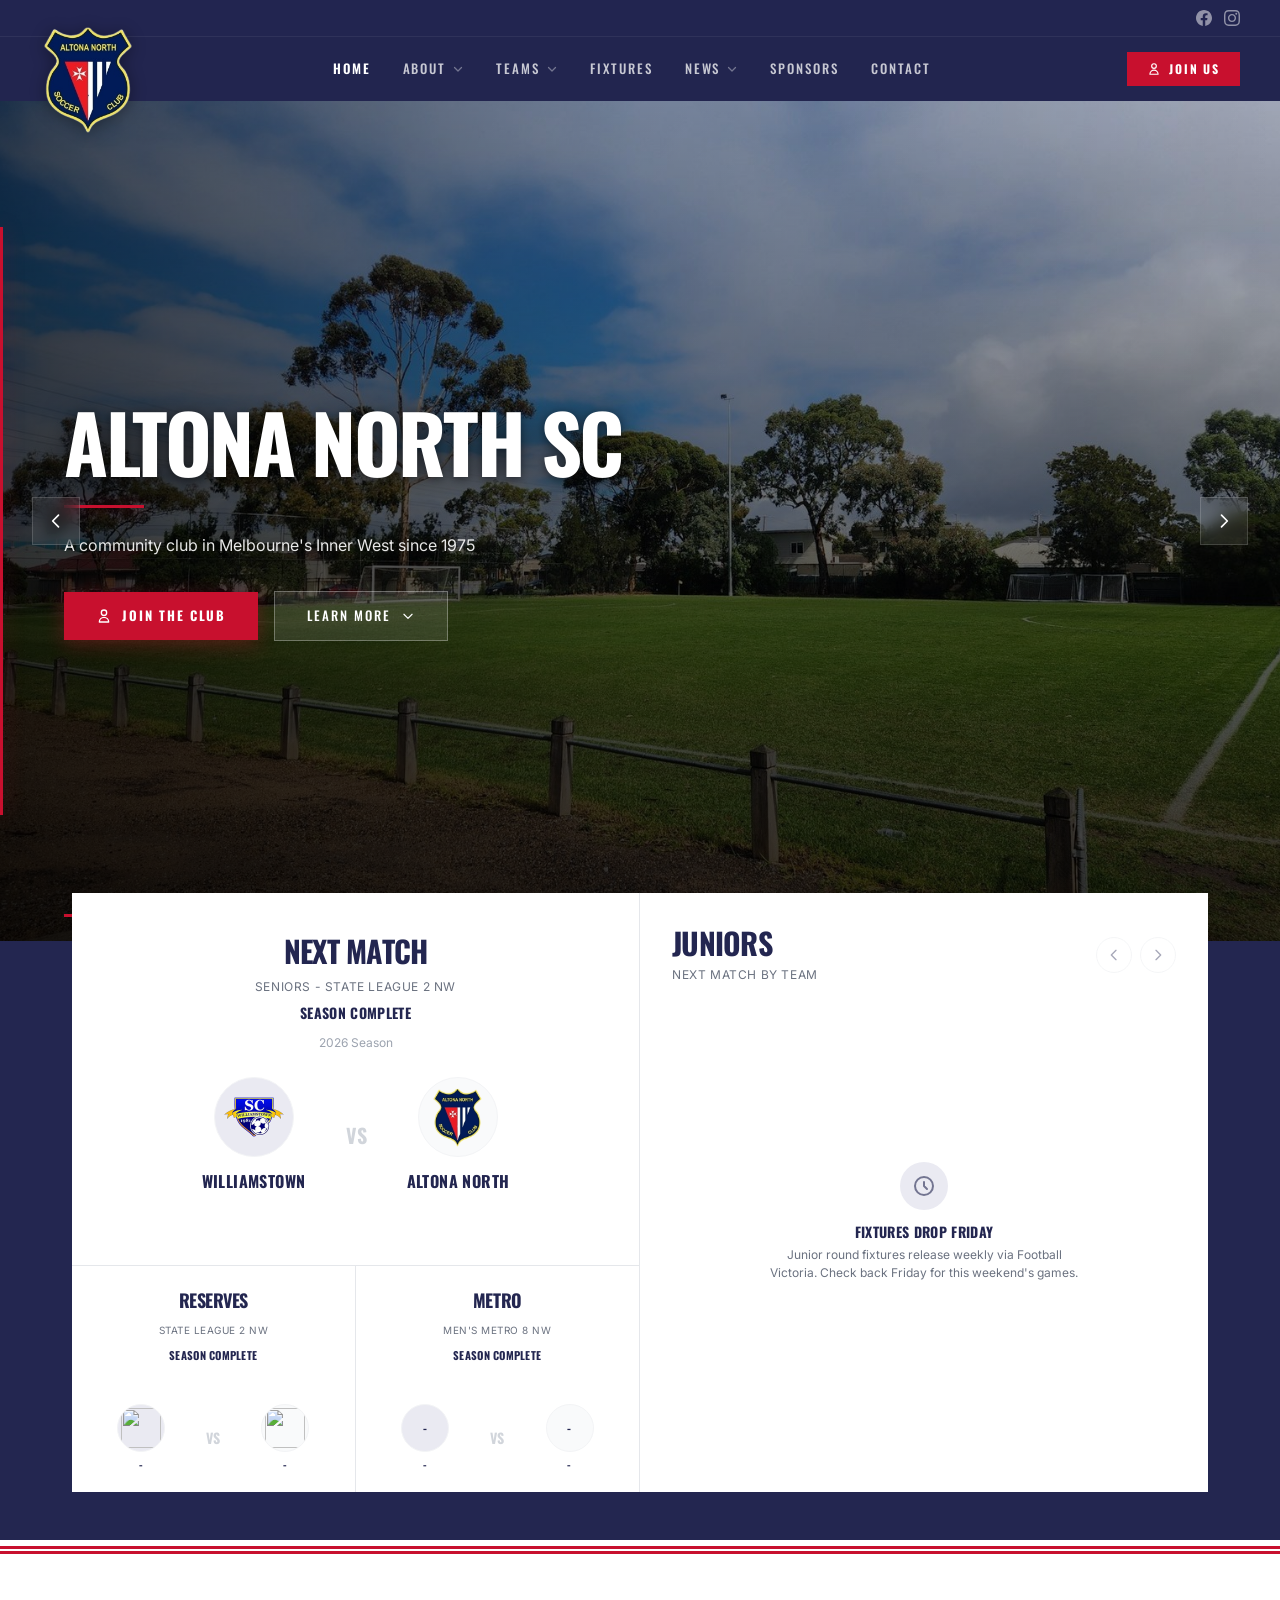
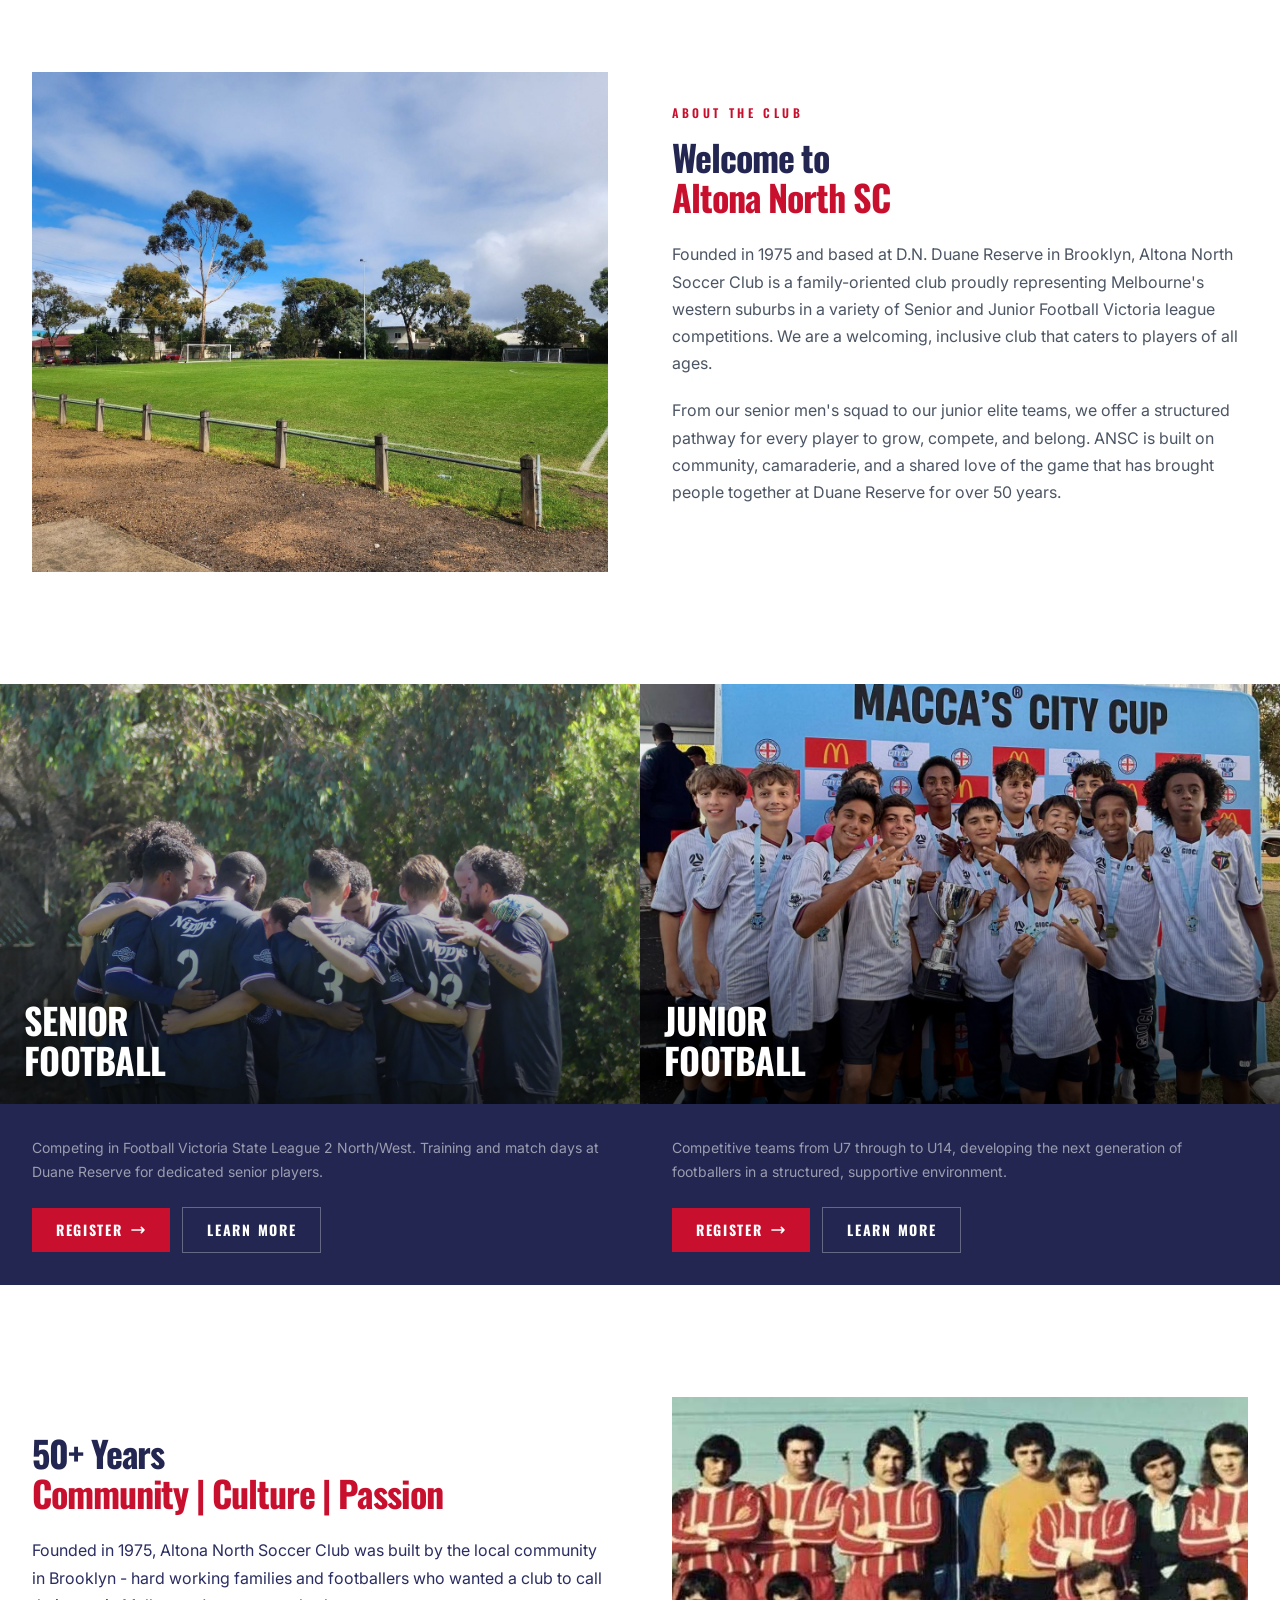
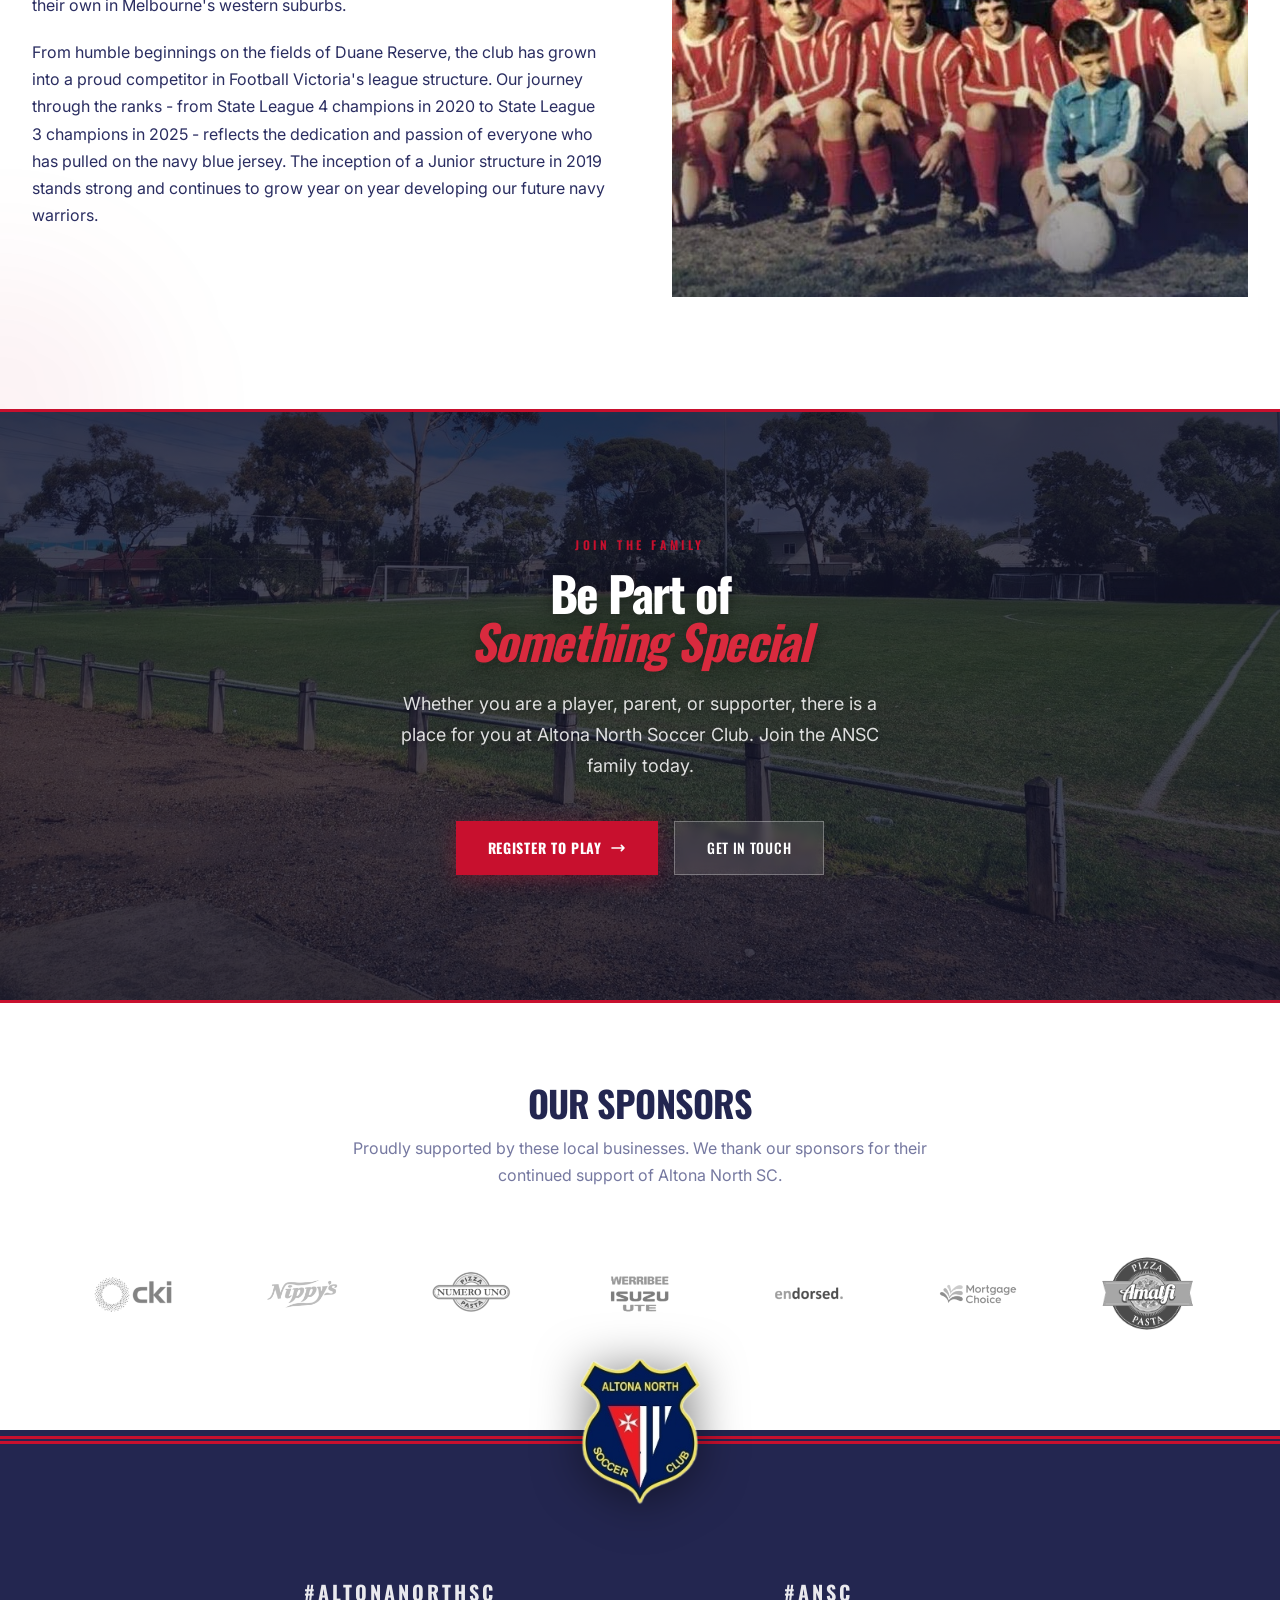
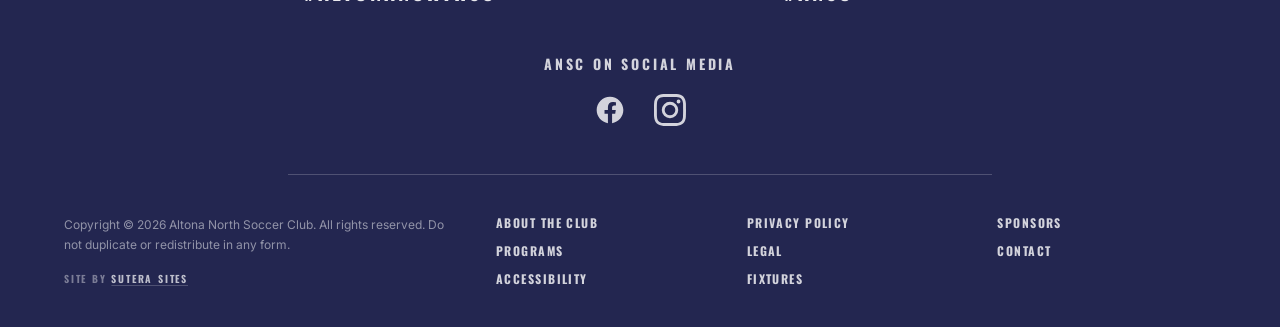
==== commit e0583df2: "Replace the runtime Tailwind CDN with a precompiled stylesheet cdn.tailwindcss.com shipped the whole" ====
--- a/index.html
+++ b/index.html
@@ -36,48 +36,10 @@
     <meta name="ICBM" content="-37.8232, 144.8489">
     <link rel="icon" type="image/png" href="Assets/Logo.png">
     <link rel="apple-touch-icon" href="Assets/Logo.png">
-    <script src="https://cdn.tailwindcss.com"></script>
+<link rel="stylesheet" href="styles.css" />
     <link rel="preconnect" href="https://fonts.googleapis.com">
     <link rel="preconnect" href="https://fonts.gstatic.com" crossorigin>
     <link href="https://fonts.googleapis.com/css2?family=Oswald:wght@400;500;600;700&family=Inter:wght@300;400;500;600&display=swap" rel="stylesheet">
-    <script>
-        tailwind.config = {
-            theme: {
-                extend: {
-                    colors: {
-                        navy: {
-                            50: '#eaeaf2',
-                            100: '#cbcbdf',
-                            200: '#a8a9c9',
-                            300: '#8587b3',
-                            400: '#6a6da2',
-                            500: '#505391',
-                            600: '#474a86',
-                            700: '#3b3e77',
-                            800: '#303368',
-                            900: '#2a2d61',
-                            950: '#232650'
-                        },
-                        gold: {
-                            300: '#e8485a',
-                            400: '#d92a3e',
-                            500: '#c8102e',
-                            600: '#a00d25'
-                        },
-                        accent: {
-                            500: '#c8102e',
-                            600: '#a00d25',
-                            700: '#80091c'
-                        }
-                    },
-                    fontFamily: {
-                        heading: ['Oswald', 'sans-serif'],
-                        body: ['Inter', 'sans-serif']
-                    }
-                }
-            }
-        }
-    </script>
     <style>
         * { margin: 0; padding: 0; box-sizing: border-box; }
         html, body { overflow-x: hidden; }
--- a/styles.css
+++ b/styles.css
@@ -0,0 +1,2 @@
+*,:after,:before{--tw-border-spacing-x:0;--tw-border-spacing-y:0;--tw-translate-x:0;--tw-translate-y:0;--tw-rotate:0;--tw-skew-x:0;--tw-skew-y:0;--tw-scale-x:1;--tw-scale-y:1;--tw-pan-x: ;--tw-pan-y: ;--tw-pinch-zoom: ;--tw-scroll-snap-strictness:proximity;--tw-gradient-from-position: ;--tw-gradient-via-position: ;--tw-gradient-to-position: ;--tw-ordinal: ;--tw-slashed-zero: ;--tw-numeric-figure: ;--tw-numeric-spacing: ;--tw-numeric-fraction: ;--tw-ring-inset: ;--tw-ring-offset-width:0px;--tw-ring-offset-color:#fff;--tw-ring-color:rgba(59,130,246,.5);--tw-ring-offset-shadow:0 0 #0000;--tw-ring-shadow:0 0 #0000;--tw-shadow:0 0 #0000;--tw-shadow-colored:0 0 #0000;--tw-blur: ;--tw-brightness: ;--tw-contrast: ;--tw-grayscale: ;--tw-hue-rotate: ;--tw-invert: ;--tw-saturate: ;--tw-sepia: ;--tw-drop-shadow: ;--tw-backdrop-blur: ;--tw-backdrop-brightness: ;--tw-backdrop-contrast: ;--tw-backdrop-grayscale: ;--tw-backdrop-hue-rotate: ;--tw-backdrop-invert: ;--tw-backdrop-opacity: ;--tw-backdrop-saturate: ;--tw-backdrop-sepia: ;--tw-contain-size: ;--tw-contain-layout: ;--tw-contain-paint: ;--tw-contain-style: }::backdrop{--tw-border-spacing-x:0;--tw-border-spacing-y:0;--tw-translate-x:0;--tw-translate-y:0;--tw-rotate:0;--tw-skew-x:0;--tw-skew-y:0;--tw-scale-x:1;--tw-scale-y:1;--tw-pan-x: ;--tw-pan-y: ;--tw-pinch-zoom: ;--tw-scroll-snap-strictness:proximity;--tw-gradient-from-position: ;--tw-gradient-via-position: ;--tw-gradient-to-position: ;--tw-ordinal: ;--tw-slashed-zero: ;--tw-numeric-figure: ;--tw-numeric-spacing: ;--tw-numeric-fraction: ;--tw-ring-inset: ;--tw-ring-offset-width:0px;--tw-ring-offset-color:#fff;--tw-ring-color:rgba(59,130,246,.5);--tw-ring-offset-shadow:0 0 #0000;--tw-ring-shadow:0 0 #0000;--tw-shadow:0 0 #0000;--tw-shadow-colored:0 0 #0000;--tw-blur: ;--tw-brightness: ;--tw-contrast: ;--tw-grayscale: ;--tw-hue-rotate: ;--tw-invert: ;--tw-saturate: ;--tw-sepia: ;--tw-drop-shadow: ;--tw-backdrop-blur: ;--tw-backdrop-brightness: ;--tw-backdrop-contrast: ;--tw-backdrop-grayscale: ;--tw-backdrop-hue-rotate: ;--tw-backdrop-invert: ;--tw-backdrop-opacity: ;--tw-backdrop-saturate: ;--tw-backdrop-sepia: ;--tw-contain-size: ;--tw-contain-layout: ;--tw-contain-paint: ;--tw-contain-style: }
+/*! tailwindcss v3.4.17 | MIT License | https://tailwindcss.com*/*,:after,:before{border:0 solid #e5e7eb;box-sizing:border-box}:after,:before{--tw-content:""}:host,html{line-height:1.5;-webkit-text-size-adjust:100%;font-family:ui-sans-serif,system-ui,sans-serif,Apple Color Emoji,Segoe UI Emoji,Segoe UI Symbol,Noto Color Emoji;font-feature-settings:normal;font-variation-settings:normal;-moz-tab-size:4;-o-tab-size:4;tab-size:4;-webkit-tap-highlight-color:transparent}body{line-height:inherit;margin:0}hr{border-top-width:1px;color:inherit;height:0}abbr:where([title]){-webkit-text-decoration:underline dotted;text-decoration:underline dotted}h1,h2,h3,h4,h5,h6{font-size:inherit;font-weight:inherit}a{color:inherit;text-decoration:inherit}b,strong{font-weight:bolder}code,kbd,pre,samp{font-family:ui-monospace,SFMono-Regular,Menlo,Monaco,Consolas,Liberation Mono,Courier New,monospace;font-feature-settings:normal;font-size:1em;font-variation-settings:normal}small{font-size:80%}sub,sup{font-size:75%;line-height:0;position:relative;vertical-align:baseline}sub{bottom:-.25em}sup{top:-.5em}table{border-collapse:collapse;border-color:inherit;text-indent:0}button,input,optgroup,select,textarea{color:inherit;font-family:inherit;font-feature-settings:inherit;font-size:100%;font-variation-settings:inherit;font-weight:inherit;letter-spacing:inherit;line-height:inherit;margin:0;padding:0}button,select{text-transform:none}button,input:where([type=button]),input:where([type=reset]),input:where([type=submit]){-webkit-appearance:button;background-color:transparent;background-image:none}:-moz-focusring{outline:auto}:-moz-ui-invalid{box-shadow:none}progress{vertical-align:baseline}::-webkit-inner-spin-button,::-webkit-outer-spin-button{height:auto}[type=search]{-webkit-appearance:textfield;outline-offset:-2px}::-webkit-search-decoration{-webkit-appearance:none}::-webkit-file-upload-button{-webkit-appearance:button;font:inherit}summary{display:list-item}blockquote,dd,dl,figure,h1,h2,h3,h4,h5,h6,hr,p,pre{margin:0}fieldset{margin:0}fieldset,legend{padding:0}menu,ol,ul{list-style:none;margin:0;padding:0}dialog{padding:0}textarea{resize:vertical}input::-moz-placeholder,textarea::-moz-placeholder{color:#9ca3af;opacity:1}input::placeholder,textarea::placeholder{color:#9ca3af;opacity:1}[role=button],button{cursor:pointer}:disabled{cursor:default}audio,canvas,embed,iframe,img,object,svg,video{display:block;vertical-align:middle}img,video{height:auto;max-width:100%}[hidden]:where(:not([hidden=until-found])){display:none}.pointer-events-none{pointer-events:none}.visible{visibility:visible}.fixed{position:fixed}.absolute{position:absolute}.relative{position:relative}.sticky{position:sticky}.inset-0{inset:0}.-top-16{top:-4rem}.bottom-0{bottom:0}.bottom-6{bottom:1.5rem}.bottom-\[15\%\]{bottom:15%}.bottom-\[20\%\]{bottom:20%}.left-0{left:0}.left-1\/2{left:50%}.left-4{left:1rem}.left-6{left:1.5rem}.right-0{right:0}.right-4{right:1rem}.right-6{right:1.5rem}.top-0{top:0}.top-1\/2{top:50%}.top-2{top:.5rem}.top-4{top:1rem}.top-\[15\%\]{top:15%}.top-\[20\%\]{top:20%}.z-10{z-index:10}.z-20{z-index:20}.z-30{z-index:30}.z-50{z-index:50}.z-\[60\]{z-index:60}.z-\[70\]{z-index:70}.order-1{order:1}.order-2{order:2}.mx-2{margin-left:.5rem;margin-right:.5rem}.mx-auto{margin-left:auto;margin-right:auto}.-mt-1{margin-top:-.25rem}.-mt-8{margin-top:-2rem}.mb-0\.5{margin-bottom:.125rem}.mb-1{margin-bottom:.25rem}.mb-10{margin-bottom:2.5rem}.mb-12{margin-bottom:3rem}.mb-14{margin-bottom:3.5rem}.mb-16{margin-bottom:4rem}.mb-2{margin-bottom:.5rem}.mb-3{margin-bottom:.75rem}.mb-4{margin-bottom:1rem}.mb-5{margin-bottom:1.25rem}.mb-6{margin-bottom:1.5rem}.mb-7{margin-bottom:1.75rem}.mb-8{margin-bottom:2rem}.mb-9{margin-bottom:2.25rem}.ml-1{margin-left:.25rem}.ml-12{margin-left:3rem}.ml-24{margin-left:6rem}.ml-28{margin-left:7rem}.mt-0\.5{margin-top:.125rem}.mt-1{margin-top:.25rem}.mt-12{margin-top:3rem}.mt-16{margin-top:4rem}.mt-3{margin-top:.75rem}.mt-4{margin-top:1rem}.mt-6{margin-top:1.5rem}.mt-auto{margin-top:auto}.block{display:block}.flex{display:flex}.inline-flex{display:inline-flex}.grid{display:grid}.hidden{display:none}.aspect-\[4\/5\]{aspect-ratio:4/5}.h-1\.5{height:.375rem}.h-10{height:2.5rem}.h-12{height:3rem}.h-16{height:4rem}.h-24{height:6rem}.h-3{height:.75rem}.h-3\.5{height:.875rem}.h-32{height:8rem}.h-4{height:1rem}.h-48{height:12rem}.h-5{height:1.25rem}.h-6{height:1.5rem}.h-64{height:16rem}.h-7{height:1.75rem}.h-72{height:18rem}.h-8{height:2rem}.h-9{height:2.25rem}.h-\[350px\]{height:350px}.h-\[3px\]{height:3px}.h-\[400px\]{height:400px}.h-\[calc\(100vh-60px\)\]{height:calc(100vh - 60px)}.h-auto{height:auto}.h-full{height:100%}.h-px{height:1px}.max-h-16{max-height:4rem}.max-h-20{max-height:5rem}.max-h-\[1000px\]{max-height:1000px}.min-h-\[600px\]{min-height:600px}.w-1\.5{width:.375rem}.w-10{width:2.5rem}.w-11{width:2.75rem}.w-12{width:3rem}.w-16{width:4rem}.w-20{width:5rem}.w-24{width:6rem}.w-3{width:.75rem}.w-3\.5{width:.875rem}.w-32{width:8rem}.w-4{width:1rem}.w-5{width:1.25rem}.w-6{width:1.5rem}.w-7{width:1.75rem}.w-72{width:18rem}.w-8{width:2rem}.w-9{width:2.25rem}.w-\[2px\]{width:2px}.w-\[3px\]{width:3px}.w-auto{width:auto}.w-full{width:100%}.w-px{width:1px}.min-w-0{min-width:0}.max-w-2xl{max-width:42rem}.max-w-3xl{max-width:48rem}.max-w-4xl{max-width:56rem}.max-w-5xl{max-width:64rem}.max-w-6xl{max-width:72rem}.max-w-7xl{max-width:80rem}.max-w-\[1200px\]{max-width:1200px}.max-w-\[1400px\]{max-width:1400px}.max-w-lg{max-width:32rem}.max-w-md{max-width:28rem}.max-w-xl{max-width:36rem}.max-w-xs{max-width:20rem}.flex-1{flex:1 1 0%}.flex-shrink{flex-shrink:1}.shrink-0{flex-shrink:0}.grow{flex-grow:1}.-translate-x-1\/2{--tw-translate-x:-50%}.-translate-x-1\/2,.-translate-y-1\/2{transform:translate(var(--tw-translate-x),var(--tw-translate-y)) rotate(var(--tw-rotate)) skewX(var(--tw-skew-x)) skewY(var(--tw-skew-y)) scaleX(var(--tw-scale-x)) scaleY(var(--tw-scale-y))}.-translate-y-1\/2{--tw-translate-y:-50%}.translate-y-1\/2{--tw-translate-y:50%}.transform,.translate-y-1\/2{transform:translate(var(--tw-translate-x),var(--tw-translate-y)) rotate(var(--tw-rotate)) skewX(var(--tw-skew-x)) skewY(var(--tw-skew-y)) scaleX(var(--tw-scale-x)) scaleY(var(--tw-scale-y))}.cursor-not-allowed{cursor:not-allowed}.cursor-pointer{cursor:pointer}.list-none{list-style-type:none}.grid-cols-1{grid-template-columns:repeat(1,minmax(0,1fr))}.grid-cols-2{grid-template-columns:repeat(2,minmax(0,1fr))}.grid-cols-4{grid-template-columns:repeat(4,minmax(0,1fr))}.flex-col{flex-direction:column}.flex-wrap{flex-wrap:wrap}.items-start{align-items:flex-start}.items-end{align-items:flex-end}.items-center{align-items:center}.items-stretch{align-items:stretch}.justify-center{justify-content:center}.justify-between{justify-content:space-between}.justify-items-center{justify-items:center}.gap-0{gap:0}.gap-1{gap:.25rem}.gap-1\.5{gap:.375rem}.gap-10{gap:2.5rem}.gap-12{gap:3rem}.gap-2{gap:.5rem}.gap-2\.5{gap:.625rem}.gap-3{gap:.75rem}.gap-4{gap:1rem}.gap-5{gap:1.25rem}.gap-6{gap:1.5rem}.gap-8{gap:2rem}.gap-x-4{-moz-column-gap:1rem;column-gap:1rem}.gap-x-8{-moz-column-gap:2rem;column-gap:2rem}.gap-y-1\.5{row-gap:.375rem}.gap-y-3{row-gap:.75rem}.space-y-3>:not([hidden])~:not([hidden]){--tw-space-y-reverse:0;margin-bottom:calc(.75rem*var(--tw-space-y-reverse));margin-top:calc(.75rem*(1 - var(--tw-space-y-reverse)))}.space-y-4>:not([hidden])~:not([hidden]){--tw-space-y-reverse:0;margin-bottom:calc(1rem*var(--tw-space-y-reverse));margin-top:calc(1rem*(1 - var(--tw-space-y-reverse)))}.space-y-5>:not([hidden])~:not([hidden]){--tw-space-y-reverse:0;margin-bottom:calc(1.25rem*var(--tw-space-y-reverse));margin-top:calc(1.25rem*(1 - var(--tw-space-y-reverse)))}.space-y-6>:not([hidden])~:not([hidden]){--tw-space-y-reverse:0;margin-bottom:calc(1.5rem*var(--tw-space-y-reverse));margin-top:calc(1.5rem*(1 - var(--tw-space-y-reverse)))}.space-y-8>:not([hidden])~:not([hidden]){--tw-space-y-reverse:0;margin-bottom:calc(2rem*var(--tw-space-y-reverse));margin-top:calc(2rem*(1 - var(--tw-space-y-reverse)))}.overflow-hidden{overflow:hidden}.overflow-y-auto{overflow-y:auto}.whitespace-nowrap{white-space:nowrap}.rounded-full{border-radius:9999px}.rounded-lg{border-radius:.5rem}.border{border-width:1px}.border-b{border-bottom-width:1px}.border-l{border-left-width:1px}.border-l-2{border-left-width:2px}.border-l-4{border-left-width:4px}.border-t{border-top-width:1px}.border-t-2{border-top-width:2px}.border-accent-500{--tw-border-opacity:1;border-color:rgb(200 16 46/var(--tw-border-opacity,1))}.border-accent-500\/20{border-color:rgba(200,16,46,.2)}.border-accent-500\/40{border-color:rgba(200,16,46,.4)}.border-accent-500\/50{border-color:rgba(200,16,46,.5)}.border-black\/10{border-color:rgba(0,0,0,.1)}.border-gray-100{--tw-border-opacity:1;border-color:rgb(243 244 246/var(--tw-border-opacity,1))}.border-gray-200{--tw-border-opacity:1;border-color:rgb(229 231 235/var(--tw-border-opacity,1))}.border-navy-950\/10{border-color:rgba(35,38,80,.1)}.border-navy-950\/20{border-color:rgba(35,38,80,.2)}.border-navy-950\/30{border-color:rgba(35,38,80,.3)}.border-white\/10{border-color:hsla(0,0%,100%,.1)}.border-white\/15{border-color:hsla(0,0%,100%,.15)}.border-white\/20{border-color:hsla(0,0%,100%,.2)}.border-white\/30{border-color:hsla(0,0%,100%,.3)}.bg-accent-500{--tw-bg-opacity:1;background-color:rgb(200 16 46/var(--tw-bg-opacity,1))}.bg-accent-500\/5{background-color:rgba(200,16,46,.05)}.bg-black\/60{background-color:rgba(0,0,0,.6)}.bg-gold-500{--tw-bg-opacity:1;background-color:rgb(200 16 46/var(--tw-bg-opacity,1))}.bg-gray-300{--tw-bg-opacity:1;background-color:rgb(209 213 219/var(--tw-bg-opacity,1))}.bg-gray-50{--tw-bg-opacity:1;background-color:rgb(249 250 251/var(--tw-bg-opacity,1))}.bg-navy-50{--tw-bg-opacity:1;background-color:rgb(234 234 242/var(--tw-bg-opacity,1))}.bg-navy-950{--tw-bg-opacity:1;background-color:rgb(35 38 80/var(--tw-bg-opacity,1))}.bg-navy-950\/40{background-color:rgba(35,38,80,.4)}.bg-navy-950\/5{background-color:rgba(35,38,80,.05)}.bg-white{--tw-bg-opacity:1;background-color:rgb(255 255 255/var(--tw-bg-opacity,1))}.bg-white\/10{background-color:hsla(0,0%,100%,.1)}.bg-white\/20{background-color:hsla(0,0%,100%,.2)}.bg-white\/5{background-color:hsla(0,0%,100%,.05)}.bg-gradient-to-b{background-image:linear-gradient(to bottom,var(--tw-gradient-stops))}.bg-gradient-to-br{background-image:linear-gradient(to bottom right,var(--tw-gradient-stops))}.bg-gradient-to-r{background-image:linear-gradient(to right,var(--tw-gradient-stops))}.bg-gradient-to-t{background-image:linear-gradient(to top,var(--tw-gradient-stops))}.from-black\/55{--tw-gradient-from:rgba(0,0,0,.55) var(--tw-gradient-from-position);--tw-gradient-to:transparent var(--tw-gradient-to-position);--tw-gradient-stops:var(--tw-gradient-from),var(--tw-gradient-to)}.from-black\/70{--tw-gradient-from:rgba(0,0,0,.7) var(--tw-gradient-from-position);--tw-gradient-to:transparent var(--tw-gradient-to-position);--tw-gradient-stops:var(--tw-gradient-from),var(--tw-gradient-to)}.from-black\/80{--tw-gradient-from:rgba(0,0,0,.8) var(--tw-gradient-from-position);--tw-gradient-to:transparent var(--tw-gradient-to-position);--tw-gradient-stops:var(--tw-gradient-from),var(--tw-gradient-to)}.from-navy-950{--tw-gradient-from:#232650 var(--tw-gradient-from-position);--tw-gradient-to:rgba(35,38,80,0) var(--tw-gradient-to-position);--tw-gradient-stops:var(--tw-gradient-from),var(--tw-gradient-to)}.from-navy-950\/95{--tw-gradient-from:rgba(35,38,80,.95) var(--tw-gradient-from-position);--tw-gradient-to:rgba(35,38,80,0) var(--tw-gradient-to-position);--tw-gradient-stops:var(--tw-gradient-from),var(--tw-gradient-to)}.via-black\/15{--tw-gradient-to:transparent var(--tw-gradient-to-position);--tw-gradient-stops:var(--tw-gradient-from),rgba(0,0,0,.15) var(--tw-gradient-via-position),var(--tw-gradient-to)}.via-black\/20{--tw-gradient-to:transparent var(--tw-gradient-to-position);--tw-gradient-stops:var(--tw-gradient-from),rgba(0,0,0,.2) var(--tw-gradient-via-position),var(--tw-gradient-to)}.via-black\/50{--tw-gradient-to:transparent var(--tw-gradient-to-position);--tw-gradient-stops:var(--tw-gradient-from),rgba(0,0,0,.5) var(--tw-gradient-via-position),var(--tw-gradient-to)}.via-black\/55{--tw-gradient-to:transparent var(--tw-gradient-to-position);--tw-gradient-stops:var(--tw-gradient-from),rgba(0,0,0,.55) var(--tw-gradient-via-position),var(--tw-gradient-to)}.via-navy-950{--tw-gradient-to:rgba(35,38,80,0) var(--tw-gradient-to-position);--tw-gradient-stops:var(--tw-gradient-from),#232650 var(--tw-gradient-via-position),var(--tw-gradient-to)}.via-navy-950\/40{--tw-gradient-to:rgba(35,38,80,0) var(--tw-gradient-to-position);--tw-gradient-stops:var(--tw-gradient-from),rgba(35,38,80,.4) var(--tw-gradient-via-position),var(--tw-gradient-to)}.via-navy-950\/90{--tw-gradient-to:rgba(35,38,80,0) var(--tw-gradient-to-position);--tw-gradient-stops:var(--tw-gradient-from),rgba(35,38,80,.9) var(--tw-gradient-via-position),var(--tw-gradient-to)}.via-navy-950\/95{--tw-gradient-to:rgba(35,38,80,0) var(--tw-gradient-to-position);--tw-gradient-stops:var(--tw-gradient-from),rgba(35,38,80,.95) var(--tw-gradient-via-position),var(--tw-gradient-to)}.to-black\/20{--tw-gradient-to:rgba(0,0,0,.2) var(--tw-gradient-to-position)}.to-black\/70{--tw-gradient-to:rgba(0,0,0,.7) var(--tw-gradient-to-position)}.to-navy-900{--tw-gradient-to:#2a2d61 var(--tw-gradient-to-position)}.to-navy-950{--tw-gradient-to:#232650 var(--tw-gradient-to-position)}.to-navy-950\/70{--tw-gradient-to:rgba(35,38,80,.7) var(--tw-gradient-to-position)}.to-navy-950\/75{--tw-gradient-to:rgba(35,38,80,.75) var(--tw-gradient-to-position)}.to-transparent{--tw-gradient-to:transparent var(--tw-gradient-to-position)}.object-contain{-o-object-fit:contain;object-fit:contain}.object-cover{-o-object-fit:cover;object-fit:cover}.object-bottom{-o-object-position:bottom;object-position:bottom}.object-center{-o-object-position:center;object-position:center}.p-10{padding:2.5rem}.p-2{padding:.5rem}.p-4{padding:1rem}.p-5{padding:1.25rem}.p-6{padding:1.5rem}.p-7{padding:1.75rem}.p-8{padding:2rem}.px-0\.5{padding-left:.125rem;padding-right:.125rem}.px-1\.5{padding-left:.375rem;padding-right:.375rem}.px-10{padding-left:2.5rem;padding-right:2.5rem}.px-3{padding-left:.75rem;padding-right:.75rem}.px-3\.5{padding-left:.875rem;padding-right:.875rem}.px-4{padding-left:1rem;padding-right:1rem}.px-5{padding-left:1.25rem;padding-right:1.25rem}.px-6{padding-left:1.5rem;padding-right:1.5rem}.px-7{padding-left:1.75rem;padding-right:1.75rem}.px-8{padding-left:2rem;padding-right:2rem}.py-0\.5{padding-bottom:.125rem;padding-top:.125rem}.py-1{padding-bottom:.25rem;padding-top:.25rem}.py-1\.5{padding-bottom:.375rem;padding-top:.375rem}.py-10{padding-bottom:2.5rem;padding-top:2.5rem}.py-14{padding-bottom:3.5rem;padding-top:3.5rem}.py-16{padding-bottom:4rem;padding-top:4rem}.py-2{padding-bottom:.5rem;padding-top:.5rem}.py-2\.5{padding-bottom:.625rem;padding-top:.625rem}.py-20{padding-bottom:5rem;padding-top:5rem}.py-24{padding-bottom:6rem;padding-top:6rem}.py-3{padding-bottom:.75rem;padding-top:.75rem}.py-3\.5{padding-bottom:.875rem;padding-top:.875rem}.py-4{padding-bottom:1rem;padding-top:1rem}.py-5{padding-bottom:1.25rem;padding-top:1.25rem}.py-6{padding-bottom:1.5rem;padding-top:1.5rem}.py-8{padding-bottom:2rem;padding-top:2rem}.pb-12{padding-bottom:3rem}.pb-2{padding-bottom:.5rem}.pb-24{padding-bottom:6rem}.pb-4{padding-bottom:1rem}.pb-6{padding-bottom:1.5rem}.pb-8{padding-bottom:2rem}.pl-12{padding-left:3rem}.pl-3{padding-left:.75rem}.pl-5{padding-left:1.25rem}.pt-2{padding-top:.5rem}.pt-28{padding-top:7rem}.pt-3{padding-top:.75rem}.pt-4{padding-top:1rem}.pt-6{padding-top:1.5rem}.text-left{text-align:left}.text-center{text-align:center}.font-body{font-family:Inter,sans-serif}.font-heading{font-family:Oswald,sans-serif}.text-2xl{font-size:1.5rem;line-height:2rem}.text-3xl{font-size:1.875rem;line-height:2.25rem}.text-4xl{font-size:2.25rem;line-height:2.5rem}.text-5xl{font-size:3rem;line-height:1}.text-\[10px\]{font-size:10px}.text-\[11px\]{font-size:11px}.text-\[12px\]{font-size:12px}.text-\[13px\]{font-size:13px}.text-\[9px\]{font-size:9px}.text-base{font-size:1rem;line-height:1.5rem}.text-lg{font-size:1.125rem;line-height:1.75rem}.text-sm{font-size:.875rem;line-height:1.25rem}.text-xl{font-size:1.25rem;line-height:1.75rem}.text-xs{font-size:.75rem;line-height:1rem}.font-bold{font-weight:700}.font-medium{font-weight:500}.font-semibold{font-weight:600}.uppercase{text-transform:uppercase}.normal-case{text-transform:none}.italic{font-style:italic}.leading-\[0\.95\]{line-height:.95}.leading-\[1\.05\]{line-height:1.05}.leading-snug{line-height:1.375}.leading-tight{line-height:1.25}.tracking-\[-0\.02em\]{letter-spacing:-.02em}.tracking-\[-0\.03em\]{letter-spacing:-.03em}.tracking-\[0\.05em\]{letter-spacing:.05em}.tracking-\[0\.06em\]{letter-spacing:.06em}.tracking-\[0\.12em\]{letter-spacing:.12em}.tracking-\[0\.15em\]{letter-spacing:.15em}.tracking-\[0\.18em\]{letter-spacing:.18em}.tracking-\[0\.25em\]{letter-spacing:.25em}.tracking-\[0\.2em\]{letter-spacing:.2em}.tracking-\[0\.3em\]{letter-spacing:.3em}.tracking-tight{letter-spacing:-.025em}.tracking-wide{letter-spacing:.025em}.tracking-wider{letter-spacing:.05em}.text-accent-500{--tw-text-opacity:1;color:rgb(200 16 46/var(--tw-text-opacity,1))}.text-gold-400{--tw-text-opacity:1;color:rgb(217 42 62/var(--tw-text-opacity,1))}.text-gray-300{--tw-text-opacity:1;color:rgb(209 213 219/var(--tw-text-opacity,1))}.text-gray-400{--tw-text-opacity:1;color:rgb(156 163 175/var(--tw-text-opacity,1))}.text-gray-500{--tw-text-opacity:1;color:rgb(107 114 128/var(--tw-text-opacity,1))}.text-gray-600{--tw-text-opacity:1;color:rgb(75 85 99/var(--tw-text-opacity,1))}.text-gray-700{--tw-text-opacity:1;color:rgb(55 65 81/var(--tw-text-opacity,1))}.text-navy-700\/70{color:rgba(59,62,119,.7)}.text-navy-900{--tw-text-opacity:1;color:rgb(42 45 97/var(--tw-text-opacity,1))}.text-navy-950{--tw-text-opacity:1;color:rgb(35 38 80/var(--tw-text-opacity,1))}.text-navy-950\/40{color:rgba(35,38,80,.4)}.text-navy-950\/60{color:rgba(35,38,80,.6)}.text-navy-950\/70{color:rgba(35,38,80,.7)}.text-navy-950\/80{color:rgba(35,38,80,.8)}.text-white{--tw-text-opacity:1;color:rgb(255 255 255/var(--tw-text-opacity,1))}.text-white\/30{color:hsla(0,0%,100%,.3)}.text-white\/40{color:hsla(0,0%,100%,.4)}.text-white\/45{color:hsla(0,0%,100%,.45)}.text-white\/50{color:hsla(0,0%,100%,.5)}.text-white\/55{color:hsla(0,0%,100%,.55)}.text-white\/60{color:hsla(0,0%,100%,.6)}.text-white\/70{color:hsla(0,0%,100%,.7)}.text-white\/75{color:hsla(0,0%,100%,.75)}.text-white\/80{color:hsla(0,0%,100%,.8)}.text-white\/85{color:hsla(0,0%,100%,.85)}.text-white\/90{color:hsla(0,0%,100%,.9)}.underline{text-decoration-line:underline}.decoration-white\/20{text-decoration-color:hsla(0,0%,100%,.2)}.underline-offset-2{text-underline-offset:2px}.opacity-0{opacity:0}.opacity-15{opacity:.15}.opacity-20{opacity:.2}.opacity-40{opacity:.4}.opacity-50{opacity:.5}.opacity-70{opacity:.7}.outline{outline-style:solid}.blur{--tw-blur:blur(8px)}.blur,.blur-3xl{filter:var(--tw-blur) var(--tw-brightness) var(--tw-contrast) var(--tw-grayscale) var(--tw-hue-rotate) var(--tw-invert) var(--tw-saturate) var(--tw-sepia) var(--tw-drop-shadow)}.blur-3xl{--tw-blur:blur(64px)}.drop-shadow-\[0_2px_8px_rgba\(0\2c 0\2c 0\2c 0\.4\)\]{--tw-drop-shadow:drop-shadow(0 2px 8px rgba(0,0,0,.4))}.drop-shadow-\[0_2px_8px_rgba\(0\2c 0\2c 0\2c 0\.4\)\],.drop-shadow-\[0_4px_24px_rgba\(0\2c 0\2c 0\2c 0\.5\)\]{filter:var(--tw-blur) var(--tw-brightness) var(--tw-contrast) var(--tw-grayscale) var(--tw-hue-rotate) var(--tw-invert) var(--tw-saturate) var(--tw-sepia) var(--tw-drop-shadow)}.drop-shadow-\[0_4px_24px_rgba\(0\2c 0\2c 0\2c 0\.5\)\]{--tw-drop-shadow:drop-shadow(0 4px 24px rgba(0,0,0,.5))}.grayscale{--tw-grayscale:grayscale(100%)}.filter,.grayscale{filter:var(--tw-blur) var(--tw-brightness) var(--tw-contrast) var(--tw-grayscale) var(--tw-hue-rotate) var(--tw-invert) var(--tw-saturate) var(--tw-sepia) var(--tw-drop-shadow)}.backdrop-blur-sm{--tw-backdrop-blur:blur(4px)}.backdrop-blur-sm,.backdrop-filter{-webkit-backdrop-filter:var(--tw-backdrop-blur) var(--tw-backdrop-brightness) var(--tw-backdrop-contrast) var(--tw-backdrop-grayscale) var(--tw-backdrop-hue-rotate) var(--tw-backdrop-invert) var(--tw-backdrop-opacity) var(--tw-backdrop-saturate) var(--tw-backdrop-sepia);backdrop-filter:var(--tw-backdrop-blur) var(--tw-backdrop-brightness) var(--tw-backdrop-contrast) var(--tw-backdrop-grayscale) var(--tw-backdrop-hue-rotate) var(--tw-backdrop-invert) var(--tw-backdrop-opacity) var(--tw-backdrop-saturate) var(--tw-backdrop-sepia)}.transition{transition-duration:.15s;transition-property:color,background-color,border-color,text-decoration-color,fill,stroke,opacity,box-shadow,transform,filter,-webkit-backdrop-filter;transition-property:color,background-color,border-color,text-decoration-color,fill,stroke,opacity,box-shadow,transform,filter,backdrop-filter;transition-property:color,background-color,border-color,text-decoration-color,fill,stroke,opacity,box-shadow,transform,filter,backdrop-filter,-webkit-backdrop-filter;transition-timing-function:cubic-bezier(.4,0,.2,1)}.transition-all{transition-duration:.15s;transition-property:all;transition-timing-function:cubic-bezier(.4,0,.2,1)}.transition-colors{transition-duration:.15s;transition-property:color,background-color,border-color,text-decoration-color,fill,stroke;transition-timing-function:cubic-bezier(.4,0,.2,1)}.transition-opacity{transition-duration:.15s;transition-property:opacity;transition-timing-function:cubic-bezier(.4,0,.2,1)}.transition-transform{transition-duration:.15s;transition-property:transform;transition-timing-function:cubic-bezier(.4,0,.2,1)}.duration-200{transition-duration:.2s}.duration-300{transition-duration:.3s}.duration-500{transition-duration:.5s}.ease-in-out{transition-timing-function:cubic-bezier(.4,0,.2,1)}.ease-out{transition-timing-function:cubic-bezier(0,0,.2,1)}.hover\:border-accent-500:hover{--tw-border-opacity:1;border-color:rgb(200 16 46/var(--tw-border-opacity,1))}.hover\:border-accent-500\/40:hover{border-color:rgba(200,16,46,.4)}.hover\:border-accent-500\/60:hover{border-color:rgba(200,16,46,.6)}.hover\:bg-gray-400:hover{--tw-bg-opacity:1;background-color:rgb(156 163 175/var(--tw-bg-opacity,1))}.hover\:bg-navy-50:hover{--tw-bg-opacity:1;background-color:rgb(234 234 242/var(--tw-bg-opacity,1))}.hover\:bg-navy-950:hover{--tw-bg-opacity:1;background-color:rgb(35 38 80/var(--tw-bg-opacity,1))}.hover\:bg-white:hover{--tw-bg-opacity:1;background-color:rgb(255 255 255/var(--tw-bg-opacity,1))}.hover\:bg-white\/10:hover{background-color:hsla(0,0%,100%,.1)}.hover\:text-accent-500:hover{--tw-text-opacity:1;color:rgb(200 16 46/var(--tw-text-opacity,1))}.hover\:text-accent-600:hover{--tw-text-opacity:1;color:rgb(160 13 37/var(--tw-text-opacity,1))}.hover\:text-navy-950:hover{--tw-text-opacity:1;color:rgb(35 38 80/var(--tw-text-opacity,1))}.hover\:text-white:hover{--tw-text-opacity:1;color:rgb(255 255 255/var(--tw-text-opacity,1))}.hover\:decoration-accent-500:hover{text-decoration-color:#c8102e}.hover\:opacity-100:hover{opacity:1}.hover\:grayscale-0:hover{--tw-grayscale:grayscale(0);filter:var(--tw-blur) var(--tw-brightness) var(--tw-contrast) var(--tw-grayscale) var(--tw-hue-rotate) var(--tw-invert) var(--tw-saturate) var(--tw-sepia) var(--tw-drop-shadow)}.focus-visible\:text-white:focus-visible{--tw-text-opacity:1;color:rgb(255 255 255/var(--tw-text-opacity,1))}.focus-visible\:outline:focus-visible{outline-style:solid}.focus-visible\:outline-2:focus-visible{outline-width:2px}.focus-visible\:outline-offset-2:focus-visible{outline-offset:2px}.focus-visible\:outline-accent-500:focus-visible{outline-color:#c8102e}.focus-visible\:outline-gold-400:focus-visible{outline-color:#d92a3e}.focus-visible\:outline-white:focus-visible{outline-color:#fff}.active\:scale-95:active{--tw-scale-x:.95;--tw-scale-y:.95}.active\:scale-95:active,.group[open] .group-open\:rotate-45{transform:translate(var(--tw-translate-x),var(--tw-translate-y)) rotate(var(--tw-rotate)) skewX(var(--tw-skew-x)) skewY(var(--tw-skew-y)) scaleX(var(--tw-scale-x)) scaleY(var(--tw-scale-y))}.group[open] .group-open\:rotate-45{--tw-rotate:45deg}.group:hover .group-hover\:translate-x-1{--tw-translate-x:0.25rem}.group:hover .group-hover\:scale-105,.group:hover .group-hover\:translate-x-1{transform:translate(var(--tw-translate-x),var(--tw-translate-y)) rotate(var(--tw-rotate)) skewX(var(--tw-skew-x)) skewY(var(--tw-skew-y)) scaleX(var(--tw-scale-x)) scaleY(var(--tw-scale-y))}.group:hover .group-hover\:scale-105{--tw-scale-x:1.05;--tw-scale-y:1.05}.group:hover .group-hover\:gap-2\.5{gap:.625rem}.group:hover .group-hover\:text-accent-500{--tw-text-opacity:1;color:rgb(200 16 46/var(--tw-text-opacity,1))}@media (min-width:640px){.sm\:-top-20{top:-5rem}.sm\:col-span-2{grid-column:span 2/span 2}.sm\:mx-auto{margin-left:auto;margin-right:auto}.sm\:block{display:block}.sm\:h-40{height:10rem}.sm\:h-8{height:2rem}.sm\:max-h-20{max-height:5rem}.sm\:w-40{width:10rem}.sm\:w-8{width:2rem}.sm\:w-full{width:100%}.sm\:max-w-\[calc\(50\%-0\.75rem\)\]{max-width:calc(50% - .75rem)}.sm\:flex-1{flex:1 1 0%}.sm\:grid-cols-2{grid-template-columns:repeat(2,minmax(0,1fr))}.sm\:grid-cols-3{grid-template-columns:repeat(3,minmax(0,1fr))}.sm\:flex-row{flex-direction:row}.sm\:gap-0{gap:0}.sm\:gap-7{gap:1.75rem}.sm\:gap-8{gap:2rem}.sm\:border-r{border-right-width:1px}.sm\:border-t-0{border-top-width:0}.sm\:px-6{padding-left:1.5rem;padding-right:1.5rem}.sm\:px-8{padding-left:2rem;padding-right:2rem}.sm\:py-20{padding-bottom:5rem;padding-top:5rem}.sm\:pl-16{padding-left:4rem}.sm\:pr-16{padding-right:4rem}.sm\:pt-32{padding-top:8rem}.sm\:text-left{text-align:left}.sm\:text-right{text-align:right}.sm\:text-4xl{font-size:2.25rem;line-height:2.5rem}.sm\:text-sm{font-size:.875rem;line-height:1.25rem}.sm\:text-xl{font-size:1.25rem;line-height:1.75rem}}@media (min-width:768px){.md\:left-1\/2{left:50%}.md\:left-8{left:2rem}.md\:right-8{right:2rem}.md\:order-1{order:1}.md\:order-2{order:2}.md\:-mt-12{margin-top:-3rem}.md\:mb-16{margin-bottom:4rem}.md\:mb-20{margin-bottom:5rem}.md\:mb-6{margin-bottom:1.5rem}.md\:mb-8{margin-bottom:2rem}.md\:block{display:block}.md\:flex{display:flex}.md\:grid{display:grid}.md\:hidden{display:none}.md\:h-10{height:2.5rem}.md\:h-12{height:3rem}.md\:h-16{height:4rem}.md\:h-20{height:5rem}.md\:h-\[420px\]{height:420px}.md\:h-\[500px\]{height:500px}.md\:h-\[540px\]{height:540px}.md\:w-1\/3{width:33.333333%}.md\:w-10{width:2.5rem}.md\:w-12{width:3rem}.md\:w-16{width:4rem}.md\:w-20{width:5rem}.md\:-translate-x-1\/2{--tw-translate-x:-50%;transform:translate(var(--tw-translate-x),var(--tw-translate-y)) rotate(var(--tw-rotate)) skewX(var(--tw-skew-x)) skewY(var(--tw-skew-y)) scaleX(var(--tw-scale-x)) scaleY(var(--tw-scale-y))}.md\:grid-cols-2{grid-template-columns:repeat(2,minmax(0,1fr))}.md\:grid-cols-3{grid-template-columns:repeat(3,minmax(0,1fr))}.md\:grid-cols-4{grid-template-columns:repeat(4,minmax(0,1fr))}.md\:flex-row{flex-direction:row}.md\:gap-10{gap:2.5rem}.md\:gap-12{gap:3rem}.md\:gap-16{gap:4rem}.md\:gap-4{gap:1rem}.md\:gap-5{gap:1.25rem}.md\:gap-6{gap:1.5rem}.md\:gap-8{gap:2rem}.md\:p-10{padding:2.5rem}.md\:p-12{padding:3rem}.md\:p-16{padding:4rem}.md\:p-8{padding:2rem}.md\:px-12{padding-left:3rem;padding-right:3rem}.md\:py-16{padding-bottom:4rem;padding-top:4rem}.md\:py-28{padding-bottom:7rem;padding-top:7rem}.md\:py-32{padding-bottom:8rem;padding-top:8rem}.md\:pb-12{padding-bottom:3rem}.md\:pb-28{padding-bottom:7rem}.md\:pl-0{padding-left:0}.md\:pl-12{padding-left:3rem}.md\:pr-12{padding-right:3rem}.md\:text-right{text-align:right}.md\:text-2xl{font-size:1.5rem;line-height:2rem}.md\:text-3xl{font-size:1.875rem;line-height:2.25rem}.md\:text-4xl{font-size:2.25rem;line-height:2.5rem}.md\:text-5xl{font-size:3rem;line-height:1}.md\:text-6xl{font-size:3.75rem;line-height:1}.md\:text-\[11px\]{font-size:11px}.md\:text-base{font-size:1rem;line-height:1.5rem}.md\:text-lg{font-size:1.125rem;line-height:1.75rem}.md\:text-sm{font-size:.875rem;line-height:1.25rem}.md\:text-xl{font-size:1.25rem;line-height:1.75rem}}@media (min-width:1024px){.lg\:order-1{order:1}.lg\:order-2{order:2}.lg\:col-span-2{grid-column:span 2/span 2}.lg\:col-span-3{grid-column:span 3/span 3}.lg\:block{display:block}.lg\:flex{display:flex}.lg\:hidden{display:none}.lg\:h-16{height:4rem}.lg\:grid-cols-2{grid-template-columns:repeat(2,minmax(0,1fr))}.lg\:grid-cols-3{grid-template-columns:repeat(3,minmax(0,1fr))}.lg\:grid-cols-4{grid-template-columns:repeat(4,minmax(0,1fr))}.lg\:grid-cols-5{grid-template-columns:repeat(5,minmax(0,1fr))}.lg\:grid-cols-7{grid-template-columns:repeat(7,minmax(0,1fr))}.lg\:flex-row{flex-direction:row}.lg\:items-center{align-items:center}.lg\:gap-12{gap:3rem}.lg\:gap-14{gap:3.5rem}.lg\:gap-16{gap:4rem}.lg\:border-r{border-right-width:1px}.lg\:border-t-0{border-top-width:0}.lg\:p-14{padding:3.5rem}.lg\:p-20{padding:5rem}.lg\:px-10{padding-left:2.5rem;padding-right:2.5rem}.lg\:px-16{padding-left:4rem;padding-right:4rem}.lg\:px-8{padding-left:2rem;padding-right:2rem}.lg\:py-40{padding-bottom:10rem;padding-top:10rem}.lg\:pb-0{padding-bottom:0}.lg\:text-5xl{font-size:3rem;line-height:1}.lg\:text-6xl{font-size:3.75rem;line-height:1}.lg\:text-7xl{font-size:4.5rem;line-height:1}.lg\:text-\[5rem\]{font-size:5rem}}
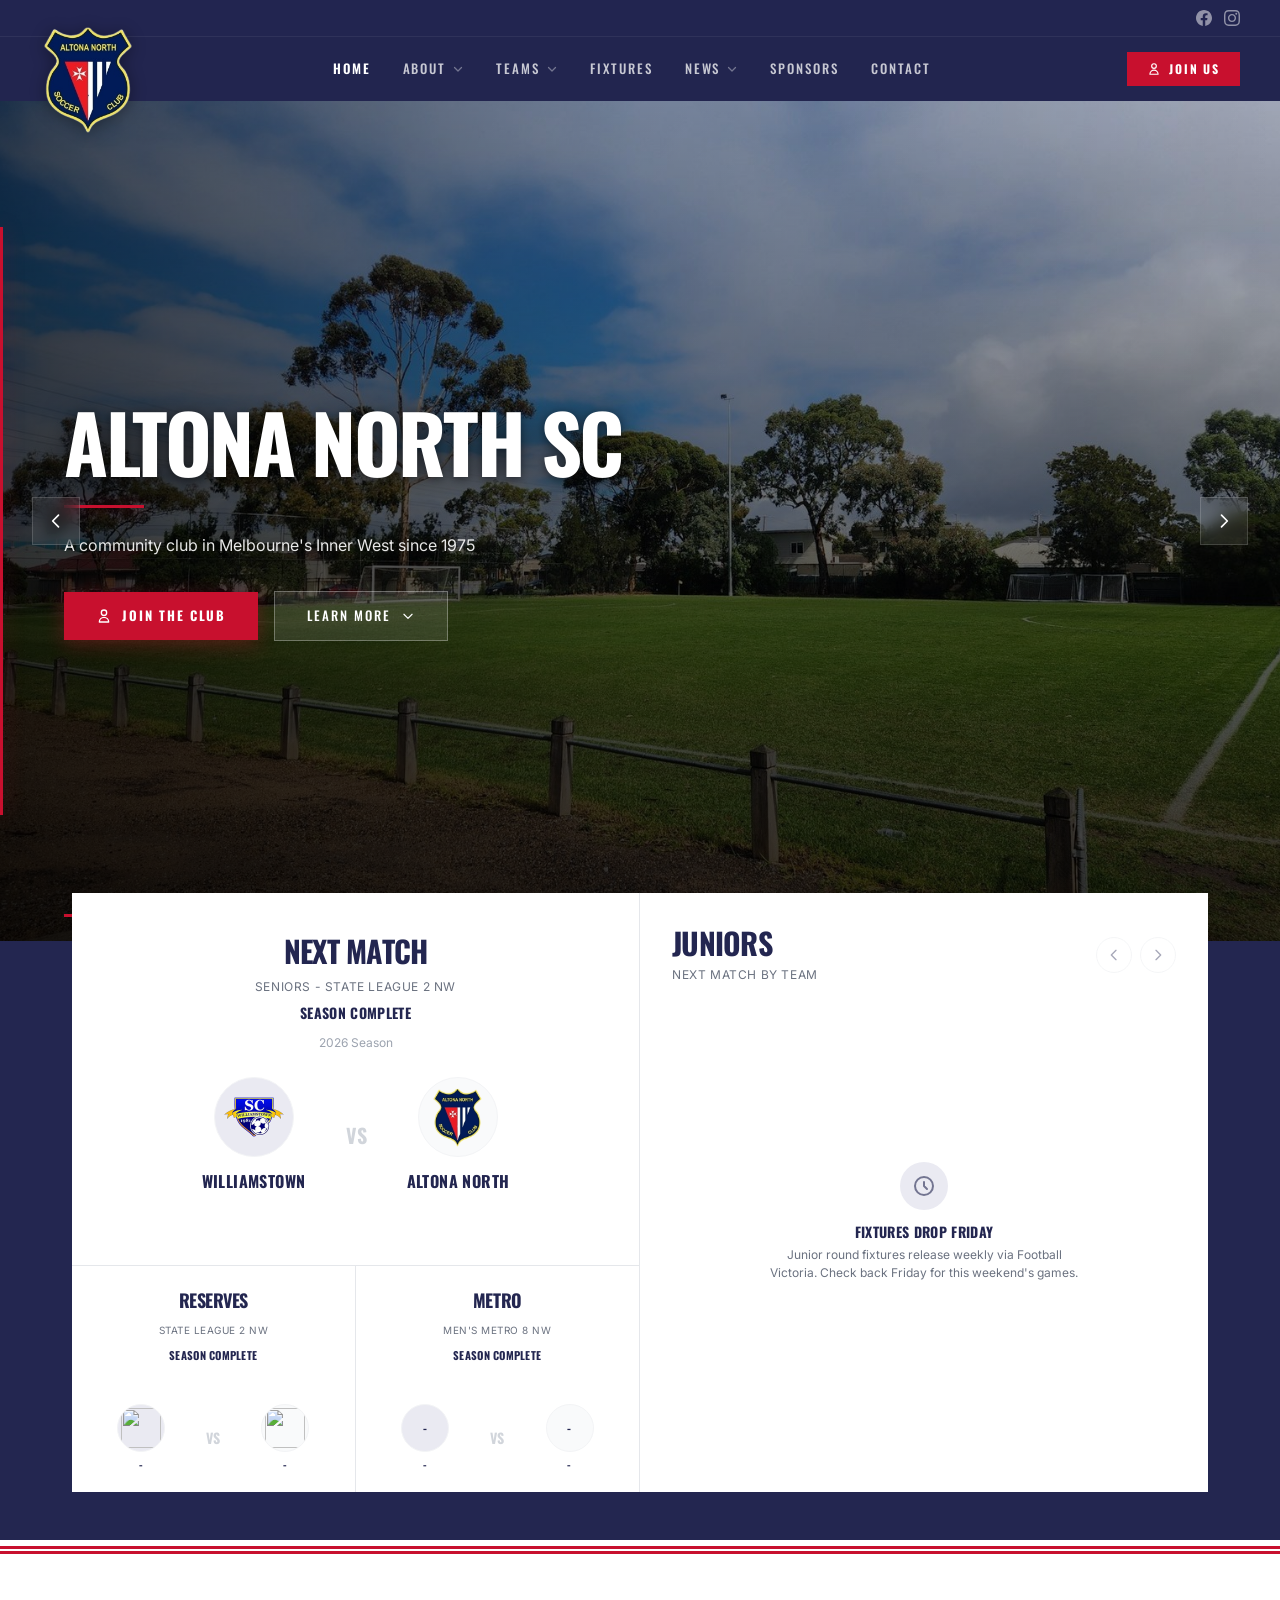
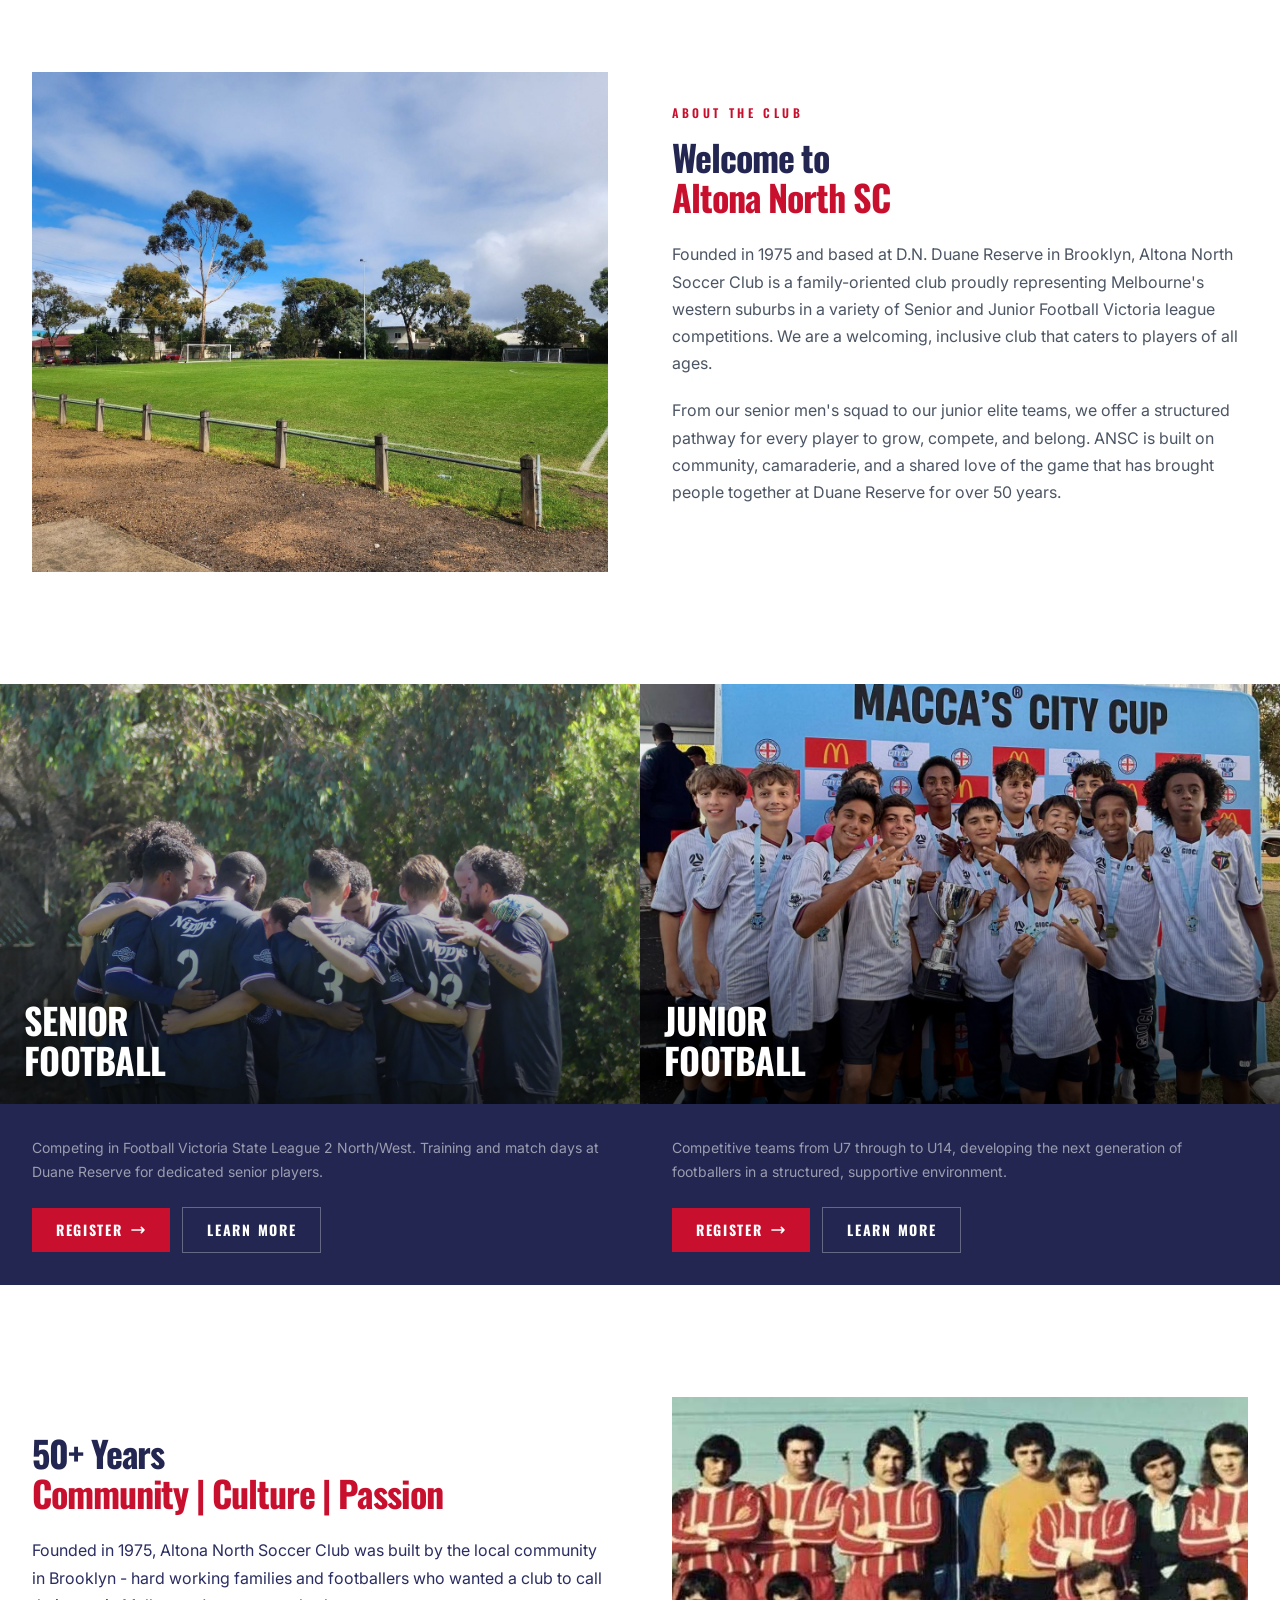
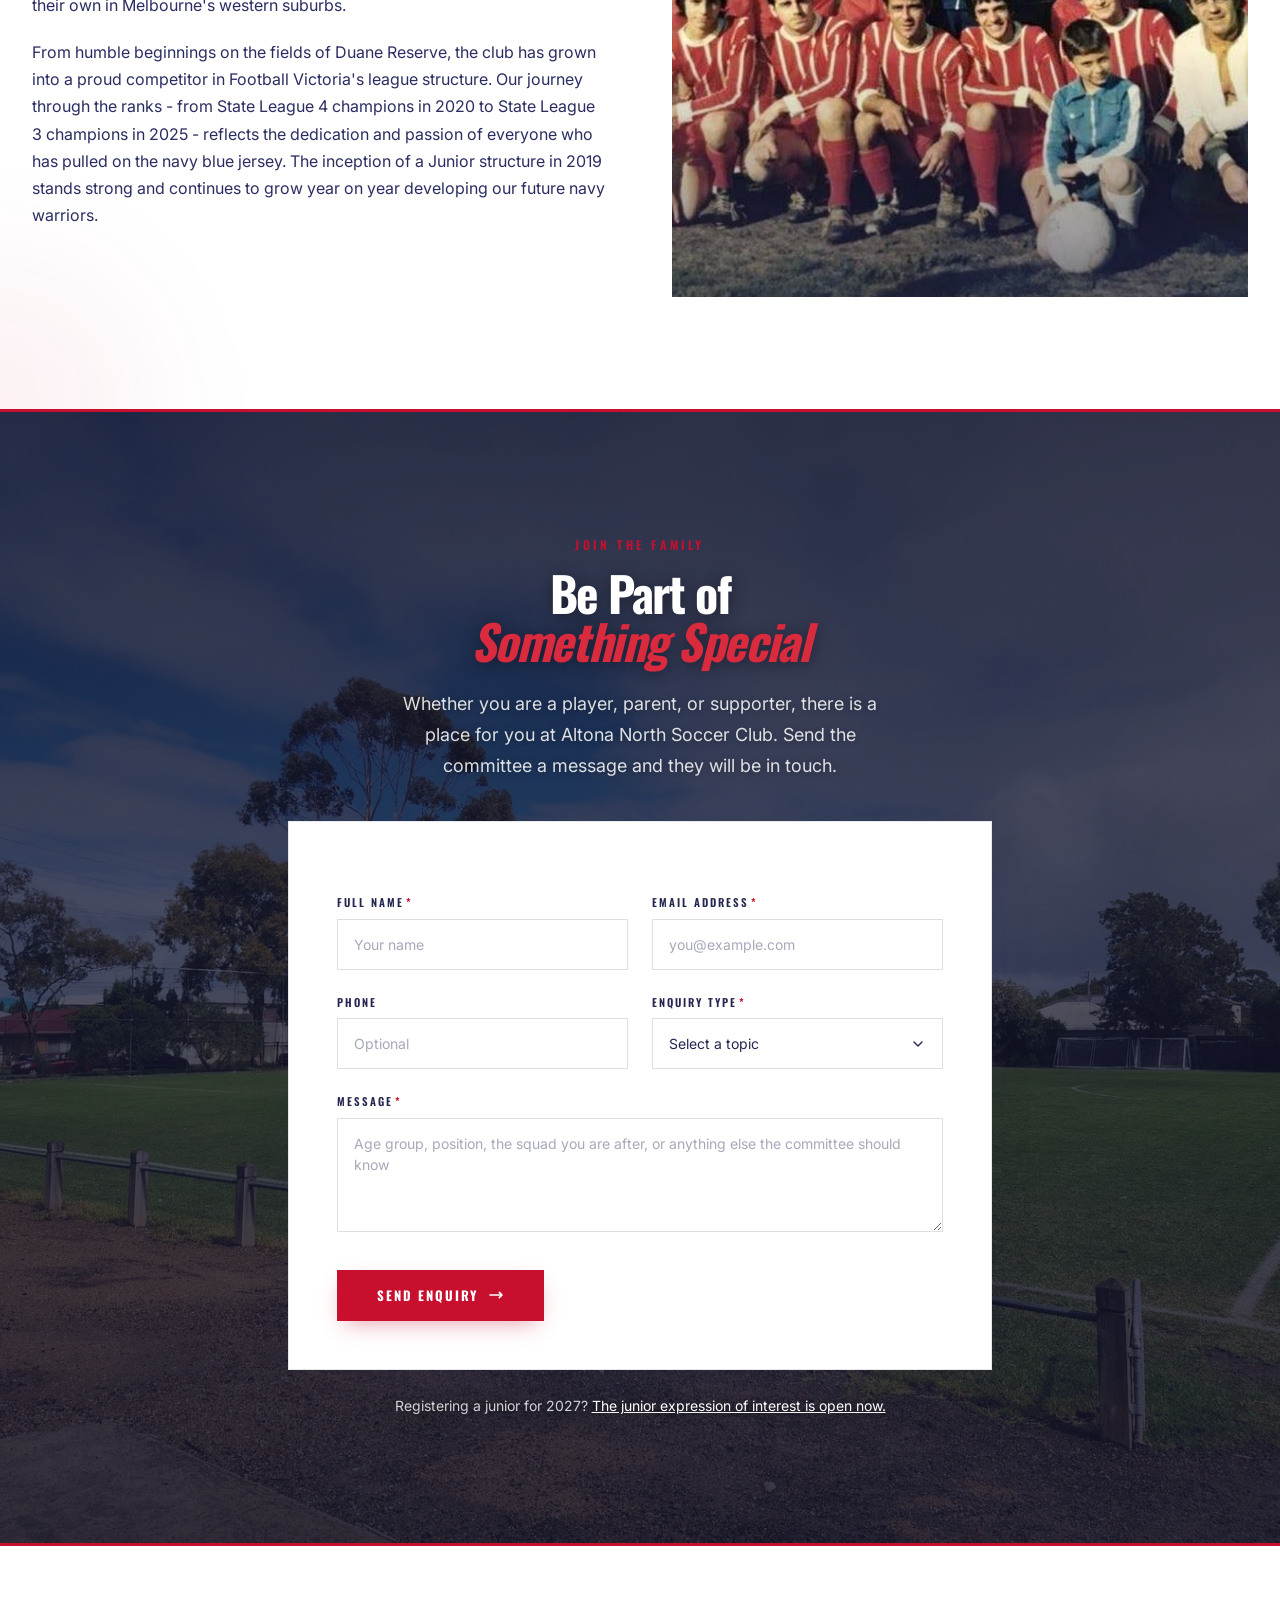
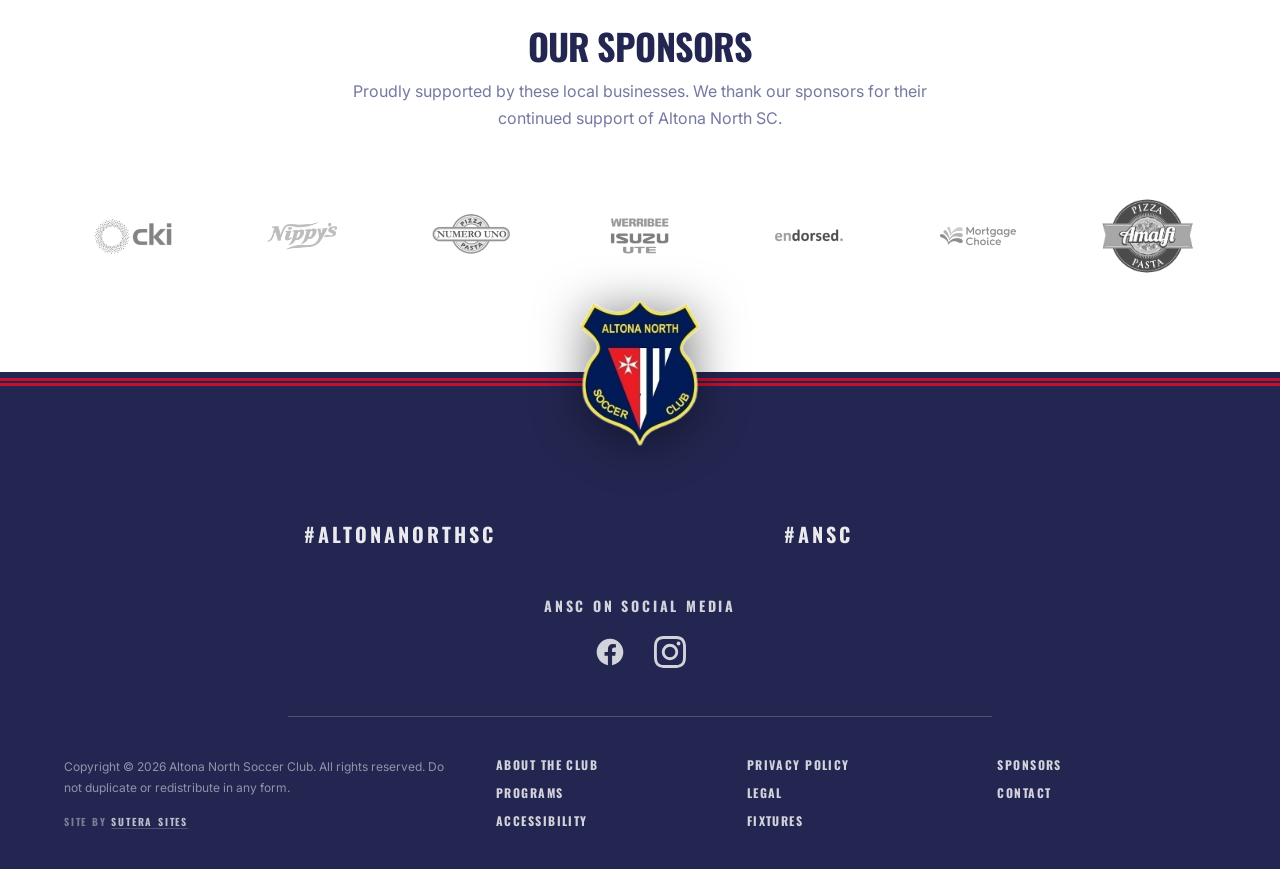
==== commit 0505ce18: "WP HQ move 2026-10-27: inline enquiry forms on the homepage and senior football page The only enquir" ====
--- a/index.html
+++ b/index.html
@@ -443,6 +443,44 @@
         }
         .skip-link { position: absolute; left: -9999px; top: 0; z-index: 9999; padding: 8px 16px; background: #232650; color: #fff; text-decoration: none; }
         .skip-link:focus { left: 0; }
+        /* Inline enquiry forms (same field styles as get-involved.html) */
+        .form-field {
+            width: 100%;
+            background: #ffffff;
+            border: 1px solid rgba(35, 38, 80, 0.15);
+            padding: 14px 16px;
+            font-family: 'Inter', sans-serif;
+            font-size: 14px;
+            color: #232650;
+            transition: border-color 0.2s ease, box-shadow 0.2s ease;
+        }
+        .form-field:focus {
+            outline: none;
+            border-color: #c8102e;
+            box-shadow: 0 0 0 3px rgba(200, 16, 46, 0.12);
+        }
+        .form-field::placeholder { color: rgba(35, 38, 80, 0.4); }
+        .form-label {
+            display: block;
+            font-family: 'Oswald', sans-serif;
+            font-size: 11px;
+            font-weight: 600;
+            letter-spacing: 0.18em;
+            text-transform: uppercase;
+            color: #232650;
+            margin-bottom: 8px;
+        }
+        .form-label .required { color: #c8102e; margin-left: 2px; }
+        select.form-field {
+            -webkit-appearance: none;
+            appearance: none;
+            border-radius: 0;
+            padding-right: 44px;
+            background-image: url("data:image/svg+xml,%3Csvg xmlns='http://www.w3.org/2000/svg' viewBox='0 0 24 24' fill='none' stroke='%23232650' stroke-width='2' stroke-linecap='round' stroke-linejoin='round'%3E%3Cpath d='M6 9l6 6 6-6'/%3E%3C/svg%3E");
+            background-repeat: no-repeat;
+            background-position: right 16px center;
+            background-size: 16px;
+        }
     </style>
 
     <!-- JSON-LD Structured Data -->
@@ -1240,17 +1278,56 @@
                 Be Part of<br><span class="text-gold-400 italic">Something Special</span>
             </h2>
             <p class="font-body text-base md:text-lg text-white/85 max-w-lg mx-auto mb-10" style="line-height: 1.7; text-shadow: 0 1px 6px rgba(0,0,0,0.3);">
-                Whether you are a player, parent, or supporter, there is a place for you at Altona North Soccer Club. Join the ANSC family today.
+                Whether you are a player, parent, or supporter, there is a place for you at Altona North Soccer Club. Send the committee a message and they will be in touch.
             </p>
-            <div class="flex flex-wrap justify-center gap-4">
-                <a href="get-involved.html#contact" class="btn-primary inline-flex items-center gap-2 bg-gold-500 text-white px-8 py-4 font-heading text-sm font-bold tracking-wider uppercase focus-visible:outline focus-visible:outline-2 focus-visible:outline-gold-400 focus-visible:outline-offset-2" style="box-shadow: 0 4px 20px rgba(200,16,46,0.35);">
-                    <span>Register to Play</span>
-                    <svg class="w-4 h-4" fill="none" stroke="currentColor" viewBox="0 0 24 24"><path stroke-linecap="round" stroke-linejoin="round" stroke-width="2.5" d="M17 8l4 4m0 0l-4 4m4-4H3"/></svg>
-                </a>
-                <a href="get-involved.html#contact" class="btn-secondary inline-flex items-center gap-2 border border-white/30 bg-white/10 backdrop-blur-sm text-white px-8 py-4 font-heading text-sm font-medium tracking-wider uppercase focus-visible:outline focus-visible:outline-2 focus-visible:outline-gold-400 focus-visible:outline-offset-2">
-                    Get in Touch
-                </a>
-            </div>
+
+            <!-- Homepage enquiry form (posts to the same Formspree form as get-involved.html#contact) -->
+            <form id="home-enquiry" action="https://formspree.io/f/mvznoblr" method="POST" class="bg-white border border-navy-950/10 p-8 md:p-12 text-left space-y-6" style="box-shadow: 0 24px 60px -30px rgba(35, 38, 80, 0.25);">
+                <input type="text" name="_gotcha" tabindex="-1" autocomplete="off" aria-hidden="true" style="display:none">
+                <input type="hidden" name="_subject" value="New ANSC website enquiry">
+                <input type="hidden" name="page" value="Homepage">
+                <div class="grid md:grid-cols-2 gap-6">
+                    <div>
+                        <label class="form-label" for="home-name">Full Name<span class="required">*</span></label>
+                        <input class="form-field" type="text" id="home-name" name="name" placeholder="Your name" autocomplete="name" required>
+                    </div>
+                    <div>
+                        <label class="form-label" for="home-email">Email Address<span class="required">*</span></label>
+                        <input class="form-field" type="email" id="home-email" name="email" placeholder="you@example.com" autocomplete="email" required>
+                    </div>
+                </div>
+                <div class="grid md:grid-cols-2 gap-6">
+                    <div>
+                        <label class="form-label" for="home-phone">Phone</label>
+                        <input class="form-field" type="tel" id="home-phone" name="phone" placeholder="Optional" autocomplete="tel">
+                    </div>
+                    <div>
+                        <label class="form-label" for="home-subject">Enquiry Type<span class="required">*</span></label>
+                        <select class="form-field" id="home-subject" name="subject" required>
+                            <option value="" disabled selected>Select a topic</option>
+                            <option value="seniors">Senior Football</option>
+                            <option value="juniors">Junior Football (U7-U14)</option>
+                            <option value="membership">Social Membership &amp; Registration</option>
+                            <option value="sponsorship">Sponsorship</option>
+                            <option value="volunteer">Volunteering</option>
+                            <option value="general">General Enquiry</option>
+                        </select>
+                    </div>
+                </div>
+                <div>
+                    <label class="form-label" for="home-message">Message<span class="required">*</span></label>
+                    <textarea class="form-field" id="home-message" name="message" rows="4" placeholder="Age group, position, the squad you are after, or anything else the committee should know" required></textarea>
+                </div>
+                <div class="pt-2">
+                    <button type="submit" class="btn-primary inline-flex items-center gap-2.5 bg-accent-500 text-white px-10 py-4 font-heading text-[13px] font-bold tracking-[0.15em] uppercase focus-visible:outline focus-visible:outline-2 focus-visible:outline-accent-500 focus-visible:outline-offset-2" style="box-shadow: 0 8px 24px -8px rgba(200,16,46,0.45);">
+                        Send Enquiry
+                        <svg class="w-4 h-4" fill="none" stroke="currentColor" viewBox="0 0 24 24"><path stroke-linecap="round" stroke-linejoin="round" stroke-width="2.5" d="M17 8l4 4m0 0l-4 4m4-4H3"/></svg>
+                    </button>
+                </div>
+            </form>
+            <p class="font-body text-sm text-white/80 mt-6" style="line-height: 1.7; text-shadow: 0 1px 6px rgba(0,0,0,0.3);">
+                Registering a junior for 2027? <a href="junior-football.html#eoi-2027" class="text-white underline hover:text-accent-500 focus-visible:outline focus-visible:outline-2 focus-visible:outline-accent-500 focus-visible:outline-offset-2">The junior expression of interest is open now.</a>
+            </p>
         </div>
 
         <!-- Bottom accent line -->
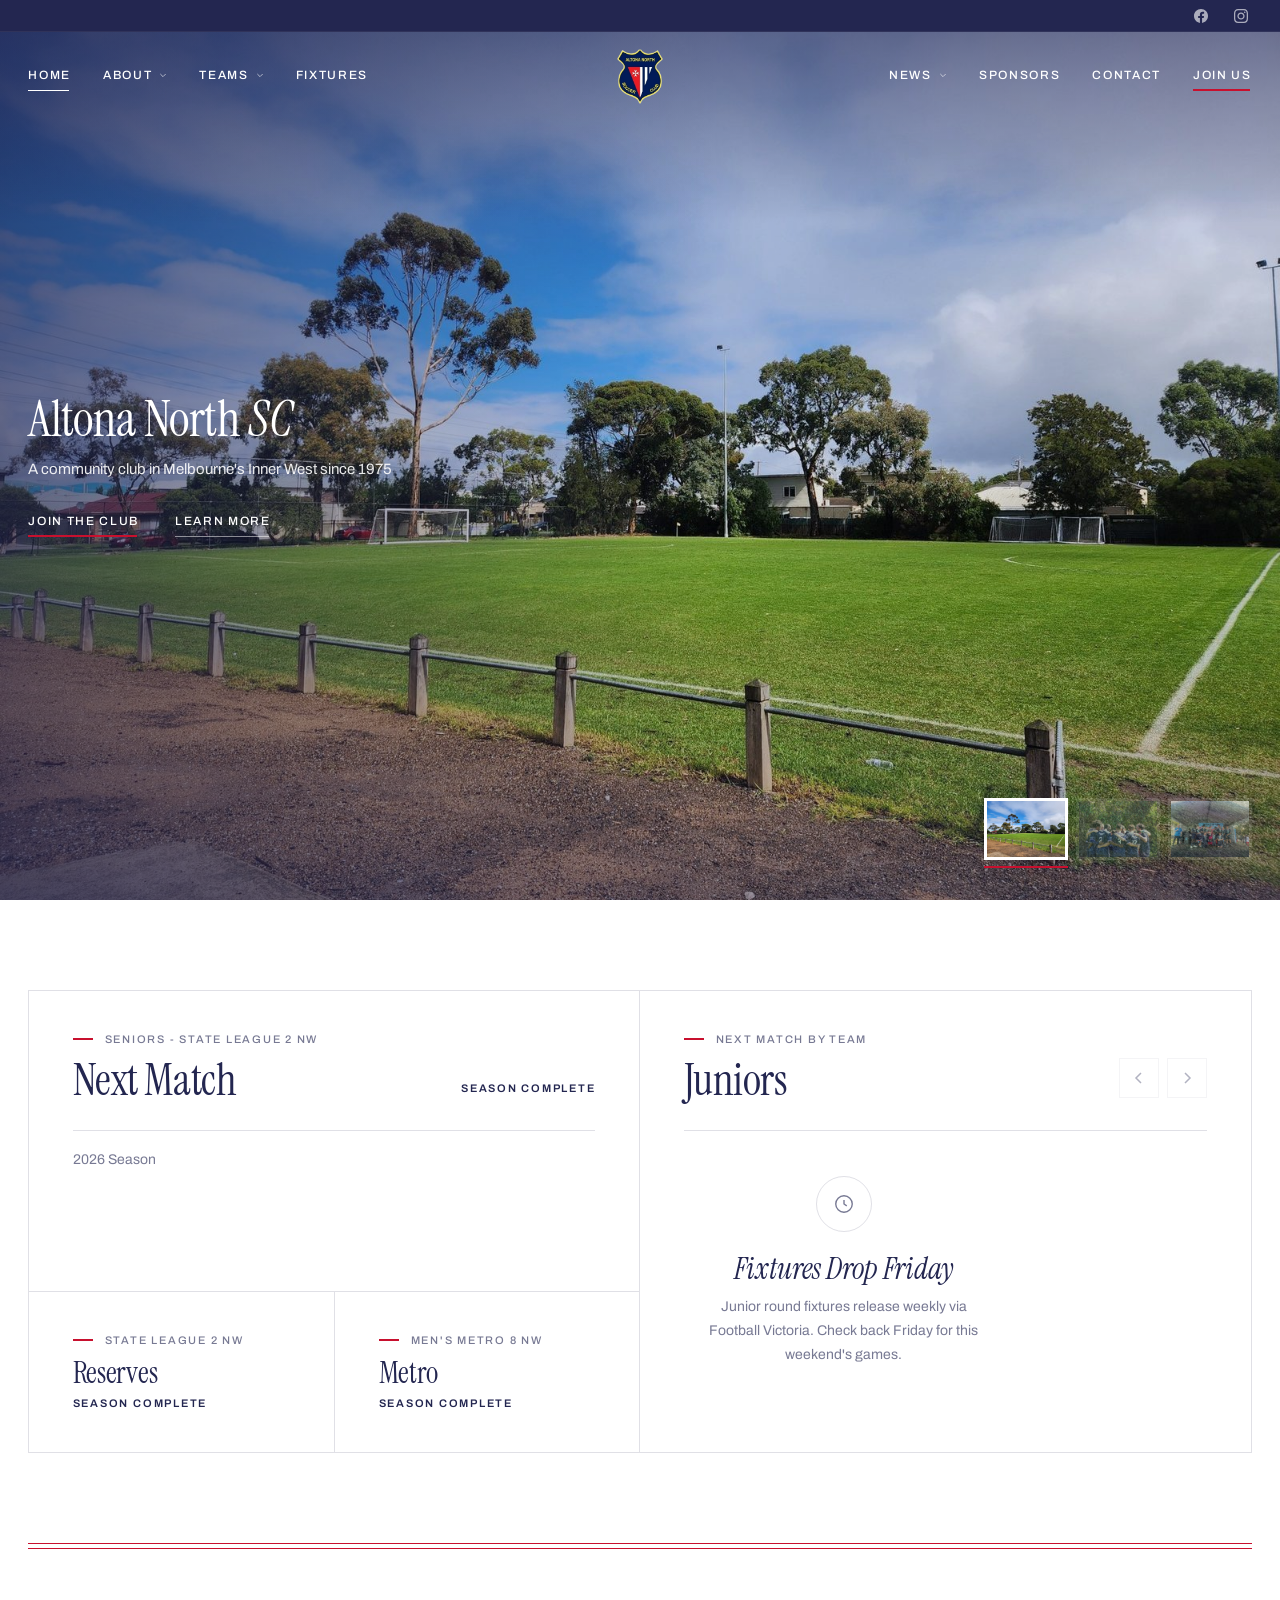
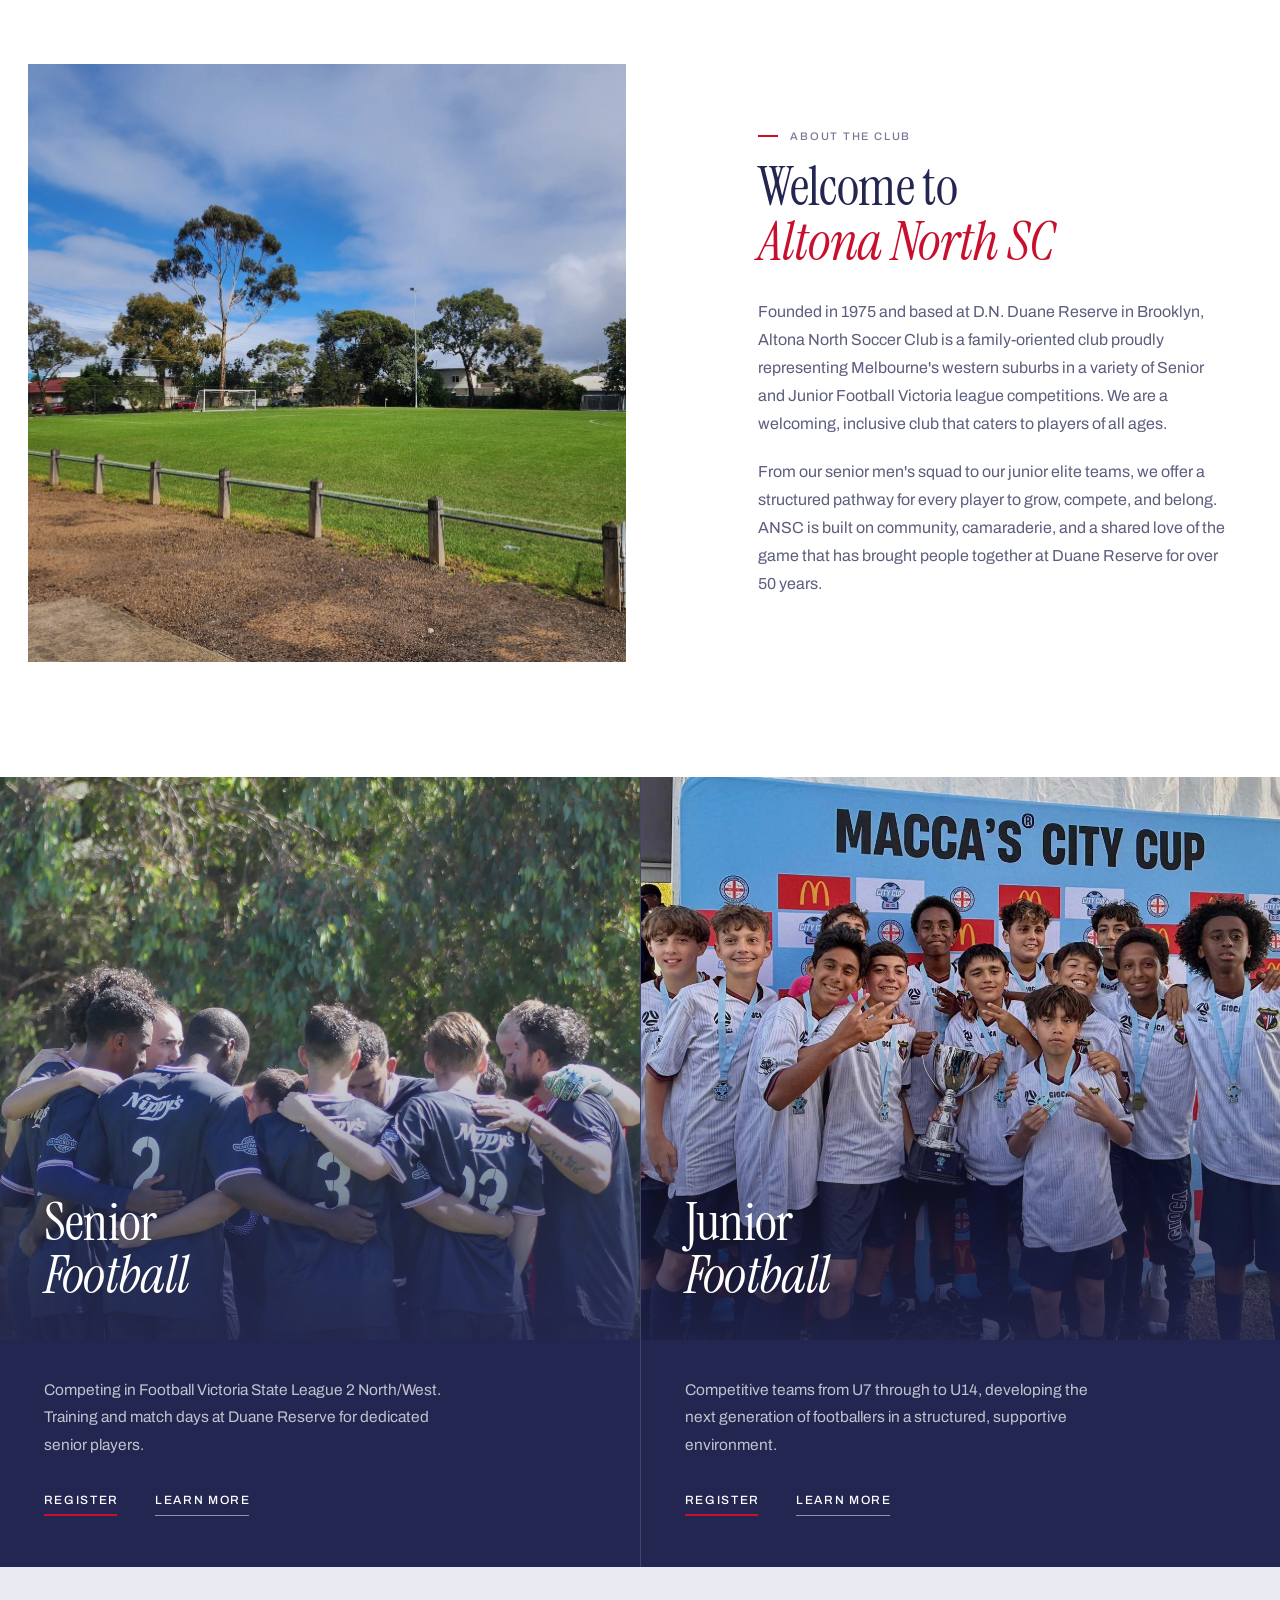
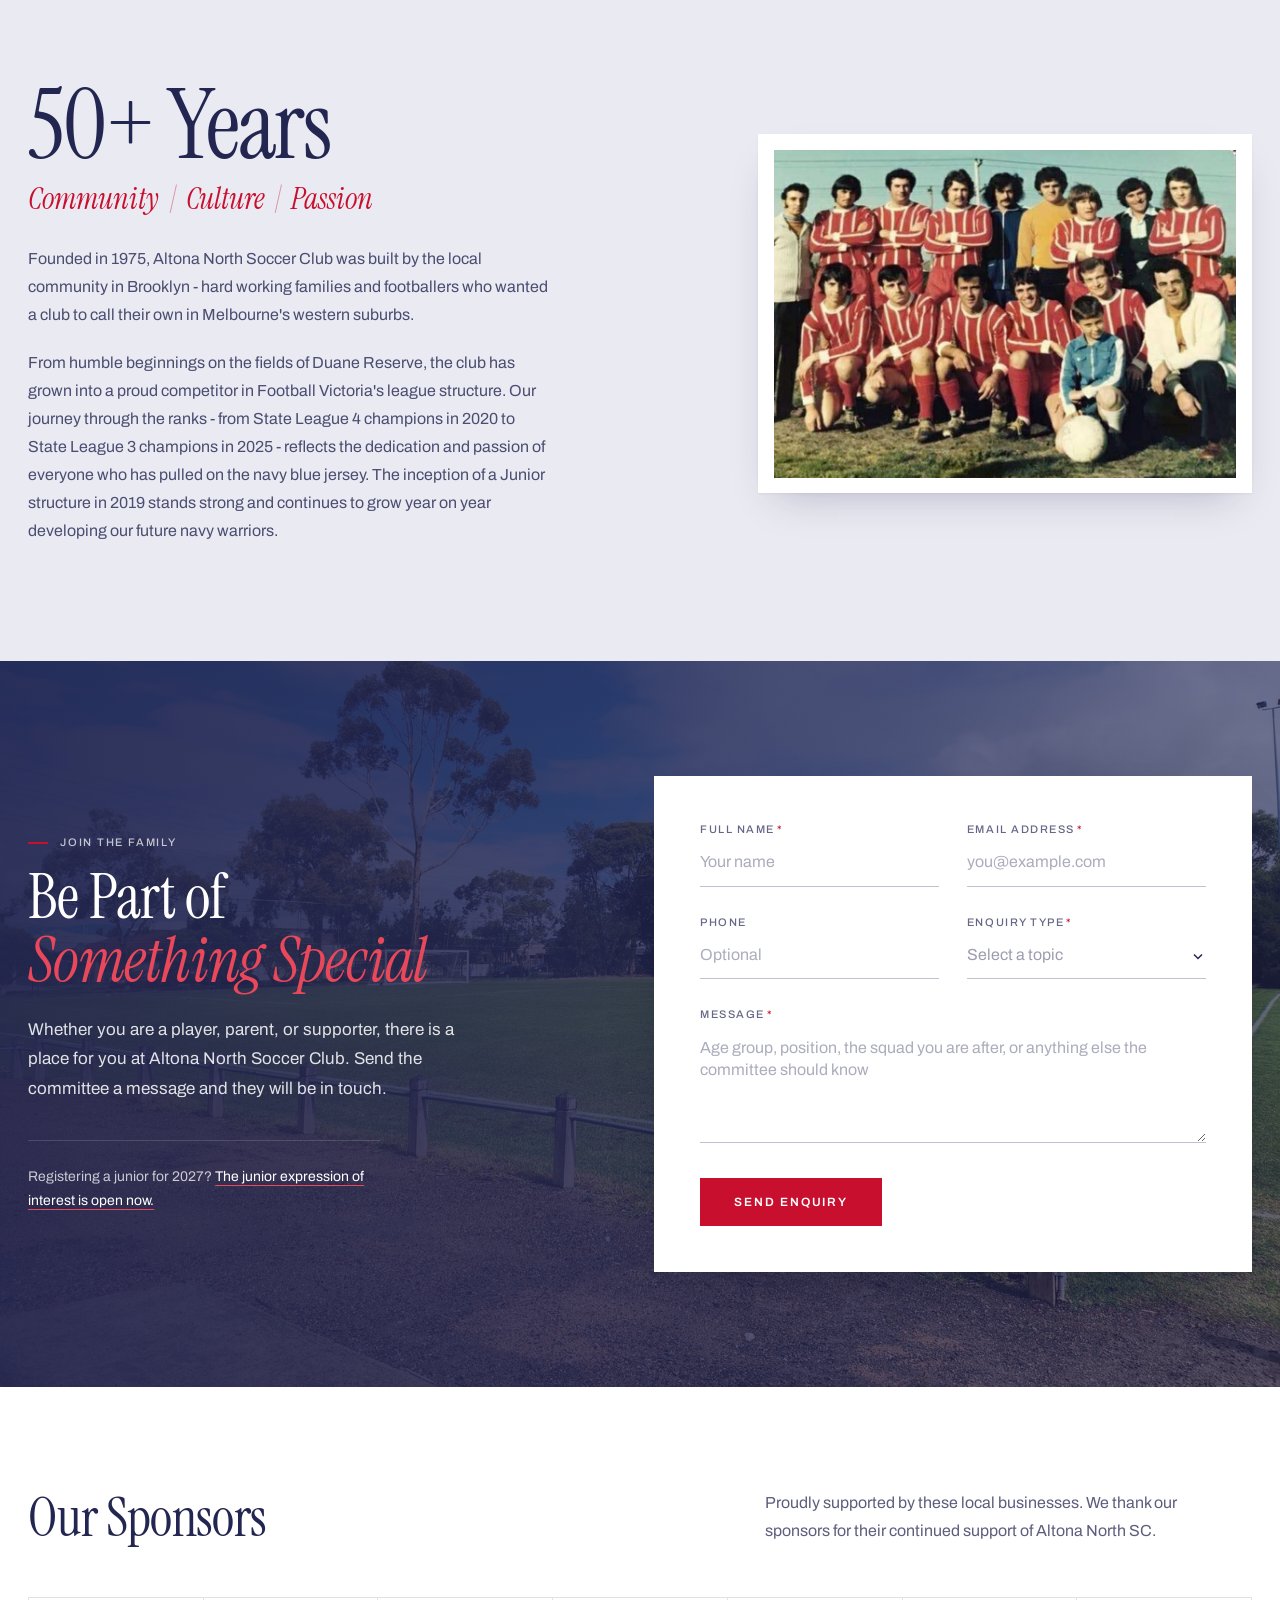
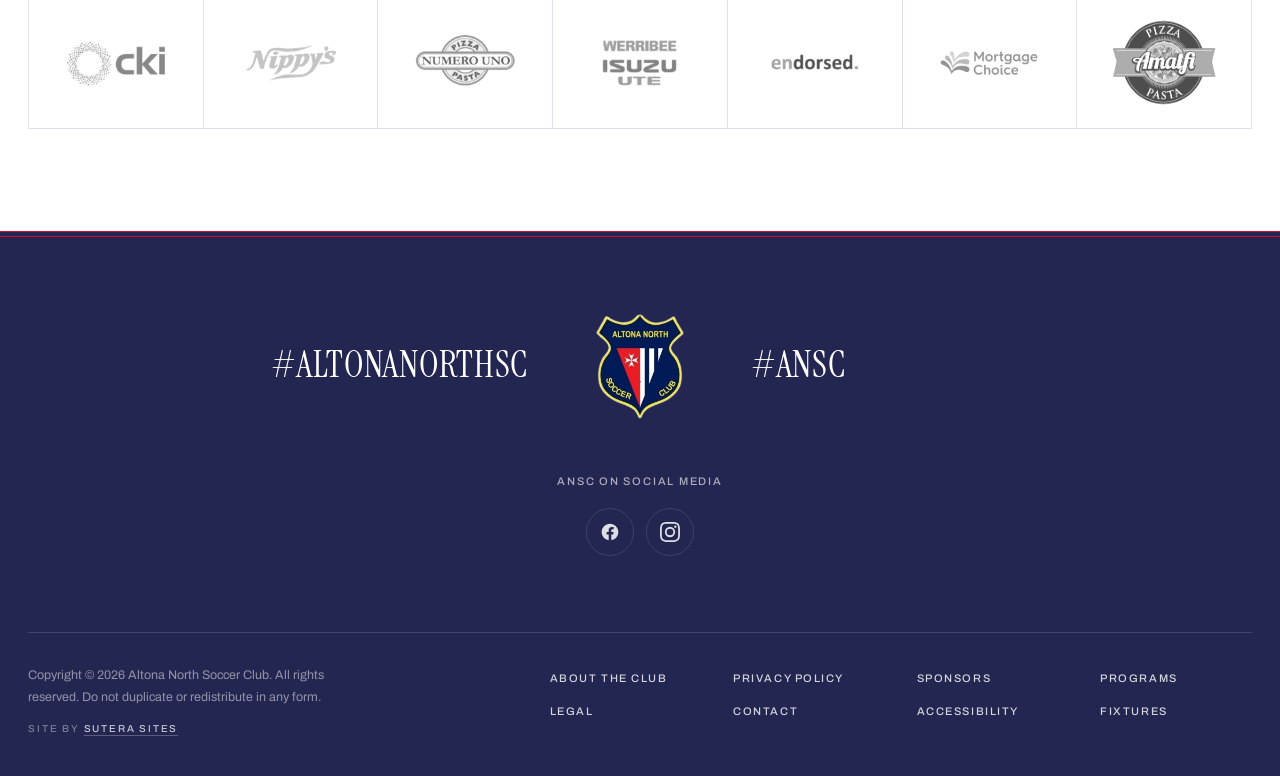
==== commit fef0a6e3: "Homepage redesign, new nav and footer on every page Homepage rebuilt in the approved editorial style" ====
--- a/index.html
+++ b/index.html
@@ -39,447 +39,1247 @@
 <link rel="stylesheet" href="styles.css" />
     <link rel="preconnect" href="https://fonts.googleapis.com">
     <link rel="preconnect" href="https://fonts.gstatic.com" crossorigin>
-    <link href="https://fonts.googleapis.com/css2?family=Oswald:wght@400;500;600;700&family=Inter:wght@300;400;500;600&display=swap" rel="stylesheet">
+    <link href="https://fonts.googleapis.com/css2?family=Archivo:wght@400;500;600&family=Instrument+Serif:ital@0;1&display=swap" rel="stylesheet">
     <style>
-        * { margin: 0; padding: 0; box-sizing: border-box; }
-        html, body { overflow-x: hidden; }
-        html { scroll-behavior: smooth; }
-        body { font-family: 'Inter', sans-serif; }
-
-        .hero-gradient {
-            background: linear-gradient(135deg, rgba(35, 38, 80, 0.92) 0%, rgba(42, 45, 97, 0.85) 40%, rgba(80, 83, 130, 0.75) 100%);
-        }
-
-        .section-divider {
-            background: linear-gradient(90deg, transparent, rgba(200, 16, 46, 0.4), transparent);
-            height: 1px;
-        }
-
-        .stripe-band {
-            background: #ffffff;
-            padding: 10px 0;
+
+        /* Brand colours are the live site's own (tailwind.config.js): navy, white, red. */
+
+        *, *::before, *::after { box-sizing: border-box; }
+        html { -webkit-text-size-adjust: 100%; }
+        body {
+            margin: 0;
+            background: var(--navy-950);
+            color: var(--white);
+            font-family: var(--sans);
+            -webkit-font-smoothing: antialiased;
+            -moz-osx-font-smoothing: grayscale;
+        }
+        a { color: inherit; text-decoration: none; }
+        img { display: block; max-width: 100%; }
+        ul { list-style: none; margin: 0; padding: 0; }
+        button { font: inherit; color: inherit; }
+        :focus-visible { outline: 2px solid var(--white); outline-offset: 4px; }
+
+        .skip-link {
+            position: absolute; left: var(--gutter); top: 8px; z-index: 100;
+            padding: 10px 14px; background: var(--white); color: var(--navy-950);
+            font: 500 12px/1 var(--sans); letter-spacing: 0.14em; text-transform: uppercase;
+            transform: translateY(-200%);
+        }
+        .skip-link:focus { transform: translateY(0); }
+
+        /* ---------- Site chrome (2026 redesign): utility bar, nav, mega panels, drawer, footer ---------- */
+        :root {
+            --navy-950: #232650;
+            --navy-900: #2a2d61;
+            --navy-800: #303368;
+            --red: #c8102e;
+            --red-600: #a00d25;
+            --white: #ffffff;
+            --ink-soft: rgba(255, 255, 255, 0.72);
+            --hair: rgba(255, 255, 255, 0.14);
+
+            --serif: "Instrument Serif", "Times New Roman", serif;
+            --sans: "Archivo", "Helvetica Neue", Arial, sans-serif;
+
+            --gutter: clamp(20px, 2.2vw, 40px);
+            --bar-h: 32px;
+            --nav-h: 88px;
+            --ease: cubic-bezier(0.22, 1, 0.36, 1);
+        }
+        /* clip, not hidden: hidden turns body into a scroll box and stops the nav sticking */
+        html, body { overflow-x: hidden; overflow-x: clip; }
+        .utility, .nav, .drawer, .footer {
+            color: var(--white);
+            -webkit-font-smoothing: antialiased;
+            -moz-osx-font-smoothing: grayscale;
+        }
+        .utility :focus-visible, .nav :focus-visible, .drawer :focus-visible, .footer :focus-visible {
+            outline: 2px solid var(--white);
+            outline-offset: 4px;
+        }
+
+        /* ---------- Shared underline link (nav, CTAs, panels) ---------- */
+        .uline {
             position: relative;
-        }
-        .stripe-band::before,
-        .stripe-band::after {
-            content: '';
+            display: inline-flex;
+            align-items: center;
+            gap: 7px;
+            padding: 8px 0 10px;
+            font: 500 12px/1 var(--sans);
+            letter-spacing: 0.14em;
+            text-transform: uppercase;
+            color: var(--white);
+            background: none;
+            border: 0;
+            cursor: pointer;
+            transition: transform 0.2s var(--ease);
+        }
+        .uline::before,
+        .uline::after {
+            content: "";
             position: absolute;
             left: 0;
-            right: 0;
-            height: 3px;
-            background: #c8102e;
-        }
-        .stripe-band::before {
-            top: 6px;
-        }
-        .stripe-band::after {
-            bottom: 6px;
-        }
-
-        .stripe-band-navy {
-            background: #232650;
-            padding: 10px 0;
-            position: relative;
-        }
-        .stripe-band-navy::before,
-        .stripe-band-navy::after {
-            content: '';
-            position: absolute;
-            left: 0;
-            right: 0;
-            height: 3px;
-            background: #c8102e;
-        }
-        .stripe-band-navy::before {
-            top: 6px;
-        }
-        .stripe-band-navy::after {
-            bottom: 6px;
-        }
-
-        .card-hover {
-            transition: transform 0.3s cubic-bezier(0.34, 1.56, 0.64, 1), box-shadow 0.3s ease;
-        }
-        .card-hover:hover {
-            transform: translateY(-6px);
-        }
-
-        .btn-primary {
-            transition: transform 0.2s cubic-bezier(0.34, 1.56, 0.64, 1), background-color 0.2s ease, color 0.2s ease;
-        }
-        .btn-primary:hover {
-            transform: translateY(-2px);
-            background-color: #ffffff !important;
-            color: #c8102e !important;
-        }
-        .btn-primary:active {
-            transform: translateY(0);
-        }
-
-        .btn-secondary {
-            transition: transform 0.2s cubic-bezier(0.34, 1.56, 0.64, 1), background-color 0.2s ease;
-        }
-        .btn-secondary:hover {
-            transform: translateY(-2px);
-            background-color: rgba(255, 255, 255, 0.15);
-        }
-        .btn-secondary:active {
-            transform: translateY(0);
-        }
-
-        .noise-texture {
-            position: relative;
-        }
-        .noise-texture::before {
-            content: '';
+            right: 0.14em; /* trailing letter-spacing should not stretch the rule */
+            bottom: 0;
+            height: 1px;
+            background: var(--white);
+        }
+        .uline::before { opacity: 0; }
+        .uline::after {
+            transform: scaleX(0);
+            transform-origin: right;
+            transition: transform 0.5s var(--ease);
+        }
+        .uline:hover::after,
+        .uline:focus-visible::after,
+        .uline[aria-expanded="true"]::after,
+        .uline.is-current::after {
+            transform: scaleX(1);
+            transform-origin: left;
+        }
+        .uline:active { transform: translateY(1px); }
+
+        /* Standing rule under a CTA, white sweeps over it on hover */
+        .uline--rule::before { opacity: 0.5; }
+        /* Join actions carry the club red */
+        .uline--join::before { opacity: 1; height: 2px; background: var(--red); }
+        .uline--join::after { height: 2px; }
+
+        .chev { width: 8px; height: 8px; opacity: 0.6; transition: transform 0.4s var(--ease); }
+        .uline[aria-expanded="true"] .chev { transform: rotate(180deg); }
+
+        /* ---------- Utility bar ---------- */
+        .utility {
+            display: none;
+            height: var(--bar-h);
+            background: var(--navy-950);
+            border-bottom: 1px solid rgba(255, 255, 255, 0.06);
+        }
+        .utility__inner {
+            height: 100%;
+            padding: 0 var(--gutter);
+            display: flex;
+            align-items: center;
+            justify-content: flex-end;
+            gap: 18px;
+        }
+        .utility a {
+            display: inline-flex;
+            padding: 4px;
+            opacity: 0.62;
+            transition: opacity 0.25s var(--ease), transform 0.2s var(--ease);
+        }
+        .utility a:hover, .utility a:focus-visible { opacity: 1; }
+        .utility a:active { transform: translateY(1px); }
+        .utility svg { width: 14px; height: 14px; }
+
+        /* ---------- Main nav ---------- */
+        .nav {
+            position: -webkit-sticky;
+            position: sticky;
+            top: 0;
+            z-index: 50;
+            transition: transform 0.45s var(--ease);
+        }
+        .nav.is-hidden { transform: translateY(-100%); }
+        .nav::before {
+            content: "";
             position: absolute;
             inset: 0;
-            opacity: 0.03;
-            background-image: url("data:image/svg+xml,%3Csvg viewBox='0 0 256 256' xmlns='http://www.w3.org/2000/svg'%3E%3Cfilter id='noise'%3E%3CfeTurbulence type='fractalNoise' baseFrequency='0.9' numOctaves='4' stitchTiles='stitch'/%3E%3C/filter%3E%3Crect width='100%25' height='100%25' filter='url(%23noise)'/%3E%3C/svg%3E");
+            background: var(--navy-950);
+            transition: opacity 0.35s var(--ease);
+        }
+        /* Homepage: floats over the hero, turns solid once the page moves or a panel opens */
+        .nav--overlay { margin-bottom: calc(-1 * var(--nav-h)); }
+        .nav--overlay::before { opacity: 0; }
+        .nav--overlay.is-scrolled::before, .nav--overlay.is-open::before { opacity: 1; }
+        .nav__inner {
+            position: relative;
+            display: grid;
+            grid-template-columns: 1fr auto 1fr;
+            align-items: center;
+            height: var(--nav-h);
+            padding: 0 var(--gutter);
+        }
+        .nav__group { display: none; align-items: center; gap: 32px; }
+        .nav__group--right { justify-content: flex-end; }
+        .nav__crest {
+            grid-column: 2;
+            display: block;
+            transition: transform 0.5s var(--ease);
+        }
+        .nav__crest img { height: 60px; width: auto; }
+        .nav__crest:hover { transform: scale(1.04); }
+        .nav__crest:active { transform: scale(0.98); }
+
+        /* Mobile header controls */
+        .nav__menu {
+            grid-column: 1;
+            justify-self: start;
+            display: inline-flex;
+            flex-direction: column;
+            justify-content: center;
+            gap: 6px;
+            width: 44px; height: 44px;
+            margin-left: -10px;
+            padding: 0 10px;
+            background: none; border: 0; cursor: pointer;
+        }
+        .nav__menu span {
+            display: block; height: 1.5px; width: 22px; background: var(--white);
+            transition: transform 0.4s var(--ease);
+        }
+        .nav__menu span:last-child { width: 15px; }
+        .nav__menu:hover span:last-child { transform: scaleX(1.4667); transform-origin: left; }
+        .nav__menu:active { transform: translateY(1px); }
+        .nav__join-m { grid-column: 3; justify-self: end; }
+
+        /* ---------- Mega panels ---------- */
+        .panel {
+            position: absolute;
+            top: 100%; left: 0; right: 0;
+            background: var(--navy-950);
+            border-top: 1px solid var(--hair);
+            opacity: 0;
+            transform: translateY(-8px);
             pointer-events: none;
-            z-index: 1;
-        }
-
-        .img-overlay {
+            transition: opacity 0.3s var(--ease), transform 0.45s var(--ease);
+        }
+        .panel.is-open { opacity: 1; transform: translateY(0); pointer-events: auto; }
+        .panel__inner {
+            display: grid;
+            grid-template-columns: repeat(4, minmax(0, 1fr));
+            gap: 40px;
+            padding: 40px var(--gutter) 52px;
+        }
+        .panel__title {
+            display: inline-block;
+            margin-bottom: 14px;
+            font: 400 28px/1.1 var(--serif);
+            transition: transform 0.4s var(--ease);
+        }
+        .panel__title:hover { transform: translateX(4px); }
+        .panel__links a {
+            display: inline-block;
+            padding: 5px 0;
+            font: 400 14px/1.5 var(--sans);
+            opacity: 0.72;
+            transition: opacity 0.25s var(--ease), transform 0.4s var(--ease);
+        }
+        .panel__links a:hover, .panel__links a:focus-visible { opacity: 1; transform: translateX(4px); }
+        .panel__links a:active { transform: translateX(4px) translateY(1px); }
+        .panel__feature {
+            grid-column: 4;
+            padding-left: 32px;
+            border-left: 1px solid var(--hair);
+        }
+        .panel__feature-title { margin: 0 0 12px; font: italic 400 30px/1.05 var(--serif); }
+        .panel__feature-text { margin: 0 0 18px; font: 400 14px/1.7 var(--sans); color: var(--ink-soft); }
+
+        /* ---------- Footer ---------- */
+        .footer {
+            --crest-h: clamp(104px, 9vw, 136px);
+            position: relative;
+            padding: clamp(56px, 6vw, 88px) var(--gutter) 40px;
+            background: var(--navy-950);
+            color: var(--white);
+        }
+        /* Club stripes, the same fine double rule as above About */
+        .footer::before {
+            content: "";
+            position: absolute;
+            top: 0; left: 0; right: 0;
+            height: 6px;
+            border-top: 1px solid var(--red);
+            border-bottom: 1px solid var(--red);
+        }
+        .footer__crest { height: var(--crest-h); width: auto; order: -1; margin-bottom: 20px; }
+        .footer__inner { max-width: 1600px; margin: 0 auto; }
+        .footer__tags {
+            display: flex;
+            flex-direction: column;
+            align-items: center;
+            gap: 4px;
+            margin: 0;
+            text-align: center;
+        }
+        .footer__tag { font: 400 clamp(1.75rem, 1.3rem + 1.2vw, 2.5rem)/1.1 var(--serif); letter-spacing: 0.02em; }
+        .footer__social { margin-top: clamp(36px, 4vw, 52px); text-align: center; }
+        .footer__label {
+            margin: 0 0 18px;
+            font: 500 11px/1.4 var(--sans);
+            letter-spacing: 0.16em;
+            text-transform: uppercase;
+            color: rgba(255, 255, 255, 0.62);
+        }
+        .footer__icons { display: flex; justify-content: center; gap: 12px; }
+        .footer__icons a {
+            display: inline-flex; align-items: center; justify-content: center;
+            width: 48px; height: 48px;
+            border: 1px solid var(--hair);
+            border-radius: 50%;
+            transition: transform 0.4s var(--ease), opacity 0.25s var(--ease);
+            opacity: 0.85;
+        }
+        .footer__icons a:hover, .footer__icons a:focus-visible { opacity: 1; transform: translateY(-3px); }
+        .footer__icons a:active { transform: translateY(0) scale(0.95); }
+        .footer__icons svg { width: 20px; height: 20px; }
+        .footer__lower {
+            display: grid;
+            gap: 32px;
+            margin-top: clamp(48px, 6vw, 80px);
+            padding-top: 32px;
+            border-top: 1px solid var(--hair);
+        }
+        .footer__copy { max-width: 44ch; margin: 0; font: 400 12.5px/1.7 var(--sans); color: rgba(255, 255, 255, 0.5); }
+        .footer__credit {
+            margin: 14px 0 0;
+            font: 500 10px/1.4 var(--sans);
+            letter-spacing: 0.18em;
+            text-transform: uppercase;
+            color: rgba(255, 255, 255, 0.4);
+        }
+        .footer__credit a {
+            color: rgba(255, 255, 255, 0.75);
+            text-decoration: underline;
+            text-decoration-color: rgba(255, 255, 255, 0.25);
+            text-underline-offset: 3px;
+        }
+        .footer__credit a:hover { text-decoration-color: var(--red); }
+        .footer__nav { display: grid; grid-template-columns: repeat(2, minmax(0, 1fr)); gap: 4px 32px; align-content: start; }
+        .footer__nav .uline { justify-self: start; font-size: 11px; opacity: 0.8; transition: opacity 0.25s var(--ease), transform 0.2s var(--ease); }
+        .footer__nav .uline:hover, .footer__nav .uline:focus-visible { opacity: 1; }
+
+        @media (min-width: 640px) {
+            .footer__tags { flex-direction: row; justify-content: center; gap: 0; }
+            .footer__tag { flex: 1; }
+            .footer__tag:first-child { text-align: right; padding-right: clamp(32px, 5vw, 80px); }
+            .footer__tag:last-child { text-align: left; padding-left: clamp(32px, 5vw, 80px); }
+            .footer__crest { order: 0; margin-bottom: 0; }
+            .footer__nav { grid-template-columns: repeat(4, minmax(0, 1fr)); }
+        }
+        @media (min-width: 900px) {
+            .footer__lower { grid-template-columns: repeat(12, minmax(0, 1fr)); gap: 0 var(--gutter); }
+            .footer__legal { grid-column: 1 / 5; }
+            .footer__nav { grid-column: 6 / 13; }
+        }
+
+        /* ---------- Mobile drawer ---------- */
+        .drawer {
+            position: fixed;
+            inset: 0;
+            z-index: 80;
+            display: flex;
+            flex-direction: column;
+            padding: 0 var(--gutter) 32px;
+            background: var(--navy-950);
+            overflow-y: auto;
+            transform: translateX(-100%);
+            transition: transform 0.55s var(--ease);
+        }
+        .drawer.is-open { transform: translateX(0); }
+        .drawer__top {
+            display: grid;
+            grid-template-columns: 1fr auto 1fr;
+            align-items: center;
+            height: 76px;
+            flex-shrink: 0;
+        }
+        .drawer__top img { grid-column: 2; height: 48px; width: auto; }
+        .drawer__close {
+            grid-column: 1; grid-row: 1;
+            justify-self: start;
+            width: 44px; height: 44px;
+            margin-left: -10px;
+            display: inline-flex; align-items: center; justify-content: center;
+            background: none; border: 0; cursor: pointer;
+            transition: transform 0.4s var(--ease);
+        }
+        .drawer__close:hover { transform: rotate(90deg); }
+        .drawer__close:active { transform: rotate(90deg) scale(0.92); }
+        .drawer__close svg { width: 20px; height: 20px; }
+        .drawer__list { margin-top: 20px; border-top: 1px solid var(--hair); }
+        .drawer__list > li { border-bottom: 1px solid var(--hair); }
+        .drawer__row { display: flex; align-items: center; justify-content: space-between; }
+        .drawer__link {
+            display: block;
+            padding: 14px 0;
+            font: 400 34px/1.1 var(--serif);
+            background: none; border: 0; cursor: pointer; text-align: left;
+            transition: transform 0.4s var(--ease), opacity 0.25s var(--ease);
+        }
+        .drawer__link:hover { transform: translateX(4px); }
+        .drawer__link:active { opacity: 0.7; }
+        .drawer__link.is-current { font-style: italic; }
+        .drawer__toggle {
+            width: 44px; height: 44px;
+            margin-right: -10px;
+            display: inline-flex; align-items: center; justify-content: center;
+            background: none; border: 0; cursor: pointer;
+        }
+        .drawer__toggle svg { width: 14px; height: 14px; transition: transform 0.4s var(--ease); }
+        .drawer__toggle[aria-expanded="true"] svg { transform: rotate(45deg); }
+        .drawer__row--button { width: 100%; padding: 0; background: none; border: 0; cursor: pointer; }
+        .drawer__row--button[aria-expanded="true"] svg { transform: rotate(45deg); }
+        .drawer__sub { padding: 0 0 18px; }
+        .drawer__sub a {
+            display: block;
+            padding: 6px 0;
+            font: 400 15px/1.5 var(--sans);
+            opacity: 0.72;
+            transition: opacity 0.25s var(--ease);
+        }
+        .drawer__sub a:hover, .drawer__sub a:focus-visible { opacity: 1; }
+        .drawer__sub .drawer__subhead {
+            margin-top: 10px;
+            font: 500 11px/1.5 var(--sans);
+            letter-spacing: 0.16em;
+            text-transform: uppercase;
+            opacity: 0.5;
+        }
+        .drawer__sub .drawer__subhead:first-child { margin-top: 0; }
+        .drawer__join { align-self: flex-start; margin-top: 32px; }
+        body.menu-open { overflow: hidden; }
+
+        @media (min-width: 1024px) {
+            .utility { display: block; }
+            .nav__group { display: flex; }
+            .nav__group--left { grid-column: 1; }
+            .nav__group--right { grid-column: 3; }
+            .nav__menu, .nav__join-m { display: none; }
+            .drawer { display: none; }
+        }
+        @media (max-width: 1023px) {
+            :root { --nav-h: 72px; }
+            .nav__crest img { height: 46px; }
+            .panel { display: none; }
+        }
+        @media (prefers-reduced-motion: reduce) {
+            .nav, .nav::before, .nav *, .nav *::before, .nav *::after,
+            .drawer, .drawer *, .footer *, .footer *::before, .footer *::after, .utility * {
+                transition-duration: 0.01ms !important;
+            }
+        }
+
+        /* ---------- Hero ---------- */
+        .hero {
+            position: relative;
+            height: 100vh;
+            height: 100svh;
+            min-height: 560px;
+            max-height: 1100px;
+            overflow: hidden;
+            background: var(--navy-950);
+        }
+        .hero__slide {
+            position: absolute;
+            inset: 0;
+            margin: 0;
+            opacity: 0;
+            transition: opacity 1.2s var(--ease);
+        }
+        .hero__slide.is-active { opacity: 1; }
+        .hero__slide img {
+            width: 100%;
+            height: 100%;
+            object-fit: cover;
+            transform: scale(1.06);
+            transition: transform 7s cubic-bezier(0.16, 0.8, 0.3, 1);
+        }
+        .hero__slide.is-active img { transform: scale(1); }
+
+        /* Colour treatment: a navy multiply so every photo sits in the club palette */
+        .hero__tint {
+            position: absolute; inset: 0; pointer-events: none;
+            background: var(--navy-950);
+            mix-blend-mode: multiply;
+            opacity: 0.12;
+        }
+        .hero__shade {
+            position: absolute; inset: 0; pointer-events: none;
+            background:
+                linear-gradient(180deg, rgba(35, 38, 80, 0.5) 0%, rgba(35, 38, 80, 0) 22%),
+                linear-gradient(90deg, rgba(35, 38, 80, 0.62) 0%, rgba(35, 38, 80, 0.28) 30%, rgba(35, 38, 80, 0) 56%),
+                linear-gradient(0deg, rgba(35, 38, 80, 0.4) 0%, rgba(35, 38, 80, 0) 22%);
+        }
+
+        .hero__content {
+            position: absolute;
+            z-index: 3;
+            left: var(--gutter);
+            right: var(--gutter);
+            bottom: 104px;
+            max-width: 640px;
+        }
+        .hero__title {
+            margin: 0;
+            font: 400 clamp(2.75rem, 1.6rem + 1.9vw, 3.25rem)/0.98 var(--serif);
+            letter-spacing: -0.012em;
+        }
+        .hero__title em { font-style: italic; }
+        .hero__tagline {
+            margin: 14px 0 0;
+            font: 400 15px/1.6 var(--sans);
+            color: rgba(255, 255, 255, 0.9);
+            text-wrap: balance;
+        }
+        .hero__ctas {
+            display: flex;
+            flex-wrap: wrap;
+            gap: 14px 36px;
+            margin-top: 26px;
+        }
+
+        /* Slide picker: framed thumbnails, the active one carries a red timer rule */
+        .hero__thumbs {
+            position: absolute;
+            z-index: 4;
+            right: var(--gutter);
+            bottom: 36px;
+            display: flex;
+            gap: 8px;
+        }
+        .hero__thumb {
+            position: relative;
+            width: 56px; height: 42px;
+            padding: 3px;
+            background: rgba(255, 255, 255, 0.16);
+            border: 0;
+            cursor: pointer;
+            opacity: 0.6;
+            transition: opacity 0.3s var(--ease), transform 0.4s var(--ease);
+        }
+        .hero__thumb img { width: 100%; height: 100%; object-fit: cover; }
+        .hero__thumb:hover { opacity: 0.9; transform: translateY(-2px); }
+        .hero__thumb:active { transform: translateY(0); }
+        .hero__thumb.is-active { opacity: 1; background: var(--white); }
+        .hero__thumb-bar {
+            position: absolute;
+            left: 0; right: 0; bottom: -8px;
+            height: 2px;
+            background: var(--red);
+            transform: scaleX(0);
+            transform-origin: left;
+        }
+        .hero__thumb.is-active .hero__thumb-bar { transform: scaleX(1); }
+        .hero.is-playing .hero__thumb.is-active .hero__thumb-bar { animation: thumb-fill 5s linear both; }
+        @keyframes thumb-fill { from { transform: scaleX(0); } to { transform: scaleX(1); } }
+
+        /* Entrance: final state is the base style, so the page reads fine without motion */
+        .rise { animation: rise 1s var(--ease) both; }
+        .rise-1 { animation-delay: 0.15s; }
+        .rise-2 { animation-delay: 0.3s; }
+        .rise-3 { animation-delay: 0.45s; }
+        .rise-4 { animation-delay: 0.6s; }
+        @keyframes rise { from { opacity: 0; transform: translateY(14px); } }
+        .fade { animation: fade 1.2s var(--ease) both; }
+        @keyframes fade { from { opacity: 0; } }
+
+        /* ---------- Matches ---------- */
+        .fixtures {
+            --ink: var(--navy-950);
+            --muted: rgba(35, 38, 80, 0.62);
+            --line: rgba(35, 38, 80, 0.14);
+            background: var(--white);
+            color: var(--ink);
+            padding: clamp(56px, 7vw, 104px) var(--gutter);
+        }
+        .fixtures__grid {
+            max-width: 1600px;
+            margin: 0 auto;
+            display: grid;
+            grid-template-columns: minmax(0, 1fr);
+            border: 1px solid var(--line);
+        }
+        .fixtures__senior-col { display: flex; flex-direction: column; }
+        .fixtures__small {
+            display: grid;
+            grid-template-columns: minmax(0, 1fr);
+            border-top: 1px solid var(--line);
+        }
+        .fixtures__small > .match + .match { border-top: 1px solid var(--line); }
+
+        /* A home fixture sits on navy, an away one on white - same rule as the live site */
+        .is-home {
+            --ink: var(--white);
+            --muted: rgba(255, 255, 255, 0.62);
+            --line: rgba(255, 255, 255, 0.16);
+            background: var(--navy-950);
+            color: var(--ink);
+        }
+
+        .eyebrow {
+            display: flex;
+            align-items: center;
+            gap: 12px;
+            margin: 0;
+            font: 500 11px/1.4 var(--sans);
+            letter-spacing: 0.16em;
+            text-transform: uppercase;
+            color: var(--muted);
+        }
+        .eyebrow::before {
+            content: "";
+            width: 20px;
+            height: 2px;
+            background: var(--red);
+            flex-shrink: 0;
+        }
+
+        .match {
+            display: flex;
+            flex-direction: column;
+            padding: clamp(28px, 3.2vw, 44px) clamp(22px, 3.4vw, 48px);
+        }
+        .match--lg { flex: 1; }
+        .match__head {
+            display: flex;
+            flex-wrap: wrap;
+            align-items: flex-end;
+            justify-content: space-between;
+            gap: 10px 20px;
+        }
+        .match__title {
+            margin: 12px 0 0;
+            font: 400 clamp(2.25rem, 1.6rem + 1.4vw, 3.25rem)/1 var(--serif);
+            letter-spacing: -0.01em;
+        }
+        .match__round {
+            margin: 0 0 6px;
+            font: 600 11px/1.4 var(--sans);
+            letter-spacing: 0.16em;
+            text-transform: uppercase;
+        }
+        .match__teams {
+            display: grid;
+            grid-template-columns: minmax(0, 1fr) auto minmax(0, 1fr);
+            align-items: start;
+            gap: 16px;
+            margin-top: 28px;
+            padding: 32px 0;
+            border-top: 1px solid var(--line);
+            border-bottom: 1px solid var(--line);
+        }
+        .match__vs {
+            font: italic 400 28px/1 var(--serif);
+            color: var(--muted);
+            text-transform: lowercase;
+        }
+        .match__teams > .match__vs { display: flex; align-items: center; height: var(--crest, 88px); }
+        .team {
+            display: flex;
+            flex-direction: column;
+            align-items: center;
+            gap: 14px;
+            min-width: 0;
+            text-align: center;
+        }
+        .team__name { font: 400 clamp(1.25rem, 1rem + 0.6vw, 1.625rem)/1.15 var(--serif); }
+        .crest {
+            display: grid;
+            place-items: center;
+            width: 88px; height: 88px;
+            flex-shrink: 0;
+            border-radius: 50%;
+            background: var(--white);
+            border: 1px solid rgba(35, 38, 80, 0.12);
+            overflow: hidden;
+        }
+        .crest img { width: 60px; height: 60px; object-fit: contain; }
+        .crest img[src=""], .crest img:not([src]) { display: none; }
+        .crest__initials { font: 600 12px/1 var(--sans); letter-spacing: 0.08em; color: var(--navy-950); }
+        .match__meta {
+            display: flex;
+            flex-wrap: wrap;
+            justify-content: space-between;
+            gap: 4px 24px;
+            padding-top: 18px;
+            font: 400 14px/1.5 var(--sans);
+            color: var(--muted);
+        }
+        .match__venue { font-style: italic; }
+
+        /* Off-season: no next fixture, so the teams row (and an empty date row) step aside */
+        .match.is-off .match__teams { display: none; }
+        .match.is-off .match__meta { margin-top: 28px; border-top: 1px solid var(--line); }
+        .match--sm.is-off .match__meta { display: none; }
+
+        .match--sm { --crest: 52px; }
+        .match--sm .match__head { flex-direction: column; align-items: flex-start; gap: 8px; }
+        .match--sm .match__round { margin: 0; }
+        .match--sm .match__title { margin-top: 10px; font-size: 30px; }
+        .match--sm .match__teams { gap: 10px; margin-top: 22px; padding: 22px 0; }
+        .match--sm .match__vs { font-size: 20px; }
+        .match--sm .team { gap: 10px; }
+        .match--sm .team__name { font: 500 11px/1.35 var(--sans); letter-spacing: 0.1em; text-transform: uppercase; }
+        .match--sm .crest { width: 52px; height: 52px; }
+        .match--sm .crest img { width: 36px; height: 36px; }
+        .match--sm .match__meta { flex-direction: column; padding-top: 14px; font-size: 13px; }
+
+        /* Juniors */
+        .juniors { border-top: 1px solid var(--line); }
+        .juniors__head { display: flex; align-items: flex-end; justify-content: space-between; gap: 20px; }
+        .juniors__controls { display: flex; gap: 8px; padding-bottom: 4px; }
+        .arrow-btn {
+            display: inline-flex; align-items: center; justify-content: center;
+            width: 40px; height: 40px;
+            background: none;
+            border: 1px solid var(--line);
+            color: var(--ink);
+            cursor: pointer;
+            transition: transform 0.2s var(--ease), opacity 0.25s var(--ease);
+        }
+        .arrow-btn svg { width: 16px; height: 16px; transition: transform 0.4s var(--ease); }
+        .arrow-btn:hover svg { transform: translateX(3px); }
+        .arrow-btn--prev:hover svg { transform: translateX(-3px); }
+        .arrow-btn:active { transform: scale(0.94); }
+        .arrow-btn:focus-visible { outline-color: var(--navy-950); }
+        .arrow-btn:disabled { opacity: 0.35; cursor: not-allowed; }
+        .arrow-btn:disabled svg { transform: none; }
+        .juniors__viewport {
+            flex: 1;
+            margin-top: 28px;
+            border-top: 1px solid var(--line);
+            overflow: hidden;
+        }
+        .juniors__track { display: flex; height: 100%; transition: transform 0.6s var(--ease); }
+        .juniors__page {
+            flex: 0 0 100%;
+            display: flex;
+            flex-direction: column;
+            justify-content: flex-start;
+            gap: 8px;
+            padding-top: 20px;
+        }
+        .jrow {
+            --line: rgba(35, 38, 80, 0.14);
+            display: grid;
+            grid-template-columns: minmax(0, 1fr) auto;
+            grid-template-areas: "team crests" "body crests";
+            align-items: center;
+            gap: 0 16px;
+            padding: 16px 20px;
+            background: var(--white);
+            border: 1px solid var(--line);
+        }
+        .jrow.is-home { background: var(--navy-950); border-color: var(--navy-950); }
+        .jrow__team {
+            grid-area: team;
+            align-self: end;
+            margin: 0;
+            font: 600 11px/1.3 var(--sans);
+            letter-spacing: 0.12em;
+            text-transform: uppercase;
+        }
+        .jrow__match { margin: 6px 0 0; font: 400 15px/1.4 var(--sans); }
+        .jrow__match strong { font-weight: 600; }
+        .jrow__vs { color: var(--muted); }
+        .jrow__meta { margin: 4px 0 0; font: 400 12.5px/1.45 var(--sans); color: var(--muted); }
+        .jrow__venue { font-style: italic; }
+        .jrow__body { grid-area: body; align-self: start; }
+        .jrow__crests { grid-area: crests; display: flex; align-items: center; gap: 8px; }
+        .jrow__crests .crest { width: 40px; height: 40px; }
+        .jrow__crests .crest img { width: 28px; height: 28px; }
+        .jrow__crests .match__vs { font-size: 16px; }
+        .jrow .crest__initials { font-size: 10px; }
+
+        .pager { display: flex; justify-content: center; gap: 6px; margin-top: 20px; }
+        .pager:empty { display: none; }
+        .pager__seg {
+            position: relative;
+            width: 28px; height: 22px;
+            padding: 0;
+            background: none; border: 0; cursor: pointer;
+        }
+        .pager__seg::before, .pager__seg::after {
+            content: "";
+            position: absolute; left: 0; right: 0; top: 10px;
+            height: 2px;
+        }
+        .pager__seg::before { background: var(--line); }
+        .pager__seg::after {
+            background: var(--red);
+            transform: scaleX(0);
+            transform-origin: left;
+            transition: transform 0.5s var(--ease);
+        }
+        .pager__seg.is-active::after { transform: scaleX(1); }
+        .pager__seg:hover::before { background: rgba(35, 38, 80, 0.35); }
+
+        .juniors__empty {
+            display: flex;
+            flex-direction: column;
+            align-items: center;
+            justify-content: center;
+            height: 100%;
+            min-height: 280px;
+            padding: 40px 16px;
+            text-align: center;
+        }
+        .juniors__empty-icon {
+            display: grid; place-items: center;
+            width: 56px; height: 56px;
+            margin-bottom: 20px;
+            border: 1px solid var(--line);
+            border-radius: 50%;
+            color: var(--muted);
+        }
+        .juniors__empty-icon svg { width: 22px; height: 22px; }
+        .juniors__empty-title { margin: 0 0 10px; font: italic 400 30px/1.1 var(--serif); }
+        .juniors__empty-text { margin: 0; max-width: 36ch; font: 400 14px/1.7 var(--sans); color: var(--muted); }
+
+        /* Scroll reveal: final state is the base style, so nothing hides without JS */
+        .js .reveal { opacity: 0; transform: translateY(18px); transition: opacity 0.9s var(--ease), transform 0.9s var(--ease); }
+        .js .reveal.is-in { opacity: 1; transform: none; }
+        .js .reveal-2 { transition-delay: 0.12s; }
+
+        @media (min-width: 640px) {
+            .fixtures__small { grid-template-columns: minmax(0, 1fr) minmax(0, 1fr); }
+            .fixtures__small > .match + .match { border-top: 0; border-left: 1px solid var(--line); }
+        }
+        @media (min-width: 1024px) {
+            .fixtures__grid { grid-template-columns: minmax(0, 1fr) minmax(0, 1fr); }
+            .fixtures__senior-col { border-right: 1px solid var(--line); }
+            .juniors { border-top: 0; }
+        }
+        @media (max-width: 639px) {
+            .match--lg { --crest: 72px; }
+            .crest { width: 72px; height: 72px; }
+            .crest img { width: 50px; height: 50px; }
+            .match__meta { flex-direction: column; }
+            .jrow { grid-template-areas: "team crests" "body body"; padding: 14px 16px; gap: 0 12px; }
+            .jrow__team { align-self: center; }
+            .jrow__crests { gap: 6px; }
+            .jrow__crests .crest { width: 34px; height: 34px; }
+            .jrow__crests .crest img { width: 24px; height: 24px; }
+        }
+
+        /* ---------- Stripe band (club stripes, drawn as a fine double rule) ---------- */
+        .stripe-band { background: var(--white); padding: 0 var(--gutter); }
+        .stripe-band::before {
+            content: "";
+            display: block;
+            max-width: 1600px;
+            height: 6px;
+            margin: 0 auto;
+            border-top: 1px solid var(--red);
+            border-bottom: 1px solid var(--red);
+        }
+
+        /* ---------- About ---------- */
+        .about {
+            --ink: var(--navy-950);
+            --muted: rgba(35, 38, 80, 0.62);
+            background: var(--white);
+            color: var(--ink);
+            padding: clamp(64px, 9vw, 144px) var(--gutter);
+        }
+        .about__grid {
+            max-width: 1600px;
+            margin: 0 auto;
+            display: grid;
+            grid-template-columns: minmax(0, 1fr);
+            gap: 40px;
+            align-items: center;
+        }
+        .about__media {
+            position: relative;
+            margin: 0;
+            aspect-ratio: 4 / 3;
+            overflow: hidden;
+            background: var(--navy-950);
+        }
+        .about__media img {
+            width: 100%;
+            height: 100%;
+            object-fit: cover;
+            object-position: 32% 50%;
+            transition: transform 1.4s var(--ease);
+        }
+        .about__media::after {
+            content: "";
+            position: absolute; inset: 0; pointer-events: none;
+            background: var(--navy-950);
+            mix-blend-mode: multiply;
+            opacity: 0.12;
+        }
+        .about__media:hover img { transform: scale(1.04); }
+        .about__title {
+            margin: 16px 0 28px;
+            font: 400 clamp(2.5rem, 1.6rem + 2.2vw, 4rem)/1.02 var(--serif);
+            letter-spacing: -0.012em;
+        }
+        .about__title em { font-style: italic; color: var(--red); }
+        .about__text {
+            max-width: 52ch;
+            margin: 0 0 20px;
+            font: 400 16px/1.75 var(--sans);
+            color: rgba(35, 38, 80, 0.74);
+        }
+        .about__text:last-child { margin-bottom: 0; }
+
+        @media (min-width: 900px) {
+            .about__grid { grid-template-columns: repeat(12, minmax(0, 1fr)); gap: 0 var(--gutter); }
+            .about__media { grid-column: 1 / 7; aspect-ratio: 1 / 1; }
+            .about__content { grid-column: 8 / 13; }
+        }
+
+        /* ---------- Programs ---------- */
+        .programs {
+            display: grid;
+            grid-template-columns: minmax(0, 1fr);
+            background: var(--navy-950);
+            color: var(--white);
+        }
+        .program { display: flex; flex-direction: column; }
+        .program__media {
+            position: relative;
+            height: clamp(380px, 56vw, 520px);
+            margin: 0;
+            overflow: hidden;
+        }
+        .program__media img {
+            width: 100%;
+            height: 100%;
+            object-fit: cover;
+            transition: transform 1.4s var(--ease);
+        }
+        .program:hover .program__media img { transform: scale(1.04); }
+        .program__media::before {
+            content: "";
+            position: absolute; inset: 0; z-index: 1; pointer-events: none;
+            background: var(--navy-950);
+            mix-blend-mode: multiply;
+            opacity: 0.12;
+        }
+        .program__media::after {
+            content: "";
+            position: absolute; inset: 0; z-index: 1; pointer-events: none;
+            background: linear-gradient(0deg, rgba(35, 38, 80, 0.85) 0%, rgba(35, 38, 80, 0.35) 30%, rgba(35, 38, 80, 0) 55%);
+        }
+        .program__title {
+            position: absolute;
+            z-index: 2;
+            left: clamp(22px, 3.4vw, 48px);
+            right: clamp(22px, 3.4vw, 48px);
+            bottom: clamp(22px, 3vw, 40px);
+            margin: 0;
+            font: 400 clamp(2.5rem, 1.7rem + 2vw, 3.75rem)/1 var(--serif);
+            letter-spacing: -0.012em;
+        }
+        .program__title em { font-style: italic; }
+        .program__body {
+            flex: 1;
+            display: flex;
+            flex-direction: column;
+            padding: clamp(24px, 3vw, 36px) clamp(22px, 3.4vw, 48px) clamp(36px, 4vw, 52px);
+        }
+        .program__text {
+            max-width: 46ch;
+            margin: 0;
+            font: 400 15.5px/1.75 var(--sans);
+            color: var(--ink-soft);
+        }
+        .program__ctas {
+            display: flex;
+            flex-wrap: wrap;
+            gap: 14px 36px;
+            margin-top: auto;
+            padding-top: 28px;
+        }
+        .program + .program { border-top: 1px solid var(--hair); }
+
+        @media (min-width: 768px) {
+            .programs { grid-template-columns: minmax(0, 1fr) minmax(0, 1fr); }
+            .program__media { height: clamp(460px, 44vw, 640px); }
+            .program + .program { border-top: 0; border-left: 1px solid var(--hair); }
+        }
+
+        /* ---------- History ---------- */
+        .history {
+            --ink: var(--navy-950);
+            --muted: rgba(35, 38, 80, 0.62);
+            background: #eaeaf2; /* navy-50 from the site's own palette */
+            color: var(--ink);
+            padding: clamp(64px, 9vw, 144px) var(--gutter);
+        }
+        .history__grid {
+            max-width: 1600px;
+            margin: 0 auto;
+            display: grid;
+            grid-template-columns: minmax(0, 1fr);
+            gap: 40px;
+            align-items: center;
+        }
+        .history__title { margin: 0 0 28px; font-weight: 400; }
+        .history__years {
+            display: block;
+            font: 400 clamp(3.75rem, 2rem + 5vw, 7rem)/0.92 var(--serif);
+            letter-spacing: -0.02em;
+        }
+        .history__values {
+            display: block;
+            margin-top: 12px;
+            font: italic 400 clamp(1.5rem, 1.1rem + 1vw, 2.125rem)/1.15 var(--serif);
+            color: var(--red);
+        }
+        .history__values .sep { opacity: 0.4; padding: 0 0.15em; }
+        .history__text {
+            max-width: 58ch;
+            margin: 0 0 20px;
+            font: 400 16px/1.75 var(--sans);
+            color: rgba(35, 38, 80, 0.8);
+        }
+        .history__text:last-child { margin-bottom: 0; }
+        .history__print {
+            margin: 0;
+            padding: clamp(10px, 1.2vw, 16px);
+            background: var(--white);
+            box-shadow: 0 1px 2px rgba(35, 38, 80, 0.06), 0 18px 40px -18px rgba(35, 38, 80, 0.28);
+            transition: transform 0.8s var(--ease);
+        }
+        .history__print:hover { transform: translateY(-4px); }
+        .history__print img { width: 100%; height: auto; }
+
+        @media (min-width: 900px) {
+            .history__grid { grid-template-columns: repeat(12, minmax(0, 1fr)); gap: 0 var(--gutter); }
+            .history__content { grid-column: 1 / 7; }
+            .history__media { grid-column: 8 / 13; }
+        }
+        @media (max-width: 899px) {
+            .history__media { order: -1; }
+        }
+
+        /* ---------- Join (CTA + enquiry form) ---------- */
+        .join {
             position: relative;
             overflow: hidden;
-        }
-        .img-overlay::after {
-            content: '';
-            position: absolute;
-            inset: 0;
-            background: linear-gradient(to top, rgba(35, 38, 80, 0.6) 0%, transparent 50%);
-            pointer-events: none;
-        }
-
-        .fade-in {
-            opacity: 0;
-            transform: translateY(24px);
-            transition: opacity 0.6s ease, transform 0.6s cubic-bezier(0.34, 1.56, 0.64, 1);
-        }
-        .fade-in.visible {
-            opacity: 1;
-            transform: translateY(0);
-        }
-
-        /* Mobile nav */
-        .mobile-menu {
-            transform: translateX(100%);
-            transition: transform 0.3s cubic-bezier(0.34, 1.56, 0.64, 1);
-        }
-        .mobile-menu.open {
-            transform: translateX(0);
-        }
-
-        .nav-link {
+            padding: clamp(72px, 9vw, 140px) var(--gutter);
+            background: var(--navy-950);
+            color: var(--white);
+        }
+        .join__bg { position: absolute; inset: 0; margin: 0; }
+        .join__bg img { width: 100%; height: 100%; object-fit: cover; object-position: center bottom; }
+        .join__bg::after {
+            content: "";
+            position: absolute; inset: 0;
+            background: linear-gradient(90deg, rgba(35, 38, 80, 0.93) 0%, rgba(35, 38, 80, 0.82) 45%, rgba(35, 38, 80, 0.6) 100%);
+        }
+        .join__grid {
             position: relative;
-            transition: color 0.2s ease;
-        }
-        .nav-link::after {
-            content: '';
-            position: absolute;
-            bottom: -4px;
-            left: 0;
-            width: 0;
-            height: 2px;
-            background: #c8102e;
-            transition: width 0.3s ease;
-        }
-        .nav-link:hover::after,
-        .nav-link:focus-visible::after {
+            max-width: 1600px;
+            margin: 0 auto;
+            display: grid;
+            grid-template-columns: minmax(0, 1fr);
+            gap: 48px;
+            align-items: center;
+        }
+        .join .eyebrow { color: rgba(255, 255, 255, 0.72); }
+        .join__title {
+            margin: 16px 0 24px;
+            font: 400 clamp(2.75rem, 1.8rem + 2.6vw, 4.5rem)/1 var(--serif);
+            letter-spacing: -0.012em;
+        }
+        /* Lighter red from the site's palette, so it holds contrast on navy */
+        .join__title em { font-style: italic; color: #e8485a; }
+        .join__intro {
+            max-width: 44ch;
+            margin: 0;
+            font: 400 17px/1.75 var(--sans);
+            color: rgba(255, 255, 255, 0.86);
+        }
+        .join__eoi {
+            max-width: 44ch;
+            margin: 36px 0 0;
+            padding-top: 24px;
+            border-top: 1px solid var(--hair);
+            font: 400 14px/1.7 var(--sans);
+            color: rgba(255, 255, 255, 0.75);
+        }
+        .join__eoi a {
+            color: var(--white);
+            text-decoration: underline;
+            text-decoration-color: #e8485a;
+            text-decoration-thickness: 1px;
+            text-underline-offset: 4px;
+        }
+        .join__eoi a:hover { text-decoration-thickness: 2px; }
+        .join__eoi a:active { opacity: 0.8; }
+
+        .enquiry {
+            display: grid;
+            gap: 28px;
+            padding: clamp(28px, 3.6vw, 56px);
+            background: var(--white);
+            color: var(--navy-950);
+            box-shadow: 0 30px 60px -30px rgba(10, 12, 40, 0.45);
+        }
+        .enquiry__row { display: grid; grid-template-columns: minmax(0, 1fr); gap: 28px; }
+        .form-label {
+            display: block;
+            margin-bottom: 4px;
+            font: 500 11px/1.4 var(--sans);
+            letter-spacing: 0.14em;
+            text-transform: uppercase;
+            color: rgba(35, 38, 80, 0.7);
+        }
+        .form-label .required { margin-left: 2px; color: var(--red); }
+        .form-field {
             width: 100%;
-        }
-
-        /* Mega menu */
-        .mega-menu-trigger {
-            position: relative;
+            padding: 10px 0 12px;
+            font: 400 16px/1.4 var(--sans);
+            color: var(--navy-950);
+            background: transparent;
+            border: 0;
+            border-bottom: 1px solid rgba(35, 38, 80, 0.28);
+            border-radius: 0;
+            -webkit-appearance: none;
+            appearance: none;
+        }
+        .form-field:hover { border-bottom-color: rgba(35, 38, 80, 0.5); }
+        .form-field:focus, .form-field:focus-visible {
+            outline: none;
+            border-bottom-color: var(--navy-950);
+            box-shadow: 0 1px 0 0 var(--navy-950);
+        }
+        .form-field::placeholder { color: rgba(35, 38, 80, 0.38); }
+        select.form-field {
+            padding-right: 24px;
             cursor: pointer;
-        }
-        .mega-menu-trigger .chevron-icon {
-            transition: transform 0.2s ease;
-        }
-        .mega-menu-trigger:hover .chevron-icon,
-        .mega-menu-trigger.active .chevron-icon {
-            transform: rotate(180deg);
-        }
-        .mega-menu-panel {
-            position: absolute;
-            top: 100%;
-            left: 0;
-            right: 0;
-            background: rgba(35, 38, 80, 0.98);
-            backdrop-filter: blur(16px);
-            border-top: 2px solid #c8102e;
-            opacity: 0;
-            visibility: hidden;
-            transform: translateY(-8px);
-            transition: opacity 0.25s ease, transform 0.25s ease, visibility 0.25s ease;
-            z-index: 100;
-            pointer-events: none;
-        }
-        .mega-menu-panel.open {
-            opacity: 1;
-            visibility: visible;
-            transform: translateY(0);
-            pointer-events: auto;
-        }
-        .mega-menu-panel::before {
-            content: '';
-            position: absolute;
-            inset: 0;
-            opacity: 0.03;
-            background-image: url("data:image/svg+xml,%3Csvg viewBox='0 0 256 256' xmlns='http://www.w3.org/2000/svg'%3E%3Cfilter id='noise'%3E%3CfeTurbulence type='fractalNoise' baseFrequency='0.9' numOctaves='4' stitchTiles='stitch'/%3E%3C/filter%3E%3Crect width='100%25' height='100%25' filter='url(%23noise)'/%3E%3C/svg%3E");
-            pointer-events: none;
-        }
-        .mega-col-title {
-            display: block;
-            font-family: 'Oswald', sans-serif;
-            font-size: 11px;
-            font-weight: 700;
-            letter-spacing: 0.2em;
+            background-image: url("data:image/svg+xml;utf8,<svg xmlns='http://www.w3.org/2000/svg' width='12' height='12' viewBox='0 0 12 12'><path fill='none' stroke='%23232650' stroke-width='1.5' d='M2 4.5l4 4 4-4'/></svg>");
+            background-repeat: no-repeat;
+            background-position: right 2px center;
+        }
+        select.form-field:invalid { color: rgba(35, 38, 80, 0.45); }
+        select.form-field option { color: var(--navy-950); }
+        textarea.form-field { min-height: 116px; resize: vertical; }
+        .enquiry__submit {
+            justify-self: start;
+            padding: 18px 34px;
+            font: 600 12px/1 var(--sans);
+            letter-spacing: 0.16em;
             text-transform: uppercase;
-            color: #c8102e;
-            padding-bottom: 10px;
-            margin-bottom: 12px;
-            border-bottom: 1px solid rgba(200, 16, 46, 0.2);
-            text-decoration: none;
-            transition: color 0.2s ease, border-color 0.2s ease;
-        }
-        a.mega-col-title:hover {
-            color: #ffffff;
-            border-bottom-color: rgba(200, 16, 46, 0.6);
-        }
-        a.mega-col-title:focus-visible {
-            color: #ffffff;
-            outline: 2px solid #c8102e;
-            outline-offset: 2px;
-        }
-        .mega-link {
-            display: flex;
-            align-items: center;
-            gap: 8px;
-            padding: 6px 0;
-            font-family: 'Inter', sans-serif;
-            font-size: 13px;
-            font-weight: 400;
-            color: rgba(255, 255, 255, 0.7);
-            text-decoration: none;
-            transition: color 0.2s ease, transform 0.15s ease;
-        }
-        .mega-link:hover {
-            color: #ffffff;
-            transform: translateX(4px);
-        }
-        .mega-link:focus-visible {
-            color: #ffffff;
-            outline: 2px solid #c8102e;
-            outline-offset: 2px;
-        }
-        .mega-link svg {
-            width: 14px;
-            height: 14px;
-            opacity: 0.5;
-            flex-shrink: 0;
-        }
-        .mega-link:hover svg {
-            opacity: 0.8;
-        }
-        .mega-featured {
-            background: rgba(200, 16, 46, 0.08);
-            border: 1px solid rgba(200, 16, 46, 0.15);
-            padding: 16px;
-            display: flex;
-            flex-direction: column;
-            gap: 8px;
-        }
-        .mega-featured-title {
-            font-family: 'Oswald', sans-serif;
-            font-size: 14px;
-            font-weight: 600;
-            color: white;
-            text-transform: uppercase;
-            letter-spacing: 0.05em;
-        }
-        .mega-featured-text {
-            font-family: 'Inter', sans-serif;
-            font-size: 12px;
-            color: rgba(255, 255, 255, 0.5);
-            line-height: 1.6;
-        }
-        .mega-featured-btn {
-            display: inline-flex;
-            align-items: center;
-            gap: 6px;
-            margin-top: 4px;
-            font-family: 'Oswald', sans-serif;
-            font-size: 11px;
-            font-weight: 600;
-            letter-spacing: 0.15em;
-            text-transform: uppercase;
-            color: #c8102e;
-            text-decoration: none;
-            transition: color 0.2s ease;
-        }
-        .mega-featured-btn:hover {
-            color: #e8485a;
-        }
-
-        /* Mobile mega menu accordion */
-        .mobile-accordion-content {
-            max-height: 0;
-            overflow: hidden;
-            transition: max-height 0.3s ease;
-        }
-        .mobile-accordion-content.open {
-            max-height: 500px;
-        }
-        .mobile-accordion-btn .chevron-icon {
-            transition: transform 0.2s ease;
-        }
-        .mobile-accordion-btn.open .chevron-icon {
-            transform: rotate(180deg);
-        }
-
-        /* Hero carousel */
-        .hero-slide {
-            position: absolute;
-            inset: 0;
-            opacity: 0;
-            transition: opacity 1.2s ease;
-        }
-        .hero-slide.active {
-            opacity: 1;
-        }
-        .hero-slide img {
-            transition: transform 8s ease;
-        }
-        .hero-slide.active img {
-            transform: scale(1.05);
-        }
-
-        .carousel-dot {
-            width: 32px;
-            height: 3px;
-            background: rgba(255,255,255,0.25);
-            border: none;
+            color: var(--white);
+            background: var(--red);
+            border: 0;
             cursor: pointer;
-            transition: background 0.3s ease, width 0.3s ease;
-            padding: 0;
-        }
-        .carousel-dot.active {
-            background: #c8102e;
-            width: 48px;
-        }
-        .carousel-dot:hover {
-            background: rgba(255,255,255,0.5);
-        }
-
-        .hero-arrow {
-            width: 48px;
-            height: 48px;
-            background: rgba(255,255,255,0.08);
-            border: 1px solid rgba(255,255,255,0.15);
-            color: white;
+            transition: transform 0.2s var(--ease);
+        }
+        .enquiry__submit:hover { background: var(--red-600); }
+        .enquiry__submit:active { transform: translateY(1px); }
+        .enquiry__submit:focus-visible { outline: 2px solid var(--navy-950); outline-offset: 3px; }
+
+        @media (min-width: 640px) {
+            .enquiry__row { grid-template-columns: minmax(0, 1fr) minmax(0, 1fr); }
+        }
+        @media (min-width: 1024px) {
+            .join__grid { grid-template-columns: repeat(12, minmax(0, 1fr)); gap: 0 var(--gutter); }
+            .join__content { grid-column: 1 / 6; }
+            .enquiry { grid-column: 7 / 13; }
+        }
+
+        /* ---------- Sponsors ---------- */
+        .sponsors {
+            --line: rgba(35, 38, 80, 0.14);
+            background: var(--white);
+            color: var(--navy-950);
+            padding: clamp(64px, 8vw, 120px) var(--gutter);
+        }
+        .sponsors__inner { max-width: 1600px; margin: 0 auto; }
+        .sponsors__head {
+            display: grid;
+            gap: 16px 40px;
+            align-items: end;
+            margin-bottom: clamp(32px, 4vw, 56px);
+        }
+        .sponsors__title {
+            margin: 0;
+            font: 400 clamp(2.5rem, 1.6rem + 2.2vw, 4rem)/1 var(--serif);
+            letter-spacing: -0.012em;
+        }
+        .sponsors__text {
+            max-width: 46ch;
+            margin: 0;
+            font: 400 16px/1.75 var(--sans);
+            color: rgba(35, 38, 80, 0.74);
+        }
+        .sponsors__grid {
+            display: grid;
+            grid-template-columns: repeat(2, minmax(0, 1fr));
+            border-top: 1px solid var(--line);
+            border-left: 1px solid var(--line);
+        }
+        .sponsor {
             display: flex;
             align-items: center;
             justify-content: center;
-            cursor: pointer;
-            transition: background 0.2s ease;
-            backdrop-filter: blur(8px);
-        }
-        .hero-arrow:hover {
-            background: rgba(200,16,46,0.6);
-        }
-
-        @keyframes hero-fade-up {
-            from { opacity: 0; transform: translateY(30px); }
-            to { opacity: 1; transform: translateY(0); }
-        }
-        .hero-animate {
-            animation: hero-fade-up 0.8s cubic-bezier(0.34, 1.56, 0.64, 1) forwards;
-        }
-        .hero-animate-delay-1 { animation-delay: 0.15s; opacity: 0; }
-        .hero-animate-delay-2 { animation-delay: 0.3s; opacity: 0; }
-        .hero-animate-delay-3 { animation-delay: 0.45s; opacity: 0; }
-        .hero-animate-delay-4 { animation-delay: 0.6s; opacity: 0; }
-        .hero-animate-delay-5 { animation-delay: 0.75s; opacity: 0; }
-
-        /* Top utility bar */
-        .top-bar {
-            background: rgba(35, 38, 80, 0.97);
-            border-bottom: 1px solid rgba(255,255,255,0.06);
-        }
-
-        /* Main nav bar */
-        .main-nav-bar {
-            background: rgba(35, 38, 80, 0.97);
-            backdrop-filter: blur(12px);
-            transition: transform 0.3s ease;
-        }
-        .main-nav-bar.nav-hidden {
-            transform: translateY(-100%);
-        }
-
-        /* Nav logo overlap */
-        .nav-logo-wrapper {
-            position: absolute;
-            left: 2rem;
-            top: -16px;
-            z-index: 60;
+            aspect-ratio: 4 / 3;
+            padding: 14px;
+            border-right: 1px solid var(--line);
+            border-bottom: 1px solid var(--line);
+        }
+        .sponsor img {
+            width: 76%;
+            height: 100%;
+            object-fit: contain;
+            filter: grayscale(1) brightness(1.06);
+            mix-blend-mode: multiply; /* drops the white box some logos ship with */
+            opacity: 0.7;
+            transition: opacity 0.3s var(--ease), transform 0.5s var(--ease);
+        }
+        .sponsor:hover img, .sponsor:focus-visible img { filter: none; opacity: 1; transform: scale(1.05); }
+        .sponsor:active img { transform: scale(0.98); }
+        .sponsor:focus-visible { outline: 2px solid var(--navy-950); outline-offset: -4px; }
+        .sponsor:last-child:nth-child(odd) { grid-column: span 2; aspect-ratio: auto; height: 120px; }
+
+        @media (min-width: 640px) {
+            .sponsors__grid { grid-template-columns: repeat(4, minmax(0, 1fr)); }
+            .sponsor:last-child:nth-child(odd) { grid-column: auto; aspect-ratio: 4 / 3; height: auto; }
+            .sponsor:last-child:nth-child(4n+3) { grid-column: span 2; aspect-ratio: auto; }
+        }
+        @media (min-width: 900px) {
+            .sponsors__head { grid-template-columns: repeat(12, minmax(0, 1fr)); }
+            .sponsors__title { grid-column: 1 / 7; }
+            .sponsors__text { grid-column: 8 / 13; }
         }
         @media (min-width: 1024px) {
-            .nav-logo-wrapper {
-                left: 2.5rem;
+            .sponsors__grid { grid-template-columns: repeat(7, minmax(0, 1fr)); }
+            .sponsor:last-child:nth-child(4n+3) { grid-column: auto; aspect-ratio: 4 / 3; }
+        }
+
+        @media (min-width: 1024px) {
+            .hero {
+                height: calc(100vh - var(--bar-h));
+                height: calc(100svh - var(--bar-h));
+                min-height: 640px;
             }
-        }
-
-        @media (max-width: 768px) {
-            .hero-title { font-size: 3rem !important; }
-            .hero-subtitle { font-size: 1.25rem !important; }
-        }
-        @media (max-width: 480px) {
-            .hero-title { font-size: 2.25rem !important; }
-            .hero-subtitle { font-size: 1rem !important; }
-        }
-        .skip-link { position: absolute; left: -9999px; top: 0; z-index: 9999; padding: 8px 16px; background: #232650; color: #fff; text-decoration: none; }
-        .skip-link:focus { left: 0; }
-        /* Inline enquiry forms (same field styles as get-involved.html) */
-        .form-field {
-            width: 100%;
-            background: #ffffff;
-            border: 1px solid rgba(35, 38, 80, 0.15);
-            padding: 14px 16px;
-            font-family: 'Inter', sans-serif;
-            font-size: 14px;
-            color: #232650;
-            transition: border-color 0.2s ease, box-shadow 0.2s ease;
-        }
-        .form-field:focus {
-            outline: none;
-            border-color: #c8102e;
-            box-shadow: 0 0 0 3px rgba(200, 16, 46, 0.12);
-        }
-        .form-field::placeholder { color: rgba(35, 38, 80, 0.4); }
-        .form-label {
-            display: block;
-            font-family: 'Oswald', sans-serif;
-            font-size: 11px;
-            font-weight: 600;
-            letter-spacing: 0.18em;
-            text-transform: uppercase;
-            color: #232650;
-            margin-bottom: 8px;
-        }
-        .form-label .required { color: #c8102e; margin-left: 2px; }
-        select.form-field {
-            -webkit-appearance: none;
-            appearance: none;
-            border-radius: 0;
-            padding-right: 44px;
-            background-image: url("data:image/svg+xml,%3Csvg xmlns='http://www.w3.org/2000/svg' viewBox='0 0 24 24' fill='none' stroke='%23232650' stroke-width='2' stroke-linecap='round' stroke-linejoin='round'%3E%3Cpath d='M6 9l6 6 6-6'/%3E%3C/svg%3E");
-            background-repeat: no-repeat;
-            background-position: right 16px center;
-            background-size: 16px;
+            /* Text block sits at the vertical middle of the photo, left aligned */
+            .hero__content {
+                top: 0;
+                bottom: 0;
+                display: flex;
+                flex-direction: column;
+                justify-content: center;
+            }
+            .hero__thumbs { bottom: 40px; }
+            .hero__thumb { width: 84px; height: 62px; }
+        }
+        @media (max-width: 1023px) {
+            /* Text spans the full width here, so it needs ground from below, not from the left */
+            .hero__shade {
+                background:
+                    linear-gradient(180deg, rgba(35, 38, 80, 0.5) 0%, rgba(35, 38, 80, 0) 22%),
+                    linear-gradient(0deg, rgba(35, 38, 80, 0.85) 0%, rgba(35, 38, 80, 0.55) 30%, rgba(35, 38, 80, 0) 58%);
+            }
+        }
+        @media (prefers-reduced-motion: reduce) {
+            *, *::before, *::after {
+                animation-duration: 0.01ms !important;
+                animation-iteration-count: 1 !important;
+                transition-duration: 0.01ms !important;
+            }
+            .hero__slide img { transform: none; }
         }
     </style>
 
@@ -554,739 +1354,541 @@
   })();
   </script>
 </head>
-<body class="bg-navy-950 text-white font-body">
+<body>
     <a href="#main" class="skip-link">Skip to main content</a>
 
     <!-- Navigation - Top Utility Bar -->
-    <div class="top-bar hidden lg:block relative z-50">
-        <div class="max-w-[1400px] mx-auto px-8 lg:px-10">
-            <div class="flex items-center justify-between h-9">
-                <div class="ml-28"></div>
-                <div class="flex items-center gap-3">
-                    <a href="https://www.facebook.com/altonanorthsc/" target="_blank" rel="noopener noreferrer" class="text-white/50 hover:text-white focus-visible:text-white transition-colors duration-200" aria-label="Facebook">
-                        <svg class="w-4 h-4" fill="currentColor" viewBox="0 0 24 24"><path d="M24 12.073c0-6.627-5.373-12-12-12s-12 5.373-12 12c0 5.99 4.388 10.954 10.125 11.854v-8.385H7.078v-3.47h3.047V9.43c0-3.007 1.792-4.669 4.533-4.669 1.312 0 2.686.235 2.686.235v2.953H15.83c-1.491 0-1.956.925-1.956 1.874v2.25h3.328l-.532 3.47h-2.796v8.385C19.612 23.027 24 18.062 24 12.073z"/></svg>
-                    </a>
-                    <a href="https://www.instagram.com/altonanorthsc/" target="_blank" rel="noopener noreferrer" class="text-white/50 hover:text-white focus-visible:text-white transition-colors duration-200" aria-label="Instagram">
-                        <svg class="w-4 h-4" fill="currentColor" viewBox="0 0 24 24"><path d="M12 2.163c3.204 0 3.584.012 4.85.07 3.252.148 4.771 1.691 4.919 4.919.058 1.265.069 1.645.069 4.849 0 3.205-.012 3.584-.069 4.849-.149 3.225-1.664 4.771-4.919 4.919-1.266.058-1.644.07-4.85.07-3.204 0-3.584-.012-4.849-.07-3.26-.149-4.771-1.699-4.919-4.92-.058-1.265-.07-1.644-.07-4.849 0-3.204.013-3.583.07-4.849.149-3.227 1.664-4.771 4.919-4.919 1.266-.057 1.645-.069 4.849-.069zm0-2.163c-3.259 0-3.667.014-4.947.072-4.358.2-6.78 2.618-6.98 6.98-.059 1.281-.073 1.689-.073 4.948 0 3.259.014 3.668.072 4.948.2 4.358 2.618 6.78 6.98 6.98 1.281.058 1.689.072 4.948.072 3.259 0 3.668-.014 4.948-.072 4.354-.2 6.782-2.618 6.979-6.98.059-1.28.073-1.689.073-4.948 0-3.259-.014-3.667-.072-4.947-.196-4.354-2.617-6.78-6.979-6.98-1.281-.059-1.69-.073-4.949-.073zm0 5.838c-3.403 0-6.162 2.759-6.162 6.162s2.759 6.163 6.162 6.163 6.162-2.759 6.162-6.163c0-3.403-2.759-6.162-6.162-6.162zm0 10.162c-2.209 0-4-1.79-4-4 0-2.209 1.791-4 4-4s4 1.791 4 4c0 2.21-1.791 4-4 4zm6.406-11.845c-.796 0-1.441.645-1.441 1.44s.645 1.44 1.441 1.44c.795 0 1.439-.645 1.439-1.44s-.644-1.44-1.439-1.44z"/></svg>
-                    </a>
-                </div>
-            </div>
+    <div class="utility">
+        <div class="utility__inner">
+            <a href="https://www.facebook.com/altonanorthsc/" target="_blank" rel="noopener noreferrer" aria-label="Facebook">
+                <svg fill="currentColor" viewBox="0 0 24 24" aria-hidden="true"><path d="M24 12.073c0-6.627-5.373-12-12-12s-12 5.373-12 12c0 5.99 4.388 10.954 10.125 11.854v-8.385H7.078v-3.47h3.047V9.43c0-3.007 1.792-4.669 4.533-4.669 1.312 0 2.686.235 2.686.235v2.953H15.83c-1.491 0-1.956.925-1.956 1.874v2.25h3.328l-.532 3.47h-2.796v8.385C19.612 23.027 24 18.062 24 12.073z"/></svg>
+            </a>
+            <a href="https://www.instagram.com/altonanorthsc/" target="_blank" rel="noopener noreferrer" aria-label="Instagram">
+                <svg fill="currentColor" viewBox="0 0 24 24" aria-hidden="true"><path d="M12 2.163c3.204 0 3.584.012 4.85.07 3.252.148 4.771 1.691 4.919 4.919.058 1.265.069 1.645.069 4.849 0 3.205-.012 3.584-.069 4.849-.149 3.225-1.664 4.771-4.919 4.919-1.266.058-1.644.07-4.85.07-3.204 0-3.584-.012-4.849-.07-3.26-.149-4.771-1.699-4.919-4.92-.058-1.265-.07-1.644-.07-4.849 0-3.204.013-3.583.07-4.849.149-3.227 1.664-4.771 4.919-4.919 1.266-.057 1.645-.069 4.849-.069zm0-2.163c-3.259 0-3.667.014-4.947.072-4.358.2-6.78 2.618-6.98 6.98-.059 1.281-.073 1.689-.073 4.948 0 3.259.014 3.668.072 4.948.2 4.358 2.618 6.78 6.98 6.98 1.281.058 1.689.072 4.948.072 3.259 0 3.668-.014 4.948-.072 4.354-.2 6.782-2.618 6.979-6.98.059-1.28.073-1.689.073-4.948 0-3.259-.014-3.667-.072-4.947-.196-4.354-2.617-6.78-6.979-6.98-1.281-.059-1.69-.073-4.949-.073zm0 5.838c-3.403 0-6.162 2.759-6.162 6.162s2.759 6.163 6.162 6.163 6.162-2.759 6.162-6.163c0-3.403-2.759-6.162-6.162-6.162zm0 10.162c-2.209 0-4-1.79-4-4 0-2.209 1.791-4 4-4s4 1.791 4 4c0 2.21-1.791 4-4 4zm6.406-11.845c-.796 0-1.441.645-1.441 1.44s.645 1.44 1.441 1.44c.795 0 1.439-.645 1.439-1.44s-.644-1.44-1.439-1.44z"/></svg>
+            </a>
         </div>
     </div>
 
-    <!-- Navigation - Main Nav Bar -->
-    <nav id="mainNav" class="main-nav-bar sticky top-0 z-50">
-        <div class="max-w-[1400px] mx-auto px-4 sm:px-6 lg:px-10 relative">
-            <!-- Logo (overlapping bars on desktop) -->
-            <div class="nav-logo-wrapper hidden lg:block">
-                <a href="index.html" aria-label="Altona North SC Home">
-                    <img src="Assets/Logo.png" alt="Altona North Soccer Club crest" class="w-24 h-auto drop-shadow-[0_2px_8px_rgba(0,0,0,0.4)]">
-                </a>
-            </div>
-
-            <div class="flex items-center justify-between h-16 lg:h-16">
-                <!-- Mobile: Logo left -->
-                <a href="index.html" class="lg:hidden flex items-center" aria-label="Altona North SC Home">
-                    <img src="Assets/Logo.png" alt="Altona North Soccer Club crest" class="w-11 h-auto">
-                </a>
-
-                <!-- Desktop Nav Links (centered) with Mega Menu -->
-                <div class="hidden lg:flex items-center justify-center gap-8 flex-1 ml-24">
-                    <a href="index.html" class="nav-link font-heading text-[13px] font-semibold tracking-[0.15em] text-white uppercase">Home</a>
-
-                    <!-- The Club dropdown -->
-                    <div class="mega-menu-trigger" data-mega="about">
-                        <a href="about.html" class="nav-link font-heading text-[13px] font-medium tracking-[0.15em] text-white/75 uppercase hover:text-white focus-visible:text-white flex items-center gap-1.5" aria-haspopup="true">
+    <!-- Navigation - Main Nav (split around the crest) -->
+    <nav class="nav nav--overlay" id="mainNav" aria-label="Main">
+        <div class="nav__inner">
+            <!-- Mobile: menu left, crest centre, Join Us right -->
+            <button class="nav__menu" id="mobileMenuBtn" aria-label="Open menu" aria-expanded="false" aria-controls="mobileMenu">
+                <span></span><span></span>
+            </button>
+
+            <ul class="nav__group nav__group--left">
+                    <li><a href="index.html" class="uline is-current" aria-current="page">Home</a></li>
+                    <li data-panel="about">
+                        <a href="about.html" class="uline" aria-haspopup="true" aria-expanded="false" aria-controls="panel-about">
                             About
-                            <svg class="chevron-icon w-3 h-3 opacity-50" fill="none" stroke="currentColor" viewBox="0 0 24 24"><path stroke-linecap="round" stroke-linejoin="round" stroke-width="2.5" d="M19 9l-7 7-7-7"/></svg>
+                            <svg class="chev" fill="none" stroke="currentColor" viewBox="0 0 12 12" aria-hidden="true"><path stroke-width="1.5" d="M2 4.5l4 4 4-4"/></svg>
                         </a>
-                    </div>
-
-                    <!-- Teams dropdown -->
-                    <div class="mega-menu-trigger" data-mega="teams">
-                        <a href="teams.html" class="nav-link font-heading text-[13px] font-medium tracking-[0.15em] text-white/75 uppercase hover:text-white focus-visible:text-white flex items-center gap-1.5" aria-haspopup="true">
+                    </li>
+                    <li data-panel="teams">
+                        <a href="teams.html" class="uline" aria-haspopup="true" aria-expanded="false" aria-controls="panel-teams">
                             Teams
-                            <svg class="chevron-icon w-3 h-3 opacity-50" fill="none" stroke="currentColor" viewBox="0 0 24 24"><path stroke-linecap="round" stroke-linejoin="round" stroke-width="2.5" d="M19 9l-7 7-7-7"/></svg>
+                            <svg class="chev" fill="none" stroke="currentColor" viewBox="0 0 12 12" aria-hidden="true"><path stroke-width="1.5" d="M2 4.5l4 4 4-4"/></svg>
                         </a>
-                    </div>
-
-                    <!-- Fixtures dropdown -->
-                    <a href="fixtures.html" class="nav-link font-heading text-[13px] font-medium tracking-[0.15em] text-white/75 uppercase hover:text-white focus-visible:text-white flex items-center gap-1.5">Fixtures</a>
-
-                    <!-- News & Media dropdown -->
-                    <div class="mega-menu-trigger" data-mega="news">
-                        <button class="nav-link font-heading text-[13px] font-medium tracking-[0.15em] text-white/75 uppercase hover:text-white focus-visible:text-white flex items-center gap-1.5" aria-expanded="false" aria-haspopup="true">
+                    </li>
+                    <li><a href="fixtures.html" class="uline">Fixtures</a></li>
+            </ul>
+
+            <a href="index.html" class="nav__crest" aria-label="Altona North SC Home">
+                <img src="Assets/Logo.png" alt="Altona North Soccer Club crest" width="166" height="200">
+            </a>
+
+            <ul class="nav__group nav__group--right">
+                    <li data-panel="news">
+                        <button class="uline" aria-haspopup="true" aria-expanded="false" aria-controls="panel-news">
                             News
-                            <svg class="chevron-icon w-3 h-3 opacity-50" fill="none" stroke="currentColor" viewBox="0 0 24 24"><path stroke-linecap="round" stroke-linejoin="round" stroke-width="2.5" d="M19 9l-7 7-7-7"/></svg>
+                            <svg class="chev" fill="none" stroke="currentColor" viewBox="0 0 12 12" aria-hidden="true"><path stroke-width="1.5" d="M2 4.5l4 4 4-4"/></svg>
                         </button>
-                    </div>
-
-                    <a href="sponsors.html" class="nav-link font-heading text-[13px] font-medium tracking-[0.15em] text-white/75 uppercase hover:text-white focus-visible:text-white">Sponsors</a>
-                    <a href="get-involved.html" class="nav-link font-heading text-[13px] font-medium tracking-[0.15em] text-white/75 uppercase hover:text-white focus-visible:text-white">Contact</a>
-                </div>
-
-                <!-- CTA button (right) -->
-                <div class="hidden lg:flex items-center gap-4">
-                    <a href="get-involved.html" class="btn-primary inline-flex items-center gap-2 bg-accent-500 text-white px-5 py-2 font-heading text-[12px] font-bold tracking-[0.15em] uppercase focus-visible:outline focus-visible:outline-2 focus-visible:outline-accent-500 focus-visible:outline-offset-2">
-                        <svg class="w-3.5 h-3.5" fill="none" stroke="currentColor" viewBox="0 0 24 24"><path stroke-linecap="round" stroke-linejoin="round" stroke-width="2" d="M16 7a4 4 0 11-8 0 4 4 0 018 0zM12 14a7 7 0 00-7 7h14a7 7 0 00-7-7z"/></svg>
-                        Join Us
-                    </a>
-                </div>
-
-                <!-- Mobile Menu Button -->
-                <button id="mobileMenuBtn" class="lg:hidden p-2 text-white/80 hover:text-white focus-visible:outline focus-visible:outline-2 focus-visible:outline-gold-400" aria-label="Open menu" aria-expanded="false">
-                    <svg class="w-6 h-6" fill="none" stroke="currentColor" viewBox="0 0 24 24"><path stroke-linecap="round" stroke-linejoin="round" stroke-width="2" d="M4 6h16M4 12h16M4 18h16"/></svg>
-                </button>
-            </div>
+                    </li>
+                    <li><a href="sponsors.html" class="uline">Sponsors</a></li>
+                    <li><a href="get-involved.html" class="uline">Contact</a></li>
+                    <li><a href="get-involved.html" class="uline uline--join">Join Us</a></li>
+            </ul>
+
+            <a href="get-involved.html" class="nav__join-m uline uline--join">Join Us</a>
         </div>
 
         <!-- Mega Menu Panels -->
-        <!-- About Panel -->
-        <div class="mega-menu-panel" data-panel="about">
-            <div class="max-w-[1400px] mx-auto px-10 py-8">
-                <div class="grid grid-cols-4 gap-8">
+
+            <!-- About Panel -->
+            <div class="panel" id="panel-about" inert>
+                <div class="panel__inner">
                     <div>
-                        <a href="the-club.html" class="mega-col-title">The Club</a>
-                        <a href="the-club.html#history" class="mega-link">
-                            <svg fill="none" stroke="currentColor" viewBox="0 0 24 24"><path stroke-linecap="round" stroke-linejoin="round" stroke-width="1.5" d="M12 8v4l3 3m6-3a9 9 0 11-18 0 9 9 0 0118 0z"/></svg>
-                            Club History
-                        </a>
-                        <a href="the-club.html#kits" class="mega-link">
-                            <svg fill="none" stroke="currentColor" viewBox="0 0 24 24"><path stroke-linecap="round" stroke-linejoin="round" stroke-width="1.5" d="M9 4l-4 2v4l3-1v10h8V9l3 1V6l-4-2-1.5 1.5h-4L9 4z"/></svg>
-                            Kit History
-                        </a>
-                        <a href="the-club.html#honours" class="mega-link">
-                            <svg fill="none" stroke="currentColor" viewBox="0 0 24 24"><path stroke-linecap="round" stroke-linejoin="round" stroke-width="1.5" d="M16.5 18.75h-9m9 0a3 3 0 013 3h-15a3 3 0 013-3m9 0v-3.375c0-.621-.503-1.125-1.125-1.125h-.871M7.5 18.75v-3.375c0-.621.504-1.125 1.125-1.125h.872m5.007 0H9.497m5.007 0a7.454 7.454 0 01-.982-3.172M9.497 14.25a7.454 7.454 0 00.981-3.172M5.25 4.236c-.982.143-1.954.317-2.916.52A6.003 6.003 0 007.73 9.728M5.25 4.236V4.5c0 2.108.966 3.99 2.48 5.228M5.25 4.236V2.721C7.456 2.41 9.71 2.25 12 2.25c2.291 0 4.545.16 6.75.47v1.516M18.75 4.236c.982.143 1.954.317 2.916.52A6.003 6.003 0 0016.27 9.728M18.75 4.236V4.5c0 2.108-.966 3.99-2.48 5.228m0 0a6.023 6.023 0 01-7.54 0"/></svg>
-                            Achievements
-                        </a>
-                        <a href="the-club.html#ground" class="mega-link">
-                            <svg fill="none" stroke="currentColor" viewBox="0 0 24 24"><path stroke-linecap="round" stroke-linejoin="round" stroke-width="1.5" d="M15 10.5a3 3 0 11-6 0 3 3 0 016 0z"/><path stroke-linecap="round" stroke-linejoin="round" stroke-width="1.5" d="M19.5 10.5c0 7.142-7.5 11.25-7.5 11.25S4.5 17.642 4.5 10.5a7.5 7.5 0 1115 0z"/></svg>
-                            D.N. Duane Reserve
-                        </a>
+                        <a href="the-club.html" class="panel__title">The Club</a>
+                        <ul class="panel__links">
+                            <li><a href="the-club.html#history">Club History</a></li>
+                            <li><a href="the-club.html#kits">Kit History</a></li>
+                            <li><a href="the-club.html#honours">Achievements</a></li>
+                            <li><a href="the-club.html#ground">D.N. Duane Reserve</a></li>
+                        </ul>
                     </div>
                     <div>
-                        <a href="people.html" class="mega-col-title">People</a>
-                        <a href="people.html#committee" class="mega-link">
-                            <svg fill="none" stroke="currentColor" viewBox="0 0 24 24"><path stroke-linecap="round" stroke-linejoin="round" stroke-width="1.5" d="M18 18.72a9.094 9.094 0 003.741-.479 3 3 0 00-4.682-2.72m.94 3.198l.001.031c0 .225-.012.447-.037.666A11.944 11.944 0 0112 21c-2.17 0-4.207-.576-5.963-1.584A6.062 6.062 0 016 18.719m12 0a5.971 5.971 0 00-.941-3.197m0 0A5.995 5.995 0 0012 12.75a5.995 5.995 0 00-5.058 2.772m0 0a3 3 0 00-4.681 2.72 8.986 8.986 0 003.74.477m.94-3.197a5.971 5.971 0 00-.94 3.197M15 6.75a3 3 0 11-6 0 3 3 0 016 0zm6 3a2.25 2.25 0 11-4.5 0 2.25 2.25 0 014.5 0zm-13.5 0a2.25 2.25 0 11-4.5 0 2.25 2.25 0 014.5 0z"/></svg>
-                            Committee & Staff
-                        </a>
-                        <a href="people.html#coaching" class="mega-link">
-                            <svg fill="none" stroke="currentColor" viewBox="0 0 24 24"><path stroke-linecap="round" stroke-linejoin="round" stroke-width="1.5" d="M15.75 6a3.75 3.75 0 11-7.5 0 3.75 3.75 0 017.5 0zM4.501 20.118a7.5 7.5 0 0114.998 0A17.933 17.933 0 0112 21.75c-2.676 0-5.216-.584-7.499-1.632z"/></svg>
-                            Coaching Staff
-                        </a>
-                        <a href="people.html#honours" class="mega-link">
-                            <svg fill="none" stroke="currentColor" viewBox="0 0 24 24"><path stroke-linecap="round" stroke-linejoin="round" stroke-width="1.5" d="M16.5 18.75h-9m9 0a3 3 0 013 3h-15a3 3 0 013-3m9 0v-3.375c0-.621-.503-1.125-1.125-1.125h-.871M7.5 18.75v-3.375c0-.621.504-1.125 1.125-1.125h.872m5.007 0H9.497m5.007 0a7.454 7.454 0 01-.982-3.172M9.497 14.25a7.454 7.454 0 00.981-3.172M5.25 4.236c-.982.143-1.954.317-2.916.52A6.003 6.003 0 007.73 9.728M5.25 4.236V4.5c0 2.108.966 3.99 2.48 5.228M5.25 4.236V2.721C7.456 2.41 9.71 2.25 12 2.25c2.291 0 4.545.16 6.75.47v1.516M18.75 4.236c.982.143 1.954.317 2.916.52A6.003 6.003 0 0016.27 9.728M18.75 4.236V4.5c0 2.108-.966 3.99-2.48 5.228m0 0a6.023 6.023 0 01-7.54 0"/></svg>
-                            Honours
-                        </a>
+                        <a href="people.html" class="panel__title">People</a>
+                        <ul class="panel__links">
+                            <li><a href="people.html#committee">Committee &amp; Staff</a></li>
+                            <li><a href="people.html#coaching">Coaching Staff</a></li>
+                            <li><a href="people.html#honours">Honours</a></li>
+                        </ul>
                     </div>
                     <div>
-                        <a href="get-involved.html" class="mega-col-title">Get Involved</a>
-                        <a href="get-involved.html#faqs" class="mega-link">
-                            <svg fill="none" stroke="currentColor" viewBox="0 0 24 24"><path stroke-linecap="round" stroke-linejoin="round" stroke-width="1.5" d="M9.879 7.519c1.171-1.025 3.071-1.025 4.242 0 1.172 1.025 1.172 2.687 0 3.712-.203.179-.43.326-.67.442-.745.361-1.45.999-1.45 1.827v.75M21 12a9 9 0 11-18 0 9 9 0 0118 0zm-9 5.25h.008v.008H12v-.008z"/></svg>
-                            FAQs
-                        </a>
-                        <a href="get-involved.html#membership" class="mega-link">
-                            <svg fill="none" stroke="currentColor" viewBox="0 0 24 24"><path stroke-linecap="round" stroke-linejoin="round" stroke-width="1.5" d="M2.25 18.75a60.07 60.07 0 0115.797 2.101c.727.198 1.453-.342 1.453-1.096V18.75M3.75 4.5v.75A.75.75 0 013 6h-.75m0 0v-.375c0-.621.504-1.125 1.125-1.125H20.25M2.25 6v9m18-10.5v.75c0 .414.336.75.75.75h.75m-1.5-1.5h.375c.621 0 1.125.504 1.125 1.125v9.75c0 .621-.504 1.125-1.125 1.125h-.375m1.5-1.5H21a.75.75 0 00-.75.75v.75m0 0H3.75m0 0h-.375a1.125 1.125 0 01-1.125-1.125V15m1.5 1.5v-.75A.75.75 0 003 15h-.75M15 10.5a3 3 0 11-6 0 3 3 0 016 0zm3 0h.008v.008H18V10.5zm-12 0h.008v.008H6V10.5z"/></svg>
-                            Social Membership
-                        </a>
-                        <a href="get-involved.html#contact" class="mega-link">
-                            <svg fill="none" stroke="currentColor" viewBox="0 0 24 24"><path stroke-linecap="round" stroke-linejoin="round" stroke-width="1.5" d="M21.75 6.75v10.5a2.25 2.25 0 01-2.25 2.25h-15a2.25 2.25 0 01-2.25-2.25V6.75m19.5 0A2.25 2.25 0 0019.5 4.5h-15a2.25 2.25 0 00-2.25 2.25m19.5 0v.243a2.25 2.25 0 01-1.07 1.916l-7.5 4.615a2.25 2.25 0 01-2.36 0L3.32 8.91a2.25 2.25 0 01-1.07-1.916V6.75"/></svg>
-                            Contact Us
-                        </a>
+                        <a href="get-involved.html" class="panel__title">Get Involved</a>
+                        <ul class="panel__links">
+                            <li><a href="get-involved.html#faqs">FAQs</a></li>
+                            <li><a href="get-involved.html#membership">Social Membership</a></li>
+                            <li><a href="get-involved.html#contact">Contact Us</a></li>
+                        </ul>
                     </div>
-                    <div>
-                        <div class="mega-featured">
-                            <div class="mega-featured-title">Est. 1975</div>
-                            <p class="mega-featured-text">Nearly 50 years of community football in Melbourne's west. From grassroots juniors to State League 2 - proudly representing Brooklyn and Altona North.</p>
-                            <a href="the-club.html" class="mega-featured-btn">
-                                Learn Our Story
-                                <svg class="w-3 h-3" fill="none" stroke="currentColor" viewBox="0 0 24 24"><path stroke-linecap="round" stroke-linejoin="round" stroke-width="2.5" d="M13.5 4.5L21 12m0 0l-7.5 7.5M21 12H3"/></svg>
-                            </a>
-                        </div>
+                    <div class="panel__feature">
+                        <p class="panel__feature-title">Est. 1975</p>
+                        <p class="panel__feature-text">Nearly 50 years of community football in Melbourne's west. From grassroots juniors to State League 2 - proudly representing Brooklyn and Altona North.</p>
+                        <a href="the-club.html" class="uline uline--rule">Learn Our Story</a>
                     </div>
                 </div>
             </div>
-        </div>
-
-        <!-- Teams Panel -->
-        <div class="mega-menu-panel" data-panel="teams">
-            <div class="max-w-[1400px] mx-auto px-10 py-8">
-                <div class="grid grid-cols-4 gap-8">
+
+            <!-- Teams Panel -->
+            <div class="panel" id="panel-teams" inert>
+                <div class="panel__inner">
                     <div>
-                        <a href="senior-football.html" class="mega-col-title">Senior Football</a>
-                        <a href="senior-football.html#senior-mens" class="mega-link">
-                            <svg fill="none" stroke="currentColor" viewBox="0 0 24 24"><path stroke-linecap="round" stroke-linejoin="round" stroke-width="1.5" d="M18 18.72a9.094 9.094 0 003.741-.479 3 3 0 00-4.682-2.72m.94 3.198l.001.031c0 .225-.012.447-.037.666A11.944 11.944 0 0112 21c-2.17 0-4.207-.576-5.963-1.584A6.062 6.062 0 016 18.719m12 0a5.971 5.971 0 00-.941-3.197m0 0A5.995 5.995 0 0012 12.75a5.995 5.995 0 00-5.058 2.772m0 0a3 3 0 00-4.681 2.72 8.986 8.986 0 003.74.477m.94-3.197a5.971 5.971 0 00-.94 3.197M15 6.75a3 3 0 11-6 0 3 3 0 016 0zm6 3a2.25 2.25 0 11-4.5 0 2.25 2.25 0 014.5 0zm-13.5 0a2.25 2.25 0 11-4.5 0 2.25 2.25 0 014.5 0z"/></svg>
-                            Senior Men's Squad
-                        </a>
-                        <a href="senior-football.html#reserves" class="mega-link">
-                            <svg fill="none" stroke="currentColor" viewBox="0 0 24 24"><path stroke-linecap="round" stroke-linejoin="round" stroke-width="1.5" d="M15.75 6a3.75 3.75 0 11-7.5 0 3.75 3.75 0 017.5 0zM4.501 20.118a7.5 7.5 0 0114.998 0A17.933 17.933 0 0112 21.75c-2.676 0-5.216-.584-7.499-1.632z"/></svg>
-                            Reserves
-                        </a>
-                        <a href="senior-football.html#metro" class="mega-link">
-                            <svg fill="none" stroke="currentColor" viewBox="0 0 24 24"><path stroke-linecap="round" stroke-linejoin="round" stroke-width="1.5" d="M17.982 18.725A7.488 7.488 0 0012 15.75a7.488 7.488 0 00-5.982 2.975m11.963 0a9 9 0 10-11.963 0m11.963 0A8.966 8.966 0 0112 21a8.966 8.966 0 01-5.982-2.275M15 9.75a3 3 0 11-6 0 3 3 0 016 0z"/></svg>
-                            Metro
-                        </a>
+                        <a href="senior-football.html" class="panel__title">Senior Football</a>
+                        <ul class="panel__links">
+                            <li><a href="senior-football.html#senior-mens">Senior Men's Squad</a></li>
+                            <li><a href="senior-football.html#reserves">Reserves</a></li>
+                            <li><a href="senior-football.html#metro">Metro</a></li>
+                        </ul>
                     </div>
                     <div>
-                        <a href="junior-football.html" class="mega-col-title">Junior Football</a>
-                        <a href="junior-football.html#juniors" class="mega-link">
-                            <svg fill="none" stroke="currentColor" viewBox="0 0 24 24"><path stroke-linecap="round" stroke-linejoin="round" stroke-width="1.5" d="M15 19.128a9.38 9.38 0 002.625.372 9.337 9.337 0 004.121-.952 4.125 4.125 0 00-7.533-2.493M15 19.128v-.003c0-1.113-.285-2.16-.786-3.07M15 19.128v.106A12.318 12.318 0 018.624 21c-2.331 0-4.512-.645-6.374-1.766l-.001-.109a6.375 6.375 0 0111.964-3.07M12 6.375a3.375 3.375 0 11-6.75 0 3.375 3.375 0 016.75 0zm8.25 2.25a2.625 2.625 0 11-5.25 0 2.625 2.625 0 015.25 0z"/></svg>
-                            Elite Juniors (U7-U14)
-                        </a>
-                        <a href="junior-football.html#miniroos" class="mega-link">
-                            <svg fill="none" stroke="currentColor" viewBox="0 0 24 24"><path stroke-linecap="round" stroke-linejoin="round" stroke-width="1.5" d="M4.26 10.147a60.436 60.436 0 00-.491 6.347A48.627 48.627 0 0112 20.904a48.627 48.627 0 018.232-4.41 60.46 60.46 0 00-.491-6.347m-15.482 0a50.57 50.57 0 00-2.658-.813A59.905 59.905 0 0112 3.493a59.902 59.902 0 0110.399 5.84c-.896.248-1.783.52-2.658.814m-15.482 0A50.697 50.697 0 0112 13.489a50.702 50.702 0 017.74-3.342"/></svg>
-                            Junior Development Pathway
-                        </a>
-                        <a href="junior-football.html#eoi-2027" class="mega-link">
-                            <svg fill="none" stroke="currentColor" viewBox="0 0 24 24"><path stroke-linecap="round" stroke-linejoin="round" stroke-width="1.5" d="M16.862 4.487l1.687-1.688a1.875 1.875 0 112.652 2.652L10.582 16.07a4.5 4.5 0 01-1.897 1.13L6 18l.8-2.685a4.5 4.5 0 011.13-1.897l8.932-8.931zm0 0L19.5 7.125M18 14v4.75A2.25 2.25 0 0115.75 21H5.25A2.25 2.25 0 013 18.75V8.25A2.25 2.25 0 015.25 6H10"/></svg>
-                            2027 Junior EOI
-                        </a>
+                        <a href="junior-football.html" class="panel__title">Junior Football</a>
+                        <ul class="panel__links">
+                            <li><a href="junior-football.html#juniors">Elite Juniors (U7-U14)</a></li>
+                            <li><a href="junior-football.html#miniroos">Junior Development Pathway</a></li>
+                            <li><a href="junior-football.html#eoi-2027">2027 Junior EOI</a></li>
+                        </ul>
                     </div>
                     <div>
-                        <a href="get-involved.html" class="mega-col-title">Join a Team</a>
-                        <a href="get-involved.html#faqs" class="mega-link">
-                            <svg fill="none" stroke="currentColor" viewBox="0 0 24 24"><path stroke-linecap="round" stroke-linejoin="round" stroke-width="1.5" d="M9.879 7.519c1.171-1.025 3.071-1.025 4.242 0 1.172 1.025 1.172 2.687 0 3.712-.203.179-.43.326-.67.442-.745.361-1.45.999-1.45 1.827v.75M21 12a9 9 0 11-18 0 9 9 0 0118 0zm-9 5.25h.008v.008H12v-.008z"/></svg>
-                            FAQs
-                        </a>
-                        <a href="get-involved.html#membership" class="mega-link">
-                            <svg fill="none" stroke="currentColor" viewBox="0 0 24 24"><path stroke-linecap="round" stroke-linejoin="round" stroke-width="1.5" d="M2.25 18.75a60.07 60.07 0 0115.797 2.101c.727.198 1.453-.342 1.453-1.096V18.75M3.75 4.5v.75A.75.75 0 013 6h-.75m0 0v-.375c0-.621.504-1.125 1.125-1.125H20.25M2.25 6v9m18-10.5v.75c0 .414.336.75.75.75h.75m-1.5-1.5h.375c.621 0 1.125.504 1.125 1.125v9.75c0 .621-.504 1.125-1.125 1.125h-.375m1.5-1.5H21a.75.75 0 00-.75.75v.75m0 0H3.75m0 0h-.375a1.125 1.125 0 01-1.125-1.125V15m1.5 1.5v-.75A.75.75 0 003 15h-.75M15 10.5a3 3 0 11-6 0 3 3 0 016 0zm3 0h.008v.008H18V10.5zm-12 0h.008v.008H6V10.5z"/></svg>
-                            Social Membership
-                        </a>
-                        <a href="get-involved.html#contact" class="mega-link">
-                            <svg fill="none" stroke="currentColor" viewBox="0 0 24 24"><path stroke-linecap="round" stroke-linejoin="round" stroke-width="1.5" d="M21.75 6.75v10.5a2.25 2.25 0 01-2.25 2.25h-15a2.25 2.25 0 01-2.25-2.25V6.75m19.5 0A2.25 2.25 0 0019.5 4.5h-15a2.25 2.25 0 00-2.25 2.25m19.5 0v.243a2.25 2.25 0 01-1.07 1.916l-7.5 4.615a2.25 2.25 0 01-2.36 0L3.32 8.91a2.25 2.25 0 01-1.07-1.916V6.75"/></svg>
-                            Contact Us
-                        </a>
+                        <a href="get-involved.html" class="panel__title">Join a Team</a>
+                        <ul class="panel__links">
+                            <li><a href="get-involved.html#faqs">FAQs</a></li>
+                            <li><a href="get-involved.html#membership">Social Membership</a></li>
+                            <li><a href="get-involved.html#contact">Contact Us</a></li>
+                        </ul>
                     </div>
-                    <div>
-                        <div class="mega-featured">
-                            <div class="mega-featured-title">2026 Season</div>
-                            <p class="mega-featured-text">FV State League 2 North/West. Registrations open for all age groups - from Miniroos through to senior men's football.</p>
-                            <a href="#" class="mega-featured-btn">
-                                Register Now
-                                <svg class="w-3 h-3" fill="none" stroke="currentColor" viewBox="0 0 24 24"><path stroke-linecap="round" stroke-linejoin="round" stroke-width="2.5" d="M13.5 4.5L21 12m0 0l-7.5 7.5M21 12H3"/></svg>
-                            </a>
-                        </div>
+                    <div class="panel__feature">
+                        <p class="panel__feature-title">2026 Season</p>
+                        <p class="panel__feature-text">FV State League 2 North/West. Registrations open for all age groups - from Miniroos through to senior men's football.</p>
+                        <a href="#" class="uline uline--join">Register Now</a>
                     </div>
                 </div>
             </div>
-        </div>
-
-        <!-- Fixtures Panel -->
-
-        <!-- News Panel -->
-        <div class="mega-menu-panel" data-panel="news">
-            <div class="max-w-[1400px] mx-auto px-10 py-8">
-                <div class="grid grid-cols-4 gap-8">
+
+            <!-- News Panel -->
+            <div class="panel" id="panel-news" inert>
+                <div class="panel__inner">
                     <div>
-                        <a href="media.html" class="mega-col-title">Media</a>
-                        <a href="#" class="mega-link">
-                            <svg fill="none" stroke="currentColor" viewBox="0 0 24 24"><path stroke-linecap="round" stroke-linejoin="round" stroke-width="1.5" d="M2.25 15.75l5.159-5.159a2.25 2.25 0 013.182 0l5.159 5.159m-1.5-1.5l1.409-1.409a2.25 2.25 0 013.182 0l2.909 2.909m-18 3.75h16.5a1.5 1.5 0 001.5-1.5V6a1.5 1.5 0 00-1.5-1.5H3.75A1.5 1.5 0 002.25 6v12a1.5 1.5 0 001.5 1.5zm10.5-11.25h.008v.008h-.008V8.25zm.375 0a.375.375 0 11-.75 0 .375.375 0 01.75 0z"/></svg>
-                            Photo Gallery
-                        </a>
-                        <a href="#" class="mega-link">
-                            <svg fill="none" stroke="currentColor" viewBox="0 0 24 24"><path stroke-linecap="round" stroke-linejoin="round" stroke-width="1.5" d="M6.827 6.175A2.31 2.31 0 015.186 7.23c-.38.054-.757.112-1.134.175C2.999 7.58 2.25 8.507 2.25 9.574V18a2.25 2.25 0 002.25 2.25h15A2.25 2.25 0 0021.75 18V9.574c0-1.067-.75-1.994-1.802-2.169a47.865 47.865 0 00-1.134-.175 2.31 2.31 0 01-1.64-1.055l-.822-1.316a2.192 2.192 0 00-1.736-1.039 48.774 48.774 0 00-5.232 0 2.192 2.192 0 00-1.736 1.039l-.821 1.316z"/><path stroke-linecap="round" stroke-linejoin="round" stroke-width="1.5" d="M16.5 12.75a4.5 4.5 0 11-9 0 4.5 4.5 0 019 0z"/></svg>
-                            Match Day Photos
-                        </a>
+                        <a href="media.html" class="panel__title">Media</a>
+                        <ul class="panel__links">
+                            <li><a href="#">Photo Gallery</a></li>
+                            <li><a href="#">Match Day Photos</a></li>
+                        </ul>
                     </div>
                     <div>
-                        <a href="connect.html" class="mega-col-title">Connect</a>
-                        <a href="https://www.facebook.com/altonanorthsc/" target="_blank" rel="noopener noreferrer" class="mega-link">
-                            <svg fill="currentColor" viewBox="0 0 24 24"><path d="M24 12.073c0-6.627-5.373-12-12-12s-12 5.373-12 12c0 5.99 4.388 10.954 10.125 11.854v-8.385H7.078v-3.47h3.047V9.43c0-3.007 1.792-4.669 4.533-4.669 1.312 0 2.686.235 2.686.235v2.953H15.83c-1.491 0-1.956.925-1.956 1.874v2.25h3.328l-.532 3.47h-2.796v8.385C19.612 23.027 24 18.062 24 12.073z"/></svg>
-                            Facebook
-                        </a>
-                        <a href="https://www.instagram.com/altonanorthsc/" target="_blank" rel="noopener noreferrer" class="mega-link">
-                            <svg fill="currentColor" viewBox="0 0 24 24"><path d="M12 2.163c3.204 0 3.584.012 4.85.07 3.252.148 4.771 1.691 4.919 4.919.058 1.265.069 1.645.069 4.849 0 3.205-.012 3.584-.069 4.849-.149 3.225-1.664 4.771-4.919 4.919-1.266.058-1.644.07-4.85.07-3.204 0-3.584-.012-4.849-.07-3.26-.149-4.771-1.699-4.919-4.92-.058-1.265-.07-1.644-.07-4.849 0-3.204.013-3.583.07-4.849.149-3.227 1.664-4.771 4.919-4.919 1.266-.057 1.645-.069 4.849-.069zM12 0C8.741 0 8.333.014 7.053.072 2.695.272.273 2.69.073 7.052.014 8.333 0 8.741 0 12c0 3.259.014 3.668.072 4.948.2 4.358 2.618 6.78 6.98 6.98C8.333 23.986 8.741 24 12 24c3.259 0 3.668-.014 4.948-.072 4.354-.2 6.782-2.618 6.979-6.98.059-1.28.073-1.689.073-4.948 0-3.259-.014-3.667-.072-4.947-.196-4.354-2.617-6.78-6.979-6.98C15.668.014 15.259 0 12 0zm0 5.838a6.162 6.162 0 100 12.324 6.162 6.162 0 000-12.324zM12 16a4 4 0 110-8 4 4 0 010 8zm6.406-11.845a1.44 1.44 0 100 2.881 1.44 1.44 0 000-2.881z"/></svg>
-                            Instagram
-                        </a>
+                        <a href="connect.html" class="panel__title">Connect</a>
+                        <ul class="panel__links">
+                            <li><a href="https://www.facebook.com/altonanorthsc/" target="_blank" rel="noopener noreferrer">Facebook</a></li>
+                            <li><a href="https://www.instagram.com/altonanorthsc/" target="_blank" rel="noopener noreferrer">Instagram</a></li>
+                        </ul>
                     </div>
-                    <div>
-                        <div class="mega-featured">
-                            <div class="mega-featured-title">#AltonaNorthSC</div>
-                            <p class="mega-featured-text">Stay up to date with all the latest from ANSC. Follow us on social media for match day content, behind-the-scenes, and club announcements.</p>
-                            <a href="https://www.instagram.com/altonanorthsc/" target="_blank" rel="noopener noreferrer" class="mega-featured-btn">
-                                Follow Us
-                                <svg class="w-3 h-3" fill="none" stroke="currentColor" viewBox="0 0 24 24"><path stroke-linecap="round" stroke-linejoin="round" stroke-width="2.5" d="M13.5 4.5L21 12m0 0l-7.5 7.5M21 12H3"/></svg>
-                            </a>
-                        </div>
+                    <div class="panel__feature">
+                        <p class="panel__feature-title">#AltonaNorthSC</p>
+                        <p class="panel__feature-text">Stay up to date with all the latest from ANSC. Follow us on social media for match day content, behind-the-scenes, and club announcements.</p>
+                        <a href="https://www.instagram.com/altonanorthsc/" target="_blank" rel="noopener noreferrer" class="uline uline--rule">Follow Us</a>
                     </div>
                 </div>
             </div>
+
+    </nav>
+
+    <!-- Mobile Menu -->
+    <div class="drawer" id="mobileMenu" aria-label="Menu" inert>
+        <div class="drawer__top">
+            <button class="drawer__close" id="mobileMenuClose" aria-label="Close menu">
+                <svg fill="none" stroke="currentColor" viewBox="0 0 20 20" aria-hidden="true"><path stroke-width="1.5" d="M4 4l12 12M16 4L4 16"/></svg>
+            </button>
+            <img src="Assets/Logo.png" alt="" width="166" height="200" loading="lazy">
         </div>
 
-    </nav>
-
-    <!-- Mobile Menu Backdrop -->
-    <div id="mobileMenuBackdrop" class="fixed inset-0 bg-black/60 opacity-0 pointer-events-none lg:hidden z-[60]" style="transition: opacity 0.3s ease;"></div>
-    <!-- Mobile Menu -->
-    <div id="mobileMenu" class="mobile-menu fixed top-0 right-0 w-72 h-full bg-white border-l border-black/10 p-6 lg:hidden z-[70]">
-        <button id="mobileMenuClose" class="absolute top-4 right-4 p-2 text-navy-950/70 hover:text-navy-950 focus-visible:outline focus-visible:outline-2 focus-visible:outline-accent-500" aria-label="Close menu">
-            <svg class="w-6 h-6" fill="none" stroke="currentColor" viewBox="0 0 24 24"><path stroke-linecap="round" stroke-linejoin="round" stroke-width="2" d="M6 18L18 6M6 6l12 12"/></svg>
-        </button>
-        <div class="flex flex-col gap-1 mt-16 overflow-y-auto" style="max-height: calc(100vh - 100px);">
-            <a href="index.html" class="font-heading text-base font-semibold tracking-wider text-accent-500 uppercase py-2">Home</a>
-
-            <!-- About Accordion -->
-            <div>
-                <div class="flex items-center justify-between">
-                    <a href="about.html" class="font-heading text-base font-semibold tracking-wider text-navy-950/80 uppercase py-2 hover:text-navy-950">About</a>
-                    <button class="mobile-accordion-btn p-2" data-accordion="about-mobile" aria-label="Toggle About menu">
-                        <svg class="chevron-icon w-4 h-4 text-navy-950/40" fill="none" stroke="currentColor" viewBox="0 0 24 24"><path stroke-linecap="round" stroke-linejoin="round" stroke-width="2.5" d="M19 9l-7 7-7-7"/></svg>
+        <ul class="drawer__list">
+            <li><a href="index.html" class="drawer__link is-current" aria-current="page">Home</a></li>
+            <li>
+                <div class="drawer__row">
+                    <a href="about.html" class="drawer__link">About</a>
+                    <button class="drawer__toggle" aria-expanded="false" aria-controls="m-about" aria-label="Toggle About menu">
+                        <svg fill="none" stroke="currentColor" viewBox="0 0 14 14" aria-hidden="true"><path stroke-width="1.5" d="M7 1v12M1 7h12"/></svg>
                     </button>
                 </div>
-                <div class="mobile-accordion-content" data-accordion-content="about-mobile">
-                    <div class="pl-3 pb-2 flex flex-col gap-1 border-l-2 border-accent-500/20 ml-1">
-                        <a href="the-club.html" class="text-sm font-semibold text-accent-500 hover:text-accent-600 py-1">The Club</a>
-                        <a href="the-club.html#history" class="text-sm text-navy-950/60 hover:text-navy-950 py-1">Club History</a>
-                        <a href="the-club.html#kits" class="text-sm text-navy-950/60 hover:text-navy-950 py-1">Kit History</a>
-                        <a href="the-club.html#honours" class="text-sm text-navy-950/60 hover:text-navy-950 py-1">Achievements</a>
-                        <a href="the-club.html#ground" class="text-sm text-navy-950/60 hover:text-navy-950 py-1">D.N. Duane Reserve</a>
-                        <a href="people.html" class="text-sm font-semibold text-accent-500 hover:text-accent-600 py-1">People</a>
-                        <a href="people.html#committee" class="text-sm text-navy-950/60 hover:text-navy-950 py-1">Committee & Staff</a>
-                        <a href="people.html#coaching" class="text-sm text-navy-950/60 hover:text-navy-950 py-1">Coaching Staff</a>
-                        <a href="people.html#honours" class="text-sm text-navy-950/60 hover:text-navy-950 py-1">Honours</a>
-                        <a href="get-involved.html" class="text-sm font-semibold text-accent-500 hover:text-accent-600 py-1">Get Involved</a>
-                        <a href="get-involved.html#faqs" class="text-sm text-navy-950/60 hover:text-navy-950 py-1">FAQs</a>
-                        <a href="get-involved.html#membership" class="text-sm text-navy-950/60 hover:text-navy-950 py-1">Social Membership</a>
-                        <a href="get-involved.html#contact" class="text-sm text-navy-950/60 hover:text-navy-950 py-1">Contact</a>
-                    </div>
+                <div class="drawer__sub" id="m-about" hidden>
+                    <a href="the-club.html" class="drawer__subhead">The Club</a>
+                    <a href="the-club.html#history">Club History</a>
+                    <a href="the-club.html#kits">Kit History</a>
+                    <a href="the-club.html#honours">Achievements</a>
+                    <a href="the-club.html#ground">D.N. Duane Reserve</a>
+                    <a href="people.html" class="drawer__subhead">People</a>
+                    <a href="people.html#committee">Committee &amp; Staff</a>
+                    <a href="people.html#coaching">Coaching Staff</a>
+                    <a href="people.html#honours">Honours</a>
+                    <a href="get-involved.html" class="drawer__subhead">Get Involved</a>
+                    <a href="get-involved.html#faqs">FAQs</a>
+                    <a href="get-involved.html#membership">Social Membership</a>
+                    <a href="get-involved.html#contact">Contact</a>
                 </div>
-            </div>
-
-            <!-- Teams Accordion -->
-            <div>
-                <div class="flex items-center justify-between">
-                    <a href="teams.html" class="font-heading text-base font-semibold tracking-wider text-navy-950/80 uppercase py-2 hover:text-navy-950">Teams</a>
-                    <button class="mobile-accordion-btn p-2" data-accordion="teams-mobile" aria-label="Toggle Teams menu">
-                        <svg class="chevron-icon w-4 h-4 text-navy-950/40" fill="none" stroke="currentColor" viewBox="0 0 24 24"><path stroke-linecap="round" stroke-linejoin="round" stroke-width="2.5" d="M19 9l-7 7-7-7"/></svg>
+            </li>
+            <li>
+                <div class="drawer__row">
+                    <a href="teams.html" class="drawer__link">Teams</a>
+                    <button class="drawer__toggle" aria-expanded="false" aria-controls="m-teams" aria-label="Toggle Teams menu">
+                        <svg fill="none" stroke="currentColor" viewBox="0 0 14 14" aria-hidden="true"><path stroke-width="1.5" d="M7 1v12M1 7h12"/></svg>
                     </button>
                 </div>
-                <div class="mobile-accordion-content" data-accordion-content="teams-mobile">
-                    <div class="pl-3 pb-2 flex flex-col gap-1 border-l-2 border-accent-500/20 ml-1">
-                        <a href="senior-football.html" class="text-sm font-semibold text-accent-500 hover:text-accent-600 py-1">Senior Football</a>
-                        <a href="senior-football.html" class="text-sm text-navy-950/60 hover:text-navy-950 py-1">Senior Men's Squad</a>
-                        <a href="senior-football.html" class="text-sm text-navy-950/60 hover:text-navy-950 py-1">Reserves</a>
-                        <a href="senior-football.html" class="text-sm text-navy-950/60 hover:text-navy-950 py-1">Metro</a>
-                        <a href="junior-football.html" class="text-sm font-semibold text-accent-500 hover:text-accent-600 py-1">Junior Football</a>
-                        <a href="junior-football.html" class="text-sm text-navy-950/60 hover:text-navy-950 py-1">Elite Juniors (U7-U14)</a>
-                        <a href="junior-football.html" class="text-sm text-navy-950/60 hover:text-navy-950 py-1">Junior Development Pathway</a>
-                        <a href="junior-football.html#eoi-2027" class="text-sm text-navy-950/60 hover:text-navy-950 py-1">2027 Junior EOI</a>
-                        <a href="get-involved.html" class="text-sm font-semibold text-accent-500 hover:text-accent-600 py-1">Join a Team</a>
-                        <a href="get-involved.html#faqs" class="text-sm text-navy-950/60 hover:text-navy-950 py-1">FAQs</a>
-                        <a href="get-involved.html#membership" class="text-sm text-navy-950/60 hover:text-navy-950 py-1">Social Membership</a>
-                        <a href="get-involved.html#contact" class="text-sm text-navy-950/60 hover:text-navy-950 py-1">Contact Us</a>
-                    </div>
+                <div class="drawer__sub" id="m-teams" hidden>
+                    <a href="senior-football.html" class="drawer__subhead">Senior Football</a>
+                    <a href="senior-football.html">Senior Men's Squad</a>
+                    <a href="senior-football.html">Reserves</a>
+                    <a href="senior-football.html">Metro</a>
+                    <a href="junior-football.html" class="drawer__subhead">Junior Football</a>
+                    <a href="junior-football.html">Elite Juniors (U7-U14)</a>
+                    <a href="junior-football.html">Junior Development Pathway</a>
+                    <a href="junior-football.html#eoi-2027">2027 Junior EOI</a>
+                    <a href="get-involved.html" class="drawer__subhead">Join a Team</a>
+                    <a href="get-involved.html#faqs">FAQs</a>
+                    <a href="get-involved.html#membership">Social Membership</a>
+                    <a href="get-involved.html#contact">Contact Us</a>
                 </div>
-            </div>
-
-            <a href="fixtures.html" class="font-heading text-base font-semibold tracking-wider text-navy-950/80 uppercase py-2 hover:text-navy-950">Fixtures</a>
-
-            <!-- News Accordion -->
-            <div>
-                <button class="mobile-accordion-btn w-full flex items-center justify-between py-2" data-accordion="news-mobile">
-                    <span class="font-heading text-base font-semibold tracking-wider text-navy-950/80 uppercase">News</span>
-                    <svg class="chevron-icon w-4 h-4 text-navy-950/40" fill="none" stroke="currentColor" viewBox="0 0 24 24"><path stroke-linecap="round" stroke-linejoin="round" stroke-width="2.5" d="M19 9l-7 7-7-7"/></svg>
+            </li>
+            <li><a href="fixtures.html" class="drawer__link">Fixtures</a></li>
+            <li>
+                <button class="drawer__row drawer__row--button" aria-expanded="false" aria-controls="m-news">
+                    <span class="drawer__link">News</span>
+                    <span class="drawer__toggle" aria-hidden="true">
+                        <svg fill="none" stroke="currentColor" viewBox="0 0 14 14"><path stroke-width="1.5" d="M7 1v12M1 7h12"/></svg>
+                    </span>
                 </button>
-                <div class="mobile-accordion-content" data-accordion-content="news-mobile">
-                    <div class="pl-3 pb-2 flex flex-col gap-1 border-l-2 border-accent-500/20 ml-1">
-                        <a href="media.html" class="text-sm font-semibold text-accent-500 hover:text-accent-600 py-1">Media</a>
-                        <a href="media.html#gallery" class="text-sm text-navy-950/60 hover:text-navy-950 py-1">Photo Gallery</a>
-                        <a href="media.html#matchday" class="text-sm text-navy-950/60 hover:text-navy-950 py-1">Match Day Photos</a>
-                        <a href="connect.html" class="text-sm font-semibold text-accent-500 hover:text-accent-600 py-1">Connect</a>
-                        <a href="https://www.facebook.com/altonanorthsc/" target="_blank" rel="noopener noreferrer" class="text-sm text-navy-950/60 hover:text-navy-950 py-1">Facebook</a>
-                        <a href="https://www.instagram.com/altonanorthsc/" target="_blank" rel="noopener noreferrer" class="text-sm text-navy-950/60 hover:text-navy-950 py-1">Instagram</a>
-                    </div>
+                <div class="drawer__sub" id="m-news" hidden>
+                    <a href="media.html" class="drawer__subhead">Media</a>
+                    <a href="media.html#gallery">Photo Gallery</a>
+                    <a href="media.html#matchday">Match Day Photos</a>
+                    <a href="connect.html" class="drawer__subhead">Connect</a>
+                    <a href="https://www.facebook.com/altonanorthsc/" target="_blank" rel="noopener noreferrer">Facebook</a>
+                    <a href="https://www.instagram.com/altonanorthsc/" target="_blank" rel="noopener noreferrer">Instagram</a>
                 </div>
-            </div>
-
-            <a href="sponsors.html" class="font-heading text-base font-semibold tracking-wider text-navy-950/80 uppercase py-2 hover:text-navy-950">Sponsors</a>
-            <a href="get-involved.html" class="font-heading text-base font-semibold tracking-wider text-navy-950/80 uppercase py-2 hover:text-navy-950">Contact</a>
-
-            <!-- Mobile CTA -->
-            <a href="get-involved.html" class="mt-4 btn-primary inline-flex items-center justify-center gap-2 bg-accent-500 text-white px-5 py-3 font-heading text-[12px] font-bold tracking-[0.15em] uppercase">
-                <svg class="w-3.5 h-3.5" fill="none" stroke="currentColor" viewBox="0 0 24 24"><path stroke-linecap="round" stroke-linejoin="round" stroke-width="2" d="M16 7a4 4 0 11-8 0 4 4 0 018 0zM12 14a7 7 0 00-7 7h14a7 7 0 00-7-7z"/></svg>
-                Join Us
-            </a>
-        </div>
+            </li>
+            <li><a href="sponsors.html" class="drawer__link">Sponsors</a></li>
+            <li><a href="get-involved.html" class="drawer__link">Contact</a></li>
+        </ul>
+
+        <!-- Mobile CTA -->
+        <a href="get-involved.html" class="drawer__join uline uline--join">Join Us</a>
     </div>
 
     <main id="main">
 
     <!-- Hero Section -->
-    <header class="relative h-[calc(100vh-60px)] min-h-[600px] max-h-[1000px] overflow-hidden">
+    <header class="hero" id="hero">
+
         <!-- Carousel Slides -->
-        <div class="hero-slide active" data-slide="0">
+        <figure class="hero__slide is-active" data-slide="0">
             <img src="Assets/Hero Images/Pitch.jpg"
                  srcset="Assets/Hero%20Images/Pitch-sm.jpg 900w, Assets/Hero%20Images/Pitch.jpg 1600w"
                  sizes="100vw"
-                 alt="Altona North SC home ground pitch at D.N. Duane Reserve" class="w-full h-full object-cover object-center" width="1600" height="1200" loading="eager" fetchpriority="high" decoding="async">
+                 alt="Altona North SC home ground pitch at D.N. Duane Reserve" width="1600" height="1200" loading="eager" fetchpriority="high" decoding="async">
+        </figure>
+        <figure class="hero__slide" data-slide="1" aria-hidden="true">
+            <img src="Assets/Hero Images/Senior Players.JPG" alt="Altona North SC senior players in a team huddle" width="1600" height="1069" loading="lazy" decoding="async">
+        </figure>
+        <figure class="hero__slide" data-slide="2" aria-hidden="true">
+            <img src="Assets/Hero Images/Junior Players2.jpg" alt="Altona North SC junior players during a game" width="1440" height="1080" loading="lazy" decoding="async" style="object-position: center 40%;">
+        </figure>
+
+        <div class="hero__tint"></div>
+        <div class="hero__shade"></div>
+
+        <!-- Hero Content -->
+        <div class="hero__content">
+            <h1 class="hero__title rise rise-1">Altona North <em>SC</em></h1>
+            <p class="hero__tagline rise rise-2">A community club in Melbourne's Inner West since 1975</p>
+            <div class="hero__ctas rise rise-3">
+                <a href="get-involved.html#contact" class="uline uline--join">Join the Club</a>
+                <a href="#about" class="uline uline--rule">Learn More</a>
+            </div>
         </div>
-        <div class="hero-slide" data-slide="1">
-            <img src="Assets/Hero Images/Senior Players.JPG" alt="Altona North SC senior players in a team huddle" class="w-full h-full object-cover object-center" width="1600" height="1069" loading="lazy" decoding="async">
+
+        <!-- Carousel thumbnails -->
+        <div class="hero__thumbs rise rise-4" id="carouselThumbs">
+            <button class="hero__thumb is-active" data-dot="0" aria-label="Go to slide 1" aria-current="true">
+                <img src="Assets/Hero Images/Pitch-sm.jpg" alt="" width="900" height="675" loading="lazy">
+                <span class="hero__thumb-bar"></span>
+            </button>
+            <button class="hero__thumb" data-dot="1" aria-label="Go to slide 2" aria-current="false">
+                <img src="Assets/Hero Images/Senior Players.JPG" alt="" width="1600" height="1069" loading="lazy">
+                <span class="hero__thumb-bar"></span>
+            </button>
+            <button class="hero__thumb" data-dot="2" aria-label="Go to slide 3" aria-current="false">
+                <img src="Assets/Hero Images/Junior Players2.jpg" alt="" width="1440" height="1080" loading="lazy">
+                <span class="hero__thumb-bar"></span>
+            </button>
         </div>
-        <div class="hero-slide" data-slide="2">
-            <img src="Assets/Hero Images/Junior Players2.jpg" alt="Altona North SC junior players during a game" class="w-full h-full object-cover object-center" width="1440" height="1080" loading="lazy" decoding="async">
-        </div>
-
-        <!-- Gradient overlays -->
-        <div class="absolute inset-0 bg-gradient-to-t from-black/80 via-black/50 to-black/20 pointer-events-none z-10"></div>
-        <div class="absolute inset-0 bg-gradient-to-r from-black/55 via-black/15 to-transparent pointer-events-none z-10"></div>
-
-        <!-- Red accent line - left edge -->
-        <div class="absolute left-0 top-[15%] bottom-[15%] w-[3px] bg-accent-500 z-20 hidden lg:block" style="box-shadow: 0 0 20px rgba(200,16,46,0.4);"></div>
-
-        <!-- Carousel Arrows -->
-        <button class="hero-arrow absolute left-4 md:left-8 top-1/2 -translate-y-1/2 z-30 hidden md:flex" id="heroPrev" aria-label="Previous slide">
-            <svg class="w-5 h-5" fill="none" stroke="currentColor" viewBox="0 0 24 24"><path stroke-linecap="round" stroke-linejoin="round" stroke-width="2" d="M15 19l-7-7 7-7"/></svg>
-        </button>
-        <button class="hero-arrow absolute right-4 md:right-8 top-1/2 -translate-y-1/2 z-30 hidden md:flex" id="heroNext" aria-label="Next slide">
-            <svg class="w-5 h-5" fill="none" stroke="currentColor" viewBox="0 0 24 24"><path stroke-linecap="round" stroke-linejoin="round" stroke-width="2" d="M9 5l7 7-7 7"/></svg>
-        </button>
-
-        <!-- Hero Content -->
-        <div class="absolute inset-0 z-20 flex items-end pb-24 md:pb-28 lg:items-center lg:pb-0">
-            <div class="w-full max-w-[1400px] mx-auto px-6 md:px-12 lg:px-16">
-                <div class="max-w-3xl">
-                    <!-- Main headline -->
-                    <h1 class="hero-animate hero-animate-delay-2">
-                        <span class="hero-title block font-heading text-4xl md:text-6xl lg:text-[5rem] font-bold text-white uppercase tracking-[-0.03em] leading-[0.95] whitespace-nowrap" style="text-shadow: 0 4px 30px rgba(0,0,0,0.6), 0 2px 8px rgba(0,0,0,0.4);">
-                            Altona North SC
-                        </span>
-                    </h1>
-
-                    <!-- Red divider -->
-                    <div class="hero-animate hero-animate-delay-3 w-20 h-[3px] bg-accent-500 mt-6 mb-6" style="box-shadow: 0 0 16px rgba(200,16,46,0.5);"></div>
-
-                    <!-- Tagline -->
-                    <p class="hero-animate hero-animate-delay-3 font-body text-sm md:text-base text-white/90 max-w-md mb-8" style="line-height: 1.7; text-shadow: 0 1px 8px rgba(0,0,0,0.5);">
-                        A community club in Melbourne's Inner West since 1975
-                    </p>
-
-                    <!-- CTAs -->
-                    <div class="hero-animate hero-animate-delay-4 flex flex-wrap items-center gap-4">
-                        <a href="get-involved.html#contact" class="btn-primary inline-flex items-center gap-2.5 bg-accent-500 text-white px-8 py-3.5 font-heading text-[13px] font-bold tracking-[0.15em] uppercase focus-visible:outline focus-visible:outline-2 focus-visible:outline-accent-500 focus-visible:outline-offset-2" style="box-shadow: 0 4px 20px rgba(200,16,46,0.35);">
-                            <svg class="w-4 h-4" fill="none" stroke="currentColor" viewBox="0 0 24 24"><path stroke-linecap="round" stroke-linejoin="round" stroke-width="2" d="M16 7a4 4 0 11-8 0 4 4 0 018 0zM12 14a7 7 0 00-7 7h14a7 7 0 00-7-7z"/></svg>
-                            Join the Club
-                        </a>
-                        <a href="#about" class="btn-secondary inline-flex items-center gap-2.5 border border-white/30 bg-white/10 backdrop-blur-sm text-white px-8 py-3.5 font-heading text-[13px] font-medium tracking-[0.15em] uppercase focus-visible:outline focus-visible:outline-2 focus-visible:outline-white focus-visible:outline-offset-2">
-                            Learn More
-                            <svg class="w-3.5 h-3.5" fill="none" stroke="currentColor" viewBox="0 0 24 24"><path stroke-linecap="round" stroke-linejoin="round" stroke-width="2" d="M19 9l-7 7-7-7"/></svg>
-                        </a>
+    </header>
+
+    <!-- Matches -->
+    <section id="fixtures" class="fixtures" aria-label="Upcoming matches">
+        <div class="fixtures__grid">
+
+            <!-- LEFT COLUMN: Seniors big + Reserves/Metro small -->
+            <div class="fixtures__senior-col reveal">
+
+                <!-- SENIORS - Big Card -->
+                <article id="matchCard" class="match match--lg">
+                    <div class="match__head">
+                        <div>
+                            <p class="eyebrow">Seniors - State League 2 NW</p>
+                            <h2 class="match__title">Next Match</h2>
+                        </div>
+                        <p id="matchRound" class="match__round">ROUND 3</p>
+                    </div>
+                    <div class="match__teams">
+                        <div class="team">
+                            <div class="crest"><img id="homeTeamLogo" src="Assets/Other Team Logos/Williamstown SC.webp" alt="Williamstown" width="64" height="64" loading="lazy" decoding="async"></div>
+                            <span id="homeTeamName" class="team__name">Williamstown</span>
+                        </div>
+                        <span class="match__vs">vs</span>
+                        <div class="team">
+                            <div class="crest"><img id="awayTeamLogo" src="Assets/Logo.png" alt="Altona North" width="64" height="64" loading="lazy" decoding="async"></div>
+                            <span id="awayTeamName" class="team__name">Altona North</span>
+                        </div>
+                    </div>
+                    <div class="match__meta">
+                        <span id="matchDateTime">11 April 2026 - 18:00</span>
+                        <span id="matchVenue" class="match__venue">JT Gray Reserve</span>
+                    </div>
+                </article>
+
+                <!-- RESERVES + METRO - Small Cards -->
+                <div class="fixtures__small">
+
+                    <!-- RESERVES Small Card -->
+                    <article id="reservesCard" class="match match--sm">
+                        <div class="match__head">
+                            <div>
+                                <p class="eyebrow">State League 2 NW</p>
+                                <h3 class="match__title">Reserves</h3>
+                            </div>
+                            <p id="reservesRound" class="match__round">-</p>
+                        </div>
+                        <div class="match__teams">
+                            <div class="team">
+                                <div class="crest"><img id="reservesHomeLogo" src="" alt="" width="40" height="40" loading="lazy" decoding="async"></div>
+                                <span id="reservesHomeName" class="team__name">-</span>
+                            </div>
+                            <span class="match__vs">vs</span>
+                            <div class="team">
+                                <div class="crest"><img id="reservesAwayLogo" src="" alt="" width="40" height="40" loading="lazy" decoding="async"></div>
+                                <span id="reservesAwayName" class="team__name">-</span>
+                            </div>
+                        </div>
+                        <div class="match__meta">
+                            <span id="reservesDateTime">-</span>
+                            <span id="reservesVenue" class="match__venue">-</span>
+                        </div>
+                    </article>
+
+                    <!-- METRO Small Card -->
+                    <article id="metroCard" class="match match--sm">
+                        <div class="match__head">
+                            <div>
+                                <p class="eyebrow">Men's Metro 8 NW</p>
+                                <h3 class="match__title">Metro</h3>
+                            </div>
+                            <p id="metroRound" class="match__round">-</p>
+                        </div>
+                        <div class="match__teams">
+                            <div class="team">
+                                <div class="crest">
+                                    <img id="metroHomeLogo" src="" alt="" width="40" height="40" loading="lazy" decoding="async" hidden>
+                                    <span id="metroHomeInitials" class="crest__initials">-</span>
+                                </div>
+                                <span id="metroHomeName" class="team__name">-</span>
+                            </div>
+                            <span class="match__vs">vs</span>
+                            <div class="team">
+                                <div class="crest">
+                                    <img id="metroAwayLogo" src="" alt="" width="40" height="40" loading="lazy" decoding="async" hidden>
+                                    <span id="metroAwayInitials" class="crest__initials">-</span>
+                                </div>
+                                <span id="metroAwayName" class="team__name">-</span>
+                            </div>
+                        </div>
+                        <div class="match__meta">
+                            <span id="metroDateTime">-</span>
+                            <span id="metroVenue" class="match__venue">-</span>
+                        </div>
+                    </article>
+
+                </div>
+            </div>
+
+            <!-- RIGHT COLUMN: Juniors Carousel -->
+            <div class="match juniors reveal reveal-2">
+                <div class="juniors__head">
+                    <div>
+                        <p class="eyebrow">Next Match by Team</p>
+                        <h2 class="match__title">Juniors</h2>
+                    </div>
+                    <div class="juniors__controls">
+                        <button id="juniorsPrev" class="arrow-btn arrow-btn--prev" aria-label="Previous junior team">
+                            <svg fill="none" stroke="currentColor" viewBox="0 0 16 16" aria-hidden="true"><path stroke-width="1.5" d="M10 3L5 8l5 5"/></svg>
+                        </button>
+                        <button id="juniorsNext" class="arrow-btn" aria-label="Next junior team">
+                            <svg fill="none" stroke="currentColor" viewBox="0 0 16 16" aria-hidden="true"><path stroke-width="1.5" d="M6 3l5 5-5 5"/></svg>
+                        </button>
                     </div>
                 </div>
-            </div>
-        </div>
-
-        <!-- Carousel dots -->
-        <div class="absolute bottom-6 left-0 right-0 z-20">
-            <div class="max-w-[1400px] mx-auto px-6 md:px-12 lg:px-16">
-                <div class="flex items-center gap-2" id="carouselDots">
-                    <button class="carousel-dot active" data-dot="0" aria-label="Go to slide 1"></button>
-                    <button class="carousel-dot" data-dot="1" aria-label="Go to slide 2"></button>
-                    <button class="carousel-dot" data-dot="2" aria-label="Go to slide 3"></button>
-                </div>
-            </div>
-        </div>
-    </header>
-
-    <!-- Matches - Overlapping Hero -->
-    <section class="relative z-30 -mt-8 md:-mt-12 pb-8 md:pb-12">
-        <div class="max-w-[1200px] mx-auto px-4 sm:px-6 lg:px-8">
-            <div class="grid grid-cols-1 lg:grid-cols-2 gap-0 overflow-hidden">
-
-                <!-- LEFT COLUMN: Seniors big + Reserves/Metro small -->
-                <div class="flex flex-col lg:border-r border-gray-200">
-
-                    <!-- SENIORS - Big Card -->
-                    <div id="matchCard" class="bg-white p-5 pb-4 md:p-10 border-b border-gray-200 transition-colors duration-300">
-                        <h2 class="font-heading text-2xl md:text-3xl font-bold text-navy-950 text-center tracking-tight mb-1">NEXT MATCH</h2>
-                        <div class="text-center mb-1">
-                            <span class="font-body text-xs text-gray-500 tracking-wider uppercase">Seniors - State League 2 NW</span>
-                        </div>
-                        <div class="text-center mb-1">
-                            <span id="matchRound" class="font-heading text-sm font-bold text-navy-950 tracking-wide">ROUND 3</span>
-                        </div>
-                        <div class="text-center mb-4 md:mb-6">
-                            <span id="matchDateTime" class="font-body text-xs text-gray-400">11 April 2026 - 18:00</span><br>
-                            <span id="matchVenue" class="font-body text-xs text-gray-400 italic">JT Gray Reserve</span>
-                        </div>
-
-                        <!-- Teams -->
-                        <div class="flex items-center justify-center gap-6 md:gap-10 mb-4 md:mb-8">
-                            <div class="flex flex-col items-center gap-3">
-                                <div class="w-16 h-16 md:w-20 md:h-20 rounded-full bg-navy-50 flex items-center justify-center overflow-hidden border border-gray-100">
-                                    <img id="homeTeamLogo" src="Assets/Other Team Logos/Williamstown SC.webp" alt="Williamstown" class="w-12 h-12 md:w-16 md:h-16 object-contain" width="64" height="64" loading="lazy" decoding="async">
-                                </div>
-                                <span id="homeTeamName" class="font-heading text-sm md:text-base font-bold text-navy-950 tracking-wide uppercase">Williamstown</span>
-                            </div>
-
-                            <span class="font-heading text-lg md:text-xl font-bold text-gray-300">VS</span>
-
-                            <div class="flex flex-col items-center gap-3">
-                                <div class="w-16 h-16 md:w-20 md:h-20 rounded-full bg-gray-50 flex items-center justify-center overflow-hidden border border-gray-100">
-                                    <img id="awayTeamLogo" src="Assets/Logo.png" alt="Altona North" class="w-12 h-12 md:w-16 md:h-16 object-contain" width="64" height="64" loading="lazy" decoding="async">
-                                </div>
-                                <span id="awayTeamName" class="font-heading text-sm md:text-base font-bold text-navy-950 tracking-wide uppercase">Altona North</span>
-                            </div>
-                        </div>
-                    </div>
-
-                    <!-- RESERVES + METRO - Small Cards -->
-                    <div class="grid grid-cols-1 sm:grid-cols-2">
-
-                        <!-- RESERVES Small Card -->
-                        <div id="reservesCard" class="bg-white p-5 sm:border-r border-gray-200 transition-colors duration-300">
-                            <h3 class="font-heading text-base md:text-lg font-bold text-navy-950 text-center tracking-tight mb-0.5">RESERVES</h3>
-                            <div class="text-center mb-0.5">
-                                <span class="font-body text-[10px] text-gray-500 tracking-wider uppercase">State League 2 NW</span>
-                            </div>
-                            <div class="text-center mb-0.5">
-                                <span id="reservesRound" class="font-heading text-[11px] font-bold text-navy-950 tracking-wide">-</span>
-                            </div>
-                            <div class="text-center mb-3">
-                                <span id="reservesDateTime" class="font-body text-[10px] text-gray-400">-</span><br>
-                                <span id="reservesVenue" class="font-body text-[10px] text-gray-400 italic">-</span>
-                            </div>
-
-                            <div class="flex items-center justify-center gap-3 md:gap-4">
-                                <div class="flex flex-col items-center gap-1.5 min-w-0 flex-1">
-                                    <div class="w-10 h-10 md:w-12 md:h-12 rounded-full bg-navy-50 flex items-center justify-center overflow-hidden border border-gray-100 shrink-0">
-                                        <img id="reservesHomeLogo" src="" alt="" class="w-8 h-8 md:w-10 md:h-10 object-contain" width="40" height="40" loading="lazy" decoding="async">
-                                    </div>
-                                    <span id="reservesHomeName" class="font-heading text-[10px] md:text-[11px] font-bold text-navy-950 tracking-wide uppercase text-center leading-tight">-</span>
-                                </div>
-
-                                <span class="font-heading text-xs md:text-sm font-bold text-gray-300">VS</span>
-
-                                <div class="flex flex-col items-center gap-1.5 min-w-0 flex-1">
-                                    <div class="w-10 h-10 md:w-12 md:h-12 rounded-full bg-gray-50 flex items-center justify-center overflow-hidden border border-gray-100 shrink-0">
-                                        <img id="reservesAwayLogo" src="" alt="" class="w-8 h-8 md:w-10 md:h-10 object-contain" width="40" height="40" loading="lazy" decoding="async">
-                                    </div>
-                                    <span id="reservesAwayName" class="font-heading text-[10px] md:text-[11px] font-bold text-navy-950 tracking-wide uppercase text-center leading-tight">-</span>
-                                </div>
-                            </div>
-                        </div>
-
-                        <!-- METRO Small Card -->
-                        <div id="metroCard" class="bg-white p-5 border-t sm:border-t-0 border-gray-200 transition-colors duration-300">
-                            <h3 class="font-heading text-base md:text-lg font-bold text-navy-950 text-center tracking-tight mb-0.5">METRO</h3>
-                            <div class="text-center mb-0.5">
-                                <span class="font-body text-[10px] text-gray-500 tracking-wider uppercase">Men's Metro 8 NW</span>
-                            </div>
-                            <div class="text-center mb-0.5">
-                                <span id="metroRound" class="font-heading text-[11px] font-bold text-navy-950 tracking-wide">-</span>
-                            </div>
-                            <div class="text-center mb-3">
-                                <span id="metroDateTime" class="font-body text-[10px] text-gray-400">-</span><br>
-                                <span id="metroVenue" class="font-body text-[10px] text-gray-400 italic">-</span>
-                            </div>
-
-                            <div class="flex items-center justify-center gap-3 md:gap-4">
-                                <div class="flex flex-col items-center gap-1.5 min-w-0 flex-1">
-                                    <div id="metroHomeBadge" class="w-10 h-10 md:w-12 md:h-12 rounded-full bg-navy-50 flex items-center justify-center overflow-hidden border border-gray-100 shrink-0">
-                                        <img id="metroHomeLogo" src="" alt="" class="w-8 h-8 md:w-10 md:h-10 object-contain hidden" width="40" height="40" loading="lazy" decoding="async">
-                                        <span id="metroHomeInitials" class="font-heading text-xs font-bold text-navy-950 tracking-wide">-</span>
-                                    </div>
-                                    <span id="metroHomeName" class="font-heading text-[10px] md:text-[11px] font-bold text-navy-950 tracking-wide uppercase text-center leading-tight">-</span>
-                                </div>
-
-                                <span class="font-heading text-xs md:text-sm font-bold text-gray-300">VS</span>
-
-                                <div class="flex flex-col items-center gap-1.5 min-w-0 flex-1">
-                                    <div id="metroAwayBadge" class="w-10 h-10 md:w-12 md:h-12 rounded-full bg-gray-50 flex items-center justify-center overflow-hidden border border-gray-100 shrink-0">
-                                        <img id="metroAwayLogo" src="" alt="" class="w-8 h-8 md:w-10 md:h-10 object-contain hidden" width="40" height="40" loading="lazy" decoding="async">
-                                        <span id="metroAwayInitials" class="font-heading text-xs font-bold text-navy-950 tracking-wide">-</span>
-                                    </div>
-                                    <span id="metroAwayName" class="font-heading text-[10px] md:text-[11px] font-bold text-navy-950 tracking-wide uppercase text-center leading-tight">-</span>
-                                </div>
-                            </div>
-                        </div>
-
-                    </div>
-                </div>
-
-                <!-- RIGHT COLUMN: Juniors Carousel -->
-                <div class="bg-white p-5 md:p-8 border-t lg:border-t-0 border-gray-200 flex flex-col">
-                    <div class="flex items-center justify-between mb-4">
-                        <div>
-                            <h2 class="font-heading text-2xl md:text-3xl font-bold text-navy-950 tracking-tight">JUNIORS</h2>
-                            <span class="font-body text-xs text-gray-500 tracking-wider uppercase">Next Match by Team</span>
-                        </div>
-                        <div class="flex items-center gap-2">
-                            <button id="juniorsPrev" class="w-9 h-9 rounded-full border border-gray-200 bg-white text-navy-950 flex items-center justify-center hover:bg-navy-50 focus-visible:outline focus-visible:outline-2 focus-visible:outline-accent-500 focus-visible:outline-offset-2 transition-colors duration-200" aria-label="Previous junior team">
-                                <svg class="w-4 h-4" fill="none" stroke="currentColor" viewBox="0 0 24 24"><path stroke-linecap="round" stroke-linejoin="round" stroke-width="2" d="M15 19l-7-7 7-7"/></svg>
-                            </button>
-                            <button id="juniorsNext" class="w-9 h-9 rounded-full border border-gray-200 bg-white text-navy-950 flex items-center justify-center hover:bg-navy-50 focus-visible:outline focus-visible:outline-2 focus-visible:outline-accent-500 focus-visible:outline-offset-2 transition-colors duration-200" aria-label="Next junior team">
-                                <svg class="w-4 h-4" fill="none" stroke="currentColor" viewBox="0 0 24 24"><path stroke-linecap="round" stroke-linejoin="round" stroke-width="2" d="M9 5l7 7-7 7"/></svg>
-                            </button>
-                        </div>
-                    </div>
-
-                    <div class="relative flex-1 overflow-hidden">
-                        <div id="juniorsTrack" class="flex transition-transform duration-300 ease-out h-full">
-                            <!-- Populated by JS -->
-                        </div>
-                    </div>
-
-                    <div id="juniorsDots" class="flex items-center justify-center gap-1.5 mt-4">
+
+                <div class="juniors__viewport">
+                    <div id="juniorsTrack" class="juniors__track">
                         <!-- Populated by JS -->
                     </div>
                 </div>
 
+                <div id="juniorsDots" class="pager"><!-- Populated by JS --></div>
+            </div>
+
+        </div>
+    </section>
+
+    <!-- Stripe Band Divider -->
+    <div class="stripe-band" aria-hidden="true"></div>
+
+    <!-- About Section -->
+    <section id="about" class="about">
+        <div class="about__grid">
+            <!-- Image -->
+            <figure class="about__media reveal">
+                <img src="Assets/Hero Images/Pitch.jpg"
+                     srcset="Assets/Hero%20Images/Pitch-sm.jpg 900w, Assets/Hero%20Images/Pitch.jpg 1600w"
+                     sizes="(max-width: 899px) 100vw, 50vw"
+                     alt="D.N. Duane Reserve home ground at Altona North Soccer Club" width="1600" height="1200" loading="lazy" decoding="async">
+            </figure>
+
+            <!-- Content -->
+            <div class="about__content reveal reveal-2">
+                <p class="eyebrow">About the Club</p>
+                <h2 class="about__title">Welcome to<br><em>Altona North SC</em></h2>
+
+                <p class="about__text">
+                    Founded in 1975 and based at D.N. Duane Reserve in Brooklyn, Altona North Soccer Club is a family-oriented club proudly representing Melbourne's western suburbs in a variety of Senior and Junior Football Victoria league competitions. We are a welcoming, inclusive club that caters to players of all ages.
+                </p>
+
+                <p class="about__text">
+                    From our senior men's squad to our junior elite teams, we offer a structured pathway for every player to grow, compete, and belong. ANSC is built on community, camaraderie, and a shared love of the game that has brought people together at Duane Reserve for over 50 years.
+                </p>
             </div>
         </div>
     </section>
 
-    <!-- Stripe Band Divider -->
-    <div class="stripe-band" aria-hidden="true"></div>
-
-    <!-- About Section -->
-    <section id="about" class="relative py-20 md:py-28 bg-white">
-        <div class="relative z-10 max-w-7xl mx-auto px-4 sm:px-6 lg:px-8">
-            <div class="grid md:grid-cols-2 gap-12 md:gap-16 items-center">
-                <!-- Image -->
-                <div class="overflow-hidden fade-in">
-                    <img src="Assets/Hero Images/Pitch.jpg"
-                         srcset="Assets/Hero%20Images/Pitch-sm.jpg 900w, Assets/Hero%20Images/Pitch.jpg 1600w"
-                         sizes="(max-width: 767px) 100vw, 50vw"
-                         alt="D.N. Duane Reserve home ground at Altona North Soccer Club" class="w-full h-[400px] md:h-[500px] object-cover" width="1600" height="1200" loading="lazy" decoding="async">
+    <!-- Programs Section -->
+    <section id="programs" class="programs" aria-label="Programs">
+        <!-- Senior -->
+        <article class="program reveal">
+            <figure class="program__media">
+                <img src="Assets/Hero Images/Senior Players.JPG" alt="Altona North SC senior players during a State League match" width="1600" height="1069" loading="lazy" decoding="async" style="object-position: center 62%;">
+                <h3 class="program__title">Senior<br><em>Football</em></h3>
+            </figure>
+            <div class="program__body">
+                <p class="program__text">Competing in Football Victoria State League 2 North/West. Training and match days at Duane Reserve for dedicated senior players.</p>
+                <div class="program__ctas">
+                    <a href="get-involved.html#contact" class="uline uline--join">Register</a>
+                    <a href="senior-football.html" class="uline uline--rule">Learn More</a>
                 </div>
-
-                <!-- Content -->
-                <div class="fade-in">
-                    <span class="font-heading text-xs font-semibold tracking-[0.3em] text-accent-500 uppercase mb-4 block">About the Club</span>
-                    <h2 class="font-heading text-3xl md:text-4xl font-bold text-navy-950 leading-tight tracking-[-0.03em] mb-6">
-                        Welcome to<br><span class="text-accent-500">Altona North SC</span>
-                    </h2>
-
-                    <p class="font-body text-base text-gray-600 mb-5" style="line-height: 1.7;">
-                        Founded in 1975 and based at D.N. Duane Reserve in Brooklyn, Altona North Soccer Club is a family-oriented club proudly representing Melbourne's western suburbs in a variety of Senior and Junior Football Victoria league competitions. We are a welcoming, inclusive club that caters to players of all ages.
-                    </p>
-
-                    <p class="font-body text-base text-gray-600 mb-8" style="line-height: 1.7;">
-                        From our senior men's squad to our junior elite teams, we offer a structured pathway for every player to grow, compete, and belong. ANSC is built on community, camaraderie, and a shared love of the game that has brought people together at Duane Reserve for over 50 years.
-                    </p>
-
+            </div>
+        </article>
+
+        <!-- Juniors -->
+        <article class="program reveal reveal-2">
+            <figure class="program__media">
+                <img src="Assets/Junior Players.jpg" alt="Altona North SC junior players celebrating a tournament victory with trophy" width="1440" height="1076" loading="lazy" decoding="async" style="object-position: center 40%;">
+                <h3 class="program__title">Junior<br><em>Football</em></h3>
+            </figure>
+            <div class="program__body">
+                <p class="program__text">Competitive teams from U7 through to U14, developing the next generation of footballers in a structured, supportive environment.</p>
+                <div class="program__ctas">
+                    <a href="get-involved.html#contact" class="uline uline--join">Register</a>
+                    <a href="junior-football.html" class="uline uline--rule">Learn More</a>
                 </div>
+            </div>
+        </article>
+    </section>
+
+    <!-- History Section -->
+    <section id="history" class="history">
+        <div class="history__grid">
+            <!-- Content -->
+            <div class="history__content reveal">
+                <h2 class="history__title">
+                    <span class="history__years">50+ Years</span>
+                    <span class="history__values">Community <span class="sep">|</span> Culture <span class="sep">|</span> Passion</span>
+                </h2>
+
+                <p class="history__text">
+                    Founded in 1975, Altona North Soccer Club was built by the local community in Brooklyn - hard working families and footballers who wanted a club to call their own in Melbourne's western suburbs.
+                </p>
+
+                <p class="history__text">
+                    From humble beginnings on the fields of Duane Reserve, the club has grown into a proud competitor in Football Victoria's league structure. Our journey through the ranks - from State League 4 champions in 2020 to State League 3 champions in 2025 - reflects the dedication and passion of everyone who has pulled on the navy blue jersey. The inception of a Junior structure in 2019 stands strong and continues to grow year on year developing our future navy warriors.
+                </p>
+            </div>
+
+            <!-- Image -->
+            <div class="history__media reveal reveal-2">
+                <figure class="history__print">
+                    <img src="Assets/1975 Team.jpg" alt="Original Altona North Soccer Club team photo from 1975 in red and white striped jerseys" width="992" height="704" loading="lazy" decoding="async">
+                </figure>
             </div>
         </div>
     </section>
 
-    <!-- Programs Section -->
-    <section id="programs" class="relative bg-navy-950 noise-texture">
-        <div class="relative z-10">
-            <div class="grid md:grid-cols-2">
-                <!-- Senior -->
-                <article class="group flex flex-col fade-in">
-                    <div class="relative h-[350px] md:h-[420px] overflow-hidden">
-                        <img src="Assets/Hero Images/Senior Players.JPG" alt="Altona North SC senior players during a State League match" class="w-full h-full object-cover object-bottom transition-transform duration-500 ease-out group-hover:scale-105" loading="lazy">
-                        <div class="absolute inset-0 bg-gradient-to-t from-black/70 via-black/20 to-transparent"></div>
-                        <h3 class="absolute bottom-6 left-6 right-6 font-heading text-3xl md:text-4xl font-bold text-white uppercase leading-[1.05] tracking-[-0.02em]" style="text-shadow: 0 2px 8px rgba(0,0,0,0.5);">Senior<br>Football</h3>
-                    </div>
-                    <div class="p-6 md:p-8 bg-navy-950 flex-1 flex flex-col">
-                        <p class="font-body text-sm text-white/55 mb-6" style="line-height: 1.7;">Competing in Football Victoria State League 2 North/West. Training and match days at Duane Reserve for dedicated senior players.</p>
-                        <div class="mt-auto flex items-center gap-3">
-                            <a href="get-involved.html#contact" class="btn-primary inline-flex items-center justify-center gap-2 bg-accent-500 text-white px-6 py-3 font-heading text-sm font-bold tracking-[0.12em] uppercase focus-visible:outline focus-visible:outline-2 focus-visible:outline-accent-500 focus-visible:outline-offset-2">
-                                Register
-                                <svg class="w-4 h-4" fill="none" stroke="currentColor" viewBox="0 0 24 24"><path stroke-linecap="round" stroke-linejoin="round" stroke-width="2.5" d="M17 8l4 4m0 0l-4 4m4-4H3"/></svg>
-                            </a>
-                            <a href="senior-football.html" class="inline-flex items-center justify-center gap-2 border border-white/30 text-white px-6 py-3 font-heading text-sm font-bold tracking-[0.12em] uppercase transition-colors duration-200 hover:bg-white/10 focus-visible:outline focus-visible:outline-2 focus-visible:outline-white focus-visible:outline-offset-2">
-                                Learn More
-                            </a>
-                        </div>
-                    </div>
-                </article>
-
-                <!-- Juniors -->
-                <article class="group flex flex-col fade-in">
-                    <div class="relative h-[350px] md:h-[420px] overflow-hidden">
-                        <img src="Assets/Junior Players.jpg" alt="Altona North SC junior players celebrating a tournament victory with trophy" class="w-full h-full object-cover object-center transition-transform duration-500 ease-out group-hover:scale-105" loading="lazy">
-                        <div class="absolute inset-0 bg-gradient-to-t from-black/70 via-black/20 to-transparent"></div>
-                        <h3 class="absolute bottom-6 left-6 right-6 font-heading text-3xl md:text-4xl font-bold text-white uppercase leading-[1.05] tracking-[-0.02em]" style="text-shadow: 0 2px 8px rgba(0,0,0,0.5);">Junior<br>Football</h3>
-                    </div>
-                    <div class="p-6 md:p-8 bg-navy-950 flex-1 flex flex-col">
-                        <p class="font-body text-sm text-white/55 mb-6" style="line-height: 1.7;">Competitive teams from U7 through to U14, developing the next generation of footballers in a structured, supportive environment.</p>
-                        <div class="mt-auto flex items-center gap-3">
-                            <a href="get-involved.html#contact" class="btn-primary inline-flex items-center justify-center gap-2 bg-accent-500 text-white px-6 py-3 font-heading text-sm font-bold tracking-[0.12em] uppercase focus-visible:outline focus-visible:outline-2 focus-visible:outline-accent-500 focus-visible:outline-offset-2">
-                                Register
-                                <svg class="w-4 h-4" fill="none" stroke="currentColor" viewBox="0 0 24 24"><path stroke-linecap="round" stroke-linejoin="round" stroke-width="2.5" d="M17 8l4 4m0 0l-4 4m4-4H3"/></svg>
-                            </a>
-                            <a href="junior-football.html" class="inline-flex items-center justify-center gap-2 border border-white/30 text-white px-6 py-3 font-heading text-sm font-bold tracking-[0.12em] uppercase transition-colors duration-200 hover:bg-white/10 focus-visible:outline focus-visible:outline-2 focus-visible:outline-white focus-visible:outline-offset-2">
-                                Learn More
-                            </a>
-                        </div>
-                    </div>
-                </article>
-
-            </div>
-        </div>
-    </section>
-
-    <!-- History Section -->
-    <section id="history" class="relative py-20 md:py-28 bg-white overflow-hidden">
-        <!-- Decorative -->
-        <div class="absolute bottom-0 left-0 w-72 h-72 bg-accent-500/5 rounded-full blur-3xl translate-y-1/2 -translate-x-1/2"></div>
-
-        <div class="relative z-10 max-w-7xl mx-auto px-4 sm:px-6 lg:px-8">
-            <div class="grid md:grid-cols-2 gap-12 md:gap-16 items-center">
-                <!-- Content -->
-                <div class="order-2 md:order-1 fade-in">
-                    <h2 class="font-heading text-3xl md:text-4xl font-bold text-navy-950 leading-tight tracking-[-0.03em] mb-6">
-                        50+ Years<br><span class="text-accent-500">Community | Culture | Passion</span>
-                    </h2>
-
-                    <p class="font-body text-base text-navy-900 mb-5" style="line-height: 1.7;">
-                        Founded in 1975, Altona North Soccer Club was built by the local community in Brooklyn - hard working families and footballers who wanted a club to call their own in Melbourne's western suburbs.
-                    </p>
-
-                    <p class="font-body text-base text-navy-900 mb-8" style="line-height: 1.7;">
-                        From humble beginnings on the fields of Duane Reserve, the club has grown into a proud competitor in Football Victoria's league structure. Our journey through the ranks - from State League 4 champions in 2020 to State League 3 champions in 2025 - reflects the dedication and passion of everyone who has pulled on the navy blue jersey. The inception of a Junior structure in 2019 stands strong and continues to grow year on year developing our future navy warriors.
-                    </p>
-                </div>
-
-                <!-- Image -->
-                <div class="order-1 md:order-2 fade-in">
-                    <div class="relative">
-                        <div class="img-overlay overflow-hidden">
-                            <img src="Assets/1975 Team.jpg" alt="Original Altona North Soccer Club team photo from 1975 in red and white striped jerseys" class="w-full h-[400px] md:h-[500px] object-cover" loading="lazy">
-                        </div>
-                    </div>
-                </div>
-            </div>
-        </div>
-    </section>
-
     <!-- CTA Section -->
-    <section class="relative py-24 md:py-32 overflow-hidden">
+    <section class="join">
         <!-- Background image -->
-        <div class="absolute inset-0">
+        <figure class="join__bg">
             <img src="Assets/Hero Images/Pitch.jpg"
                  srcset="Assets/Hero%20Images/Pitch-sm.jpg 900w, Assets/Hero%20Images/Pitch.jpg 1600w"
                  sizes="100vw"
-                 alt="" class="w-full h-full object-cover object-bottom" width="1600" height="1200" loading="lazy" decoding="async">
-            <div class="absolute inset-0 bg-gradient-to-b from-black/70 via-black/55 to-black/70"></div>
-            <div class="absolute inset-0 bg-navy-950/40"></div>
-        </div>
-
-        <!-- Top accent line -->
-        <div class="absolute top-0 left-0 right-0 h-[3px] bg-accent-500 z-10"></div>
-
-        <div class="relative z-10 max-w-3xl mx-auto px-6 sm:px-8 lg:px-8 text-center fade-in">
-            <!-- Small label -->
-            <span class="font-heading text-xs font-semibold tracking-[0.3em] text-accent-500 uppercase mb-4 block">Join the Family</span>
-
-            <h2 class="font-heading text-3xl md:text-5xl font-bold text-white tracking-[-0.03em] mb-6" style="text-shadow: 0 2px 16px rgba(0,0,0,0.4);">
-                Be Part of<br><span class="text-gold-400 italic">Something Special</span>
-            </h2>
-            <p class="font-body text-base md:text-lg text-white/85 max-w-lg mx-auto mb-10" style="line-height: 1.7; text-shadow: 0 1px 6px rgba(0,0,0,0.3);">
-                Whether you are a player, parent, or supporter, there is a place for you at Altona North Soccer Club. Send the committee a message and they will be in touch.
-            </p>
+                 alt="" width="1600" height="1200" loading="lazy" decoding="async">
+        </figure>
+
+        <div class="join__grid">
+            <div class="join__content reveal">
+                <!-- Small label -->
+                <p class="eyebrow">Join the Family</p>
+                <h2 class="join__title">Be Part of<br><em>Something Special</em></h2>
+                <p class="join__intro">
+                    Whether you are a player, parent, or supporter, there is a place for you at Altona North Soccer Club. Send the committee a message and they will be in touch.
+                </p>
+                <p class="join__eoi">
+                    Registering a junior for 2027? <a href="junior-football.html#eoi-2027">The junior expression of interest is open now.</a>
+                </p>
+            </div>
 
             <!-- Homepage enquiry form (posts to the same Formspree form as get-involved.html#contact) -->
-            <form id="home-enquiry" action="https://formspree.io/f/mvznoblr" method="POST" class="bg-white border border-navy-950/10 p-8 md:p-12 text-left space-y-6" style="box-shadow: 0 24px 60px -30px rgba(35, 38, 80, 0.25);">
+            <form id="home-enquiry" class="enquiry reveal reveal-2" action="https://formspree.io/f/mvznoblr" method="POST">
                 <input type="text" name="_gotcha" tabindex="-1" autocomplete="off" aria-hidden="true" style="display:none">
                 <input type="hidden" name="_subject" value="New ANSC website enquiry">
                 <input type="hidden" name="page" value="Homepage">
-                <div class="grid md:grid-cols-2 gap-6">
+                <div class="enquiry__row">
                     <div>
                         <label class="form-label" for="home-name">Full Name<span class="required">*</span></label>
                         <input class="form-field" type="text" id="home-name" name="name" placeholder="Your name" autocomplete="name" required>
@@ -1296,7 +1898,7 @@
                         <input class="form-field" type="email" id="home-email" name="email" placeholder="you@example.com" autocomplete="email" required>
                     </div>
                 </div>
-                <div class="grid md:grid-cols-2 gap-6">
+                <div class="enquiry__row">
                     <div>
                         <label class="form-label" for="home-phone">Phone</label>
                         <input class="form-field" type="tel" id="home-phone" name="phone" placeholder="Optional" autocomplete="tel">
@@ -1318,50 +1920,39 @@
                     <label class="form-label" for="home-message">Message<span class="required">*</span></label>
                     <textarea class="form-field" id="home-message" name="message" rows="4" placeholder="Age group, position, the squad you are after, or anything else the committee should know" required></textarea>
                 </div>
-                <div class="pt-2">
-                    <button type="submit" class="btn-primary inline-flex items-center gap-2.5 bg-accent-500 text-white px-10 py-4 font-heading text-[13px] font-bold tracking-[0.15em] uppercase focus-visible:outline focus-visible:outline-2 focus-visible:outline-accent-500 focus-visible:outline-offset-2" style="box-shadow: 0 8px 24px -8px rgba(200,16,46,0.45);">
-                        Send Enquiry
-                        <svg class="w-4 h-4" fill="none" stroke="currentColor" viewBox="0 0 24 24"><path stroke-linecap="round" stroke-linejoin="round" stroke-width="2.5" d="M17 8l4 4m0 0l-4 4m4-4H3"/></svg>
-                    </button>
-                </div>
+                <button type="submit" class="enquiry__submit">Send Enquiry</button>
             </form>
-            <p class="font-body text-sm text-white/80 mt-6" style="line-height: 1.7; text-shadow: 0 1px 6px rgba(0,0,0,0.3);">
-                Registering a junior for 2027? <a href="junior-football.html#eoi-2027" class="text-white underline hover:text-accent-500 focus-visible:outline focus-visible:outline-2 focus-visible:outline-accent-500 focus-visible:outline-offset-2">The junior expression of interest is open now.</a>
-            </p>
         </div>
-
-        <!-- Bottom accent line -->
-        <div class="absolute bottom-0 left-0 right-0 h-[3px] bg-accent-500 z-10"></div>
     </section>
 
     <!-- Sponsors -->
-    <section id="sponsors" class="bg-white py-16 sm:py-20 px-4 sm:px-6 lg:px-8">
-        <div class="max-w-6xl mx-auto">
-            <div class="text-center mb-12">
-                <h2 class="font-heading text-3xl sm:text-4xl font-bold text-navy-950 tracking-tight uppercase">Our Sponsors</h2>
-                <p class="mt-3 font-body text-base text-navy-700/70 max-w-xl mx-auto" style="line-height:1.7">Proudly supported by these local businesses. We thank our sponsors for their continued support of Altona North SC.</p>
+    <section id="sponsors" class="sponsors">
+        <div class="sponsors__inner">
+            <div class="sponsors__head reveal">
+                <h2 class="sponsors__title">Our Sponsors</h2>
+                <p class="sponsors__text">Proudly supported by these local businesses. We thank our sponsors for their continued support of Altona North SC.</p>
             </div>
-            <div class="grid grid-cols-2 sm:grid-cols-3 lg:grid-cols-7 gap-8 items-center justify-items-center">
-                <a href="https://cki.com.au/" target="_blank" rel="noopener noreferrer" class="flex items-center justify-center p-4 grayscale hover:grayscale-0 opacity-70 hover:opacity-100 transition-opacity duration-300">
-                    <img src="Assets/Sponsors/CKI.png" alt="CKI" class="max-h-16 sm:max-h-20 w-auto object-contain" loading="lazy" style="aspect-ratio:1600/1600">
+            <div class="sponsors__grid reveal reveal-2">
+                <a href="https://cki.com.au/" target="_blank" rel="noopener noreferrer" class="sponsor">
+                    <img src="Assets/Sponsors/CKI.png" alt="CKI" width="600" height="600" loading="lazy" decoding="async">
                 </a>
-                <a href="https://nippys.com.au/site/" target="_blank" rel="noopener noreferrer" class="flex items-center justify-center p-4 grayscale hover:grayscale-0 opacity-70 hover:opacity-100 transition-opacity duration-300">
-                    <img src="Assets/Sponsors/Nippy's.png" alt="Nippy's" class="max-h-16 sm:max-h-20 w-auto object-contain" loading="lazy" style="aspect-ratio:1600/1600">
+                <a href="https://nippys.com.au/site/" target="_blank" rel="noopener noreferrer" class="sponsor">
+                    <img src="Assets/Sponsors/Nippy's.png" alt="Nippy's" width="600" height="600" loading="lazy" decoding="async">
                 </a>
-                <a href="https://order.platform.hungryhungry.com/numerounopizzapasta/menu#mdl=17754529123581" target="_blank" rel="noopener noreferrer" class="flex items-center justify-center p-4 grayscale hover:grayscale-0 opacity-70 hover:opacity-100 transition-opacity duration-300">
-                    <img src="Assets/Sponsors/Numero Uno.png" alt="Numero Uno" class="max-h-16 sm:max-h-20 w-auto object-contain" loading="lazy" style="aspect-ratio:1600/1600">
+                <a href="https://order.platform.hungryhungry.com/numerounopizzapasta/menu#mdl=17754529123581" target="_blank" rel="noopener noreferrer" class="sponsor">
+                    <img src="Assets/Sponsors/Numero Uno.png" alt="Numero Uno" width="600" height="600" loading="lazy" decoding="async">
                 </a>
-                <a href="https://www.werribeeisuzuute.com.au/" target="_blank" rel="noopener noreferrer" class="flex items-center justify-center p-4 grayscale hover:grayscale-0 opacity-70 hover:opacity-100 transition-opacity duration-300">
-                    <img src="Assets/Sponsors/Werribee Isuzu Ute.png" alt="Werribee Isuzu Ute" class="max-h-16 sm:max-h-20 w-auto object-contain" loading="lazy" style="aspect-ratio:1600/1600">
+                <a href="https://www.werribeeisuzuute.com.au/" target="_blank" rel="noopener noreferrer" class="sponsor">
+                    <img src="Assets/Sponsors/Werribee Isuzu Ute.png" alt="Werribee Isuzu Ute" width="600" height="600" loading="lazy" decoding="async">
                 </a>
-                <a href="https://www.linkedin.com/company/endorsedptyltd/about/" target="_blank" rel="noopener noreferrer" class="flex items-center justify-center p-4 grayscale hover:grayscale-0 opacity-70 hover:opacity-100 transition-opacity duration-300">
-                    <img src="Assets/Sponsors/Endorsed.png" alt="Endorsed" class="max-h-16 sm:max-h-20 w-auto object-contain" loading="lazy" style="aspect-ratio:1600/1600">
+                <a href="https://www.linkedin.com/company/endorsedptyltd/about/" target="_blank" rel="noopener noreferrer" class="sponsor">
+                    <img src="Assets/Sponsors/Endorsed.png" alt="Endorsed" width="600" height="600" loading="lazy" decoding="async">
                 </a>
-                <a href="https://www.mortgagechoice.com.au/" target="_blank" rel="noopener noreferrer" class="flex items-center justify-center p-4 grayscale hover:grayscale-0 opacity-70 hover:opacity-100 transition-opacity duration-300">
-                    <img src="Assets/Sponsors/Mortgage Choice.png" alt="Mortgage Choice" class="max-h-16 sm:max-h-20 w-auto object-contain" loading="lazy" style="aspect-ratio:1600/1600">
+                <a href="https://www.mortgagechoice.com.au/" target="_blank" rel="noopener noreferrer" class="sponsor">
+                    <img src="Assets/Sponsors/Mortgage Choice.png" alt="Mortgage Choice" width="600" height="600" loading="lazy" decoding="async">
                 </a>
-                <a href="https://www.instagram.com/amalfipizzaaustralia/" target="_blank" rel="noopener noreferrer" class="flex items-center justify-center p-4 grayscale hover:grayscale-0 opacity-70 hover:opacity-100 transition-opacity duration-300">
-                    <img src="Assets/Sponsors/Amalfi Pizza.png" alt="Amalfi Pizza & Pasta" class="max-h-16 sm:max-h-20 w-auto object-contain" loading="lazy" style="aspect-ratio:247/204">
+                <a href="https://www.instagram.com/amalfipizzaaustralia/" target="_blank" rel="noopener noreferrer" class="sponsor">
+                    <img src="Assets/Sponsors/Amalfi Pizza.png" alt="Amalfi Pizza &amp; Pasta" width="247" height="204" loading="lazy" decoding="async">
                 </a>
             </div>
         </div>
@@ -1370,68 +1961,40 @@
     </main>
 
     <!-- Footer -->
-    <footer class="bg-navy-950 text-white relative">
-        <div class="stripe-band-navy"></div>
-        <!-- Upper Footer: Logo, Hashtags, Social -->
-        <div class="pt-28 sm:pt-32 pb-12 px-4 sm:px-6 lg:px-8">
-            <div class="max-w-5xl mx-auto">
-                <!-- Overlapping Logo -->
-                <div class="absolute left-1/2 -translate-x-1/2 -top-16 sm:-top-20 z-10">
-                    <img src="Assets/Logo.png" alt="Altona North Soccer Club crest" class="w-32 h-32 sm:w-40 sm:h-40 object-contain drop-shadow-[0_4px_24px_rgba(0,0,0,0.5)]" loading="lazy">
-                </div>
-                <!-- Hashtags Row -->
-                <div class="flex flex-col sm:flex-row items-center justify-center mb-12 gap-2 sm:gap-0">
-                    <span class="font-heading text-lg sm:text-xl font-bold tracking-[0.15em] text-white/90 sm:flex-1 sm:text-right sm:pr-16">#ALTONANORTHSC</span>
-                    <div class="hidden sm:block w-32 sm:w-40 shrink-0"></div>
-                    <span class="font-heading text-lg sm:text-xl font-bold tracking-[0.15em] text-white/90 sm:flex-1 sm:text-left sm:pl-16">#ANSC</span>
-                </div>
-
-                <!-- Social Media -->
-                <div class="text-center">
-                    <p class="font-heading text-xs sm:text-sm font-bold tracking-[0.2em] text-white/80 uppercase mb-5">ANSC on Social Media</p>
-                    <div class="flex items-center justify-center gap-5 sm:gap-7">
-                        <!-- Facebook -->
-                        <a href="https://www.facebook.com/altonanorthsc/" target="_blank" rel="noopener noreferrer" aria-label="Facebook" class="text-white/80 hover:text-white focus-visible:text-white transition-colors duration-200 active:scale-95" style="transition-property: color, transform;">
-                            <svg class="w-7 h-7 sm:w-8 sm:h-8" fill="currentColor" viewBox="0 0 24 24"><path d="M22 12c0-5.523-4.477-10-10-10S2 6.477 2 12c0 4.991 3.657 9.128 8.438 9.878v-6.987h-2.54V12h2.54V9.797c0-2.506 1.492-3.89 3.777-3.89 1.094 0 2.238.195 2.238.195v2.46h-1.26c-1.243 0-1.63.771-1.63 1.562V12h2.773l-.443 2.89h-2.33v6.988C18.343 21.128 22 16.991 22 12z"/></svg>
-                        </a>
-                        <!-- Instagram -->
-                        <a href="https://www.instagram.com/altonanorthsc/" target="_blank" rel="noopener noreferrer" aria-label="Instagram" class="text-white/80 hover:text-white focus-visible:text-white transition-colors duration-200 active:scale-95" style="transition-property: color, transform;">
-                            <svg class="w-7 h-7 sm:w-8 sm:h-8" fill="currentColor" viewBox="0 0 24 24"><path d="M12 2.163c3.204 0 3.584.012 4.85.07 3.252.148 4.771 1.691 4.919 4.919.058 1.265.069 1.645.069 4.849 0 3.205-.012 3.584-.069 4.849-.149 3.225-1.664 4.771-4.919 4.919-1.266.058-1.644.07-4.85.07-3.204 0-3.584-.012-4.849-.07-3.26-.149-4.771-1.699-4.919-4.92-.058-1.265-.07-1.644-.07-4.849 0-3.204.013-3.583.07-4.849.149-3.227 1.664-4.771 4.919-4.919 1.266-.057 1.645-.069 4.849-.069zM12 0C8.741 0 8.333.014 7.053.072 2.695.272.273 2.69.073 7.052.014 8.333 0 8.741 0 12c0 3.259.014 3.668.072 4.948.2 4.358 2.618 6.78 6.98 6.98C8.333 23.986 8.741 24 12 24c3.259 0 3.668-.014 4.948-.072 4.354-.2 6.782-2.618 6.979-6.98.059-1.28.073-1.689.073-4.948 0-3.259-.014-3.667-.072-4.947-.196-4.354-2.617-6.78-6.979-6.98C15.668.014 15.259 0 12 0zm0 5.838a6.162 6.162 0 100 12.324 6.162 6.162 0 000-12.324zM12 16a4 4 0 110-8 4 4 0 010 8zm6.406-11.845a1.44 1.44 0 100 2.881 1.44 1.44 0 000-2.881z"/></svg>
-                        </a>
-                    </div>
+    <footer class="footer">
+        <div class="footer__inner">
+            <!-- Crest flanked by the hashtags -->
+            <div class="footer__tags">
+                <span class="footer__tag">#ALTONANORTHSC</span>
+                <img src="Assets/Logo.png" alt="Altona North Soccer Club crest" class="footer__crest" width="166" height="200" loading="lazy">
+                <span class="footer__tag">#ANSC</span>
+            </div>
+
+            <!-- Social Media -->
+            <div class="footer__social">
+                <p class="footer__label">ANSC on Social Media</p>
+                <div class="footer__icons">
+                    <a href="https://www.facebook.com/altonanorthsc/" target="_blank" rel="noopener noreferrer" aria-label="Facebook"><svg fill="currentColor" viewBox="0 0 24 24" aria-hidden="true"><path d="M22 12c0-5.523-4.477-10-10-10S2 6.477 2 12c0 4.991 3.657 9.128 8.438 9.878v-6.987h-2.54V12h2.54V9.797c0-2.506 1.492-3.89 3.777-3.89 1.094 0 2.238.195 2.238.195v2.46h-1.26c-1.243 0-1.63.771-1.63 1.562V12h2.773l-.443 2.89h-2.33v6.988C18.343 21.128 22 16.991 22 12z"/></svg></a>
+                    <a href="https://www.instagram.com/altonanorthsc/" target="_blank" rel="noopener noreferrer" aria-label="Instagram"><svg fill="currentColor" viewBox="0 0 24 24" aria-hidden="true"><path d="M12 2.163c3.204 0 3.584.012 4.85.07 3.252.148 4.771 1.691 4.919 4.919.058 1.265.069 1.645.069 4.849 0 3.205-.012 3.584-.069 4.849-.149 3.225-1.664 4.771-4.919 4.919-1.266.058-1.644.07-4.85.07-3.204 0-3.584-.012-4.849-.07-3.26-.149-4.771-1.699-4.919-4.92-.058-1.265-.07-1.644-.07-4.849 0-3.204.013-3.583.07-4.849.149-3.227 1.664-4.771 4.919-4.919 1.266-.057 1.645-.069 4.849-.069zM12 0C8.741 0 8.333.014 7.053.072 2.695.272.273 2.69.073 7.052.014 8.333 0 8.741 0 12c0 3.259.014 3.668.072 4.948.2 4.358 2.618 6.78 6.98 6.98C8.333 23.986 8.741 24 12 24c3.259 0 3.668-.014 4.948-.072 4.354-.2 6.782-2.618 6.979-6.98.059-1.28.073-1.689.073-4.948 0-3.259-.014-3.667-.072-4.947-.196-4.354-2.617-6.78-6.979-6.98C15.668.014 15.259 0 12 0zm0 5.838a6.162 6.162 0 100 12.324 6.162 6.162 0 000-12.324zM12 16a4 4 0 110-8 4 4 0 010 8zm6.406-11.845a1.44 1.44 0 100 2.881 1.44 1.44 0 000-2.881z"/></svg></a>
                 </div>
             </div>
-        </div>
-
-        <!-- Divider -->
-        <div class="max-w-3xl mx-auto px-8">
-            <div class="h-px bg-white/20"></div>
-        </div>
-
-        <!-- Lower Footer: Copyright + Links -->
-        <div class="py-10 px-4 sm:px-6 lg:px-8">
-            <div class="max-w-6xl mx-auto flex flex-col md:flex-row items-start gap-8 md:gap-12">
-                <!-- Copyright -->
-                <div class="md:w-1/3 shrink-0">
-                    <p class="font-body text-xs text-white/50" style="line-height: 1.7;">
-                        Copyright &copy; 2026 Altona North Soccer Club. All rights reserved. Do not duplicate or redistribute in any form.
-                    </p>
-                    <p class="font-heading text-[10px] font-bold tracking-[0.18em] text-white/40 uppercase mt-4">
-                        Site by <a href="https://suterasites.com.au" target="_blank" rel="noopener noreferrer" class="text-white/70 hover:text-accent-500 transition-colors duration-200 underline underline-offset-2 decoration-white/20 hover:decoration-accent-500">Sutera Sites</a>
-                    </p>
+
+            <!-- Lower Footer: Copyright + Links -->
+            <div class="footer__lower">
+                <div class="footer__legal">
+                    <p class="footer__copy">Copyright &copy; 2026 Altona North Soccer Club. All rights reserved. Do not duplicate or redistribute in any form.</p>
+                    <p class="footer__credit">Site by <a href="https://suterasites.com.au" target="_blank" rel="noopener noreferrer">Sutera Sites</a></p>
                 </div>
 
-                <!-- Link Columns -->
-                <nav aria-label="Footer navigation" class="flex-1 grid grid-cols-2 sm:grid-cols-3 gap-y-3 gap-x-8">
-                    <a href="the-club.html" class="font-heading text-xs font-bold tracking-[0.12em] text-white/80 uppercase hover:text-white focus-visible:text-white transition-colors duration-200">About the Club</a>
-                    <a href="privacy.html" class="font-heading text-xs font-bold tracking-[0.12em] text-white/80 uppercase hover:text-white focus-visible:text-white transition-colors duration-200">Privacy Policy</a>
-                    <a href="#sponsors" class="font-heading text-xs font-bold tracking-[0.12em] text-white/80 uppercase hover:text-white focus-visible:text-white transition-colors duration-200">Sponsors</a>
-                    <a href="#programs" class="font-heading text-xs font-bold tracking-[0.12em] text-white/80 uppercase hover:text-white focus-visible:text-white transition-colors duration-200">Programs</a>
-                    <a href="#" class="font-heading text-xs font-bold tracking-[0.12em] text-white/80 uppercase hover:text-white focus-visible:text-white transition-colors duration-200">Legal</a>
-                    
-                    <a href="get-involved.html#contact" class="font-heading text-xs font-bold tracking-[0.12em] text-white/80 uppercase hover:text-white focus-visible:text-white transition-colors duration-200">Contact</a>
-                    <a href="#" class="font-heading text-xs font-bold tracking-[0.12em] text-white/80 uppercase hover:text-white focus-visible:text-white transition-colors duration-200">Accessibility</a>
-                    <a href="#fixtures" class="font-heading text-xs font-bold tracking-[0.12em] text-white/80 uppercase hover:text-white focus-visible:text-white transition-colors duration-200">Fixtures</a>
+                <nav class="footer__nav" aria-label="Footer navigation">
+                    <a href="the-club.html" class="uline">About the Club</a>
+                    <a href="privacy.html" class="uline">Privacy Policy</a>
+                    <a href="#sponsors" class="uline">Sponsors</a>
+                    <a href="#programs" class="uline">Programs</a>
+                    <a href="#" class="uline">Legal</a>
+                    <a href="get-involved.html#contact" class="uline">Contact</a>
+                    <a href="#" class="uline">Accessibility</a>
+                    <a href="#fixtures" class="uline">Fixtures</a>
                 </nav>
             </div>
         </div>
@@ -1439,195 +2002,136 @@
 
     <!-- Scripts -->
     <script>
-        // Mobile menu
-        const mobileMenuBtn = document.getElementById('mobileMenuBtn');
-        const mobileMenu = document.getElementById('mobileMenu');
-        const mobileMenuClose = document.getElementById('mobileMenuClose');
-        const mobileMenuBackdrop = document.getElementById('mobileMenuBackdrop');
-
-        function openMobileMenu() {
-            mobileMenu.classList.add('open');
-            mobileMenuBackdrop.style.opacity = '1';
-            mobileMenuBackdrop.style.pointerEvents = 'auto';
-            mobileMenuBtn.setAttribute('aria-expanded', 'true');
-        }
-
-        function closeMobileMenu() {
-            mobileMenu.classList.remove('open');
-            mobileMenuBackdrop.style.opacity = '0';
-            mobileMenuBackdrop.style.pointerEvents = 'none';
-            mobileMenuBtn.setAttribute('aria-expanded', 'false');
-        }
-
-        mobileMenuBtn.addEventListener('click', openMobileMenu);
-        mobileMenuClose.addEventListener('click', closeMobileMenu);
-        mobileMenuBackdrop.addEventListener('click', closeMobileMenu);
-
-        // Close mobile menu on link click
-        mobileMenu.querySelectorAll('a').forEach(link => {
-            link.addEventListener('click', closeMobileMenu);
+    // Site nav: mega panels, mobile drawer, and a bar that tucks away on the way down
+    (() => {
+        const nav = document.getElementById('mainNav');
+        const triggers = [...nav.querySelectorAll('[data-panel]')];
+        let openName = null;
+        let closeTimer = null;
+
+        function setPanel(name) {
+            clearTimeout(closeTimer);
+            openName = name;
+            triggers.forEach((li) => {
+                const on = li.dataset.panel === name;
+                li.querySelector('[aria-haspopup]').setAttribute('aria-expanded', on ? 'true' : 'false');
+                const panel = document.getElementById('panel-' + li.dataset.panel);
+                panel.classList.toggle('is-open', on);
+                panel.inert = !on;
+            });
+            nav.classList.toggle('is-open', !!name);
+        }
+        function closeSoon() {
+            clearTimeout(closeTimer);
+            closeTimer = setTimeout(() => setPanel(null), 140);
+        }
+
+        triggers.forEach((li) => {
+            li.addEventListener('mouseenter', () => setPanel(li.dataset.panel));
+            li.addEventListener('focusin', () => setPanel(li.dataset.panel));
+            const btn = li.querySelector('button');
+            if (btn) btn.addEventListener('click', () => setPanel(openName === li.dataset.panel ? null : li.dataset.panel));
         });
-
-        // Mega Menu - Desktop hover/click
-        const megaTriggers = document.querySelectorAll('.mega-menu-trigger');
-        const megaPanels = document.querySelectorAll('.mega-menu-panel');
-        let megaTimeout;
-
-        function closeAllMegaMenus() {
-            megaPanels.forEach(p => p.classList.remove('open'));
-            megaTriggers.forEach(t => {
-                t.classList.remove('active');
-                const btn = t.querySelector('button');
-                if (btn) btn.setAttribute('aria-expanded', 'false');
-            });
-        }
-
-        function openMegaMenu(triggerName) {
-            clearTimeout(megaTimeout);
-            closeAllMegaMenus();
-            const panel = document.querySelector(`[data-panel="${triggerName}"]`);
-            const trigger = document.querySelector(`[data-mega="${triggerName}"]`);
-            if (panel && trigger) {
-                panel.classList.add('open');
-                trigger.classList.add('active');
-                const btn = trigger.querySelector('button');
-                if (btn) btn.setAttribute('aria-expanded', 'true');
-            }
-        }
-
-        megaTriggers.forEach(trigger => {
-            const name = trigger.dataset.mega;
-
-            trigger.addEventListener('mouseenter', () => {
-                openMegaMenu(name);
-            });
-
-            trigger.addEventListener('mouseleave', () => {
-                megaTimeout = setTimeout(() => {
-                    const panel = document.querySelector(`[data-panel="${name}"]`);
-                    if (panel && !panel.matches(':hover')) {
-                        closeAllMegaMenus();
-                    }
-                }, 150);
-            });
-
-            // Keyboard / click toggle
-            const btn = trigger.querySelector('button');
-            if (btn) {
-                btn.addEventListener('click', (e) => {
-                    e.preventDefault();
-                    const panel = document.querySelector(`[data-panel="${name}"]`);
-                    if (panel && panel.classList.contains('open')) {
-                        closeAllMegaMenus();
-                    } else {
-                        openMegaMenu(name);
-                    }
-                });
-            }
+        nav.querySelectorAll('.nav__group > li:not([data-panel])').forEach((li) => {
+            li.addEventListener('mouseenter', () => setPanel(null));
+            li.addEventListener('focusin', () => setPanel(null));
         });
-
-        megaPanels.forEach(panel => {
-            panel.addEventListener('mouseenter', () => {
-                clearTimeout(megaTimeout);
-            });
-            panel.addEventListener('mouseleave', () => {
-                megaTimeout = setTimeout(closeAllMegaMenus, 150);
+        nav.addEventListener('mouseleave', closeSoon);
+        nav.addEventListener('mouseenter', () => clearTimeout(closeTimer));
+        nav.addEventListener('focusout', (e) => { if (!nav.contains(e.relatedTarget)) setPanel(null); });
+        document.addEventListener('keydown', (e) => {
+            if (e.key !== 'Escape' || !openName) return;
+            const trigger = nav.querySelector(`[data-panel="${openName}"] [aria-haspopup]`);
+            setPanel(null);
+            trigger.focus();
+        });
+
+        // ---------- Mobile drawer ----------
+        const drawer = document.getElementById('mobileMenu');
+        const openBtn = document.getElementById('mobileMenuBtn');
+        const closeBtn = document.getElementById('mobileMenuClose');
+
+        function setDrawer(open) {
+            drawer.classList.toggle('is-open', open);
+            drawer.inert = !open;
+            document.body.classList.toggle('menu-open', open);
+            openBtn.setAttribute('aria-expanded', open ? 'true' : 'false');
+            (open ? closeBtn : openBtn).focus();
+        }
+        openBtn.addEventListener('click', () => setDrawer(true));
+        closeBtn.addEventListener('click', () => setDrawer(false));
+        document.addEventListener('keydown', (e) => { if (e.key === 'Escape' && drawer.classList.contains('is-open')) setDrawer(false); });
+
+        drawer.querySelectorAll('[aria-controls]').forEach((btn) => {
+            btn.addEventListener('click', () => {
+                const open = btn.getAttribute('aria-expanded') !== 'true';
+                btn.setAttribute('aria-expanded', open ? 'true' : 'false');
+                document.getElementById(btn.getAttribute('aria-controls')).hidden = !open;
             });
         });
 
-        // Close mega menu on click outside
-        document.addEventListener('click', (e) => {
-            if (!e.target.closest('.mega-menu-trigger') && !e.target.closest('.mega-menu-panel')) {
-                closeAllMegaMenus();
-            }
+        // ---------- Scroll: solid once the page moves, hides going down, returns going up ----------
+        let lastY = window.scrollY;
+        function onScroll() {
+            const y = window.scrollY;
+            nav.classList.toggle('is-scrolled', y > 10);
+            nav.classList.toggle('is-hidden', y > lastY && y > 240 && !nav.classList.contains('is-open'));
+            lastY = y;
+        }
+        window.addEventListener('scroll', onScroll, { passive: true });
+        nav.addEventListener('focusin', () => nav.classList.remove('is-hidden'));
+        onScroll();
+    })();
+    </script>
+    <script>
+    (() => {
+        // ---------- Hero carousel ----------
+        const hero = document.getElementById('hero');
+        const slides = [...hero.querySelectorAll('.hero__slide')];
+        const thumbs = [...hero.querySelectorAll('.hero__thumb')];
+        const reduceMotion = matchMedia('(prefers-reduced-motion: reduce)').matches;
+        const SLIDE_MS = 5000; // same pace as the live site
+        let current = 0;
+        let timer = null;
+
+        function show(i) {
+            current = (i + slides.length) % slides.length;
+            slides.forEach((s, n) => {
+                s.classList.toggle('is-active', n === current);
+                s.setAttribute('aria-hidden', n === current ? 'false' : 'true');
+            });
+            thumbs.forEach((t, n) => {
+                t.classList.toggle('is-active', n === current);
+                t.setAttribute('aria-current', n === current ? 'true' : 'false');
+            });
+        }
+        function play() {
+            if (reduceMotion) return;
+            pause();
+            hero.classList.add('is-playing');
+            timer = setInterval(() => show(current + 1), SLIDE_MS);
+        }
+        function pause() {
+            clearInterval(timer);
+            hero.classList.remove('is-playing');
+        }
+
+        thumbs.forEach((t, n) => t.addEventListener('click', () => { show(n); play(); }));
+        const picker = document.getElementById('carouselThumbs');
+        picker.addEventListener('mouseenter', pause);
+        picker.addEventListener('mouseleave', play);
+        picker.addEventListener('focusin', pause);
+        picker.addEventListener('focusout', play);
+        document.addEventListener('visibilitychange', () => (document.hidden ? pause() : play()));
+        hero.addEventListener('keydown', (e) => {
+            if (!picker.contains(document.activeElement)) return;
+            if (e.key === 'ArrowRight') { show(current + 1); thumbs[current].focus(); }
+            if (e.key === 'ArrowLeft') { show(current - 1); thumbs[current].focus(); }
         });
-
-        // Close mega menu on Escape
-        document.addEventListener('keydown', (e) => {
-            if (e.key === 'Escape') closeAllMegaMenus();
-        });
-
-        // Mobile Accordion
-        document.querySelectorAll('.mobile-accordion-btn').forEach(btn => {
-            btn.addEventListener('click', () => {
-                const name = btn.dataset.accordion;
-                const content = document.querySelector(`[data-accordion-content="${name}"]`);
-                const isOpen = content.classList.contains('open');
-
-                // Close all other accordions
-                document.querySelectorAll('.mobile-accordion-content').forEach(c => c.classList.remove('open'));
-                document.querySelectorAll('.mobile-accordion-btn').forEach(b => b.classList.remove('open'));
-
-                if (!isOpen) {
-                    content.classList.add('open');
-                    btn.classList.add('open');
-                }
-            });
-        });
-
-        // Scroll animations
-        const observer = new IntersectionObserver((entries) => {
-            entries.forEach(entry => {
-                if (entry.isIntersecting) {
-                    entry.target.classList.add('visible');
-                }
-            });
-        }, { threshold: 0.1, rootMargin: '0px 0px -50px 0px' });
-
-        document.querySelectorAll('.fade-in').forEach(el => observer.observe(el));
-
-        // Hide navbar on scroll down, show on scroll up
-        let lastScrollY = window.scrollY;
-        const nav = document.getElementById('mainNav');
-        window.addEventListener('scroll', () => {
-            const currentScrollY = window.scrollY;
-            if (currentScrollY > lastScrollY && currentScrollY > 100) {
-                nav.classList.add('nav-hidden');
-            } else {
-                nav.classList.remove('nav-hidden');
-            }
-            lastScrollY = currentScrollY;
-        });
-
-        // Hero Carousel
-        const slides = document.querySelectorAll('.hero-slide');
-        const dots = document.querySelectorAll('.carousel-dot');
-        const prevBtn = document.getElementById('heroPrev');
-        const nextBtn = document.getElementById('heroNext');
-        let currentSlide = 0;
-        let autoplayTimer;
-
-        function goToSlide(index) {
-            slides[currentSlide].classList.remove('active');
-            dots[currentSlide].classList.remove('active');
-            currentSlide = (index + slides.length) % slides.length;
-            slides[currentSlide].classList.add('active');
-            dots[currentSlide].classList.add('active');
-        }
-
-        function nextSlide() { goToSlide(currentSlide + 1); }
-        function prevSlide() { goToSlide(currentSlide - 1); }
-
-        function startAutoplay() {
-            autoplayTimer = setInterval(nextSlide, 5000);
-        }
-        function resetAutoplay() {
-            clearInterval(autoplayTimer);
-            startAutoplay();
-        }
-
-        nextBtn.addEventListener('click', () => { nextSlide(); resetAutoplay(); });
-        prevBtn.addEventListener('click', () => { prevSlide(); resetAutoplay(); });
-        dots.forEach(dot => {
-            dot.addEventListener('click', () => {
-                goToSlide(parseInt(dot.dataset.dot));
-                resetAutoplay();
-            });
-        });
-
-        startAutoplay();
-
-
+        play();
+    })();
+
+    (() => {
         // Fixture data & auto-update
         const seniorFixtures = [
             { round: 3, dateISO: '2026-04-11T18:00:00', dateDisplay: '11 April 2026', dateShort: 'Sat 11 Apr', time: '18:00', home: 'Williamstown', homeLogo: 'Assets/Other Team Logos/Williamstown SC.webp', away: 'Altona North', awayLogo: 'Assets/Logo.png', venue: 'JT Gray Reserve' },
@@ -1700,9 +2204,15 @@
             return h + ':' + m + ' ' + period;
         }
 
+
+        function todayMidnight() {
+            const d = new Date();
+            d.setHours(0, 0, 0, 0);
+            return d;
+        }
+
         function getNextUpcoming(list) {
-            const today = new Date();
-            today.setHours(0, 0, 0, 0);
+            const today = todayMidnight();
             return list.find(f => {
                 const md = new Date(f.dateISO);
                 md.setHours(0, 0, 0, 0);
@@ -1715,24 +2225,13 @@
             const next = getNextUpcoming(seniorFixtures);
             const matchCard = document.getElementById('matchCard');
             if (!next) {
+                matchCard.classList.add('is-off');
                 document.getElementById('matchRound').textContent = 'SEASON COMPLETE';
                 document.getElementById('matchDateTime').textContent = '2026 Season';
                 document.getElementById('matchVenue').textContent = '';
                 return;
             }
-            const isHome = next.home === 'Altona North';
-            if (isHome) {
-                matchCard.classList.remove('bg-white');
-                matchCard.classList.add('bg-navy-950');
-                document.getElementById('matchRound').className = 'font-heading text-sm font-bold text-white tracking-wide';
-                document.getElementById('matchDateTime').className = 'font-body text-xs text-white/60';
-                document.getElementById('matchVenue').className = 'font-body text-xs text-white/60 italic';
-                document.getElementById('homeTeamName').className = 'font-heading text-sm md:text-base font-bold text-white tracking-wide uppercase';
-                document.getElementById('awayTeamName').className = 'font-heading text-sm md:text-base font-bold text-white tracking-wide uppercase';
-                matchCard.querySelector('h2').className = 'font-heading text-2xl md:text-3xl font-bold text-white text-center tracking-tight mb-1';
-                matchCard.querySelector('.text-gray-500').className = 'font-body text-xs text-white/50 tracking-wider uppercase';
-                matchCard.querySelector('.font-heading.text-lg').className = 'font-heading text-lg md:text-xl font-bold text-white/40';
-            }
+            matchCard.classList.toggle('is-home', next.home === 'Altona North');
             document.getElementById('matchRound').textContent = 'ROUND ' + next.round;
             document.getElementById('matchDateTime').textContent = next.dateDisplay + ' - ' + formatTime12hr(next.time);
             document.getElementById('matchVenue').textContent = next.venue;
@@ -1750,58 +2249,36 @@
             const card = document.getElementById(prefix + 'Card');
             const next = getNextUpcoming(list);
             if (!next) {
+                card.classList.add('is-off');
                 document.getElementById(prefix + 'Round').textContent = 'SEASON COMPLETE';
                 document.getElementById(prefix + 'DateTime').textContent = '';
                 document.getElementById(prefix + 'Venue').textContent = '';
                 return;
             }
-            const isHome = next.home === 'Altona North';
-            if (isHome) {
-                card.classList.remove('bg-white');
-                card.classList.add('bg-navy-950');
-                card.querySelector('h3').className = 'font-heading text-base md:text-lg font-bold text-white text-center tracking-tight mb-0.5';
-                card.querySelectorAll('.text-gray-500').forEach(e => { e.className = 'font-body text-[10px] text-white/50 tracking-wider uppercase'; });
-                document.getElementById(prefix + 'Round').className = 'font-heading text-[11px] font-bold text-white tracking-wide';
-                document.getElementById(prefix + 'DateTime').className = 'font-body text-[10px] text-white/60';
-                document.getElementById(prefix + 'Venue').className = 'font-body text-[10px] text-white/60 italic';
-                document.getElementById(prefix + 'HomeName').className = 'font-heading text-[10px] md:text-[11px] font-bold text-white tracking-wide uppercase text-center leading-tight';
-                document.getElementById(prefix + 'AwayName').className = 'font-heading text-[10px] md:text-[11px] font-bold text-white tracking-wide uppercase text-center leading-tight';
-                card.querySelectorAll('span').forEach(e => {
-                    if (e.textContent.trim() === 'VS') e.className = 'font-heading text-xs md:text-sm font-bold text-white/30';
-                });
-            }
+            card.classList.toggle('is-home', next.home === 'Altona North');
             document.getElementById(prefix + 'Round').textContent = 'ROUND ' + next.round;
             document.getElementById(prefix + 'DateTime').textContent = next.dateDisplay + ' - ' + formatTime12hr(next.time);
             document.getElementById(prefix + 'Venue').textContent = next.venue;
             document.getElementById(prefix + 'HomeName').textContent = next.home;
             document.getElementById(prefix + 'AwayName').textContent = next.away;
 
-            if (opts.useInitialsFallback) {
-                const sides = [
-                    { side: 'Home', logo: next.homeLogo, team: next.home },
-                    { side: 'Away', logo: next.awayLogo, team: next.away }
-                ];
-                sides.forEach(s => {
-                    const img = document.getElementById(prefix + s.side + 'Logo');
-                    const initials = document.getElementById(prefix + s.side + 'Initials');
-                    if (s.logo) {
-                        img.src = s.logo;
-                        img.alt = s.team;
-                        img.classList.remove('hidden');
-                        initials.classList.add('hidden');
-                    } else {
-                        initials.textContent = getInitials(s.team);
-                        if (isHome) initials.className = 'font-heading text-xs font-bold text-white tracking-wide';
-                        img.classList.add('hidden');
-                        initials.classList.remove('hidden');
-                    }
-                });
-            } else {
-                document.getElementById(prefix + 'HomeLogo').src = next.homeLogo;
-                document.getElementById(prefix + 'HomeLogo').alt = next.home;
-                document.getElementById(prefix + 'AwayLogo').src = next.awayLogo;
-                document.getElementById(prefix + 'AwayLogo').alt = next.away;
-            }
+            [
+                { side: 'Home', logo: next.homeLogo, team: next.home },
+                { side: 'Away', logo: next.awayLogo, team: next.away }
+            ].forEach(s => {
+                const img = document.getElementById(prefix + s.side + 'Logo');
+                const initials = opts.useInitialsFallback ? document.getElementById(prefix + s.side + 'Initials') : null;
+                if (s.logo || !initials) {
+                    img.src = s.logo || '';
+                    img.alt = s.team;
+                    img.hidden = false;
+                    if (initials) initials.hidden = true;
+                } else {
+                    initials.textContent = getInitials(s.team);
+                    initials.hidden = false;
+                    img.hidden = true;
+                }
+            });
         }
 
         // Juniors carousel - fetches Assets/junior-fixtures.json (new round loaded weekly via the
@@ -1820,10 +2297,7 @@
             } catch (e) { /* fall through to empty state */ }
 
             const allFixtures = (data && Array.isArray(data.fixtures)) ? data.fixtures : [];
-            // Drop fixtures whose match date has already passed (local date, same comparison as
-            // getNextUpcoming for the senior cards) so a stale round can't sit on the home page.
-            const today = new Date();
-            today.setHours(0, 0, 0, 0);
+            const today = todayMidnight();
             const fixtures = allFixtures.filter(f => {
                 if (!f.dateISO) return true;
                 const md = new Date(f.dateISO);
@@ -1833,26 +2307,25 @@
             });
             const roundLabel = data && data.round ? data.round : '';
 
-            const disableNav = () => {
-                [prevBtn, nextBtn].forEach(b => {
-                    b.disabled = true;
-                    b.classList.add('opacity-40', 'cursor-not-allowed');
-                });
-            };
+            const disableNav = () => { prevBtn.disabled = true; nextBtn.disabled = true; };
 
             if (fixtures.length === 0) {
                 track.innerHTML = `
-                    <div class="w-full shrink-0 flex flex-col items-center justify-center text-center px-4 py-6">
-                        <div class="w-12 h-12 rounded-full bg-navy-50 flex items-center justify-center mb-3">
-                            <svg class="w-6 h-6 text-navy-950/60" fill="none" stroke="currentColor" viewBox="0 0 24 24"><path stroke-linecap="round" stroke-linejoin="round" stroke-width="2" d="M12 8v4l3 3m6-3a9 9 0 11-18 0 9 9 0 0118 0z"/></svg>
+                    <div class="juniors__empty">
+                        <div class="juniors__empty-icon">
+                            <svg fill="none" stroke="currentColor" viewBox="0 0 24 24" aria-hidden="true"><circle cx="12" cy="12" r="9" stroke-width="1.5"/><path stroke-width="1.5" d="M12 7.5V12l3 2"/></svg>
                         </div>
-                        <p class="font-heading text-sm font-bold text-navy-950 tracking-wide uppercase mb-1">Fixtures Drop Friday</p>
-                        <p class="font-body text-xs text-gray-500 max-w-xs" style="line-height: 1.5;">Junior round fixtures release weekly via Football Victoria. Check back Friday for this weekend's games.</p>
+                        <p class="juniors__empty-title">Fixtures Drop Friday</p>
+                        <p class="juniors__empty-text">Junior round fixtures release weekly via Football Victoria. Check back Friday for this weekend's games.</p>
                     </div>`;
                 dotsEl.innerHTML = '';
                 disableNav();
                 return;
             }
+
+            const crest = (logo, team) => `<div class="crest">${logo
+                ? `<img src="${logo}" alt="${team}" width="32" height="32" loading="lazy" decoding="async">`
+                : `<span class="crest__initials">${getInitials(team)}</span>`}</div>`;
 
             // Show fixtures 4-at-a-time. Each "slide" is a page of up to PER_PAGE rows.
             const PER_PAGE = 4;
@@ -1860,33 +2333,20 @@
                 const fHome = f.home === 'Altona North';
                 const round = f.round ? ('ROUND ' + f.round) : roundLabel;
                 const dateTime = `${f.dateDisplay || ''}${f.time ? ' - ' + formatTime12hr(f.time) : ''}`.trim();
-                // Home games (Altona North at home) render on a navy card; away games on a white card.
-                const rowClass = fHome ? 'bg-navy-950' : 'bg-white border border-gray-200';
-                const txtMain = fHome ? 'text-white' : 'text-navy-950';
-                const txtBody = fHome ? 'text-white/90' : 'text-navy-950/80';
-                const txtMute = fHome ? 'text-white/55' : 'text-gray-400';
-                const txtVs = fHome ? 'text-white/45' : 'text-gray-300';
-                const homeBadge = fHome ? 'bg-white' : 'bg-navy-50';
-                const awayBadge = fHome ? 'bg-white' : 'bg-gray-50';
-                const badgeBorder = fHome ? 'border-white/30' : 'border-gray-100';
-                const homeCrest = f.homeLogo
-                    ? `<img src="${f.homeLogo}" alt="${f.home}" class="w-8 h-8 object-contain" width="32" height="32" loading="lazy" decoding="async">`
-                    : `<span class="font-heading text-[10px] font-bold text-navy-950 tracking-wide">${getInitials(f.home)}</span>`;
-                const awayCrest = f.awayLogo
-                    ? `<img src="${f.awayLogo}" alt="${f.away}" class="w-8 h-8 object-contain" width="32" height="32" loading="lazy" decoding="async">`
-                    : `<span class="font-heading text-[10px] font-bold text-navy-950 tracking-wide">${getInitials(f.away)}</span>`;
+                // Home games (Altona North at home) render on navy; away games on white.
+                const homeName = fHome ? `<strong>${f.home}</strong>` : f.home;
+                const awayName = fHome ? f.away : `<strong>${f.away}</strong>`;
                 return `
-                    <div class="flex items-center gap-3 px-3.5 py-2.5 rounded-lg ${rowClass}">
-                        <div class="min-w-0 flex-1">
-                            <p class="font-heading text-[11px] font-bold ${txtMain} tracking-[0.06em] uppercase leading-tight">${f.team || ''}</p>
-                            <p class="font-body text-[11px] ${txtBody} mt-1 leading-snug"><span class="${fHome ? 'font-bold' : ''}">${f.home}</span><span class="${txtVs}"> vs </span><span class="${fHome ? '' : 'font-bold'}">${f.away}</span></p>
-                            <p class="font-body text-[10px] ${txtMute} mt-1 leading-tight">${round}${dateTime ? ' &middot; ' + dateTime : ''}</p>
-                            <p class="font-body text-[10px] ${txtMute} italic leading-tight">${f.venue || ''}</p>
+                    <div class="jrow${fHome ? ' is-home' : ''}">
+                        <p class="jrow__team">${f.team || ''}</p>
+                        <div class="jrow__body">
+                            <p class="jrow__match">${homeName}<span class="jrow__vs"> vs </span>${awayName}</p>
+                            <p class="jrow__meta">${round}${dateTime ? ' &middot; ' + dateTime : ''}<br><span class="jrow__venue">${f.venue || ''}</span></p>
                         </div>
-                        <div class="flex items-center gap-2 shrink-0">
-                            <div class="w-9 h-9 rounded-full ${homeBadge} flex items-center justify-center overflow-hidden border ${badgeBorder}">${homeCrest}</div>
-                            <span class="font-heading text-[10px] font-bold ${txtVs}">VS</span>
-                            <div class="w-9 h-9 rounded-full ${awayBadge} flex items-center justify-center overflow-hidden border ${badgeBorder}">${awayCrest}</div>
+                        <div class="jrow__crests">
+                            ${crest(f.homeLogo, f.home)}
+                            <span class="match__vs">vs</span>
+                            ${crest(f.awayLogo, f.away)}
                         </div>
                     </div>`;
             };
@@ -1894,23 +2354,23 @@
             const pages = [];
             for (let i = 0; i < fixtures.length; i += PER_PAGE) pages.push(fixtures.slice(i, i + PER_PAGE));
 
-            track.innerHTML = pages.map(page => `
-                <div class="w-full shrink-0 flex flex-col justify-center gap-2 px-0.5">
-                    ${page.map(fixtureRow).join('')}
-                </div>`).join('');
-
-            dotsEl.innerHTML = pages.map((_, i) =>
-                `<button class="junior-dot w-1.5 h-1.5 rounded-full ${i === 0 ? 'bg-accent-500' : 'bg-gray-300'} hover:bg-gray-400 transition-colors duration-200" data-dot="${i}" aria-label="Go to fixtures page ${i + 1}"></button>`
+            track.innerHTML = pages.map((page, i) =>
+                `<div class="juniors__page"${i ? ' inert' : ''}>${page.map(fixtureRow).join('')}</div>`
             ).join('');
 
+            dotsEl.innerHTML = pages.length > 1 ? pages.map((_, i) =>
+                `<button class="pager__seg${i === 0 ? ' is-active' : ''}" data-dot="${i}" aria-label="Go to fixtures page ${i + 1}"></button>`
+            ).join('') : '';
+
+            const pageEls = [...track.children];
+            const segs = [...dotsEl.children];
             let current = 0;
             function go(idx) {
                 const len = pages.length;
                 current = ((idx % len) + len) % len;
                 track.style.transform = `translateX(-${current * 100}%)`;
-                document.querySelectorAll('.junior-dot').forEach((d, i) => {
-                    d.className = `junior-dot w-1.5 h-1.5 rounded-full ${i === current ? 'bg-accent-500' : 'bg-gray-300'} hover:bg-gray-400 transition-colors duration-200`;
-                });
+                pageEls.forEach((p, i) => { p.inert = i !== current; });
+                segs.forEach((d, i) => d.classList.toggle('is-active', i === current));
             }
             if (pages.length <= 1) {
                 disableNav();
@@ -1918,15 +2378,28 @@
                 prevBtn.addEventListener('click', () => go(current - 1));
                 nextBtn.addEventListener('click', () => go(current + 1));
             }
-            document.querySelectorAll('.junior-dot').forEach((d, i) => {
-                d.addEventListener('click', () => go(i));
-            });
+            segs.forEach((d, i) => d.addEventListener('click', () => go(i)));
         }
 
         renderSeniorCard();
         renderSmallCard('reserves', reservesFixtures);
         renderSmallCard('metro', metroFixtures, { useInitialsFallback: true });
         renderJuniorsCarousel();
+
+        // ---------- Scroll reveal ----------
+        const reveals = document.querySelectorAll('.reveal');
+        if ('IntersectionObserver' in window && !matchMedia('(prefers-reduced-motion: reduce)').matches) {
+            document.documentElement.classList.add('js');
+            const io = new IntersectionObserver((entries) => {
+                entries.forEach((e) => {
+                    if (!e.isIntersecting) return;
+                    e.target.classList.add('is-in');
+                    io.unobserve(e.target);
+                });
+            }, { rootMargin: '0px 0px -10% 0px' });
+            reveals.forEach((el) => io.observe(el));
+        }
+    })();
     </script>
 </body>
 </html>
